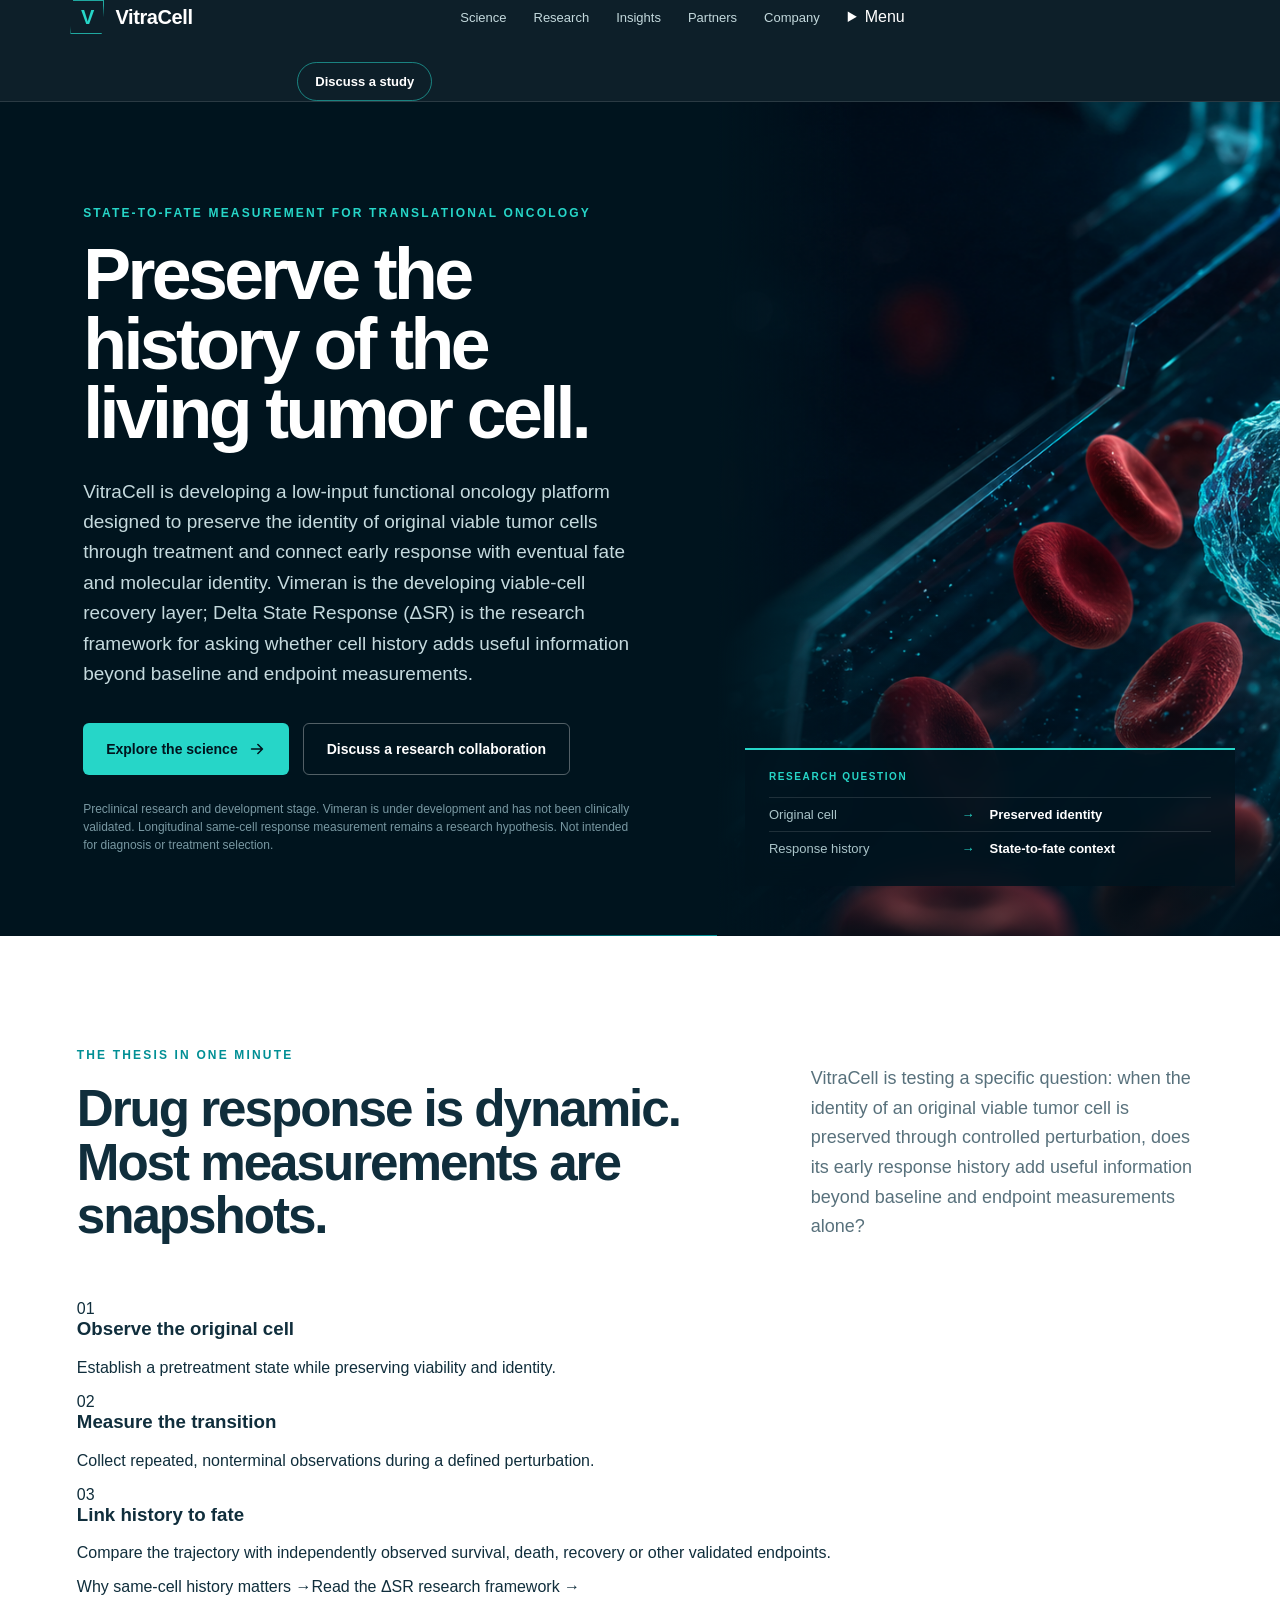
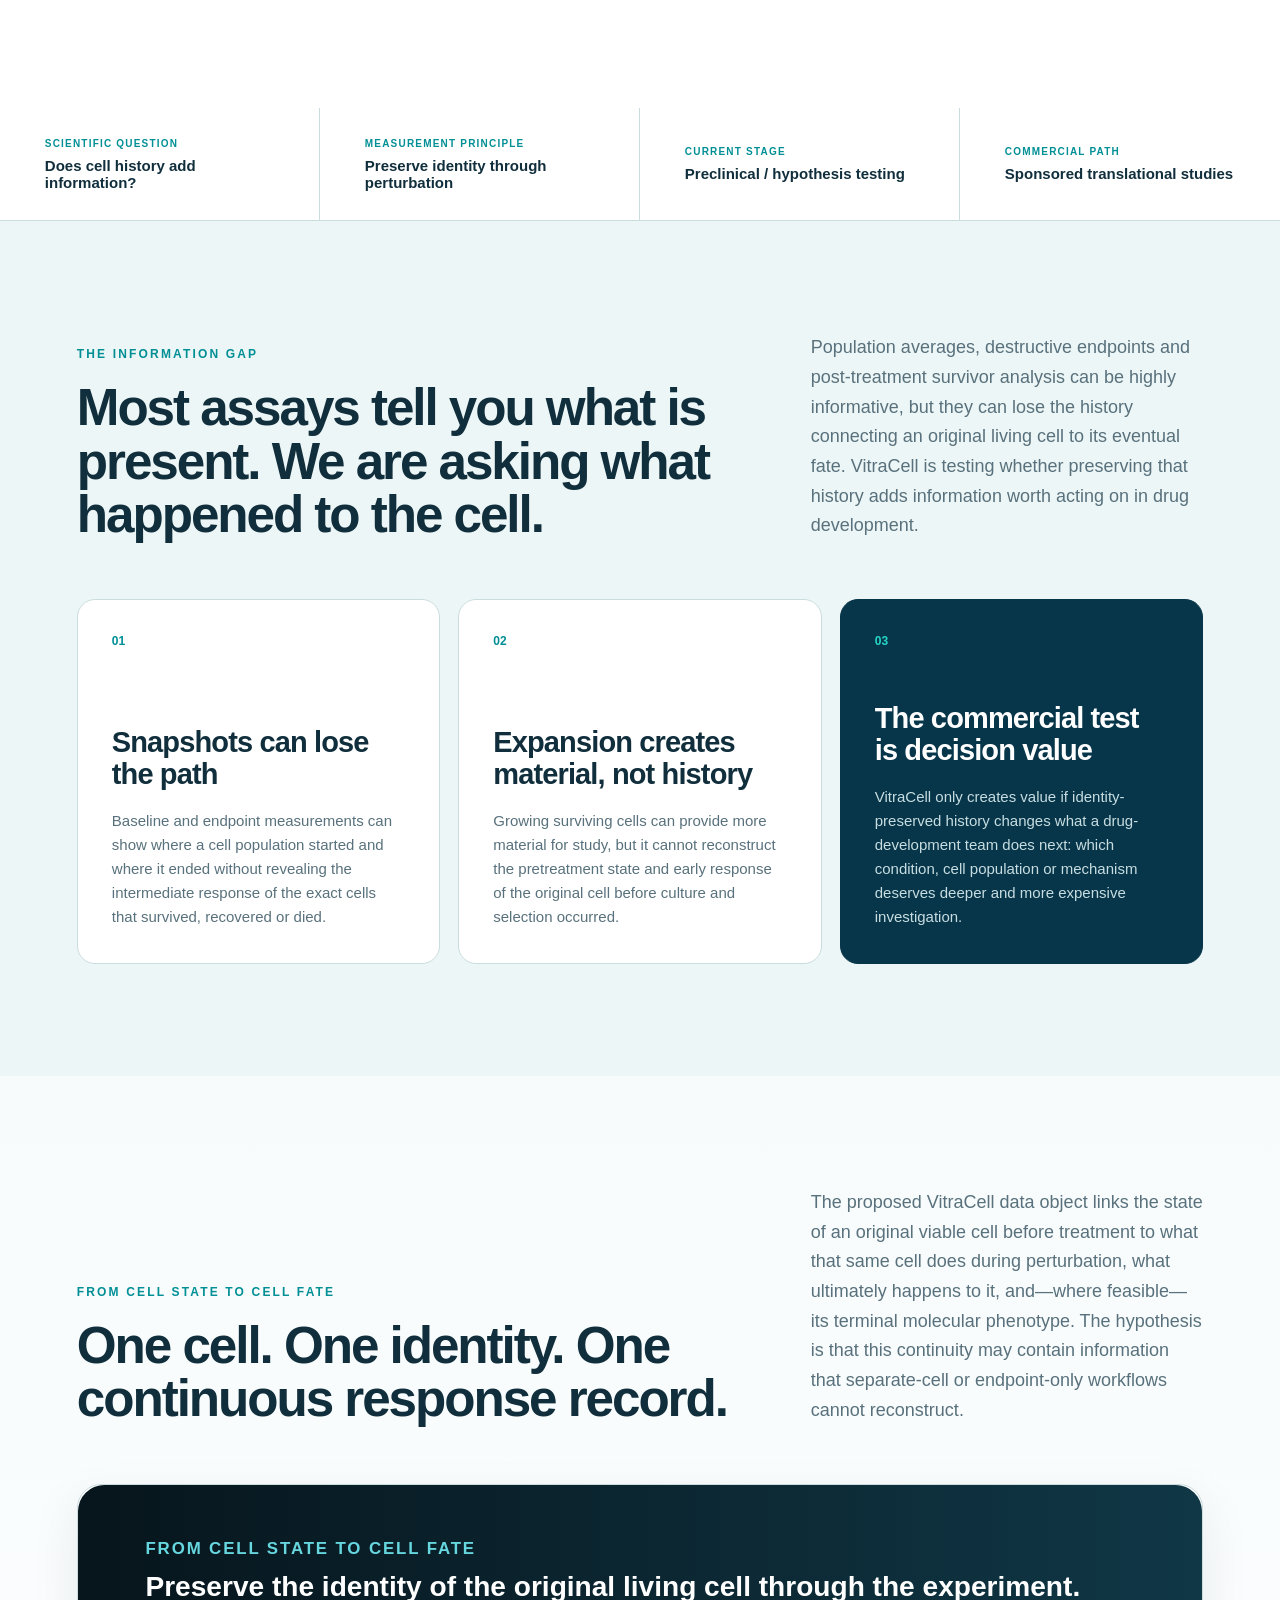
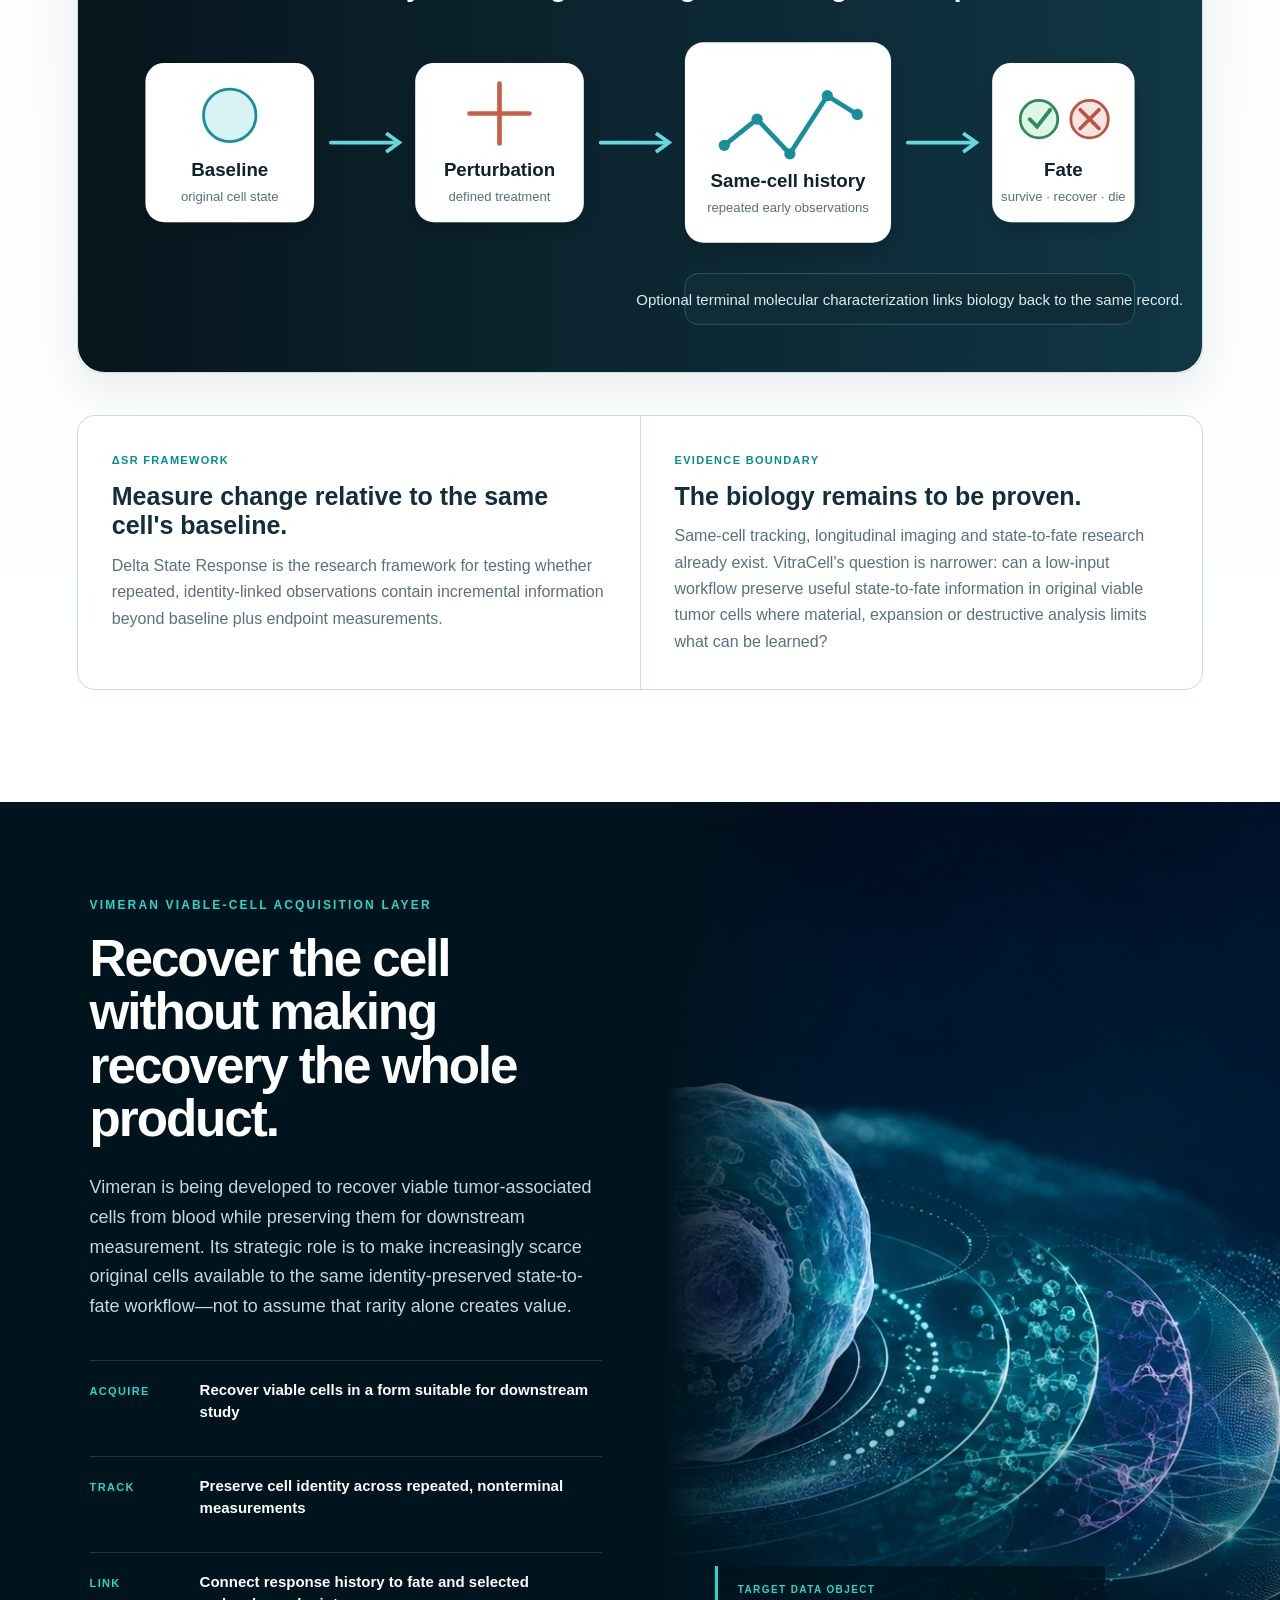
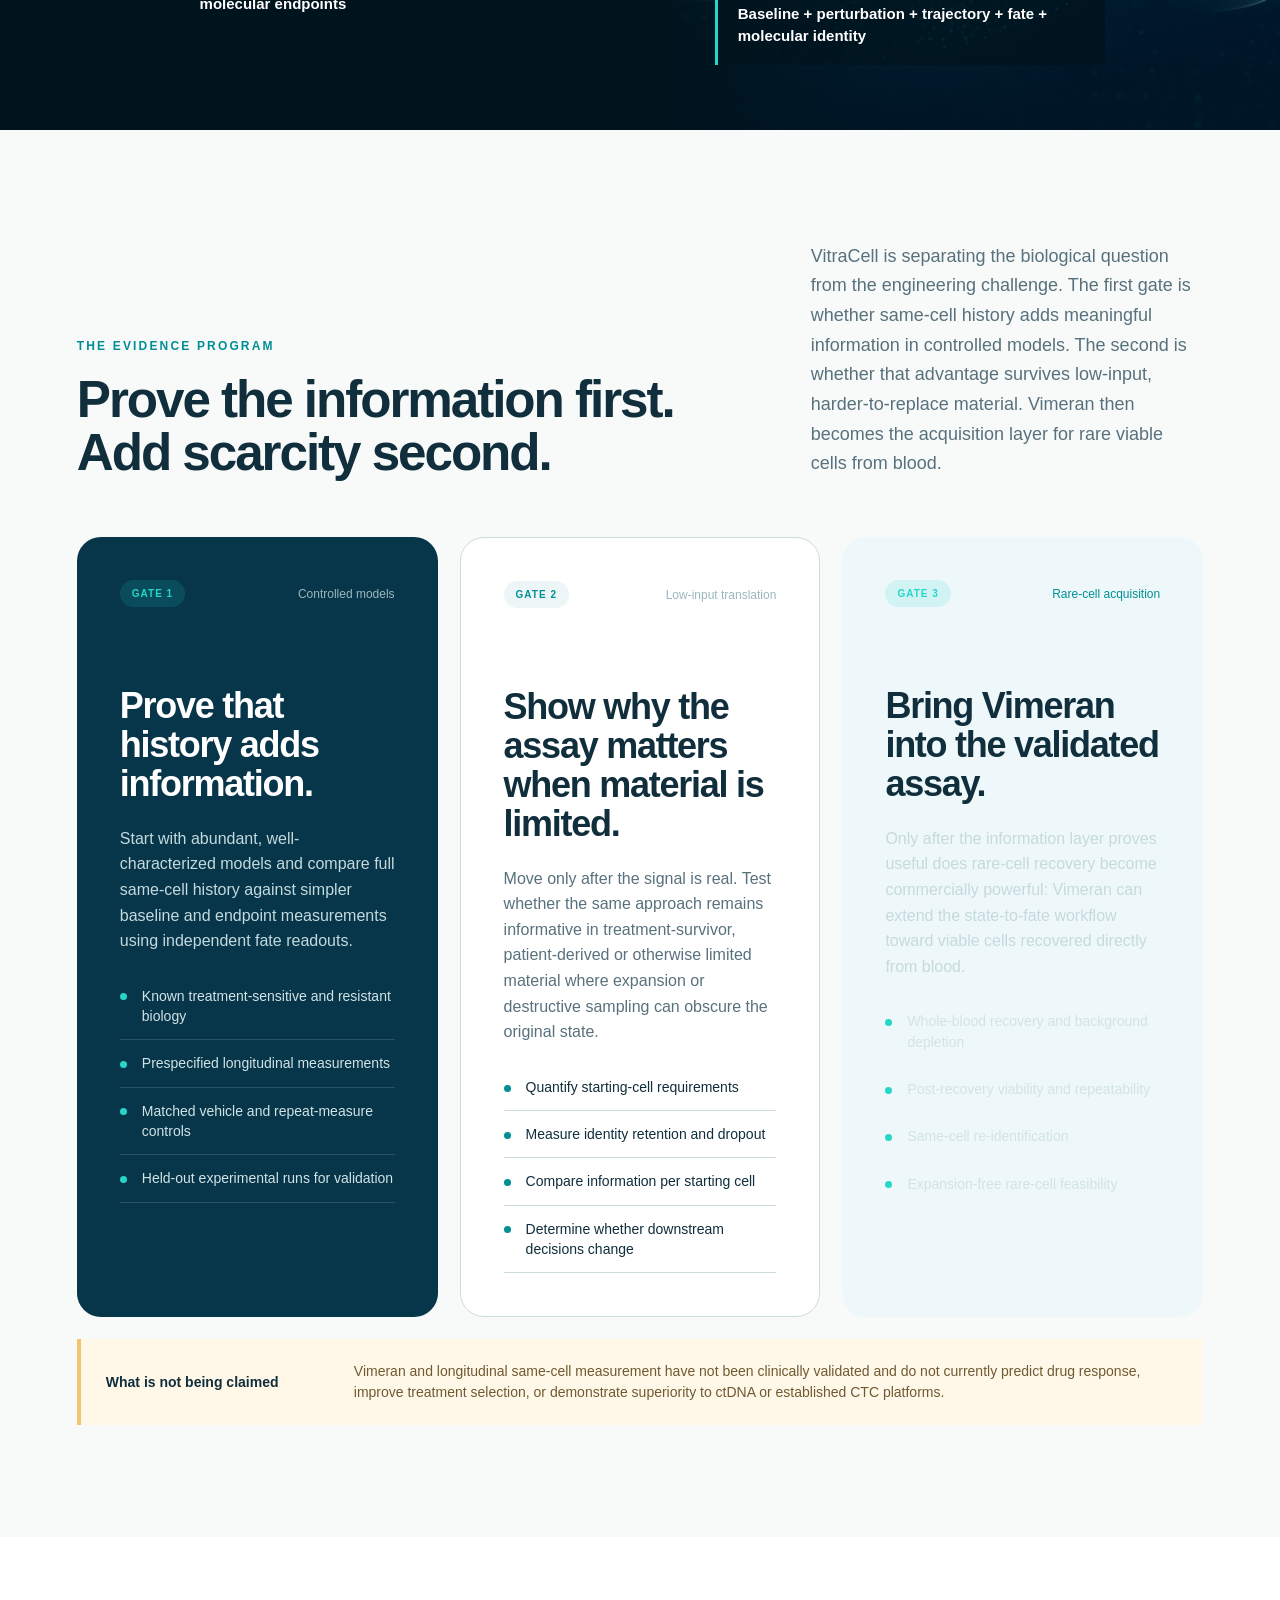
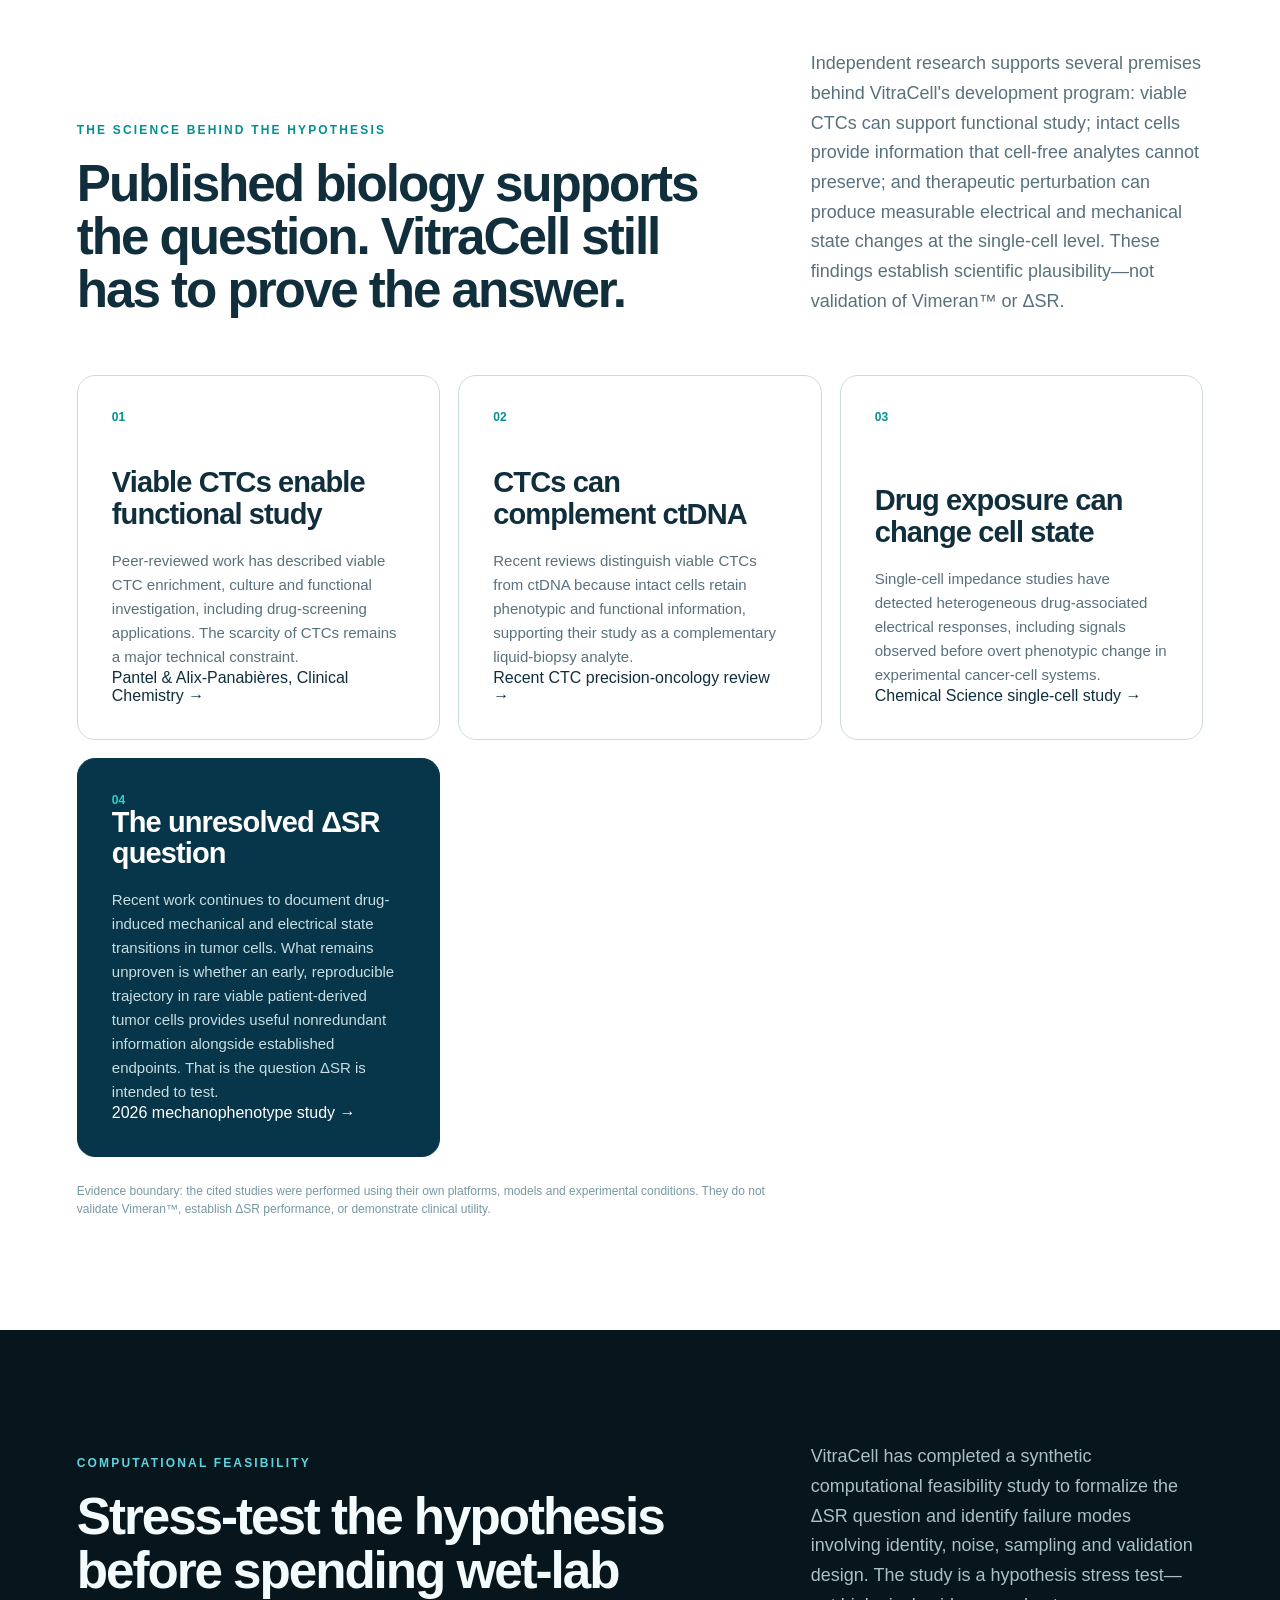
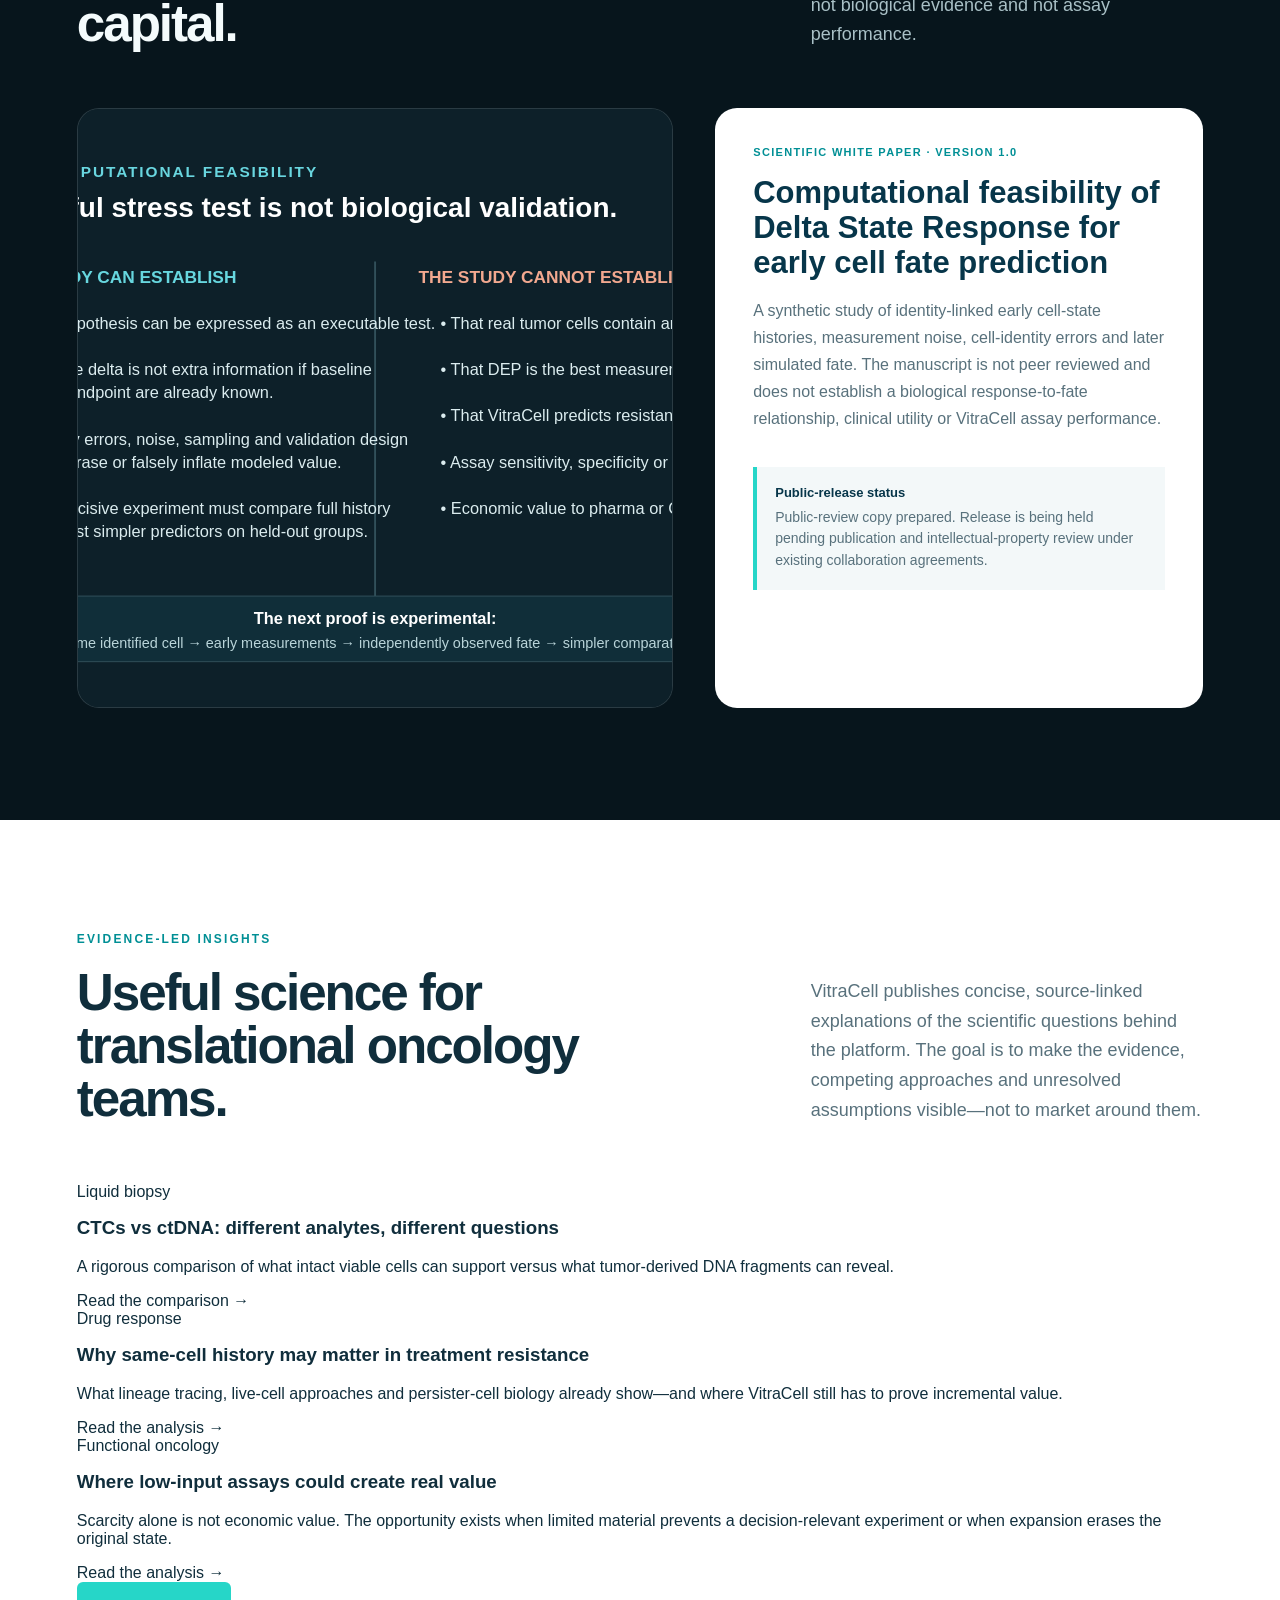
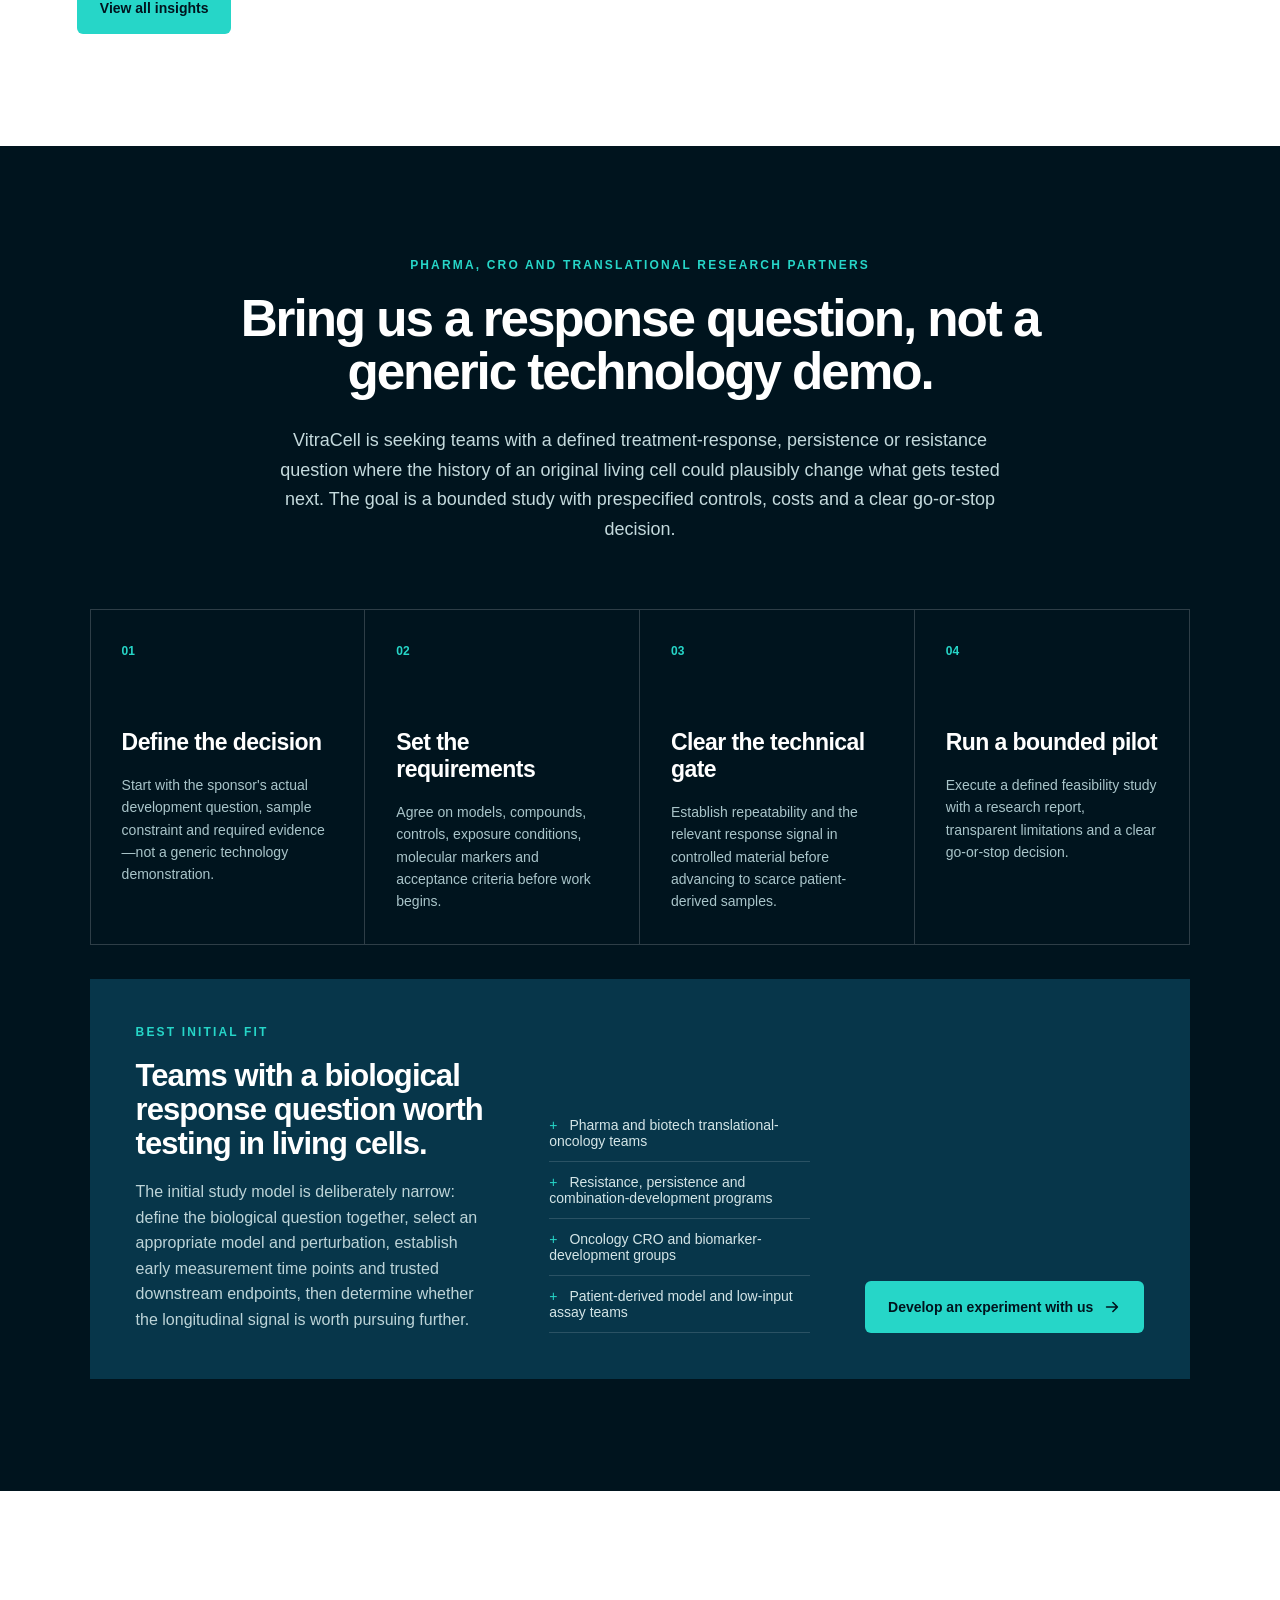
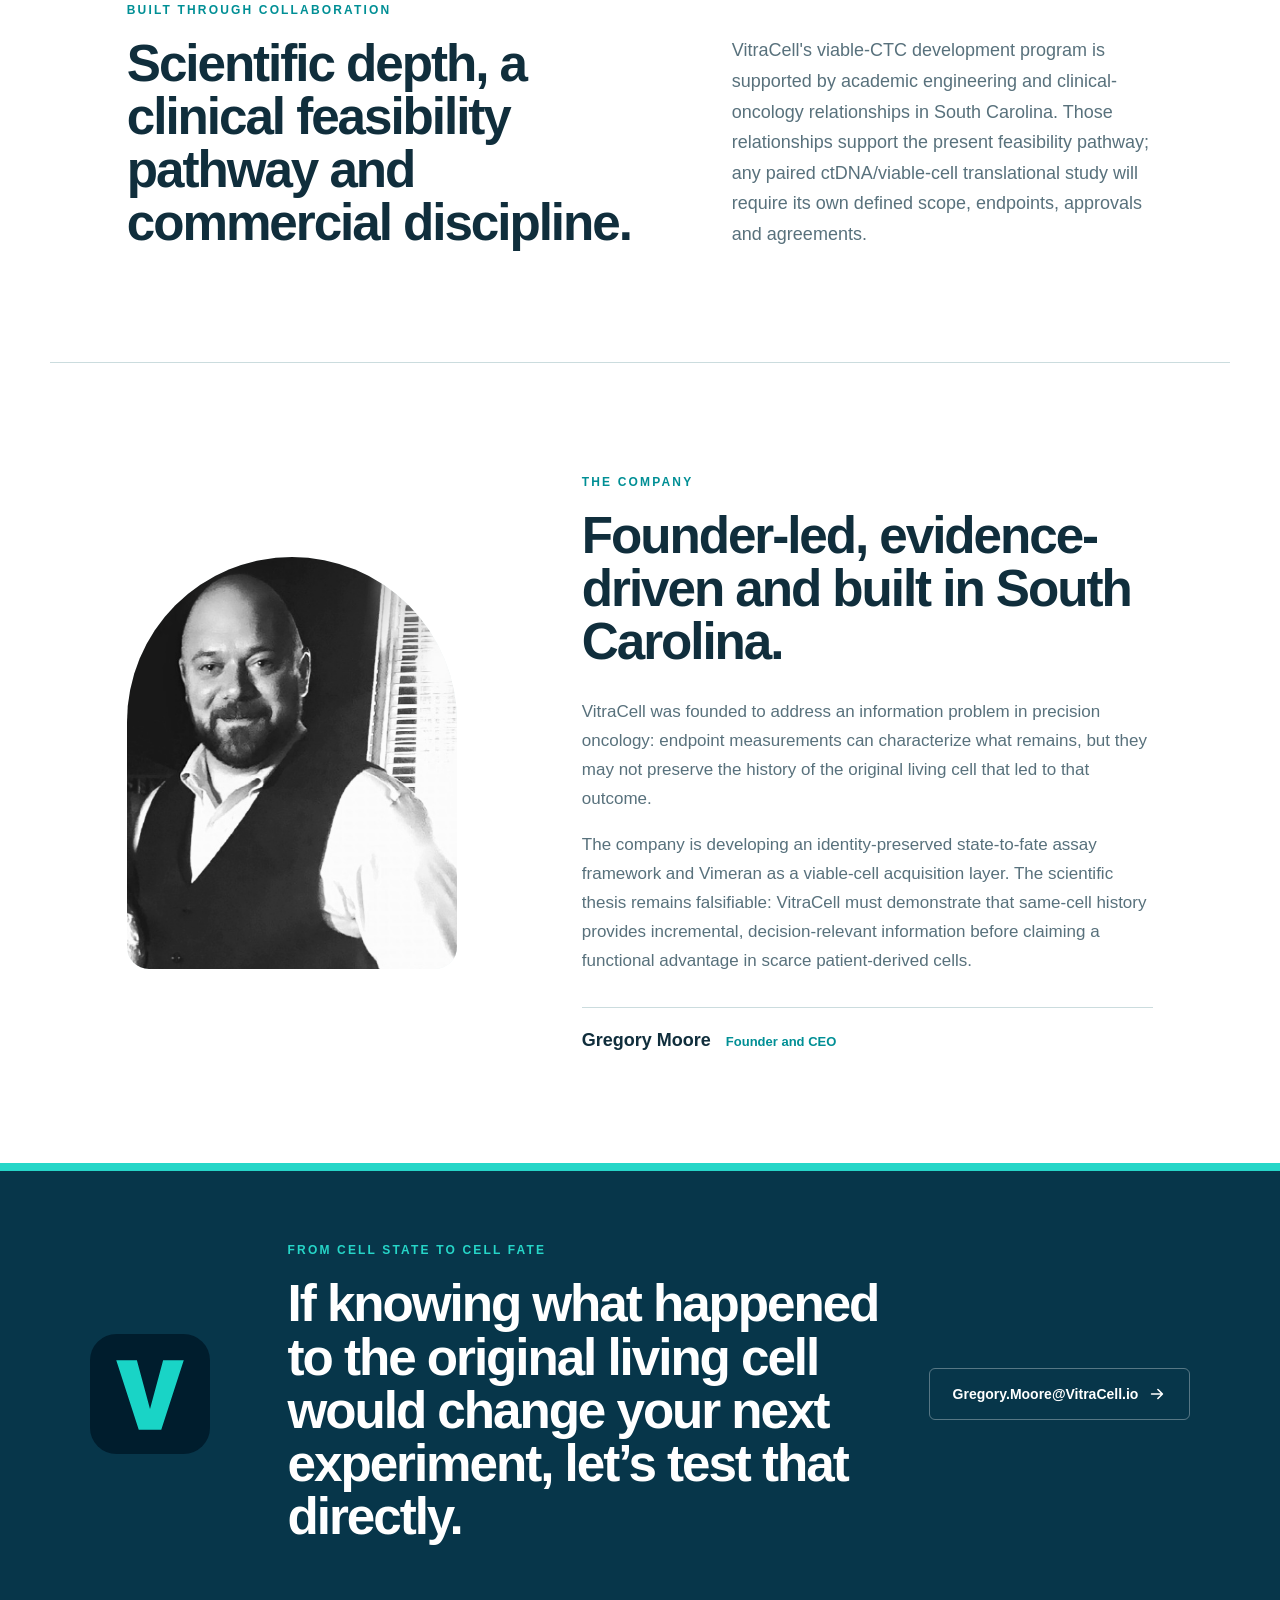
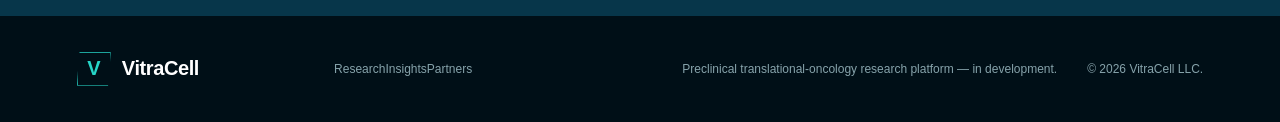
==== index.html @ 8cbed872 "Optimize homepage for search, conversion and scientific clarity" ====
<!doctype html>
<html lang="en">
<head>
  <!-- Google tag (gtag.js) -->
  <script async src="https://www.googletagmanager.com/gtag/js?id=G-EHH413H1GP"></script>
  <script>
    window.dataLayer = window.dataLayer || [];
    function gtag(){dataLayer.push(arguments);}
    gtag('js', new Date());
    gtag('config', 'G-EHH413H1GP');
  </script>
  <meta charset="utf-8">
  <meta name="viewport" content="width=device-width, initial-scale=1">
  <meta name="robots" content="index,follow,max-image-preview:large,max-snippet:-1,max-video-preview:-1">
  <meta name="theme-color" content="#00141e">
  <title>VitraCell | Longitudinal Same-Cell Response for Translational Oncology</title>
  <meta name="description" content="VitraCell is developing an identity-preserved, low-input functional oncology platform to connect the early response history of original viable tumor cells with eventual fate and molecular identity.">
  <link rel="canonical" href="https://www.vitracell.io/">
  <meta property="og:title" content="VitraCell | Preserve the History of the Living Cell">
  <meta property="og:description" content="From cell state to cell fate: VitraCell is testing whether preserving the identity of the same living tumor cell through perturbation can reveal information that snapshots and endpoint measurements lose.">
  <meta property="og:url" content="https://www.vitracell.io/">
  <meta property="og:site_name" content="VitraCell">
  <meta property="og:type" content="website">
  <meta property="og:image" content="https://www.vitracell.io/og.png">
  <meta property="og:image:width" content="1200">
  <meta property="og:image:height" content="630">
  <meta property="og:image:alt" content="VitraCell viable-cell data layer for translational oncology">
  <meta name="twitter:card" content="summary_large_image">
  <meta name="twitter:title" content="VitraCell | From Cell State to Cell Fate">
  <meta name="twitter:description" content="Preserve identity. Measure response over time. Link the original living cell to its eventual fate.">
  <meta name="twitter:image" content="https://www.vitracell.io/og.png">
  <link rel="icon" href="/favicon.svg" type="image/svg+xml">
  <link rel="preconnect" href="https://www.googletagmanager.com" crossorigin>
  <link rel="dns-prefetch" href="//www.googletagmanager.com">
  <link rel="preload" as="image" href="/assets/rare-cell-hero.png" fetchpriority="high">
  <link rel="stylesheet" href="/styles.css">
</head>
<body>
<main><script type="application/ld+json">{
    "@context":"https://schema.org",
    "@graph":[
      {
        "@type":"Organization",
        "@id":"https://www.vitracell.io/#organization",
        "name":"VitraCell",
        "legalName":"VitraCell LLC",
        "url":"https://www.vitracell.io/",
        "logo":"https://www.vitracell.io/favicon.svg",
        "description":"Preclinical precision-oncology company developing an identity-preserved, low-input state-to-fate research platform for viable tumor cells.",
        "email":"Gregory.Moore@VitraCell.io",
        "founder":{"@type":"Person","name":"Gregory Moore"},
        "knowsAbout":["translational oncology","functional precision oncology","circulating tumor cells","single-cell analysis","drug response","treatment resistance","longitudinal cell measurement"],
        "address":{"@type":"PostalAddress","addressLocality":"Lexington","addressRegion":"SC","addressCountry":"US"}
      },
      {
        "@type":"WebSite",
        "@id":"https://www.vitracell.io/#website",
        "url":"https://www.vitracell.io/",
        "name":"VitraCell",
        "publisher":{"@id":"https://www.vitracell.io/#organization"},
        "inLanguage":"en-US"
      }
    ]
  }</script><header class="site-header"><a class="brand" href="/" aria-label="VitraCell home"><span class="brand-mark" aria-hidden="true">V</span><span>VitraCell</span></a><nav class="desktop-nav" aria-label="Primary navigation"><a href="#state-to-fate">Science</a><a href="/research/delta-state-response.html">Research</a><a href="/insights/">Insights</a><a href="/partners/translational-oncology.html">Partners</a><a href="#company">Company</a></nav><details class="mobile-menu"><summary aria-label="Open navigation">Menu</summary><div><a href="#state-to-fate">Science</a><a href="/research/delta-state-response.html">Research</a><a href="/insights/">Insights</a><a href="/partners/translational-oncology.html">Partners</a><a href="#company">Company</a></div></details><a class="header-cta" data-cta="header-discuss-study" href="mailto:Gregory.Moore@VitraCell.io?subject=VitraCell%20Research%20Collaboration">Discuss a study</a></header><section class="hero" id="top"><div class="hero-copy"><p class="eyebrow">State-to-fate measurement for translational oncology</p><h1>Preserve the history of the living tumor cell.</h1><p class="hero-lede">VitraCell is developing a low-input functional oncology platform designed to preserve the identity of original viable tumor cells through treatment and connect early response with eventual fate and molecular identity. Vimeran is the developing viable-cell recovery layer; Delta State Response (ΔSR) is the research framework for asking whether cell history adds useful information beyond baseline and endpoint measurements.</p><div class="hero-actions"><a class="button button-primary" href="#state-to-fate">Explore the science <svg viewBox="0 0 20 20" aria-hidden="true"><path d="M4 10h11M11 5l5 5-5 5" fill="none" stroke="currentColor" stroke-width="1.8" stroke-linecap="round" stroke-linejoin="round"></path></svg></a><a class="button button-secondary" href="mailto:Gregory.Moore@VitraCell.io?subject=VitraCell%20Research%20Collaboration">Discuss a research collaboration</a></div><p class="hero-note">Preclinical research and development stage. Vimeran is under development and has not been clinically validated. Longitudinal same-cell response measurement remains a research hypothesis. Not intended for diagnosis or treatment selection.</p></div><div class="hero-visual" aria-label="Scientific visualization of a viable rare tumor cell"><img src="/assets/rare-cell-hero.png" alt="Scientific visualization of a viable rare tumor cell in a blood sample" loading="eager" fetchpriority="high" decoding="async" sizes="(max-width: 960px) 100vw, 44vw" style="position:absolute;inset:0;width:100%;height:100%;object-fit:cover"/><div class="decision-panel"><p>Research question</p><div><span>Original cell</span><b>→</b><strong>Preserved identity</strong></div><div><span>Response history</span><b>→</b><strong>State-to-fate context</strong></div></div></div></section><section class="section thesis-section" id="explainer"><div class="section-heading"><div><p class="eyebrow">The thesis in one minute</p><h2>Drug response is dynamic. Most measurements are snapshots.</h2></div><p>VitraCell is testing a specific question: when the identity of an original viable tumor cell is preserved through controlled perturbation, does its early response history add useful information beyond baseline and endpoint measurements alone?</p></div><div class="thesis-grid"><article><span>01</span><h3>Observe the original cell</h3><p>Establish a pretreatment state while preserving viability and identity.</p></article><article><span>02</span><h3>Measure the transition</h3><p>Collect repeated, nonterminal observations during a defined perturbation.</p></article><article><span>03</span><h3>Link history to fate</h3><p>Compare the trajectory with independently observed survival, death, recovery or other validated endpoints.</p></article></div><div class="thesis-links"><a href="/insights/same-cell-history-drug-response.html">Why same-cell history matters →</a><a href="/research/delta-state-response.html">Read the ΔSR research framework →</a></div></section><section class="position-strip" aria-label="VitraCell development position"><div><span>Scientific question</span><strong>Does cell history add information?</strong></div><div><span>Measurement principle</span><strong>Preserve identity through perturbation</strong></div><div><span>Current stage</span><strong>Preclinical / hypothesis testing</strong></div><div><span>Commercial path</span><strong>Sponsored translational studies</strong></div></section><section class="section problem-section" id="problem"><div class="section-heading"><div><p class="eyebrow">The information gap</p><h2>Most assays tell you what is present. We are asking what happened to the cell.</h2></div><p>Population averages, destructive endpoints and post-treatment survivor analysis can be highly informative, but they can lose the history connecting an original living cell to its eventual fate. VitraCell is testing whether preserving that history adds information worth acting on in drug development.</p></div><div class="constraint-grid"><article><span>01</span><h3>Snapshots can lose the path</h3><p>Baseline and endpoint measurements can show where a cell population started and where it ended without revealing the intermediate response of the exact cells that survived, recovered or died.</p></article><article><span>02</span><h3>Expansion creates material, not history</h3><p>Growing surviving cells can provide more material for study, but it cannot reconstruct the pretreatment state and early response of the original cell before culture and selection occurred.</p></article><article class="constraint-answer"><span>03</span><h3>The commercial test is decision value</h3><p>VitraCell only creates value if identity-preserved history changes what a drug-development team does next: which condition, cell population or mechanism deserves deeper and more expensive investigation.</p></article></div></section><section class="section state-section" id="state-to-fate"><div class="section-heading"><div><p class="eyebrow">From cell state to cell fate</p><h2>One cell. One identity. One continuous response record.</h2></div><p>The proposed VitraCell data object links the state of an original viable cell before treatment to what that same cell does during perturbation, what ultimately happens to it, and—where feasible—its terminal molecular phenotype. The hypothesis is that this continuity may contain information that separate-cell or endpoint-only workflows cannot reconstruct.</p></div><div class="state-visual-wrap"><img src="/assets/state-to-fate-workflow.svg" alt="Conceptual VitraCell state-to-fate workflow showing baseline, perturbation, repeated same-cell observation, fate and molecular characterization" loading="lazy" decoding="async"></div><div class="state-copy-grid"><article><span>ΔSR framework</span><h3>Measure change relative to the same cell's baseline.</h3><p>Delta State Response is the research framework for testing whether repeated, identity-linked observations contain incremental information beyond baseline plus endpoint measurements.</p></article><article><span>Evidence boundary</span><h3>The biology remains to be proven.</h3><p>Same-cell tracking, longitudinal imaging and state-to-fate research already exist. VitraCell's question is narrower: can a low-input workflow preserve useful state-to-fate information in original viable tumor cells where material, expansion or destructive analysis limits what can be learned?</p></article></div></section><section class="platform-section" id="platform"><div class="platform-copy"><p class="eyebrow">Vimeran viable-cell acquisition layer</p><h2>Recover the cell without making recovery the whole product.</h2><p>Vimeran is being developed to recover viable tumor-associated cells from blood while preserving them for downstream measurement. Its strategic role is to make increasingly scarce original cells available to the same identity-preserved state-to-fate workflow—not to assume that rarity alone creates value.</p><div class="platform-pillars"><div><span>Acquire</span><strong>Recover viable cells in a form suitable for downstream study</strong></div><div><span>Track</span><strong>Preserve cell identity across repeated, nonterminal measurements</strong></div><div><span>Link</span><strong>Connect response history to fate and selected molecular endpoints</strong></div></div></div><div class="platform-visual"><img src="/assets/cell-fingerprint.png" alt="Scientific visualization connecting a viable cell with a multidimensional response record" loading="lazy" decoding="async" sizes="(max-width: 900px) 100vw, 48vw" style="position:absolute;inset:0;width:100%;height:100%;object-fit:cover"/><div class="visual-caption"><span>Target data object</span><strong>Baseline + perturbation + trajectory + fate + molecular identity</strong></div></div></section><section class="section program-section" id="program"><div class="section-heading"><div><p class="eyebrow">The evidence program</p><h2>Prove the information first. Add scarcity second.</h2></div><p>VitraCell is separating the biological question from the engineering challenge. The first gate is whether same-cell history adds meaningful information in controlled models. The second is whether that advantage survives low-input, harder-to-replace material. Vimeran then becomes the acquisition layer for rare viable cells from blood.</p></div><div class="program-grid three-gate"><article class="program-card current-card"><div class="program-status"><span>Gate 1</span><em>Controlled models</em></div><h3>Prove that history adds information.</h3><p>Start with abundant, well-characterized models and compare full same-cell history against simpler baseline and endpoint measurements using independent fate readouts.</p><ul><li>Known treatment-sensitive and resistant biology</li><li>Prespecified longitudinal measurements</li><li>Matched vehicle and repeat-measure controls</li><li>Held-out experimental runs for validation</li></ul></article><article class="program-card evidence-card"><div class="program-status"><span>Gate 2</span><em>Low-input translation</em></div><h3>Show why the assay matters when material is limited.</h3><p>Move only after the signal is real. Test whether the same approach remains informative in treatment-survivor, patient-derived or otherwise limited material where expansion or destructive sampling can obscure the original state.</p><ul><li>Quantify starting-cell requirements</li><li>Measure identity retention and dropout</li><li>Compare information per starting cell</li><li>Determine whether downstream decisions change</li></ul></article><article class="program-card vimeran-card"><div class="program-status"><span>Gate 3</span><em>Rare-cell acquisition</em></div><h3>Bring Vimeran into the validated assay.</h3><p>Only after the information layer proves useful does rare-cell recovery become commercially powerful: Vimeran can extend the state-to-fate workflow toward viable cells recovered directly from blood.</p><ul><li>Whole-blood recovery and background depletion</li><li>Post-recovery viability and repeatability</li><li>Same-cell re-identification</li><li>Expansion-free rare-cell feasibility</li></ul></article></div><div class="claim-bar"><strong>What is not being claimed</strong><span>Vimeran and longitudinal same-cell measurement have not been clinically validated and do not currently predict drug response, improve treatment selection, or demonstrate superiority to ctDNA or established CTC platforms.</span></div></section><section class="section science-section" id="science"><div class="section-heading"><div><p class="eyebrow">The science behind the hypothesis</p><h2>Published biology supports the question. VitraCell still has to prove the answer.</h2></div><p>Independent research supports several premises behind VitraCell's development program: viable CTCs can support functional study; intact cells provide information that cell-free analytes cannot preserve; and therapeutic perturbation can produce measurable electrical and mechanical state changes at the single-cell level. These findings establish scientific plausibility—not validation of Vimeran™ or ΔSR.</p></div><div class="constraint-grid"><article><span>01</span><h3>Viable CTCs enable functional study</h3><p>Peer-reviewed work has described viable CTC enrichment, culture and functional investigation, including drug-screening applications. The scarcity of CTCs remains a major technical constraint.</p><a href="https://pubmed.ncbi.nlm.nih.gov/26637479/" target="_blank" rel="noopener">Pantel &amp; Alix-Panabières, Clinical Chemistry →</a></article><article><span>02</span><h3>CTCs can complement ctDNA</h3><p>Recent reviews distinguish viable CTCs from ctDNA because intact cells retain phenotypic and functional information, supporting their study as a complementary liquid-biopsy analyte.</p><a href="https://pubmed.ncbi.nlm.nih.gov/41897330/" target="_blank" rel="noopener">Recent CTC precision-oncology review →</a></article><article><span>03</span><h3>Drug exposure can change cell state</h3><p>Single-cell impedance studies have detected heterogeneous drug-associated electrical responses, including signals observed before overt phenotypic change in experimental cancer-cell systems.</p><a href="https://pubmed.ncbi.nlm.nih.gov/34164023/" target="_blank" rel="noopener">Chemical Science single-cell study →</a></article><article class="constraint-answer"><span>04</span><h3>The unresolved ΔSR question</h3><p>Recent work continues to document drug-induced mechanical and electrical state transitions in tumor cells. What remains unproven is whether an early, reproducible trajectory in rare viable patient-derived tumor cells provides useful nonredundant information alongside established endpoints. That is the question ΔSR is intended to test.</p><a href="https://pubmed.ncbi.nlm.nih.gov/42467926/" target="_blank" rel="noopener">2026 mechanophenotype study →</a></article></div><p class="hero-note">Evidence boundary: the cited studies were performed using their own platforms, models and experimental conditions. They do not validate Vimeran™, establish ΔSR performance, or demonstrate clinical utility.</p></section><section class="section research-section" id="research"><div class="section-heading"><div><p class="eyebrow">Computational feasibility</p><h2>Stress-test the hypothesis before spending wet-lab capital.</h2></div><p>VitraCell has completed a synthetic computational feasibility study to formalize the ΔSR question and identify failure modes involving identity, noise, sampling and validation design. The study is a hypothesis stress test—not biological evidence and not assay performance.</p></div><div class="research-grid"><div class="research-visual"><img src="/assets/evidence-boundary.svg" alt="Evidence boundary graphic separating what VitraCell's synthetic Delta State Response study can establish from what still requires biological experiments" loading="lazy" decoding="async"></div><article class="paper-card"><span class="paper-label">Scientific white paper · Version 1.0</span><h3>Computational feasibility of Delta State Response for early cell fate prediction</h3><p>A synthetic study of identity-linked early cell-state histories, measurement noise, cell-identity errors and later simulated fate. The manuscript is not peer reviewed and does not establish a biological response-to-fate relationship, clinical utility or VitraCell assay performance.</p><div class="paper-status"><strong>Public-release status</strong><span>Public-review copy prepared. Release is being held pending publication and intellectual-property review under existing collaboration agreements.</span></div><a class="button button-secondary research-cta" href="mailto:Gregory.Moore@VitraCell.io?subject=VitraCell%20DeltaSR%20Research%20Discussion">Discuss the research framework</a></article></div></section><section class="section insights-section" id="insights"><div class="section-heading"><div><p class="eyebrow">Evidence-led insights</p><h2>Useful science for translational oncology teams.</h2></div><p>VitraCell publishes concise, source-linked explanations of the scientific questions behind the platform. The goal is to make the evidence, competing approaches and unresolved assumptions visible—not to market around them.</p></div><div class="insight-grid"><article><p class="insight-kicker">Liquid biopsy</p><h3>CTCs vs ctDNA: different analytes, different questions</h3><p>A rigorous comparison of what intact viable cells can support versus what tumor-derived DNA fragments can reveal.</p><a href="/insights/ctc-vs-ctdna.html">Read the comparison →</a></article><article><p class="insight-kicker">Drug response</p><h3>Why same-cell history may matter in treatment resistance</h3><p>What lineage tracing, live-cell approaches and persister-cell biology already show—and where VitraCell still has to prove incremental value.</p><a href="/insights/same-cell-history-drug-response.html">Read the analysis →</a></article><article><p class="insight-kicker">Functional oncology</p><h3>Where low-input assays could create real value</h3><p>Scarcity alone is not economic value. The opportunity exists when limited material prevents a decision-relevant experiment or when expansion erases the original state.</p><a href="/insights/functional-precision-oncology-low-input.html">Read the analysis →</a></article></div><div class="insights-all"><a class="button button-primary" href="/insights/">View all insights</a></div></section><section class="design-section" id="design-partners"><div class="design-intro"><p class="eyebrow">Pharma, CRO and translational research partners</p><h2>Bring us a response question, not a generic technology demo.</h2><p>VitraCell is seeking teams with a defined treatment-response, persistence or resistance question where the history of an original living cell could plausibly change what gets tested next. The goal is a bounded study with prespecified controls, costs and a clear go-or-stop decision.</p></div><div class="design-steps"><article><span>01</span><h3>Define the decision</h3><p>Start with the sponsor&#x27;s actual development question, sample constraint and required evidence—not a generic technology demonstration.</p></article><article><span>02</span><h3>Set the requirements</h3><p>Agree on models, compounds, controls, exposure conditions, molecular markers and acceptance criteria before work begins.</p></article><article><span>03</span><h3>Clear the technical gate</h3><p>Establish repeatability and the relevant response signal in controlled material before advancing to scarce patient-derived samples.</p></article><article><span>04</span><h3>Run a bounded pilot</h3><p>Execute a defined feasibility study with a research report, transparent limitations and a clear go-or-stop decision.</p></article></div><div class="partner-fit"><div><p class="eyebrow">Best initial fit</p><h3>Teams with a biological response question worth testing in living cells.</h3><p>The initial study model is deliberately narrow: define the biological question together, select an appropriate model and perturbation, establish early measurement time points and trusted downstream endpoints, then determine whether the longitudinal signal is worth pursuing further.</p></div><ul><li>Pharma and biotech translational-oncology teams</li><li>Resistance, persistence and combination-development programs</li><li>Oncology CRO and biomarker-development groups</li><li>Patient-derived model and low-input assay teams</li></ul><a class="button button-primary" href="mailto:Gregory.Moore@VitraCell.io?subject=VitraCell%20Design-Partner%20Discussion">Develop an experiment with us <svg viewBox="0 0 20 20" aria-hidden="true"><path d="M4 10h11M11 5l5 5-5 5" fill="none" stroke="currentColor" stroke-width="1.8" stroke-linecap="round" stroke-linejoin="round"></path></svg></a></div></section><section class="section collaboration-section"><div><p class="eyebrow">Built through collaboration</p><h2>Scientific depth, a clinical feasibility pathway and commercial discipline.</h2></div><p>VitraCell&#x27;s viable-CTC development program is supported by academic engineering and clinical-oncology relationships in South Carolina. Those relationships support the present feasibility pathway; any paired ctDNA/viable-cell translational study will require its own defined scope, endpoints, approvals and agreements.</p></section><section class="section company-section" id="company"><div class="founder-image"><img src="/assets/gregory-moore.jpg" alt="Gregory Moore, founder and CEO of VitraCell" loading="lazy" decoding="async" sizes="(max-width: 720px) 78vw, 320px" style="position:absolute;inset:0;width:100%;height:100%;object-fit:cover"/></div><div class="company-copy"><p class="eyebrow">The company</p><h2>Founder-led, evidence-driven and built in South Carolina.</h2><p>VitraCell was founded to address an information problem in precision oncology: endpoint measurements can characterize what remains, but they may not preserve the history of the original living cell that led to that outcome.</p><p>The company is developing an identity-preserved state-to-fate assay framework and Vimeran as a viable-cell acquisition layer. The scientific thesis remains falsifiable: VitraCell must demonstrate that same-cell history provides incremental, decision-relevant information before claiming a functional advantage in scarce patient-derived cells.</p><div class="founder-name"><strong>Gregory Moore</strong><span>Founder and CEO</span></div></div></section><section class="closing-section"><img src="/favicon.svg" alt="" width="120" height="120" loading="lazy" decoding="async" class="closing-logo"/><div><p class="eyebrow">From cell state to cell fate</p><h2>If knowing what happened to the original living cell would change your next experiment, let’s test that directly.</h2></div><a class="button button-outline" href="mailto:Gregory.Moore@VitraCell.io?subject=VitraCell%20Design-Partner%20Discussion">Gregory.Moore@VitraCell.io <svg viewBox="0 0 20 20" aria-hidden="true"><path d="M4 10h11M11 5l5 5-5 5" fill="none" stroke="currentColor" stroke-width="1.8" stroke-linecap="round" stroke-linejoin="round"></path></svg></a></section><footer><div class="brand footer-brand"><span class="brand-mark" aria-hidden="true">V</span><span>VitraCell</span></div><div class="footer-links"><a href="/research/delta-state-response.html">Research</a><a href="/insights/">Insights</a><a href="/partners/translational-oncology.html">Partners</a></div><p>Preclinical translational-oncology research platform — in development.</p><p>© 2026 VitraCell LLC.</p></footer></main>
<div style="display:none" aria-hidden="true">The Vimeran™ Platform was formerly referred to as MIPS-5 in VitraCell's earlier research and grant materials.</div>
<script>
  document.addEventListener('click', function(event) {
    var link = event.target.closest('a');
    if (!link || typeof gtag !== 'function') return;
    var href = link.getAttribute('href') || '';
    if (href.indexOf('mailto:') === 0) {
      gtag('event','contact_click',{link_text:(link.textContent||'').trim(),link_url:href,cta:link.dataset.cta||''});
    } else if (href.indexOf('/insights/') === 0 || href.indexOf('/research/') === 0 || href.indexOf('/partners/') === 0) {
      gtag('event','internal_content_click',{link_text:(link.textContent||'').trim(),link_url:href});
    }
  });
  </script>
</body>
</html>
---- styles.css ----
:root {
  --night: #041e2c;
  --night-deep: #00141e;
  --navy: #07364a;
  --ink: #102e3c;
  --teal: #008f95;
  --cyan: #26d6c8;
  --ice: #edf6f6;
  --mist: #f7faf9;
  --white: #ffffff;
  --slate: #58717c;
  --line: #cbdcde;
  --warning: #f1c46d;
}

* { box-sizing: border-box; }
html { scroll-behavior: smooth; }
body { margin: 0; background: var(--white); color: var(--ink); font-family: Arial, Helvetica, sans-serif; -webkit-font-smoothing: antialiased; }
a { color: inherit; text-decoration: none; }
img { max-width: 100%; }
h1, h2, h3, p { margin-top: 0; }

.site-header { position: sticky; top: 0; z-index: 50; min-height: 76px; display: grid; grid-template-columns: 1fr auto 1fr; align-items: center; gap: 28px; padding: 0 5.5vw; background: rgba(0,20,30,.95); border-bottom: 1px solid rgba(255,255,255,.12); backdrop-filter: blur(18px); color: var(--white); }
.brand { display: inline-flex; align-items: center; gap: 11px; font-size: 20px; font-weight: 800; letter-spacing: -.02em; }
.brand-mark { width: 34px; height: 34px; border: 1px solid rgba(38,214,200,.75); display: grid; place-items: center; color: var(--cyan); font-weight: 800; clip-path: polygon(8% 0,100% 0,92% 100%,0 100%); }
nav { display: flex; align-items: center; gap: 27px; font-size: 13px; color: #c3d9dd; }
nav a, .header-cta { transition: color .2s ease, border-color .2s ease, transform .2s ease; }
nav a:hover, nav a:focus-visible { color: var(--cyan); }
.header-cta { justify-self: end; border: 1px solid rgba(38,214,200,.55); padding: 11px 17px; border-radius: 99px; font-size: 13px; font-weight: 700; }
.header-cta:hover, .header-cta:focus-visible { border-color: var(--cyan); color: var(--cyan); transform: translateY(-1px); }

.eyebrow { margin: 0 0 20px; color: var(--teal); font-size: 12px; font-weight: 800; letter-spacing: .18em; text-transform: uppercase; }
.hero { min-height: 720px; display: grid; grid-template-columns: 56% 44%; background: var(--night-deep); color: var(--white); overflow: hidden; }
.hero-copy { padding: 104px 6.5vw 82px; display: flex; flex-direction: column; justify-content: center; position: relative; }
.hero-copy::after { content: ""; position: absolute; right: 0; bottom: 0; width: 48%; height: 1px; background: linear-gradient(90deg,transparent,var(--teal)); }
.hero .eyebrow, .platform-section .eyebrow, .design-section .eyebrow, .closing-section .eyebrow { color: var(--cyan); }
h1 { margin-bottom: 28px; max-width: 820px; font-size: clamp(50px,5.6vw,82px); line-height: .97; letter-spacing: -.05em; }
.hero-lede { max-width: 760px; margin-bottom: 34px; color: #c5dade; font-size: 19px; line-height: 1.6; }
.hero-actions { display: flex; flex-wrap: wrap; align-items: center; gap: 14px; }
.button { display: inline-flex; align-items: center; justify-content: center; gap: 10px; min-height: 52px; padding: 0 23px; border-radius: 6px; font-size: 14px; font-weight: 800; transition: transform .2s ease, background .2s ease, border-color .2s ease; }
.button svg { width: 18px; height: 18px; }
.button:hover, .button:focus-visible { transform: translateY(-2px); }
.button-primary { background: var(--cyan); color: var(--night-deep); }
.button-primary:hover, .button-primary:focus-visible { background: #58e7dc; }
.button-secondary, .button-outline { border: 1px solid rgba(255,255,255,.32); color: var(--white); }
.button-secondary:hover, .button-secondary:focus-visible, .button-outline:hover, .button-outline:focus-visible { border-color: var(--white); }
.hero-note { margin: 25px 0 0; max-width: 690px; color: #7898a2; font-size: 12px; line-height: 1.5; }
.hero-visual { min-height: 720px; position: relative; overflow: hidden; }
.hero-visual::after { content: ""; position: absolute; inset: 0; background: linear-gradient(90deg,var(--night-deep) 0%,transparent 24%),linear-gradient(0deg,rgba(0,20,30,.62),transparent 52%); }
.hero-visual > img { object-fit: cover; object-position: 58% center; }
.decision-panel { position: absolute; z-index: 2; left: 5%; right: 8%; bottom: 6%; padding: 21px 24px; border-top: 2px solid var(--cyan); background: rgba(0,20,30,.84); backdrop-filter: blur(12px); }
.decision-panel > p { margin-bottom: 15px; color: var(--cyan); font-size: 10px; font-weight: 800; letter-spacing: .16em; text-transform: uppercase; }
.decision-panel > div { display: grid; grid-template-columns: 1fr 20px 1.2fr; gap: 8px; padding: 9px 0; border-top: 1px solid rgba(255,255,255,.12); font-size: 13px; }
.decision-panel span { color: #a9c4c9; }
.decision-panel b { color: var(--cyan); }
.decision-panel strong { color: var(--white); }

.position-strip { display: grid; grid-template-columns: repeat(4,1fr); border-bottom: 1px solid var(--line); background: var(--white); }
.position-strip div { min-height: 112px; display: flex; flex-direction: column; justify-content: center; padding: 0 3.5vw; border-right: 1px solid var(--line); }
.position-strip div:last-child { border-right: 0; }
.position-strip span { margin-bottom: 8px; color: var(--teal); font-size: 10px; font-weight: 800; letter-spacing: .12em; text-transform: uppercase; }
.position-strip strong { font-size: 15px; }

.section { padding: 112px 6vw; }
.section-heading { max-width: 1180px; margin: 0 auto 58px; display: grid; grid-template-columns: minmax(0,1.25fr) minmax(280px,.75fr); gap: 80px; align-items: end; }
.section-heading h2, .platform-copy h2, .design-intro h2, .collaboration-section h2, .company-copy h2, .closing-section h2 { margin: 0; font-size: clamp(39px,4vw,62px); line-height: 1.04; letter-spacing: -.04em; }
.section-heading > p, .section-heading > div + p { margin: 0; color: var(--slate); font-size: 18px; line-height: 1.65; }

.problem-section { background: var(--ice); }
.constraint-grid { max-width: 1180px; margin: 0 auto; display: grid; grid-template-columns: repeat(3,1fr); gap: 18px; }
.constraint-grid article { min-height: 365px; display: flex; flex-direction: column; padding: 34px; border: 1px solid var(--line); border-radius: 18px; background: var(--white); }
.constraint-grid article > span { color: var(--teal); font-size: 12px; font-weight: 800; }
.constraint-grid h3 { margin: auto 0 18px; max-width: 300px; font-size: 29px; line-height: 1.1; letter-spacing: -.03em; }
.constraint-grid p { margin: 0; color: var(--slate); font-size: 15px; line-height: 1.6; }
.constraint-grid .constraint-answer { background: var(--navy); color: var(--white); border-color: var(--navy); }
.constraint-grid .constraint-answer > span { color: var(--cyan); }
.constraint-grid .constraint-answer p { color: #c7dde1; }

.platform-section { min-height: 730px; display: grid; grid-template-columns: 52% 48%; background: var(--night-deep); color: var(--white); }
.platform-copy { align-self: center; padding: 96px 5vw 96px 7vw; }
.platform-copy > p:not(.eyebrow) { max-width: 720px; margin: 28px 0 38px; color: #c2dadd; font-size: 18px; line-height: 1.65; }
.platform-pillars { display: grid; gap: 14px; }
.platform-pillars div { display: grid; grid-template-columns: 90px 1fr; gap: 20px; align-items: baseline; padding: 18px 0; border-top: 1px solid rgba(255,255,255,.15); }
.platform-pillars span { color: var(--cyan); font-size: 11px; font-weight: 800; letter-spacing: .12em; text-transform: uppercase; }
.platform-pillars strong { font-size: 15px; line-height: 1.5; }
.platform-visual { position: relative; min-height: 730px; overflow: hidden; }
.platform-visual > img { object-fit: cover; object-position: 40% center; }
.platform-visual::after { content: ""; position: absolute; inset: 0; background: linear-gradient(90deg,var(--night-deep),transparent 30%),linear-gradient(0deg,rgba(0,20,30,.62),transparent 45%); }
.visual-caption { position: absolute; z-index: 2; left: 8%; bottom: 7%; width: min(390px,84%); padding: 18px 20px; border-left: 3px solid var(--cyan); background: rgba(0,20,30,.82); }
.visual-caption span { display: block; color: var(--cyan); font-size: 10px; font-weight: 800; letter-spacing: .14em; text-transform: uppercase; }
.visual-caption strong { display: block; margin-top: 8px; font-size: 15px; line-height: 1.45; }

.program-section { background: var(--mist); }
.program-grid { max-width: 1180px; margin: 0 auto; display: grid; grid-template-columns: 1fr 1fr; gap: 22px; }
.program-card { min-height: 575px; padding: 43px; border-radius: 24px; }
.current-card { background: var(--navy); color: var(--white); }
.evidence-card { background: var(--white); border: 1px solid var(--line); }
.program-status { display: flex; align-items: center; justify-content: space-between; gap: 15px; }
.program-status span { display: inline-flex; padding: 8px 12px; border-radius: 99px; background: rgba(38,214,200,.14); color: var(--cyan); font-size: 10px; font-weight: 800; letter-spacing: .1em; text-transform: uppercase; }
.evidence-card .program-status span { background: var(--ice); color: var(--teal); }
.program-status em { color: #9bb7bd; font-size: 12px; font-style: normal; }
.program-card h3 { margin: 80px 0 22px; max-width: 500px; font-size: 36px; line-height: 1.08; letter-spacing: -.035em; }
.program-card > p { margin-bottom: 32px; color: #c4dadd; line-height: 1.6; }
.evidence-card > p { color: var(--slate); }
.program-card ul { margin: 0; padding: 0; list-style: none; display: grid; gap: 13px; }
.program-card li { position: relative; padding: 0 0 13px 22px; border-bottom: 1px solid rgba(255,255,255,.14); color: #d1e3e5; font-size: 14px; line-height: 1.45; }
.evidence-card li { border-color: var(--line); color: var(--ink); }
.program-card li::before { content: ""; position: absolute; left: 0; top: .55em; width: 7px; height: 7px; border-radius: 50%; background: var(--cyan); }
.evidence-card li::before { background: var(--teal); }
.claim-bar { max-width: 1180px; margin: 22px auto 0; display: grid; grid-template-columns: 220px 1fr; gap: 28px; align-items: center; padding: 22px 25px; border-left: 4px solid var(--warning); background: #fff8e9; }
.claim-bar strong { font-size: 14px; }
.claim-bar span { color: #6f5a31; font-size: 14px; line-height: 1.5; }

.design-section { padding: 112px 7vw; background: var(--night-deep); color: var(--white); }
.design-intro { max-width: 970px; margin: 0 auto 64px; text-align: center; }
.design-intro > p:not(.eyebrow) { max-width: 760px; margin: 28px auto 0; color: #c4dadd; font-size: 18px; line-height: 1.65; }
.design-steps { max-width: 1180px; margin: 0 auto; display: grid; grid-template-columns: repeat(4,1fr); border: 1px solid rgba(255,255,255,.18); }
.design-steps article { min-height: 330px; padding: 31px; border-right: 1px solid rgba(255,255,255,.18); }
.design-steps article:last-child { border-right: 0; }
.design-steps span { color: var(--cyan); font-size: 12px; font-weight: 800; }
.design-steps h3 { margin: 70px 0 18px; font-size: 23px; letter-spacing: -.025em; }
.design-steps p { margin: 0; color: #a9c5ca; font-size: 14px; line-height: 1.6; }
.partner-fit { max-width: 1180px; margin: 34px auto 0; display: grid; grid-template-columns: 1.1fr .8fr auto; gap: 55px; align-items: end; padding: 46px; background: var(--navy); }
.partner-fit h3 { max-width: 530px; margin-bottom: 18px; font-size: 31px; line-height: 1.1; letter-spacing: -.03em; }
.partner-fit > div > p:not(.eyebrow) { margin: 0; color: #bdd4d8; line-height: 1.6; }
.partner-fit ul { margin: 0; padding: 0; list-style: none; }
.partner-fit li { padding: 12px 0; border-bottom: 1px solid rgba(255,255,255,.14); color: #d4e5e7; font-size: 14px; }
.partner-fit li::before { content: "+"; margin-right: 12px; color: var(--cyan); }
.partner-fit .button { white-space: nowrap; }

.collaboration-section { max-width: 1180px; margin: 0 auto; display: grid; grid-template-columns: 1.1fr .9fr; gap: 90px; align-items: end; }
.collaboration-section > p { margin: 0; color: var(--slate); font-size: 18px; line-height: 1.7; }

.company-section { display: grid; grid-template-columns: 360px 1fr; gap: 95px; align-items: center; max-width: 1180px; margin: 0 auto; border-top: 1px solid var(--line); }
.founder-image { position: relative; width: 330px; aspect-ratio: 4/5; overflow: hidden; border-radius: 180px 180px 24px 24px; background: var(--ice); }
.founder-image img { object-fit: cover; object-position: center 24%; filter: grayscale(100%); }
.company-copy { max-width: 720px; }
.company-copy > p:not(.eyebrow) { color: var(--slate); font-size: 17px; line-height: 1.7; }
.company-copy h2 { margin-bottom: 30px; }
.founder-name { margin-top: 32px; padding-top: 22px; border-top: 1px solid var(--line); display: flex; gap: 15px; align-items: baseline; }
.founder-name strong { font-size: 18px; }
.founder-name span { color: var(--teal); font-size: 13px; font-weight: 800; }

.closing-section { min-height: 410px; display: grid; grid-template-columns: 150px 1fr auto; gap: 48px; align-items: center; padding: 72px 7vw; background: var(--navy); color: var(--white); border-top: 8px solid var(--cyan); }
.closing-logo { border-radius: 16px; }
.closing-section h2 { max-width: 760px; }
footer { display: grid; grid-template-columns: 1fr 1.4fr auto auto; gap: 30px; align-items: center; padding: 36px 6vw; background: #000f17; color: #86a3ab; font-size: 12px; }
.footer-brand { color: var(--white); }
footer p { margin: 0; }

@media (max-width: 1120px) {
  .site-header { grid-template-columns: 1fr auto; }
  nav { display: none; }
  .partner-fit { grid-template-columns: 1fr 1fr; }
  .partner-fit .button { grid-column: 1 / -1; justify-self: start; }
}

@media (max-width: 960px) {
  .hero { grid-template-columns: 1fr; }
  .hero-copy { padding-top: 90px; }
  .hero-visual { min-height: 520px; }
  .section-heading { gap: 40px; }
  .constraint-grid { grid-template-columns: 1fr; }
  .constraint-grid article { min-height: 280px; }
  .platform-section { grid-template-columns: 1fr; }
  .platform-visual { min-height: 560px; order: -1; }
  .platform-visual::after { background: linear-gradient(0deg,var(--night-deep),transparent 35%); }
  .design-steps { grid-template-columns: repeat(2,1fr); }
  .design-steps article:nth-child(2) { border-right: 0; }
  .design-steps article:nth-child(-n+2) { border-bottom: 1px solid rgba(255,255,255,.18); }
  .collaboration-section { gap: 50px; }
  .company-section { grid-template-columns: 300px 1fr; gap: 50px; }
  .founder-image { width: 290px; }
  .closing-section { grid-template-columns: 140px 1fr; }
  .closing-section .button { grid-column: 2; justify-self: start; }
  footer { grid-template-columns: 1fr 1fr; }
}

@media (max-width: 720px) {
  .site-header { min-height: 66px; padding: 0 20px; }
  .header-cta { display: none; }
  .hero-copy { padding: 78px 24px 55px; }
  .hero-lede { font-size: 17px; }
  .hero-actions { align-items: stretch; flex-direction: column; }
  .button { width: 100%; }
  .hero-visual { min-height: 420px; }
  .decision-panel { left: 20px; right: 20px; }
  .decision-panel > div { grid-template-columns: 1fr 16px 1.3fr; font-size: 12px; }
  .position-strip { grid-template-columns: repeat(2,1fr); }
  .position-strip div { min-height: 96px; padding: 0 20px; }
  .position-strip div:nth-child(2) { border-right: 0; }
  .position-strip div:nth-child(-n+2) { border-bottom: 1px solid var(--line); }
  .section { padding: 80px 24px; }
  .section-heading { grid-template-columns: 1fr; gap: 24px; margin-bottom: 40px; }
  .constraint-grid article { min-height: 260px; padding: 30px; }
  .constraint-grid h3 { font-size: 27px; }
  .platform-copy { padding: 70px 24px 80px; }
  .platform-visual { min-height: 410px; }
  .platform-pillars div { grid-template-columns: 1fr; gap: 8px; }
  .program-grid { grid-template-columns: 1fr; }
  .program-card { min-height: auto; padding: 32px; }
  .program-card h3 { margin-top: 58px; font-size: 31px; }
  .program-status { align-items: flex-start; flex-direction: column; }
  .claim-bar { grid-template-columns: 1fr; gap: 8px; }
  .design-section { padding: 82px 24px; }
  .design-intro { text-align: left; }
  .design-steps { grid-template-columns: 1fr; }
  .design-steps article { min-height: 250px; border-right: 0; border-bottom: 1px solid rgba(255,255,255,.18); }
  .design-steps article:last-child { border-bottom: 0; }
  .design-steps h3 { margin-top: 48px; }
  .partner-fit { grid-template-columns: 1fr; gap: 32px; padding: 31px; }
  .partner-fit .button { grid-column: auto; }
  .collaboration-section { grid-template-columns: 1fr; gap: 28px; }
  .company-section { grid-template-columns: 1fr; padding-left: 24px; padding-right: 24px; gap: 45px; }
  .founder-image { width: min(300px,82vw); margin: 0 auto; }
  .closing-section { grid-template-columns: 1fr; gap: 28px; padding: 70px 24px; }
  .closing-logo { width: 120px; height: 120px; }
  .closing-section .button { grid-column: auto; }
  footer { grid-template-columns: 1fr; gap: 14px; padding: 34px 24px; }
}

@media (prefers-reduced-motion: reduce) {
  html { scroll-behavior: auto; }
  *, *::before, *::after { transition-duration: .01ms !important; animation-duration: .01ms !important; }
}


/* ===== State-to-fate narrative update — October 2026 ===== */
.state-section { background: linear-gradient(180deg,#f7fbfc 0%,#ffffff 100%); }
.state-visual-wrap { max-width: 1180px; margin: 0 auto 42px; border: 1px solid var(--line); border-radius: 24px; overflow: hidden; background: #fff; box-shadow: 0 18px 50px rgba(5,33,43,.08); }
.state-visual-wrap img { display:block; width:100%; height:auto; }
.state-copy-grid { display:grid; grid-template-columns:repeat(2,minmax(0,1fr)); gap:1px; background:var(--line); border:1px solid var(--line); border-radius:18px; overflow:hidden; }
.state-copy-grid article { background:#fff; padding:34px; }
.state-copy-grid span { color:var(--teal); text-transform:uppercase; letter-spacing:.12em; font-size:11px; font-weight:800; }
.state-copy-grid h3 { margin:14px 0 12px; font-size:25px; line-height:1.18; }
.state-copy-grid p { margin:0; color:var(--slate); line-height:1.65; }

.program-grid.three-gate { grid-template-columns:repeat(3,minmax(0,1fr)); }
.program-grid.three-gate .program-card { min-height:620px; }
.vimeran-card { background:#eef8fa; }
.vimeran-card .program-status em { color:var(--teal); }

.research-section { background:#07151c; color:#f4fbfc; }
.research-section .section-heading > p { color:#a9c0c6; }
.research-section .eyebrow { color:#5ed4de; }
.research-grid { display:grid; grid-template-columns:minmax(0,1.1fr) minmax(340px,.9fr); gap:42px; align-items:stretch; }
.research-visual { border-radius:22px; overflow:hidden; background:#0d2029; border:1px solid rgba(255,255,255,.12); }
.research-visual img { display:block; width:100%; height:100%; min-height:420px; object-fit:cover; }
.paper-card { border-radius:22px; padding:38px; background:#fff; color:var(--navy); display:flex; flex-direction:column; }
.paper-label { color:var(--teal); text-transform:uppercase; letter-spacing:.12em; font-weight:800; font-size:11px; }
.paper-card h3 { font-size:31px; line-height:1.12; margin:18px 0; }
.paper-card p { color:var(--slate); line-height:1.68; }
.paper-status { margin:18px 0 28px; padding:18px; border-left:4px solid var(--cyan); background:#f3f8f9; display:grid; gap:7px; }
.paper-status strong { font-size:13px; }
.paper-status span { color:var(--slate); font-size:14px; line-height:1.55; }
.research-cta { margin-top:auto; align-self:flex-start; }

@media (max-width: 960px) {
  .program-grid.three-gate { grid-template-columns:1fr; }
  .program-grid.three-gate .program-card { min-height:auto; }
  .research-grid { grid-template-columns:1fr; }
}
@media (max-width: 720px) {
  .state-copy-grid { grid-template-columns:1fr; }
  .state-copy-grid article { padding:28px; }
  .research-visual img { min-height:0; }
  .paper-card { padding:28px; }
  .paper-card h3 { font-size:27px; }
}
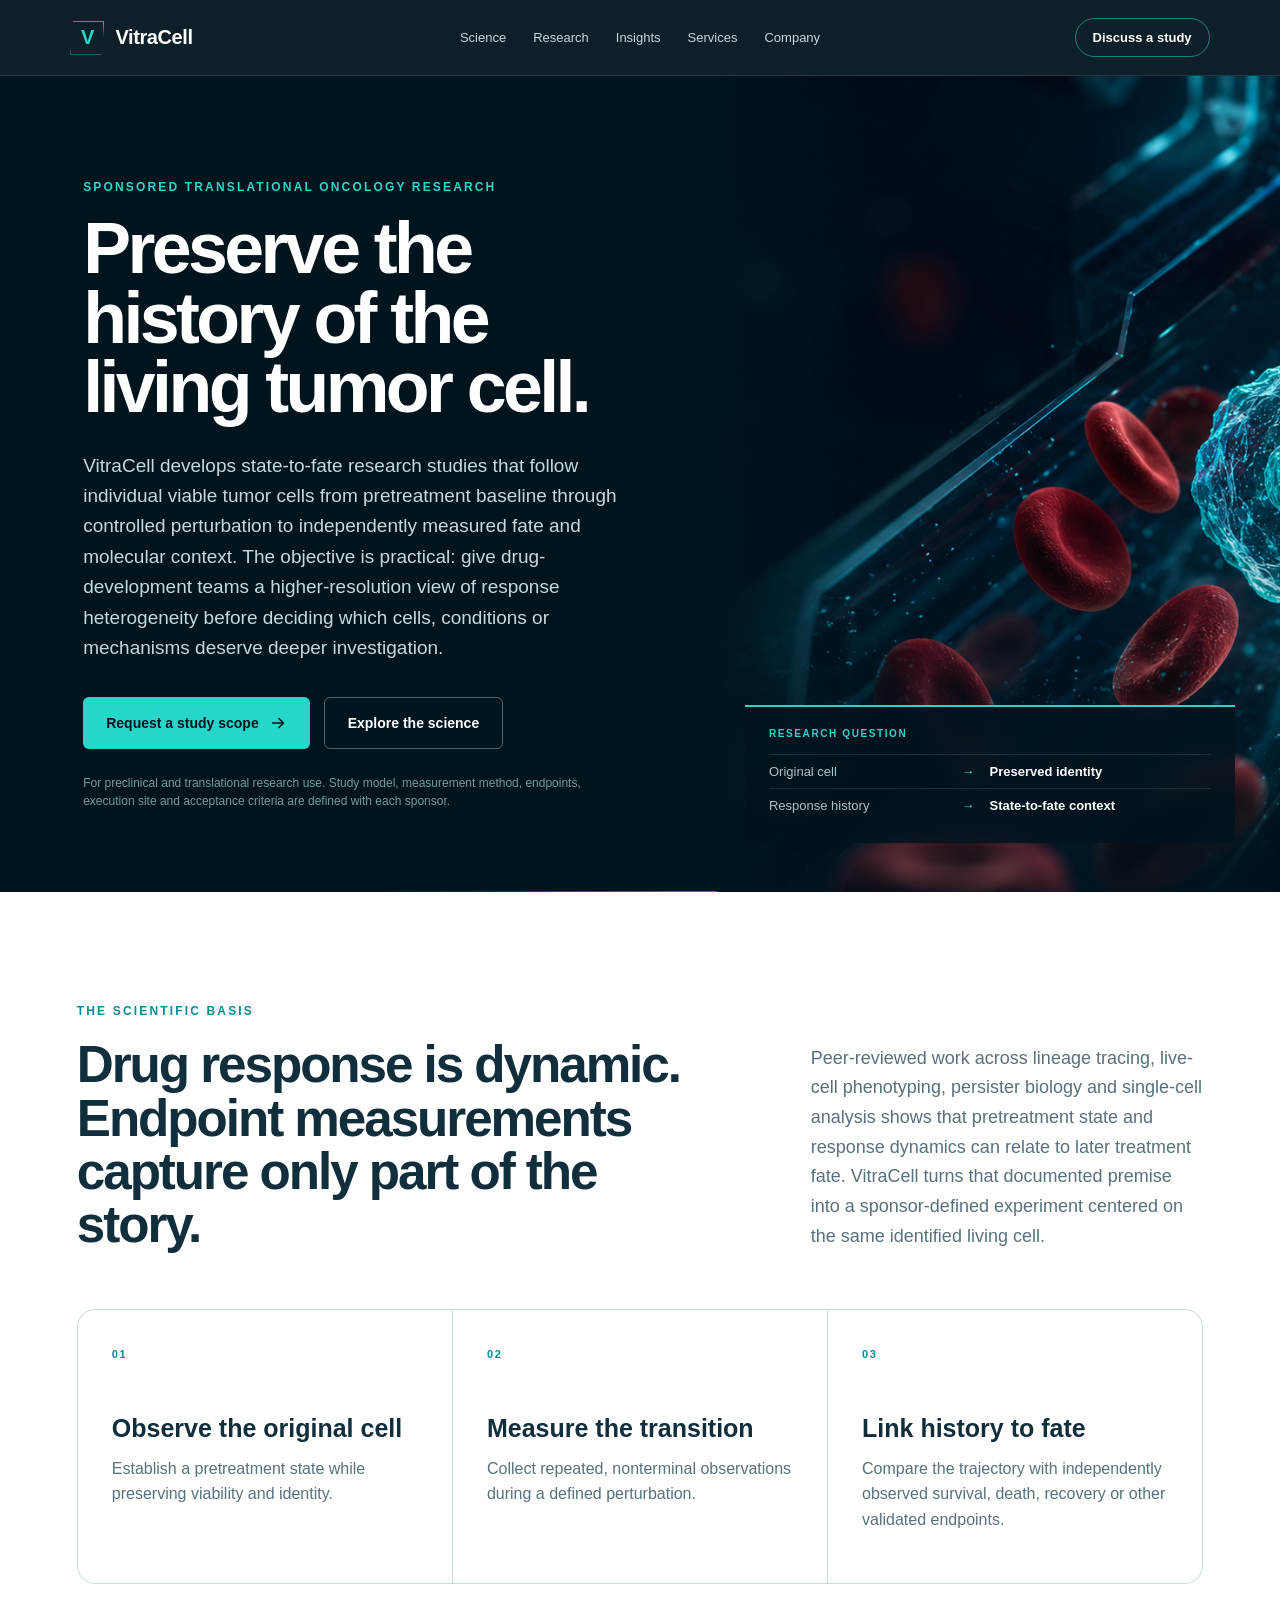
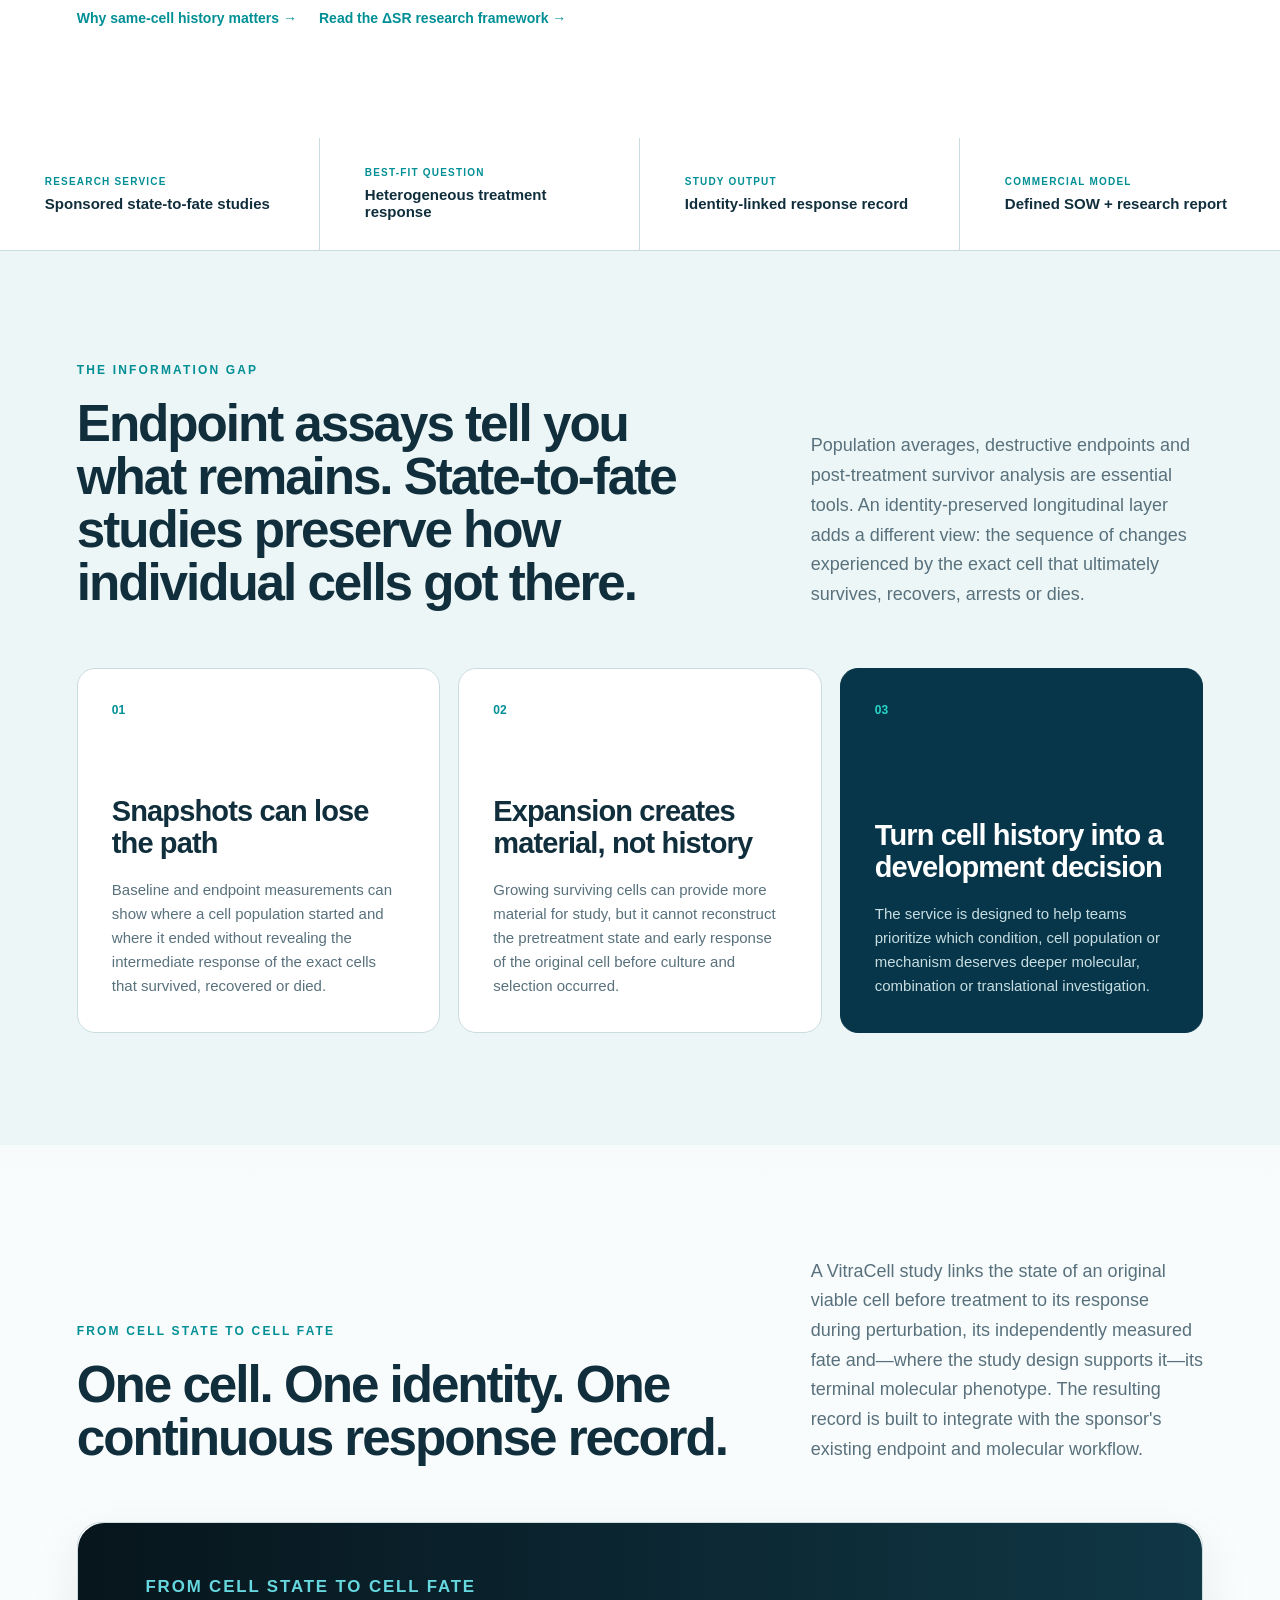
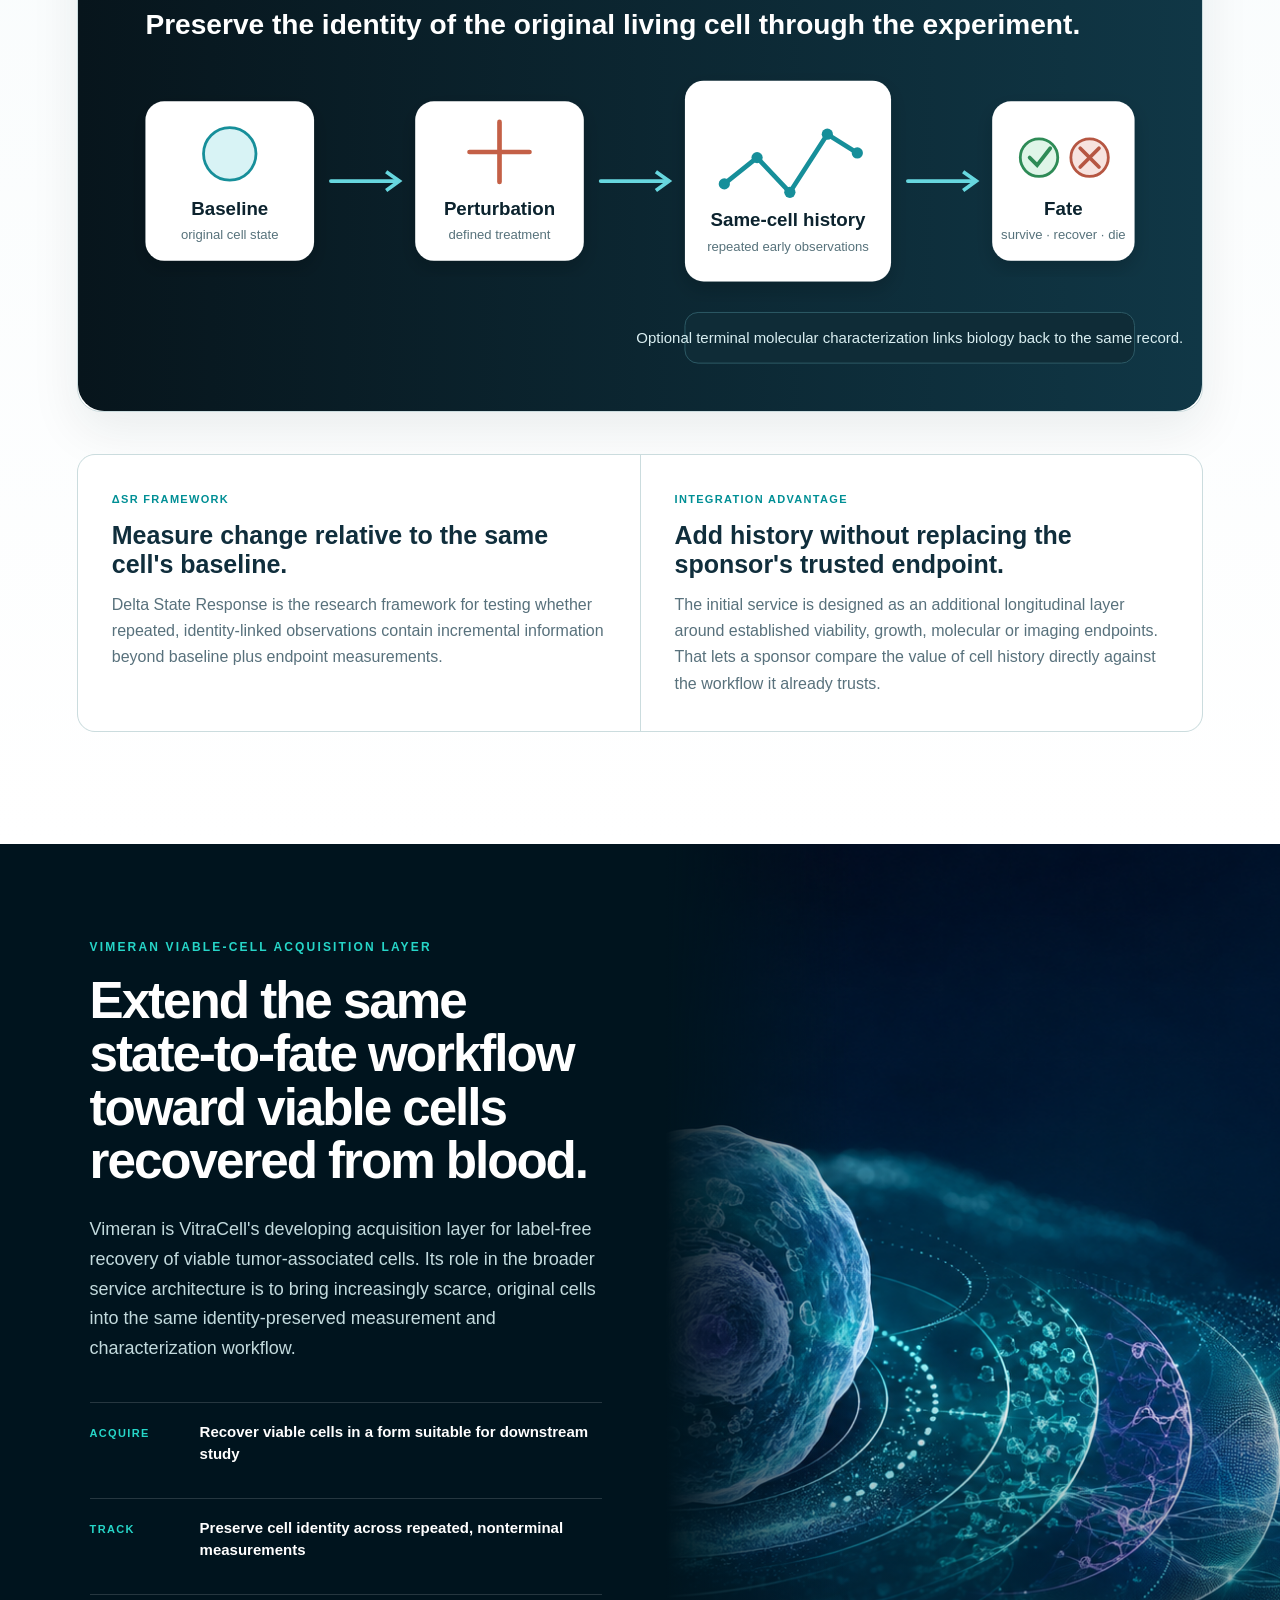
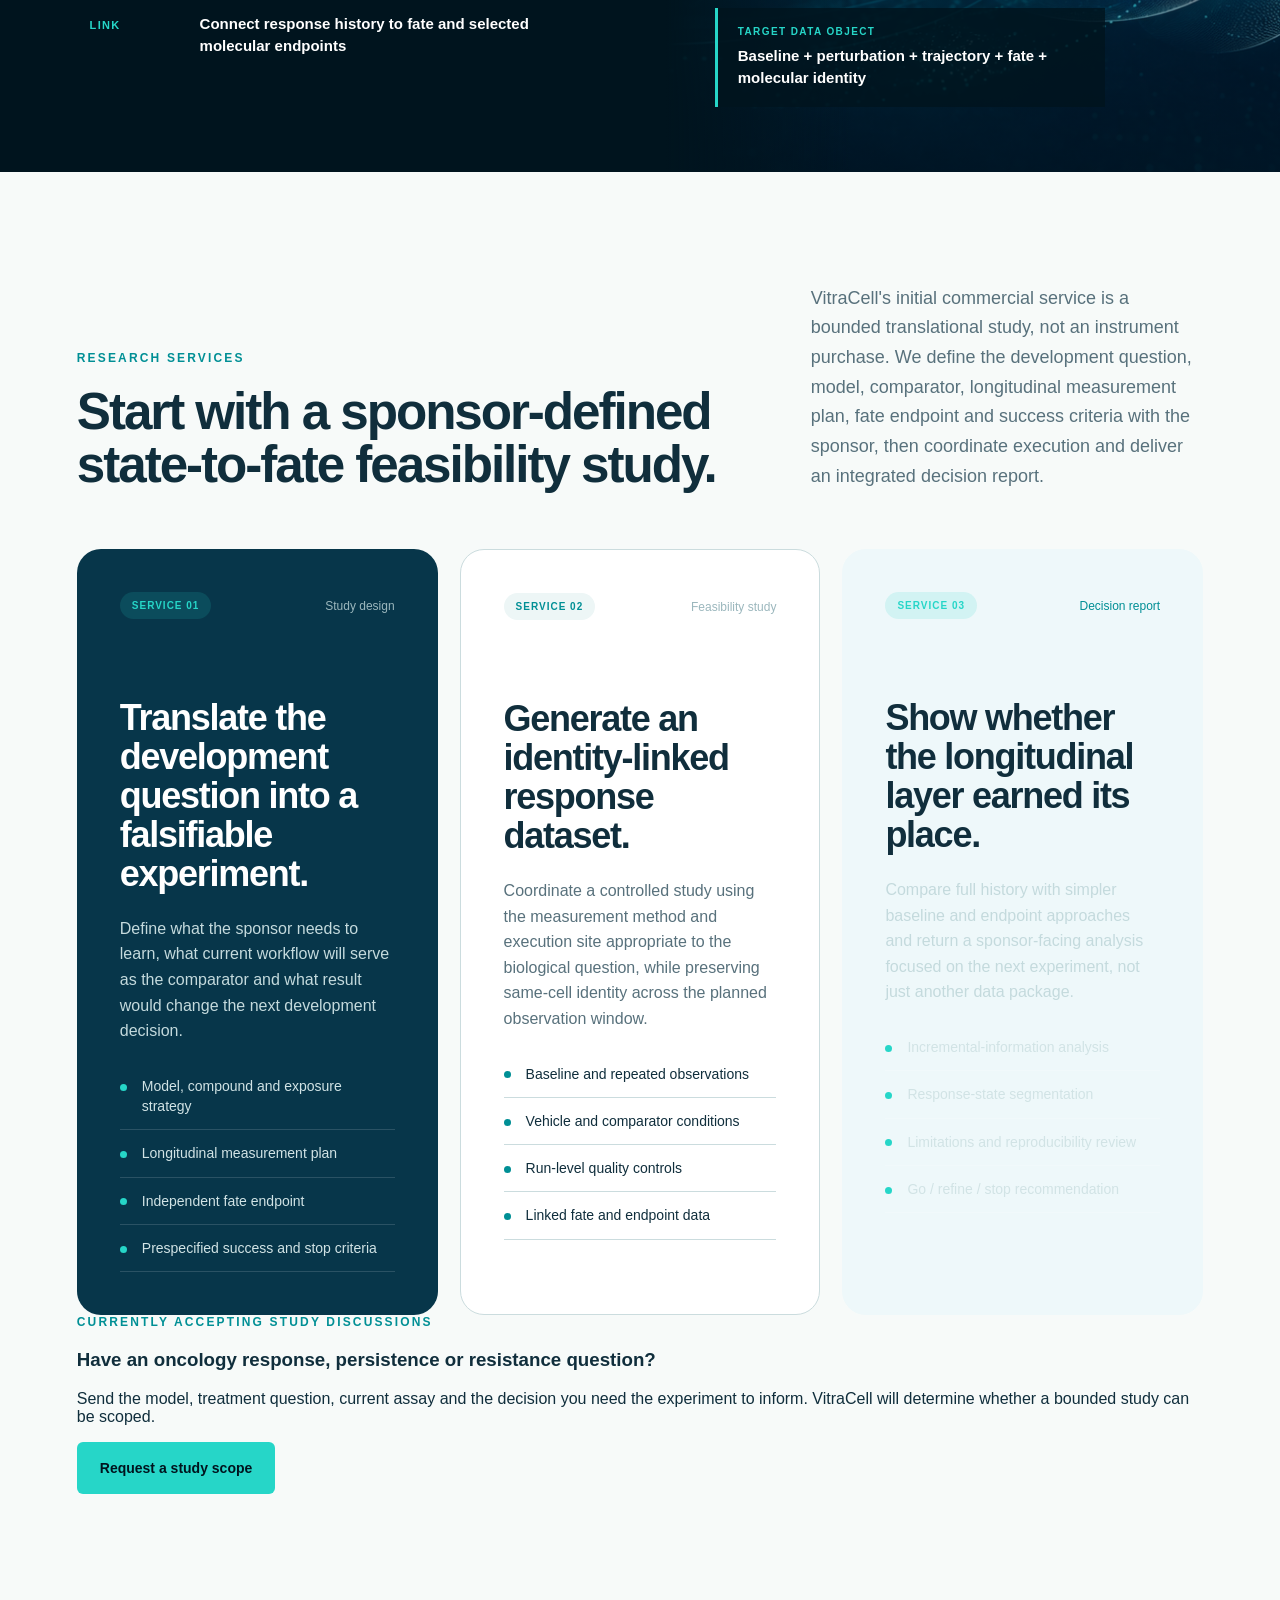
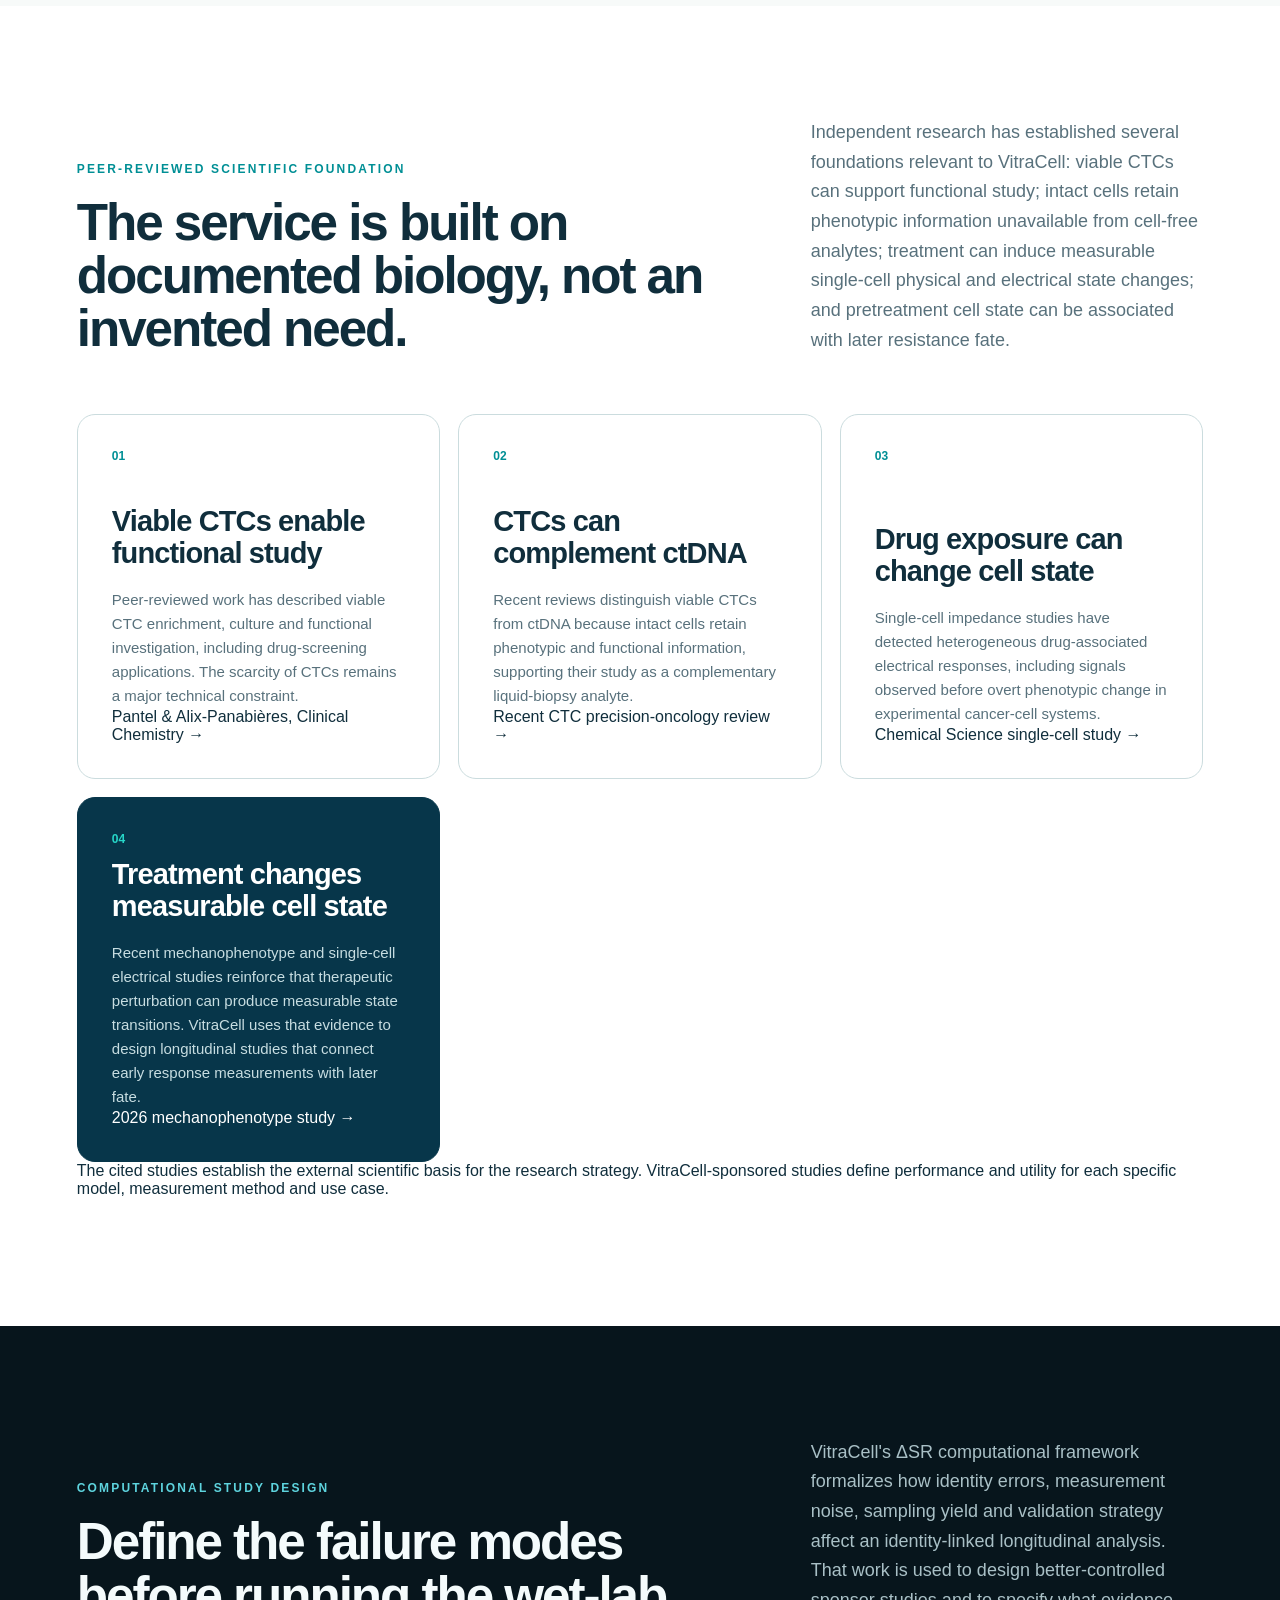
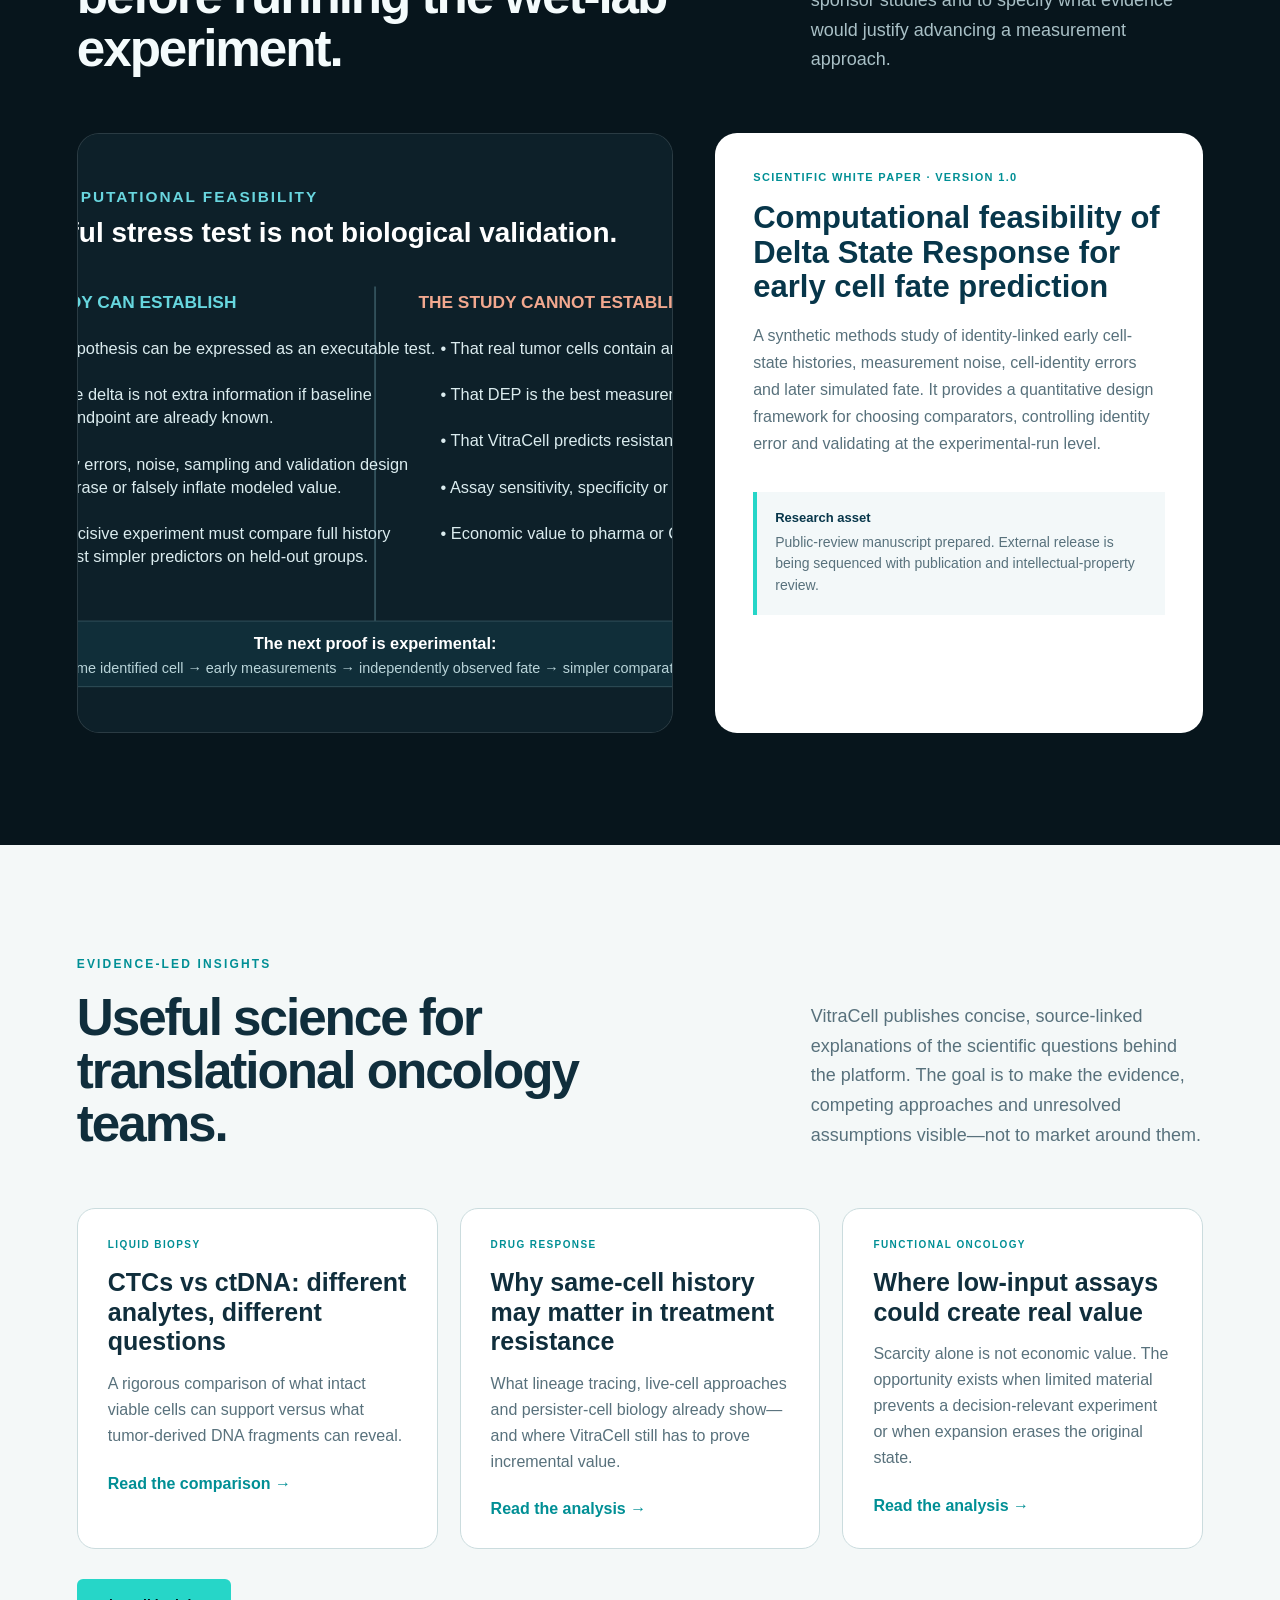
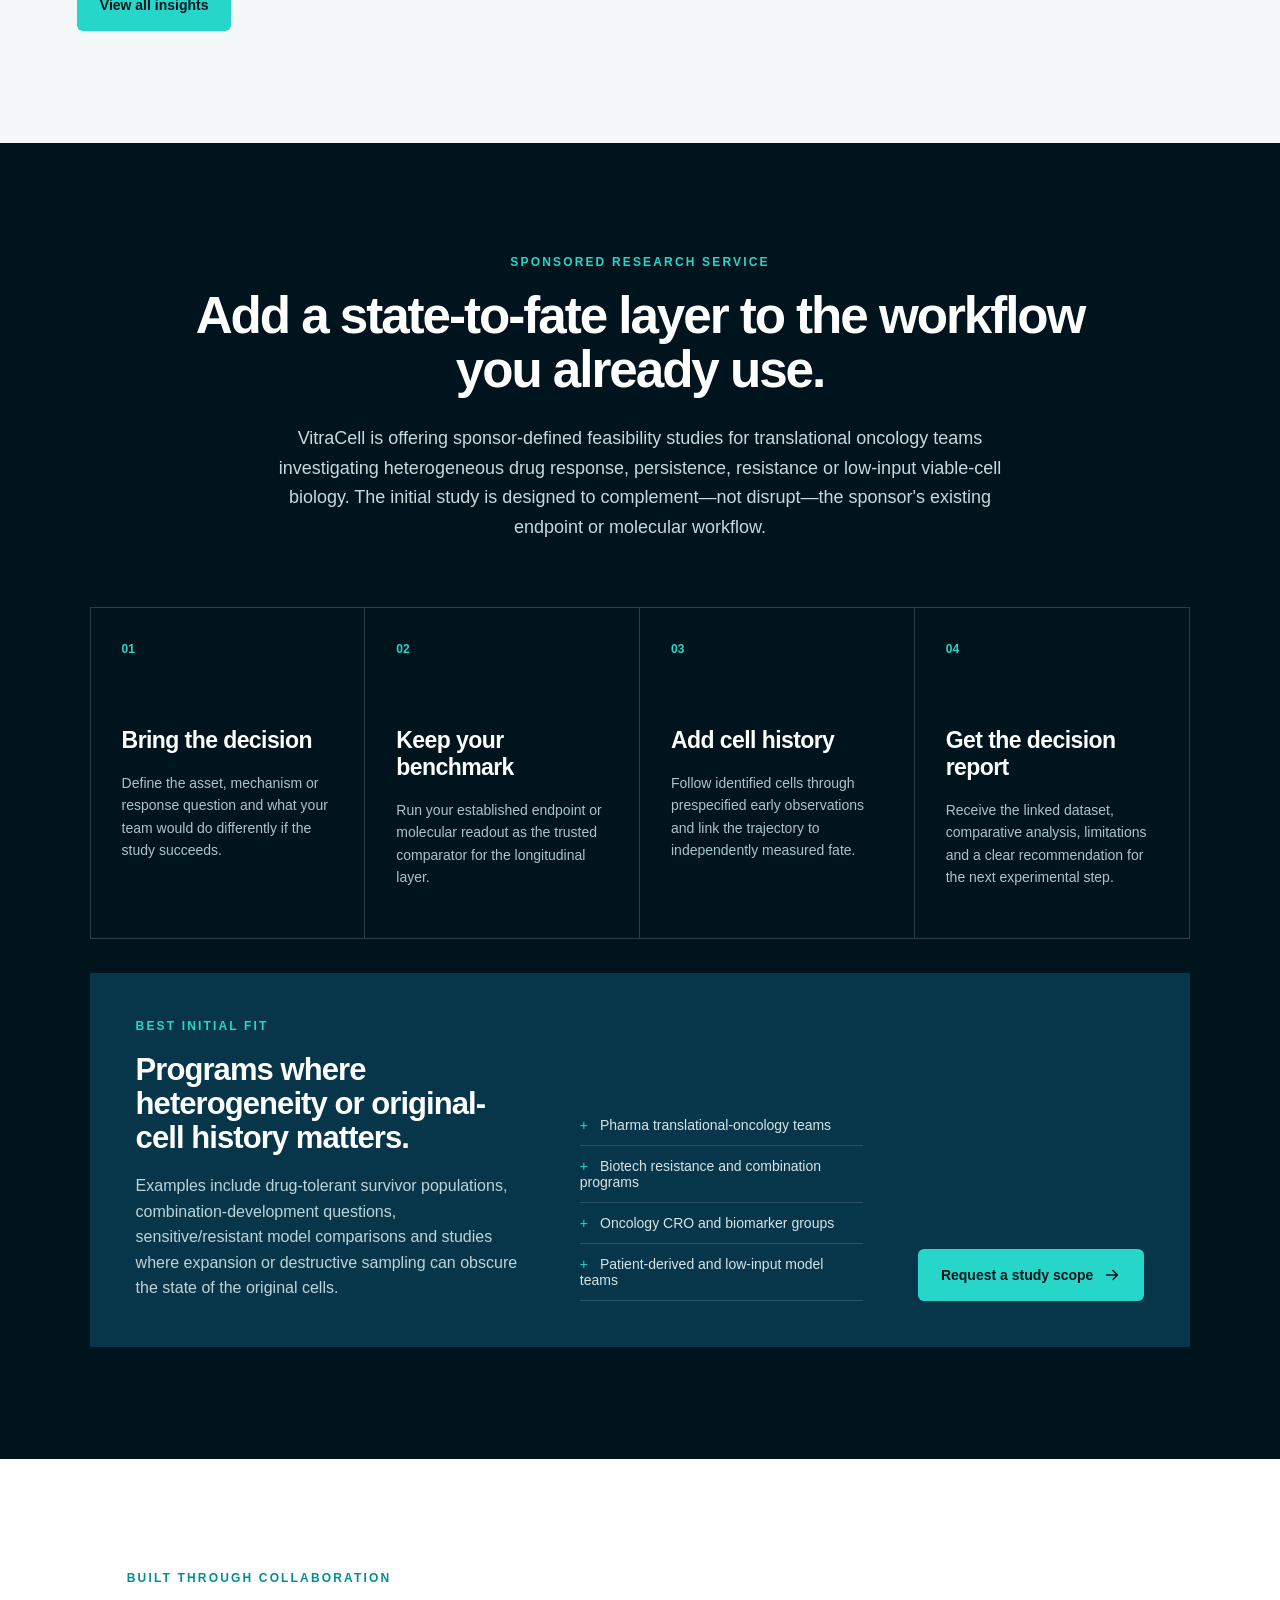
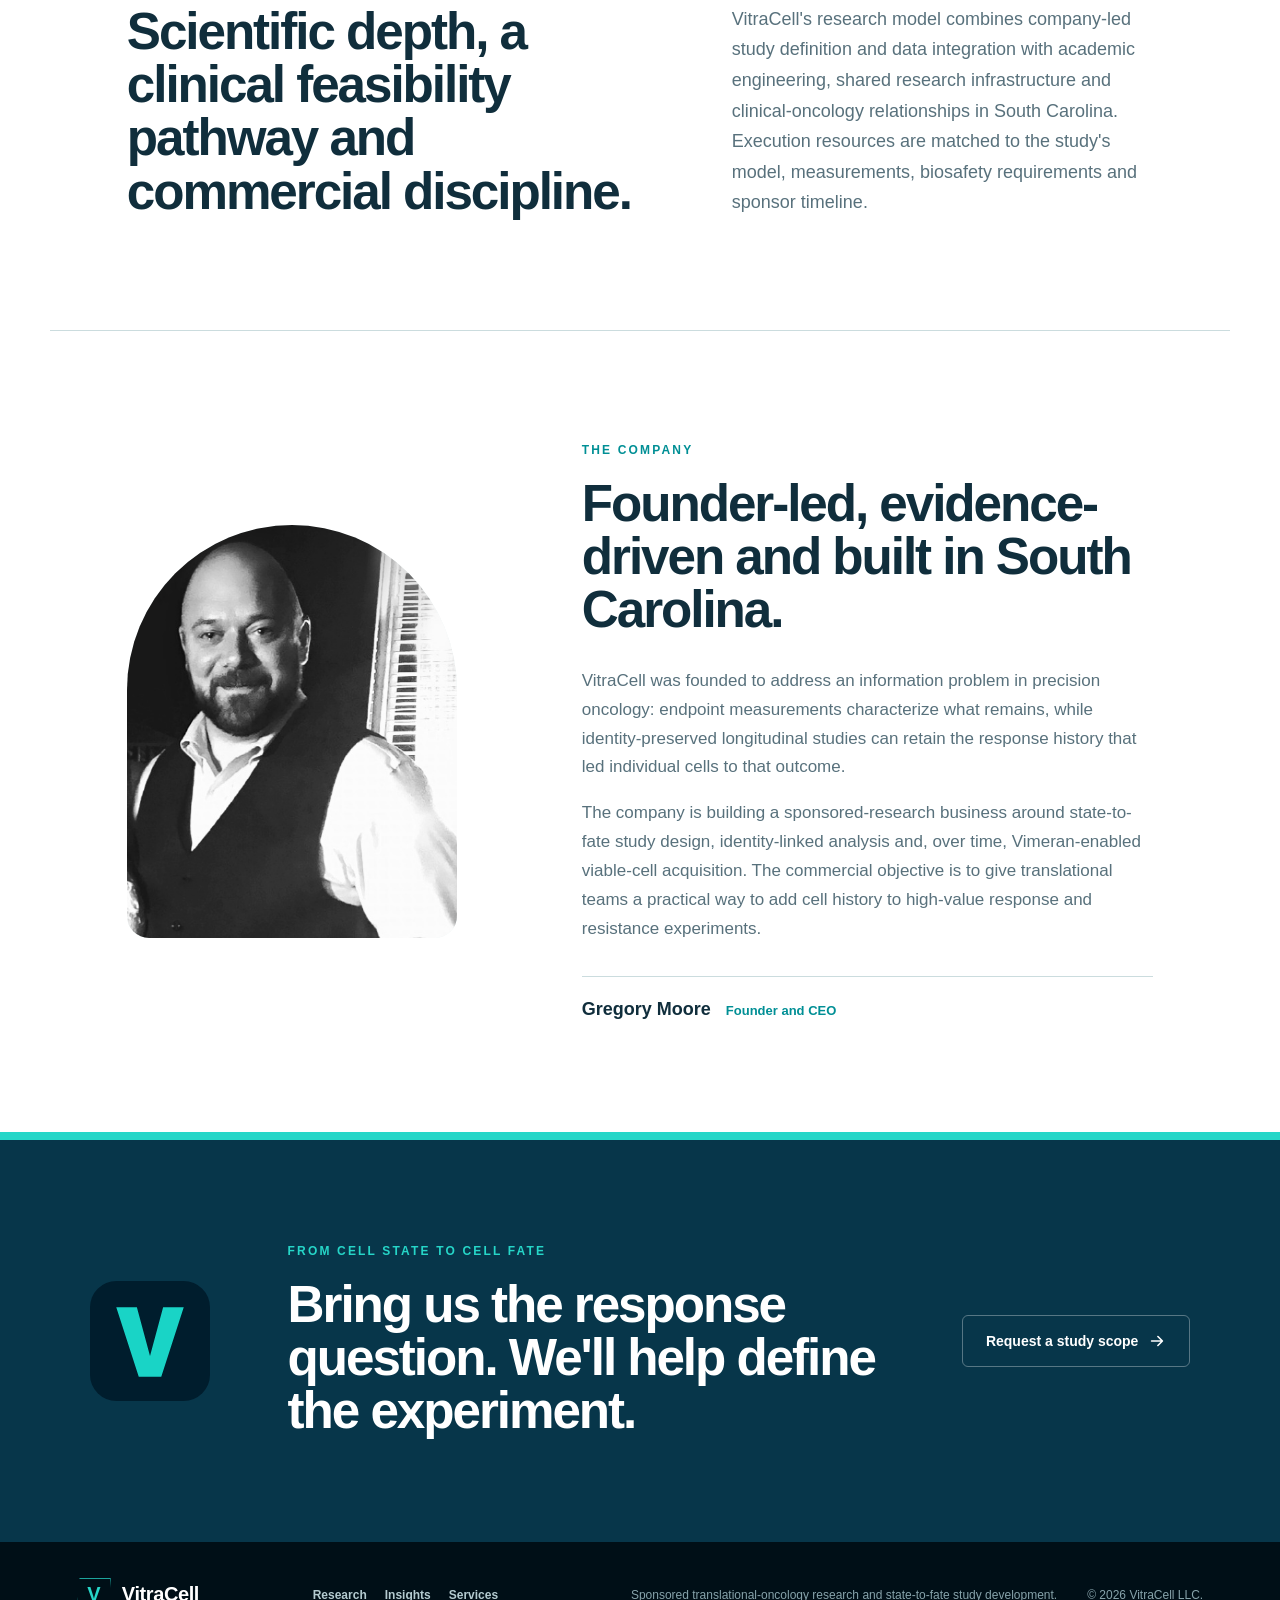
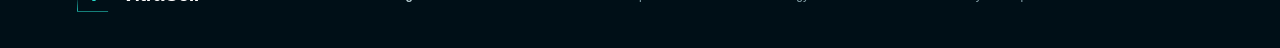
==== commit 34b0da76: "Reposition VitraCell homepage around sponsored research services" ====
--- a/index.html
+++ b/index.html
@@ -17,7 +17,7 @@
   <meta name="description" content="VitraCell is developing an identity-preserved, low-input functional oncology platform to connect the early response history of original viable tumor cells with eventual fate and molecular identity.">
   <link rel="canonical" href="https://www.vitracell.io/">
   <meta property="og:title" content="VitraCell | Preserve the History of the Living Cell">
-  <meta property="og:description" content="From cell state to cell fate: VitraCell is testing whether preserving the identity of the same living tumor cell through perturbation can reveal information that snapshots and endpoint measurements lose.">
+  <meta property="og:description" content="VitraCell develops sponsored state-to-fate studies that connect the response history of individual viable tumor cells with independently measured fate and molecular context.">
   <meta property="og:url" content="https://www.vitracell.io/">
   <meta property="og:site_name" content="VitraCell">
   <meta property="og:type" content="website">
@@ -61,7 +61,7 @@
         "inLanguage":"en-US"
       }
     ]
-  }</script><header class="site-header"><a class="brand" href="/" aria-label="VitraCell home"><span class="brand-mark" aria-hidden="true">V</span><span>VitraCell</span></a><nav class="desktop-nav" aria-label="Primary navigation"><a href="#state-to-fate">Science</a><a href="/research/delta-state-response.html">Research</a><a href="/insights/">Insights</a><a href="/partners/translational-oncology.html">Partners</a><a href="#company">Company</a></nav><details class="mobile-menu"><summary aria-label="Open navigation">Menu</summary><div><a href="#state-to-fate">Science</a><a href="/research/delta-state-response.html">Research</a><a href="/insights/">Insights</a><a href="/partners/translational-oncology.html">Partners</a><a href="#company">Company</a></div></details><a class="header-cta" data-cta="header-discuss-study" href="mailto:Gregory.Moore@VitraCell.io?subject=VitraCell%20Research%20Collaboration">Discuss a study</a></header><section class="hero" id="top"><div class="hero-copy"><p class="eyebrow">State-to-fate measurement for translational oncology</p><h1>Preserve the history of the living tumor cell.</h1><p class="hero-lede">VitraCell is developing a low-input functional oncology platform designed to preserve the identity of original viable tumor cells through treatment and connect early response with eventual fate and molecular identity. Vimeran is the developing viable-cell recovery layer; Delta State Response (ΔSR) is the research framework for asking whether cell history adds useful information beyond baseline and endpoint measurements.</p><div class="hero-actions"><a class="button button-primary" href="#state-to-fate">Explore the science <svg viewBox="0 0 20 20" aria-hidden="true"><path d="M4 10h11M11 5l5 5-5 5" fill="none" stroke="currentColor" stroke-width="1.8" stroke-linecap="round" stroke-linejoin="round"></path></svg></a><a class="button button-secondary" href="mailto:Gregory.Moore@VitraCell.io?subject=VitraCell%20Research%20Collaboration">Discuss a research collaboration</a></div><p class="hero-note">Preclinical research and development stage. Vimeran is under development and has not been clinically validated. Longitudinal same-cell response measurement remains a research hypothesis. Not intended for diagnosis or treatment selection.</p></div><div class="hero-visual" aria-label="Scientific visualization of a viable rare tumor cell"><img src="/assets/rare-cell-hero.png" alt="Scientific visualization of a viable rare tumor cell in a blood sample" loading="eager" fetchpriority="high" decoding="async" sizes="(max-width: 960px) 100vw, 44vw" style="position:absolute;inset:0;width:100%;height:100%;object-fit:cover"/><div class="decision-panel"><p>Research question</p><div><span>Original cell</span><b>→</b><strong>Preserved identity</strong></div><div><span>Response history</span><b>→</b><strong>State-to-fate context</strong></div></div></div></section><section class="section thesis-section" id="explainer"><div class="section-heading"><div><p class="eyebrow">The thesis in one minute</p><h2>Drug response is dynamic. Most measurements are snapshots.</h2></div><p>VitraCell is testing a specific question: when the identity of an original viable tumor cell is preserved through controlled perturbation, does its early response history add useful information beyond baseline and endpoint measurements alone?</p></div><div class="thesis-grid"><article><span>01</span><h3>Observe the original cell</h3><p>Establish a pretreatment state while preserving viability and identity.</p></article><article><span>02</span><h3>Measure the transition</h3><p>Collect repeated, nonterminal observations during a defined perturbation.</p></article><article><span>03</span><h3>Link history to fate</h3><p>Compare the trajectory with independently observed survival, death, recovery or other validated endpoints.</p></article></div><div class="thesis-links"><a href="/insights/same-cell-history-drug-response.html">Why same-cell history matters →</a><a href="/research/delta-state-response.html">Read the ΔSR research framework →</a></div></section><section class="position-strip" aria-label="VitraCell development position"><div><span>Scientific question</span><strong>Does cell history add information?</strong></div><div><span>Measurement principle</span><strong>Preserve identity through perturbation</strong></div><div><span>Current stage</span><strong>Preclinical / hypothesis testing</strong></div><div><span>Commercial path</span><strong>Sponsored translational studies</strong></div></section><section class="section problem-section" id="problem"><div class="section-heading"><div><p class="eyebrow">The information gap</p><h2>Most assays tell you what is present. We are asking what happened to the cell.</h2></div><p>Population averages, destructive endpoints and post-treatment survivor analysis can be highly informative, but they can lose the history connecting an original living cell to its eventual fate. VitraCell is testing whether preserving that history adds information worth acting on in drug development.</p></div><div class="constraint-grid"><article><span>01</span><h3>Snapshots can lose the path</h3><p>Baseline and endpoint measurements can show where a cell population started and where it ended without revealing the intermediate response of the exact cells that survived, recovered or died.</p></article><article><span>02</span><h3>Expansion creates material, not history</h3><p>Growing surviving cells can provide more material for study, but it cannot reconstruct the pretreatment state and early response of the original cell before culture and selection occurred.</p></article><article class="constraint-answer"><span>03</span><h3>The commercial test is decision value</h3><p>VitraCell only creates value if identity-preserved history changes what a drug-development team does next: which condition, cell population or mechanism deserves deeper and more expensive investigation.</p></article></div></section><section class="section state-section" id="state-to-fate"><div class="section-heading"><div><p class="eyebrow">From cell state to cell fate</p><h2>One cell. One identity. One continuous response record.</h2></div><p>The proposed VitraCell data object links the state of an original viable cell before treatment to what that same cell does during perturbation, what ultimately happens to it, and—where feasible—its terminal molecular phenotype. The hypothesis is that this continuity may contain information that separate-cell or endpoint-only workflows cannot reconstruct.</p></div><div class="state-visual-wrap"><img src="/assets/state-to-fate-workflow.svg" alt="Conceptual VitraCell state-to-fate workflow showing baseline, perturbation, repeated same-cell observation, fate and molecular characterization" loading="lazy" decoding="async"></div><div class="state-copy-grid"><article><span>ΔSR framework</span><h3>Measure change relative to the same cell's baseline.</h3><p>Delta State Response is the research framework for testing whether repeated, identity-linked observations contain incremental information beyond baseline plus endpoint measurements.</p></article><article><span>Evidence boundary</span><h3>The biology remains to be proven.</h3><p>Same-cell tracking, longitudinal imaging and state-to-fate research already exist. VitraCell's question is narrower: can a low-input workflow preserve useful state-to-fate information in original viable tumor cells where material, expansion or destructive analysis limits what can be learned?</p></article></div></section><section class="platform-section" id="platform"><div class="platform-copy"><p class="eyebrow">Vimeran viable-cell acquisition layer</p><h2>Recover the cell without making recovery the whole product.</h2><p>Vimeran is being developed to recover viable tumor-associated cells from blood while preserving them for downstream measurement. Its strategic role is to make increasingly scarce original cells available to the same identity-preserved state-to-fate workflow—not to assume that rarity alone creates value.</p><div class="platform-pillars"><div><span>Acquire</span><strong>Recover viable cells in a form suitable for downstream study</strong></div><div><span>Track</span><strong>Preserve cell identity across repeated, nonterminal measurements</strong></div><div><span>Link</span><strong>Connect response history to fate and selected molecular endpoints</strong></div></div></div><div class="platform-visual"><img src="/assets/cell-fingerprint.png" alt="Scientific visualization connecting a viable cell with a multidimensional response record" loading="lazy" decoding="async" sizes="(max-width: 900px) 100vw, 48vw" style="position:absolute;inset:0;width:100%;height:100%;object-fit:cover"/><div class="visual-caption"><span>Target data object</span><strong>Baseline + perturbation + trajectory + fate + molecular identity</strong></div></div></section><section class="section program-section" id="program"><div class="section-heading"><div><p class="eyebrow">The evidence program</p><h2>Prove the information first. Add scarcity second.</h2></div><p>VitraCell is separating the biological question from the engineering challenge. The first gate is whether same-cell history adds meaningful information in controlled models. The second is whether that advantage survives low-input, harder-to-replace material. Vimeran then becomes the acquisition layer for rare viable cells from blood.</p></div><div class="program-grid three-gate"><article class="program-card current-card"><div class="program-status"><span>Gate 1</span><em>Controlled models</em></div><h3>Prove that history adds information.</h3><p>Start with abundant, well-characterized models and compare full same-cell history against simpler baseline and endpoint measurements using independent fate readouts.</p><ul><li>Known treatment-sensitive and resistant biology</li><li>Prespecified longitudinal measurements</li><li>Matched vehicle and repeat-measure controls</li><li>Held-out experimental runs for validation</li></ul></article><article class="program-card evidence-card"><div class="program-status"><span>Gate 2</span><em>Low-input translation</em></div><h3>Show why the assay matters when material is limited.</h3><p>Move only after the signal is real. Test whether the same approach remains informative in treatment-survivor, patient-derived or otherwise limited material where expansion or destructive sampling can obscure the original state.</p><ul><li>Quantify starting-cell requirements</li><li>Measure identity retention and dropout</li><li>Compare information per starting cell</li><li>Determine whether downstream decisions change</li></ul></article><article class="program-card vimeran-card"><div class="program-status"><span>Gate 3</span><em>Rare-cell acquisition</em></div><h3>Bring Vimeran into the validated assay.</h3><p>Only after the information layer proves useful does rare-cell recovery become commercially powerful: Vimeran can extend the state-to-fate workflow toward viable cells recovered directly from blood.</p><ul><li>Whole-blood recovery and background depletion</li><li>Post-recovery viability and repeatability</li><li>Same-cell re-identification</li><li>Expansion-free rare-cell feasibility</li></ul></article></div><div class="claim-bar"><strong>What is not being claimed</strong><span>Vimeran and longitudinal same-cell measurement have not been clinically validated and do not currently predict drug response, improve treatment selection, or demonstrate superiority to ctDNA or established CTC platforms.</span></div></section><section class="section science-section" id="science"><div class="section-heading"><div><p class="eyebrow">The science behind the hypothesis</p><h2>Published biology supports the question. VitraCell still has to prove the answer.</h2></div><p>Independent research supports several premises behind VitraCell's development program: viable CTCs can support functional study; intact cells provide information that cell-free analytes cannot preserve; and therapeutic perturbation can produce measurable electrical and mechanical state changes at the single-cell level. These findings establish scientific plausibility—not validation of Vimeran™ or ΔSR.</p></div><div class="constraint-grid"><article><span>01</span><h3>Viable CTCs enable functional study</h3><p>Peer-reviewed work has described viable CTC enrichment, culture and functional investigation, including drug-screening applications. The scarcity of CTCs remains a major technical constraint.</p><a href="https://pubmed.ncbi.nlm.nih.gov/26637479/" target="_blank" rel="noopener">Pantel &amp; Alix-Panabières, Clinical Chemistry →</a></article><article><span>02</span><h3>CTCs can complement ctDNA</h3><p>Recent reviews distinguish viable CTCs from ctDNA because intact cells retain phenotypic and functional information, supporting their study as a complementary liquid-biopsy analyte.</p><a href="https://pubmed.ncbi.nlm.nih.gov/41897330/" target="_blank" rel="noopener">Recent CTC precision-oncology review →</a></article><article><span>03</span><h3>Drug exposure can change cell state</h3><p>Single-cell impedance studies have detected heterogeneous drug-associated electrical responses, including signals observed before overt phenotypic change in experimental cancer-cell systems.</p><a href="https://pubmed.ncbi.nlm.nih.gov/34164023/" target="_blank" rel="noopener">Chemical Science single-cell study →</a></article><article class="constraint-answer"><span>04</span><h3>The unresolved ΔSR question</h3><p>Recent work continues to document drug-induced mechanical and electrical state transitions in tumor cells. What remains unproven is whether an early, reproducible trajectory in rare viable patient-derived tumor cells provides useful nonredundant information alongside established endpoints. That is the question ΔSR is intended to test.</p><a href="https://pubmed.ncbi.nlm.nih.gov/42467926/" target="_blank" rel="noopener">2026 mechanophenotype study →</a></article></div><p class="hero-note">Evidence boundary: the cited studies were performed using their own platforms, models and experimental conditions. They do not validate Vimeran™, establish ΔSR performance, or demonstrate clinical utility.</p></section><section class="section research-section" id="research"><div class="section-heading"><div><p class="eyebrow">Computational feasibility</p><h2>Stress-test the hypothesis before spending wet-lab capital.</h2></div><p>VitraCell has completed a synthetic computational feasibility study to formalize the ΔSR question and identify failure modes involving identity, noise, sampling and validation design. The study is a hypothesis stress test—not biological evidence and not assay performance.</p></div><div class="research-grid"><div class="research-visual"><img src="/assets/evidence-boundary.svg" alt="Evidence boundary graphic separating what VitraCell's synthetic Delta State Response study can establish from what still requires biological experiments" loading="lazy" decoding="async"></div><article class="paper-card"><span class="paper-label">Scientific white paper · Version 1.0</span><h3>Computational feasibility of Delta State Response for early cell fate prediction</h3><p>A synthetic study of identity-linked early cell-state histories, measurement noise, cell-identity errors and later simulated fate. The manuscript is not peer reviewed and does not establish a biological response-to-fate relationship, clinical utility or VitraCell assay performance.</p><div class="paper-status"><strong>Public-release status</strong><span>Public-review copy prepared. Release is being held pending publication and intellectual-property review under existing collaboration agreements.</span></div><a class="button button-secondary research-cta" href="mailto:Gregory.Moore@VitraCell.io?subject=VitraCell%20DeltaSR%20Research%20Discussion">Discuss the research framework</a></article></div></section><section class="section insights-section" id="insights"><div class="section-heading"><div><p class="eyebrow">Evidence-led insights</p><h2>Useful science for translational oncology teams.</h2></div><p>VitraCell publishes concise, source-linked explanations of the scientific questions behind the platform. The goal is to make the evidence, competing approaches and unresolved assumptions visible—not to market around them.</p></div><div class="insight-grid"><article><p class="insight-kicker">Liquid biopsy</p><h3>CTCs vs ctDNA: different analytes, different questions</h3><p>A rigorous comparison of what intact viable cells can support versus what tumor-derived DNA fragments can reveal.</p><a href="/insights/ctc-vs-ctdna.html">Read the comparison →</a></article><article><p class="insight-kicker">Drug response</p><h3>Why same-cell history may matter in treatment resistance</h3><p>What lineage tracing, live-cell approaches and persister-cell biology already show—and where VitraCell still has to prove incremental value.</p><a href="/insights/same-cell-history-drug-response.html">Read the analysis →</a></article><article><p class="insight-kicker">Functional oncology</p><h3>Where low-input assays could create real value</h3><p>Scarcity alone is not economic value. The opportunity exists when limited material prevents a decision-relevant experiment or when expansion erases the original state.</p><a href="/insights/functional-precision-oncology-low-input.html">Read the analysis →</a></article></div><div class="insights-all"><a class="button button-primary" href="/insights/">View all insights</a></div></section><section class="design-section" id="design-partners"><div class="design-intro"><p class="eyebrow">Pharma, CRO and translational research partners</p><h2>Bring us a response question, not a generic technology demo.</h2><p>VitraCell is seeking teams with a defined treatment-response, persistence or resistance question where the history of an original living cell could plausibly change what gets tested next. The goal is a bounded study with prespecified controls, costs and a clear go-or-stop decision.</p></div><div class="design-steps"><article><span>01</span><h3>Define the decision</h3><p>Start with the sponsor&#x27;s actual development question, sample constraint and required evidence—not a generic technology demonstration.</p></article><article><span>02</span><h3>Set the requirements</h3><p>Agree on models, compounds, controls, exposure conditions, molecular markers and acceptance criteria before work begins.</p></article><article><span>03</span><h3>Clear the technical gate</h3><p>Establish repeatability and the relevant response signal in controlled material before advancing to scarce patient-derived samples.</p></article><article><span>04</span><h3>Run a bounded pilot</h3><p>Execute a defined feasibility study with a research report, transparent limitations and a clear go-or-stop decision.</p></article></div><div class="partner-fit"><div><p class="eyebrow">Best initial fit</p><h3>Teams with a biological response question worth testing in living cells.</h3><p>The initial study model is deliberately narrow: define the biological question together, select an appropriate model and perturbation, establish early measurement time points and trusted downstream endpoints, then determine whether the longitudinal signal is worth pursuing further.</p></div><ul><li>Pharma and biotech translational-oncology teams</li><li>Resistance, persistence and combination-development programs</li><li>Oncology CRO and biomarker-development groups</li><li>Patient-derived model and low-input assay teams</li></ul><a class="button button-primary" href="mailto:Gregory.Moore@VitraCell.io?subject=VitraCell%20Design-Partner%20Discussion">Develop an experiment with us <svg viewBox="0 0 20 20" aria-hidden="true"><path d="M4 10h11M11 5l5 5-5 5" fill="none" stroke="currentColor" stroke-width="1.8" stroke-linecap="round" stroke-linejoin="round"></path></svg></a></div></section><section class="section collaboration-section"><div><p class="eyebrow">Built through collaboration</p><h2>Scientific depth, a clinical feasibility pathway and commercial discipline.</h2></div><p>VitraCell&#x27;s viable-CTC development program is supported by academic engineering and clinical-oncology relationships in South Carolina. Those relationships support the present feasibility pathway; any paired ctDNA/viable-cell translational study will require its own defined scope, endpoints, approvals and agreements.</p></section><section class="section company-section" id="company"><div class="founder-image"><img src="/assets/gregory-moore.jpg" alt="Gregory Moore, founder and CEO of VitraCell" loading="lazy" decoding="async" sizes="(max-width: 720px) 78vw, 320px" style="position:absolute;inset:0;width:100%;height:100%;object-fit:cover"/></div><div class="company-copy"><p class="eyebrow">The company</p><h2>Founder-led, evidence-driven and built in South Carolina.</h2><p>VitraCell was founded to address an information problem in precision oncology: endpoint measurements can characterize what remains, but they may not preserve the history of the original living cell that led to that outcome.</p><p>The company is developing an identity-preserved state-to-fate assay framework and Vimeran as a viable-cell acquisition layer. The scientific thesis remains falsifiable: VitraCell must demonstrate that same-cell history provides incremental, decision-relevant information before claiming a functional advantage in scarce patient-derived cells.</p><div class="founder-name"><strong>Gregory Moore</strong><span>Founder and CEO</span></div></div></section><section class="closing-section"><img src="/favicon.svg" alt="" width="120" height="120" loading="lazy" decoding="async" class="closing-logo"/><div><p class="eyebrow">From cell state to cell fate</p><h2>If knowing what happened to the original living cell would change your next experiment, let’s test that directly.</h2></div><a class="button button-outline" href="mailto:Gregory.Moore@VitraCell.io?subject=VitraCell%20Design-Partner%20Discussion">Gregory.Moore@VitraCell.io <svg viewBox="0 0 20 20" aria-hidden="true"><path d="M4 10h11M11 5l5 5-5 5" fill="none" stroke="currentColor" stroke-width="1.8" stroke-linecap="round" stroke-linejoin="round"></path></svg></a></section><footer><div class="brand footer-brand"><span class="brand-mark" aria-hidden="true">V</span><span>VitraCell</span></div><div class="footer-links"><a href="/research/delta-state-response.html">Research</a><a href="/insights/">Insights</a><a href="/partners/translational-oncology.html">Partners</a></div><p>Preclinical translational-oncology research platform — in development.</p><p>© 2026 VitraCell LLC.</p></footer></main>
+  }</script><header class="site-header"><a class="brand" href="/" aria-label="VitraCell home"><span class="brand-mark" aria-hidden="true">V</span><span>VitraCell</span></a><nav class="desktop-nav" aria-label="Primary navigation"><a href="#state-to-fate">Science</a><a href="/research/delta-state-response.html">Research</a><a href="/insights/">Insights</a><a href="/partners/translational-oncology.html">Services</a><a href="#company">Company</a></nav><details class="mobile-menu"><summary aria-label="Open navigation">Menu</summary><div><a href="#state-to-fate">Science</a><a href="/research/delta-state-response.html">Research</a><a href="/insights/">Insights</a><a href="/partners/translational-oncology.html">Services</a><a href="#company">Company</a></div></details><a class="header-cta" data-cta="header-discuss-study" href="mailto:Gregory.Moore@VitraCell.io?subject=VitraCell%20Research%20Collaboration">Discuss a study</a></header><section class="hero" id="top"><div class="hero-copy"><p class="eyebrow">Sponsored translational oncology research</p><h1>Preserve the history of the living tumor cell.</h1><p class="hero-lede">VitraCell develops state-to-fate research studies that follow individual viable tumor cells from pretreatment baseline through controlled perturbation to independently measured fate and molecular context. The objective is practical: give drug-development teams a higher-resolution view of response heterogeneity before deciding which cells, conditions or mechanisms deserve deeper investigation.</p><div class="hero-actions"><a class="button button-primary" data-cta="hero-request-scope" href="mailto:Gregory.Moore@VitraCell.io?subject=VitraCell%20Sponsored%20Study%20Scope&body=Development%20question%3A%0A%0AModel%20or%20sample%3A%0A%0ACurrent%20assay%20and%20limitation%3A%0A%0ADecision%20this%20study%20should%20inform%3A%0A">Request a study scope <svg viewBox="0 0 20 20" aria-hidden="true"><path d="M4 10h11M11 5l5 5-5 5" fill="none" stroke="currentColor" stroke-width="1.8" stroke-linecap="round" stroke-linejoin="round"></path></svg></a><a class="button button-secondary" href="#state-to-fate">Explore the science</a></div><p class="hero-note">For preclinical and translational research use. Study model, measurement method, endpoints, execution site and acceptance criteria are defined with each sponsor.</p></div><div class="hero-visual" aria-label="Scientific visualization of a viable rare tumor cell"><img src="/assets/rare-cell-hero.png" alt="Scientific visualization of a viable rare tumor cell in a blood sample" loading="eager" fetchpriority="high" decoding="async" sizes="(max-width: 960px) 100vw, 44vw" style="position:absolute;inset:0;width:100%;height:100%;object-fit:cover"/><div class="decision-panel"><p>Research question</p><div><span>Original cell</span><b>→</b><strong>Preserved identity</strong></div><div><span>Response history</span><b>→</b><strong>State-to-fate context</strong></div></div></div></section><section class="section thesis-section" id="explainer"><div class="section-heading"><div><p class="eyebrow">The scientific basis</p><h2>Drug response is dynamic. Endpoint measurements capture only part of the story.</h2></div><p>Peer-reviewed work across lineage tracing, live-cell phenotyping, persister biology and single-cell analysis shows that pretreatment state and response dynamics can relate to later treatment fate. VitraCell turns that documented premise into a sponsor-defined experiment centered on the same identified living cell.</p></div><div class="thesis-grid"><article><span>01</span><h3>Observe the original cell</h3><p>Establish a pretreatment state while preserving viability and identity.</p></article><article><span>02</span><h3>Measure the transition</h3><p>Collect repeated, nonterminal observations during a defined perturbation.</p></article><article><span>03</span><h3>Link history to fate</h3><p>Compare the trajectory with independently observed survival, death, recovery or other validated endpoints.</p></article></div><div class="thesis-links"><a href="/insights/same-cell-history-drug-response.html">Why same-cell history matters →</a><a href="/research/delta-state-response.html">Read the ΔSR research framework →</a></div></section><section class="position-strip" aria-label="VitraCell development position"><div><span>Research service</span><strong>Sponsored state-to-fate studies</strong></div><div><span>Best-fit question</span><strong>Heterogeneous treatment response</strong></div><div><span>Study output</span><strong>Identity-linked response record</strong></div><div><span>Commercial model</span><strong>Defined SOW + research report</strong></div></section><section class="section problem-section" id="problem"><div class="section-heading"><div><p class="eyebrow">The information gap</p><h2>Endpoint assays tell you what remains. State-to-fate studies preserve how individual cells got there.</h2></div><p>Population averages, destructive endpoints and post-treatment survivor analysis are essential tools. An identity-preserved longitudinal layer adds a different view: the sequence of changes experienced by the exact cell that ultimately survives, recovers, arrests or dies.</p></div><div class="constraint-grid"><article><span>01</span><h3>Snapshots can lose the path</h3><p>Baseline and endpoint measurements can show where a cell population started and where it ended without revealing the intermediate response of the exact cells that survived, recovered or died.</p></article><article><span>02</span><h3>Expansion creates material, not history</h3><p>Growing surviving cells can provide more material for study, but it cannot reconstruct the pretreatment state and early response of the original cell before culture and selection occurred.</p></article><article class="constraint-answer"><span>03</span><h3>Turn cell history into a development decision</h3><p>The service is designed to help teams prioritize which condition, cell population or mechanism deserves deeper molecular, combination or translational investigation.</p></article></div></section><section class="section state-section" id="state-to-fate"><div class="section-heading"><div><p class="eyebrow">From cell state to cell fate</p><h2>One cell. One identity. One continuous response record.</h2></div><p>A VitraCell study links the state of an original viable cell before treatment to its response during perturbation, its independently measured fate and—where the study design supports it—its terminal molecular phenotype. The resulting record is built to integrate with the sponsor&apos;s existing endpoint and molecular workflow.</p></div><div class="state-visual-wrap"><img src="/assets/state-to-fate-workflow.svg" alt="Conceptual VitraCell state-to-fate workflow showing baseline, perturbation, repeated same-cell observation, fate and molecular characterization" loading="lazy" decoding="async"></div><div class="state-copy-grid"><article><span>ΔSR framework</span><h3>Measure change relative to the same cell's baseline.</h3><p>Delta State Response is the research framework for testing whether repeated, identity-linked observations contain incremental information beyond baseline plus endpoint measurements.</p></article><article><span>Integration advantage</span><h3>Add history without replacing the sponsor&apos;s trusted endpoint.</h3><p>The initial service is designed as an additional longitudinal layer around established viability, growth, molecular or imaging endpoints. That lets a sponsor compare the value of cell history directly against the workflow it already trusts.</p></article></div></section><section class="platform-section" id="platform"><div class="platform-copy"><p class="eyebrow">Vimeran viable-cell acquisition layer</p><h2>Extend the same state-to-fate workflow toward viable cells recovered from blood.</h2><p>Vimeran is VitraCell&apos;s developing acquisition layer for label-free recovery of viable tumor-associated cells. Its role in the broader service architecture is to bring increasingly scarce, original cells into the same identity-preserved measurement and characterization workflow.</p><div class="platform-pillars"><div><span>Acquire</span><strong>Recover viable cells in a form suitable for downstream study</strong></div><div><span>Track</span><strong>Preserve cell identity across repeated, nonterminal measurements</strong></div><div><span>Link</span><strong>Connect response history to fate and selected molecular endpoints</strong></div></div></div><div class="platform-visual"><img src="/assets/cell-fingerprint.png" alt="Scientific visualization connecting a viable cell with a multidimensional response record" loading="lazy" decoding="async" sizes="(max-width: 900px) 100vw, 48vw" style="position:absolute;inset:0;width:100%;height:100%;object-fit:cover"/><div class="visual-caption"><span>Target data object</span><strong>Baseline + perturbation + trajectory + fate + molecular identity</strong></div></div></section><section class="section program-section" id="program"><div class="section-heading"><div><p class="eyebrow">Research services</p><h2>Start with a sponsor-defined state-to-fate feasibility study.</h2></div><p>VitraCell&apos;s initial commercial service is a bounded translational study, not an instrument purchase. We define the development question, model, comparator, longitudinal measurement plan, fate endpoint and success criteria with the sponsor, then coordinate execution and deliver an integrated decision report.</p></div><div class="program-grid three-gate"><article class="program-card current-card"><div class="program-status"><span>Service 01</span><em>Study design</em></div><h3>Translate the development question into a falsifiable experiment.</h3><p>Define what the sponsor needs to learn, what current workflow will serve as the comparator and what result would change the next development decision.</p><ul><li>Model, compound and exposure strategy</li><li>Longitudinal measurement plan</li><li>Independent fate endpoint</li><li>Prespecified success and stop criteria</li></ul></article><article class="program-card evidence-card"><div class="program-status"><span>Service 02</span><em>Feasibility study</em></div><h3>Generate an identity-linked response dataset.</h3><p>Coordinate a controlled study using the measurement method and execution site appropriate to the biological question, while preserving same-cell identity across the planned observation window.</p><ul><li>Baseline and repeated observations</li><li>Vehicle and comparator conditions</li><li>Run-level quality controls</li><li>Linked fate and endpoint data</li></ul></article><article class="program-card vimeran-card"><div class="program-status"><span>Service 03</span><em>Decision report</em></div><h3>Show whether the longitudinal layer earned its place.</h3><p>Compare full history with simpler baseline and endpoint approaches and return a sponsor-facing analysis focused on the next experiment, not just another data package.</p><ul><li>Incremental-information analysis</li><li>Response-state segmentation</li><li>Limitations and reproducibility review</li><li>Go / refine / stop recommendation</li></ul></article></div><div class="service-cta"><div><p class="eyebrow">Currently accepting study discussions</p><h3>Have an oncology response, persistence or resistance question?</h3><p>Send the model, treatment question, current assay and the decision you need the experiment to inform. VitraCell will determine whether a bounded study can be scoped.</p></div><a class="button button-primary" data-cta="services-request-scope" href="mailto:Gregory.Moore@VitraCell.io?subject=VitraCell%20Sponsored%20Study%20Scope">Request a study scope</a></div></section><section class="section science-section" id="science"><div class="section-heading"><div><p class="eyebrow">Peer-reviewed scientific foundation</p><h2>The service is built on documented biology, not an invented need.</h2></div><p>Independent research has established several foundations relevant to VitraCell: viable CTCs can support functional study; intact cells retain phenotypic information unavailable from cell-free analytes; treatment can induce measurable single-cell physical and electrical state changes; and pretreatment cell state can be associated with later resistance fate.</p></div><div class="constraint-grid"><article><span>01</span><h3>Viable CTCs enable functional study</h3><p>Peer-reviewed work has described viable CTC enrichment, culture and functional investigation, including drug-screening applications. The scarcity of CTCs remains a major technical constraint.</p><a href="https://pubmed.ncbi.nlm.nih.gov/26637479/" target="_blank" rel="noopener">Pantel &amp; Alix-Panabières, Clinical Chemistry →</a></article><article><span>02</span><h3>CTCs can complement ctDNA</h3><p>Recent reviews distinguish viable CTCs from ctDNA because intact cells retain phenotypic and functional information, supporting their study as a complementary liquid-biopsy analyte.</p><a href="https://pubmed.ncbi.nlm.nih.gov/41897330/" target="_blank" rel="noopener">Recent CTC precision-oncology review →</a></article><article><span>03</span><h3>Drug exposure can change cell state</h3><p>Single-cell impedance studies have detected heterogeneous drug-associated electrical responses, including signals observed before overt phenotypic change in experimental cancer-cell systems.</p><a href="https://pubmed.ncbi.nlm.nih.gov/34164023/" target="_blank" rel="noopener">Chemical Science single-cell study →</a></article><article class="constraint-answer"><span>04</span><h3>Treatment changes measurable cell state</h3><p>Recent mechanophenotype and single-cell electrical studies reinforce that therapeutic perturbation can produce measurable state transitions. VitraCell uses that evidence to design longitudinal studies that connect early response measurements with later fate.</p><a href="https://pubmed.ncbi.nlm.nih.gov/42467926/" target="_blank" rel="noopener">2026 mechanophenotype study →</a></article></div><p class="evidence-note">The cited studies establish the external scientific basis for the research strategy. VitraCell-sponsored studies define performance and utility for each specific model, measurement method and use case.</p></section><section class="section research-section" id="research"><div class="section-heading"><div><p class="eyebrow">Computational study design</p><h2>Define the failure modes before running the wet-lab experiment.</h2></div><p>VitraCell&apos;s ΔSR computational framework formalizes how identity errors, measurement noise, sampling yield and validation strategy affect an identity-linked longitudinal analysis. That work is used to design better-controlled sponsor studies and to specify what evidence would justify advancing a measurement approach.</p></div><div class="research-grid"><div class="research-visual"><img src="/assets/evidence-boundary.svg" alt="Evidence boundary graphic separating what VitraCell's synthetic Delta State Response study can establish from what still requires biological experiments" loading="lazy" decoding="async"></div><article class="paper-card"><span class="paper-label">Scientific white paper · Version 1.0</span><h3>Computational feasibility of Delta State Response for early cell fate prediction</h3><p>A synthetic methods study of identity-linked early cell-state histories, measurement noise, cell-identity errors and later simulated fate. It provides a quantitative design framework for choosing comparators, controlling identity error and validating at the experimental-run level.</p><div class="paper-status"><strong>Research asset</strong><span>Public-review manuscript prepared. External release is being sequenced with publication and intellectual-property review.</span></div><a class="button button-secondary research-cta" href="mailto:Gregory.Moore@VitraCell.io?subject=VitraCell%20DeltaSR%20Research%20Discussion">Discuss the research framework</a></article></div></section><section class="section insights-section" id="insights"><div class="section-heading"><div><p class="eyebrow">Evidence-led insights</p><h2>Useful science for translational oncology teams.</h2></div><p>VitraCell publishes concise, source-linked explanations of the scientific questions behind the platform. The goal is to make the evidence, competing approaches and unresolved assumptions visible—not to market around them.</p></div><div class="insight-grid"><article><p class="insight-kicker">Liquid biopsy</p><h3>CTCs vs ctDNA: different analytes, different questions</h3><p>A rigorous comparison of what intact viable cells can support versus what tumor-derived DNA fragments can reveal.</p><a href="/insights/ctc-vs-ctdna.html">Read the comparison →</a></article><article><p class="insight-kicker">Drug response</p><h3>Why same-cell history may matter in treatment resistance</h3><p>What lineage tracing, live-cell approaches and persister-cell biology already show—and where VitraCell still has to prove incremental value.</p><a href="/insights/same-cell-history-drug-response.html">Read the analysis →</a></article><article><p class="insight-kicker">Functional oncology</p><h3>Where low-input assays could create real value</h3><p>Scarcity alone is not economic value. The opportunity exists when limited material prevents a decision-relevant experiment or when expansion erases the original state.</p><a href="/insights/functional-precision-oncology-low-input.html">Read the analysis →</a></article></div><div class="insights-all"><a class="button button-primary" href="/insights/">View all insights</a></div></section><section class="design-section" id="design-partners"><div class="design-intro"><p class="eyebrow">Sponsored research service</p><h2>Add a state-to-fate layer to the workflow you already use.</h2><p>VitraCell is offering sponsor-defined feasibility studies for translational oncology teams investigating heterogeneous drug response, persistence, resistance or low-input viable-cell biology. The initial study is designed to complement—not disrupt—the sponsor&apos;s existing endpoint or molecular workflow.</p></div><div class="design-steps"><article><span>01</span><h3>Bring the decision</h3><p>Define the asset, mechanism or response question and what your team would do differently if the study succeeds.</p></article><article><span>02</span><h3>Keep your benchmark</h3><p>Run your established endpoint or molecular readout as the trusted comparator for the longitudinal layer.</p></article><article><span>03</span><h3>Add cell history</h3><p>Follow identified cells through prespecified early observations and link the trajectory to independently measured fate.</p></article><article><span>04</span><h3>Get the decision report</h3><p>Receive the linked dataset, comparative analysis, limitations and a clear recommendation for the next experimental step.</p></article></div><div class="partner-fit"><div><p class="eyebrow">Best initial fit</p><h3>Programs where heterogeneity or original-cell history matters.</h3><p>Examples include drug-tolerant survivor populations, combination-development questions, sensitive/resistant model comparisons and studies where expansion or destructive sampling can obscure the state of the original cells.</p></div><ul><li>Pharma translational-oncology teams</li><li>Biotech resistance and combination programs</li><li>Oncology CRO and biomarker groups</li><li>Patient-derived and low-input model teams</li></ul><a class="button button-primary" data-cta="design-partner-request-scope" href="mailto:Gregory.Moore@VitraCell.io?subject=VitraCell%20Sponsored%20State-to-Fate%20Study">Request a study scope <svg viewBox="0 0 20 20" aria-hidden="true"><path d="M4 10h11M11 5l5 5-5 5" fill="none" stroke="currentColor" stroke-width="1.8" stroke-linecap="round" stroke-linejoin="round"></path></svg></a></div></section><section class="section collaboration-section"><div><p class="eyebrow">Built through collaboration</p><h2>Scientific depth, a clinical feasibility pathway and commercial discipline.</h2></div><p>VitraCell&apos;s research model combines company-led study definition and data integration with academic engineering, shared research infrastructure and clinical-oncology relationships in South Carolina. Execution resources are matched to the study&apos;s model, measurements, biosafety requirements and sponsor timeline.</p></section><section class="section company-section" id="company"><div class="founder-image"><img src="/assets/gregory-moore.jpg" alt="Gregory Moore, founder and CEO of VitraCell" loading="lazy" decoding="async" sizes="(max-width: 720px) 78vw, 320px" style="position:absolute;inset:0;width:100%;height:100%;object-fit:cover"/></div><div class="company-copy"><p class="eyebrow">The company</p><h2>Founder-led, evidence-driven and built in South Carolina.</h2><p>VitraCell was founded to address an information problem in precision oncology: endpoint measurements characterize what remains, while identity-preserved longitudinal studies can retain the response history that led individual cells to that outcome.</p><p>The company is building a sponsored-research business around state-to-fate study design, identity-linked analysis and, over time, Vimeran-enabled viable-cell acquisition. The commercial objective is to give translational teams a practical way to add cell history to high-value response and resistance experiments.</p><div class="founder-name"><strong>Gregory Moore</strong><span>Founder and CEO</span></div></div></section><section class="closing-section"><img src="/favicon.svg" alt="" width="120" height="120" loading="lazy" decoding="async" class="closing-logo"/><div><p class="eyebrow">From cell state to cell fate</p><h2>Bring us the response question. We&apos;ll help define the experiment.</h2></div><a class="button button-outline" data-cta="closing-request-scope" href="mailto:Gregory.Moore@VitraCell.io?subject=VitraCell%20Sponsored%20Study%20Scope">Request a study scope <svg viewBox="0 0 20 20" aria-hidden="true"><path d="M4 10h11M11 5l5 5-5 5" fill="none" stroke="currentColor" stroke-width="1.8" stroke-linecap="round" stroke-linejoin="round"></path></svg></a></section><footer><div class="brand footer-brand"><span class="brand-mark" aria-hidden="true">V</span><span>VitraCell</span></div><div class="footer-links"><a href="/research/delta-state-response.html">Research</a><a href="/insights/">Insights</a><a href="/partners/translational-oncology.html">Services</a></div><p>Sponsored translational-oncology research and state-to-fate study development.</p><p>© 2026 VitraCell LLC.</p></footer></main>
 <div style="display:none" aria-hidden="true">The Vimeran™ Platform was formerly referred to as MIPS-5 in VitraCell's earlier research and grant materials.</div>
 <script>
   document.addEventListener('click', function(event) {
--- a/styles.css
+++ b/styles.css
@@ -267,3 +267,122 @@
   .paper-card { padding:28px; }
   .paper-card h3 { font-size:27px; }
 }
+
+
+/* ===== Traffic, conversion and multi-page content system — October 2026 ===== */
+.mobile-menu { display:none; position:relative; justify-self:end; color:var(--white); }
+.mobile-menu summary { list-style:none; cursor:pointer; border:1px solid rgba(38,214,200,.55); border-radius:99px; padding:10px 15px; font-size:13px; font-weight:800; }
+.mobile-menu summary::-webkit-details-marker { display:none; }
+.mobile-menu > div { position:absolute; right:0; top:48px; min-width:220px; padding:12px; display:grid; gap:3px; background:#001923; border:1px solid rgba(255,255,255,.14); box-shadow:0 16px 50px rgba(0,0,0,.35); border-radius:12px; }
+.mobile-menu a { padding:11px 12px; border-radius:8px; color:#d5e5e8; font-size:14px; }
+.mobile-menu a:hover,.mobile-menu a:focus-visible { background:#0b2a35; color:var(--cyan); }
+
+.thesis-section { background:#fff; }
+.thesis-grid { display:grid; grid-template-columns:repeat(3,1fr); gap:1px; background:var(--line); border:1px solid var(--line); border-radius:18px; overflow:hidden; }
+.thesis-grid article { background:#fff; padding:34px; min-height:230px; }
+.thesis-grid span { color:var(--teal); font-size:11px; font-weight:800; letter-spacing:.15em; }
+.thesis-grid h3 { margin:52px 0 12px; font-size:25px; line-height:1.18; }
+.thesis-grid p { color:var(--slate); line-height:1.6; }
+.thesis-links { display:flex; flex-wrap:wrap; gap:22px; margin-top:26px; }
+.thesis-links a { color:var(--teal); font-weight:800; font-size:14px; }
+
+.insights-section { background:#f4f8f8; }
+.insight-grid { display:grid; grid-template-columns:repeat(3,minmax(0,1fr)); gap:22px; }
+.insight-grid article,.hub-card { background:#fff; border:1px solid var(--line); border-radius:18px; padding:30px; }
+.insight-kicker { margin:0 0 18px; color:var(--teal); text-transform:uppercase; letter-spacing:.14em; font-size:10px; font-weight:800; }
+.insight-grid h3 { font-size:25px; line-height:1.18; margin-bottom:14px; }
+.insight-grid p:not(.insight-kicker) { color:var(--slate); line-height:1.62; }
+.insight-grid a,.hub-card a { display:inline-block; margin-top:10px; color:var(--teal); font-weight:800; }
+.insights-all { margin-top:30px; }
+.insights-all .button { width:auto; }
+
+.footer-links { display:flex; flex-wrap:wrap; gap:18px; }
+.footer-links a { color:#b4cbd0; font-weight:700; }
+.footer-links a:hover { color:var(--cyan); }
+
+/* Long-form, indexable research / insight pages */
+.article-page { background:#fff; }
+.article-page .site-header { position:sticky; }
+.article-hero { padding:105px 0 78px; background:var(--night-deep); color:#fff; }
+.article-hero h1 { max-width:980px; font-size:clamp(45px,5.3vw,76px); }
+.article-shell { width:min(1080px,calc(100% - 48px)); margin:0 auto; }
+.article-deck { max-width:820px; color:#bdd1d6; font-size:20px; line-height:1.6; }
+.article-meta,.article-disclaimer { margin-top:26px; color:#7898a2; font-size:12px; line-height:1.5; }
+.article-body { padding:72px 0 92px; max-width:860px; }
+.article-body p { color:#34505c; font-size:18px; line-height:1.75; }
+.article-body .lead { color:var(--ink); font-size:22px; line-height:1.65; }
+.article-body h2 { margin:58px 0 18px; font-size:34px; line-height:1.15; letter-spacing:-.025em; }
+.article-body h3 { font-size:23px; line-height:1.2; }
+.article-list { padding-left:24px; color:#34505c; font-size:17px; line-height:1.65; }
+.article-list li { margin:10px 0; }
+.article-callout { margin:40px 0; padding:26px 28px; border-left:5px solid var(--cyan); background:#edf7f7; }
+.article-callout strong { display:block; color:var(--teal); font-size:13px; text-transform:uppercase; letter-spacing:.11em; margin-bottom:10px; }
+.article-callout p { margin:0; color:var(--ink); font-size:18px; }
+.table-wrap { overflow:auto; margin:36px 0; border:1px solid var(--line); border-radius:14px; }
+.comparison-table { width:100%; border-collapse:collapse; min-width:690px; }
+.comparison-table th,.comparison-table td { padding:16px 18px; text-align:left; border-bottom:1px solid var(--line); vertical-align:top; line-height:1.45; }
+.comparison-table th { background:#edf6f6; color:var(--ink); font-size:13px; }
+.comparison-table td { color:#3f5e69; font-size:15px; }
+.comparison-table tr:last-child td { border-bottom:0; }
+.article-sources { margin-top:64px; padding-top:30px; border-top:1px solid var(--line); }
+.article-sources h2 { margin-top:0; font-size:26px; }
+.article-sources ol { padding-left:22px; color:#47636e; }
+.article-sources li { margin:12px 0; line-height:1.55; }
+.article-sources a { color:#006f75; text-decoration:underline; text-underline-offset:3px; }
+.related-links { margin-top:48px; padding-top:28px; border-top:1px solid var(--line); display:flex; flex-wrap:wrap; justify-content:space-between; gap:18px; }
+.related-links a { color:var(--teal); font-weight:800; }
+
+.hub-hero .article-deck { max-width:900px; }
+.hub-grid { padding:68px 0 90px; display:grid; grid-template-columns:repeat(2,minmax(0,1fr)); gap:22px; }
+.hub-card h2 { font-size:28px; line-height:1.18; }
+.hub-card p:not(.insight-kicker) { color:var(--slate); line-height:1.65; }
+.article-cta { padding:70px 0; background:#edf6f6; }
+.article-cta h2 { font-size:38px; margin-bottom:16px; }
+.article-cta p { max-width:760px; color:#48646e; font-size:18px; line-height:1.65; }
+.article-cta .button { width:auto; margin-top:12px; }
+
+.research-figure { margin:10px 0 48px; border-radius:20px; overflow:hidden; background:#0d2029; }
+.research-figure img { display:block; width:100%; }
+.two-column-evidence { display:grid; grid-template-columns:1fr 1fr; gap:20px; margin:34px 0; }
+.two-column-evidence > div { padding:26px; border:1px solid var(--line); border-radius:16px; }
+.two-column-evidence ul { padding-left:20px; color:#47636e; line-height:1.58; }
+.two-column-evidence li { margin:10px 0; }
+
+.partner-hero .hero-actions { margin-top:32px; }
+.partner-body { max-width:980px; }
+.partner-cards { display:grid; grid-template-columns:repeat(3,1fr); gap:18px; margin:30px 0 42px; }
+.partner-cards article { padding:26px; border:1px solid var(--line); border-radius:16px; background:#f8fbfb; }
+.partner-cards h3 { margin-bottom:10px; }
+.partner-cards p { font-size:15px; line-height:1.6; }
+.numbered-steps { padding-left:25px; color:#34505c; font-size:17px; line-height:1.65; }
+.numbered-steps li { margin:15px 0; padding-left:7px; }
+.partner-final { margin-top:60px; padding:36px; background:var(--night); color:#fff; border-radius:20px; }
+.partner-final h2 { margin:0 0 14px; color:#fff; }
+.partner-final p { color:#b9cfd4; }
+.partner-final .button { width:auto; }
+
+@media (max-width:1120px){
+  .desktop-nav { display:none; }
+  .mobile-menu { display:block; }
+  .site-header { grid-template-columns:1fr auto auto; }
+}
+@media (max-width:900px){
+  .thesis-grid,.insight-grid,.partner-cards { grid-template-columns:1fr; }
+  .hub-grid,.two-column-evidence { grid-template-columns:1fr; }
+  .thesis-grid article { min-height:0; }
+  .thesis-grid h3 { margin-top:28px; }
+}
+@media (max-width:720px){
+  .site-header { grid-template-columns:1fr auto; }
+  .mobile-menu { display:block; }
+  .article-shell { width:min(100% - 32px,1080px); }
+  .article-hero { padding:80px 0 56px; }
+  .article-hero h1 { font-size:42px; }
+  .article-deck { font-size:18px; }
+  .article-body { padding:54px 0 72px; }
+  .article-body p,.article-body .lead { font-size:17px; }
+  .article-body h2 { margin-top:45px; font-size:29px; }
+  .related-links { flex-direction:column; }
+  .hub-grid { padding:45px 0 65px; }
+  .footer-links { flex-direction:column; gap:8px; }
+}
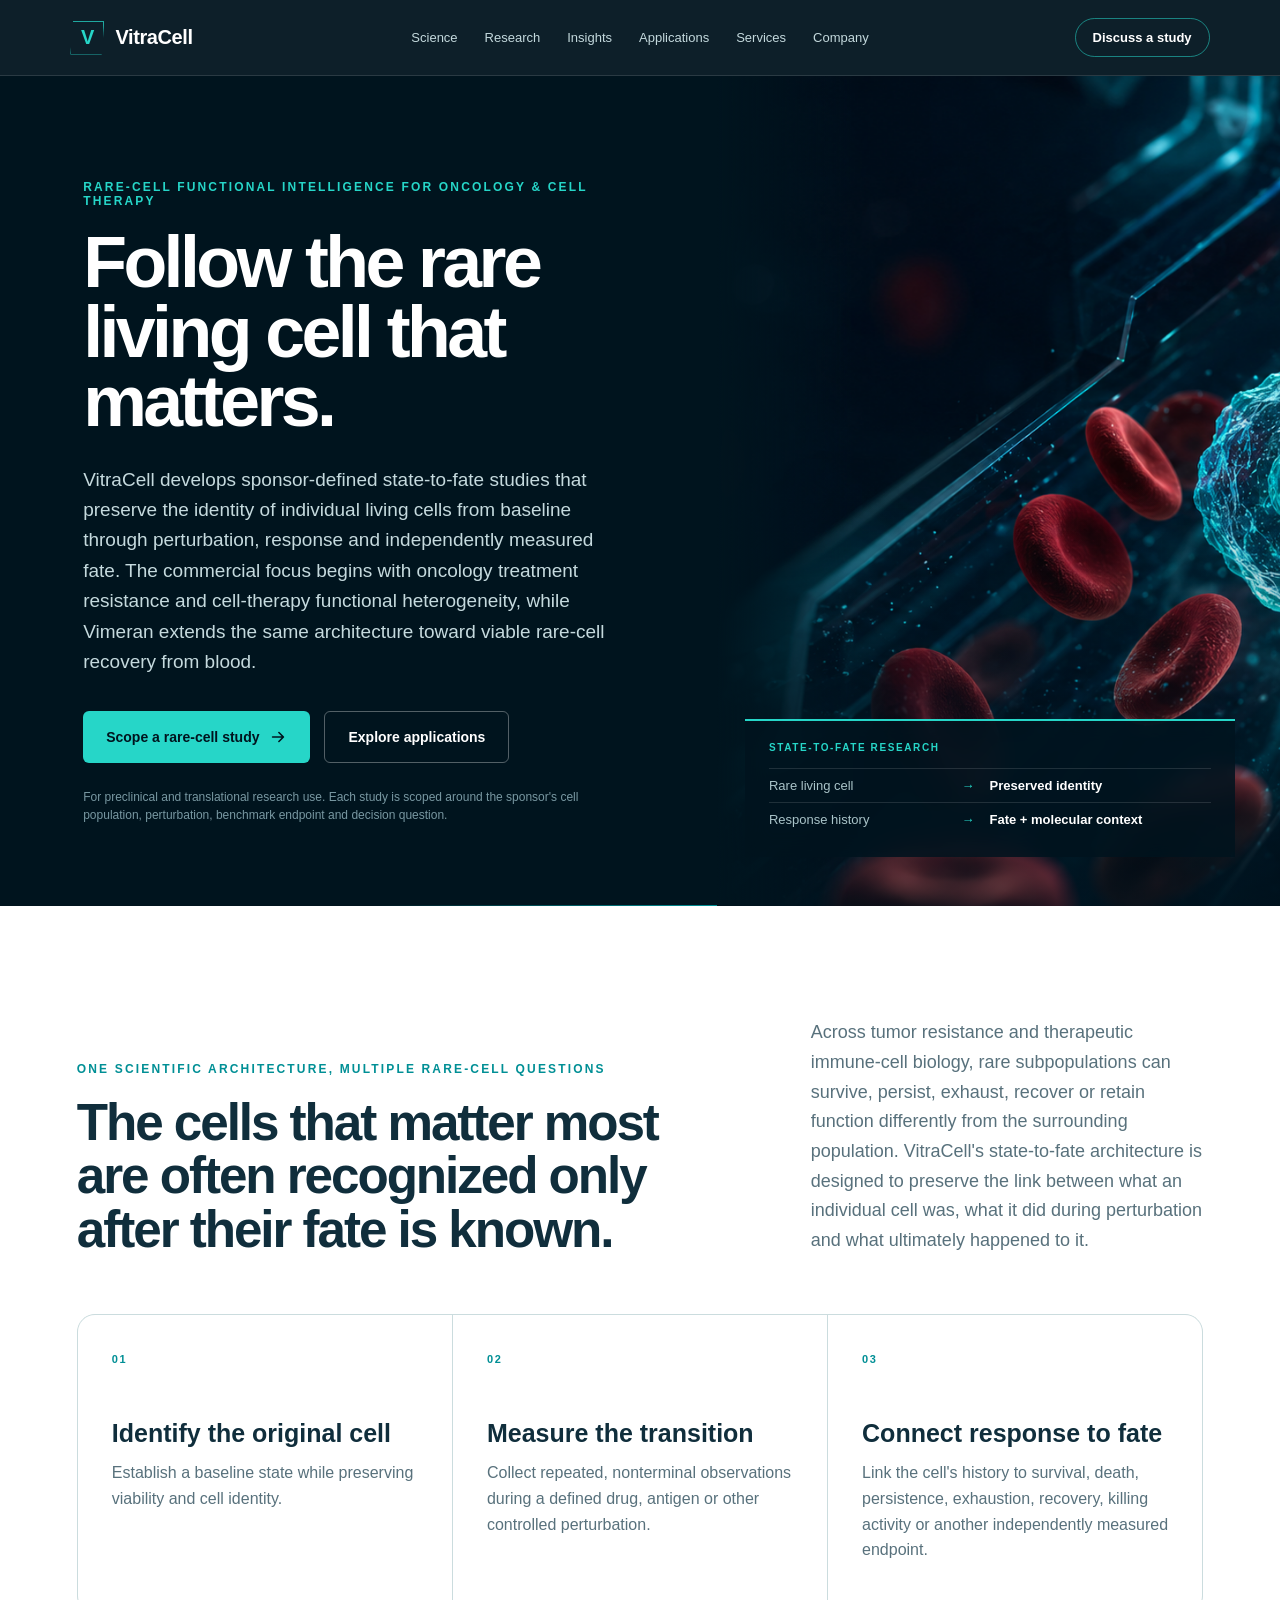
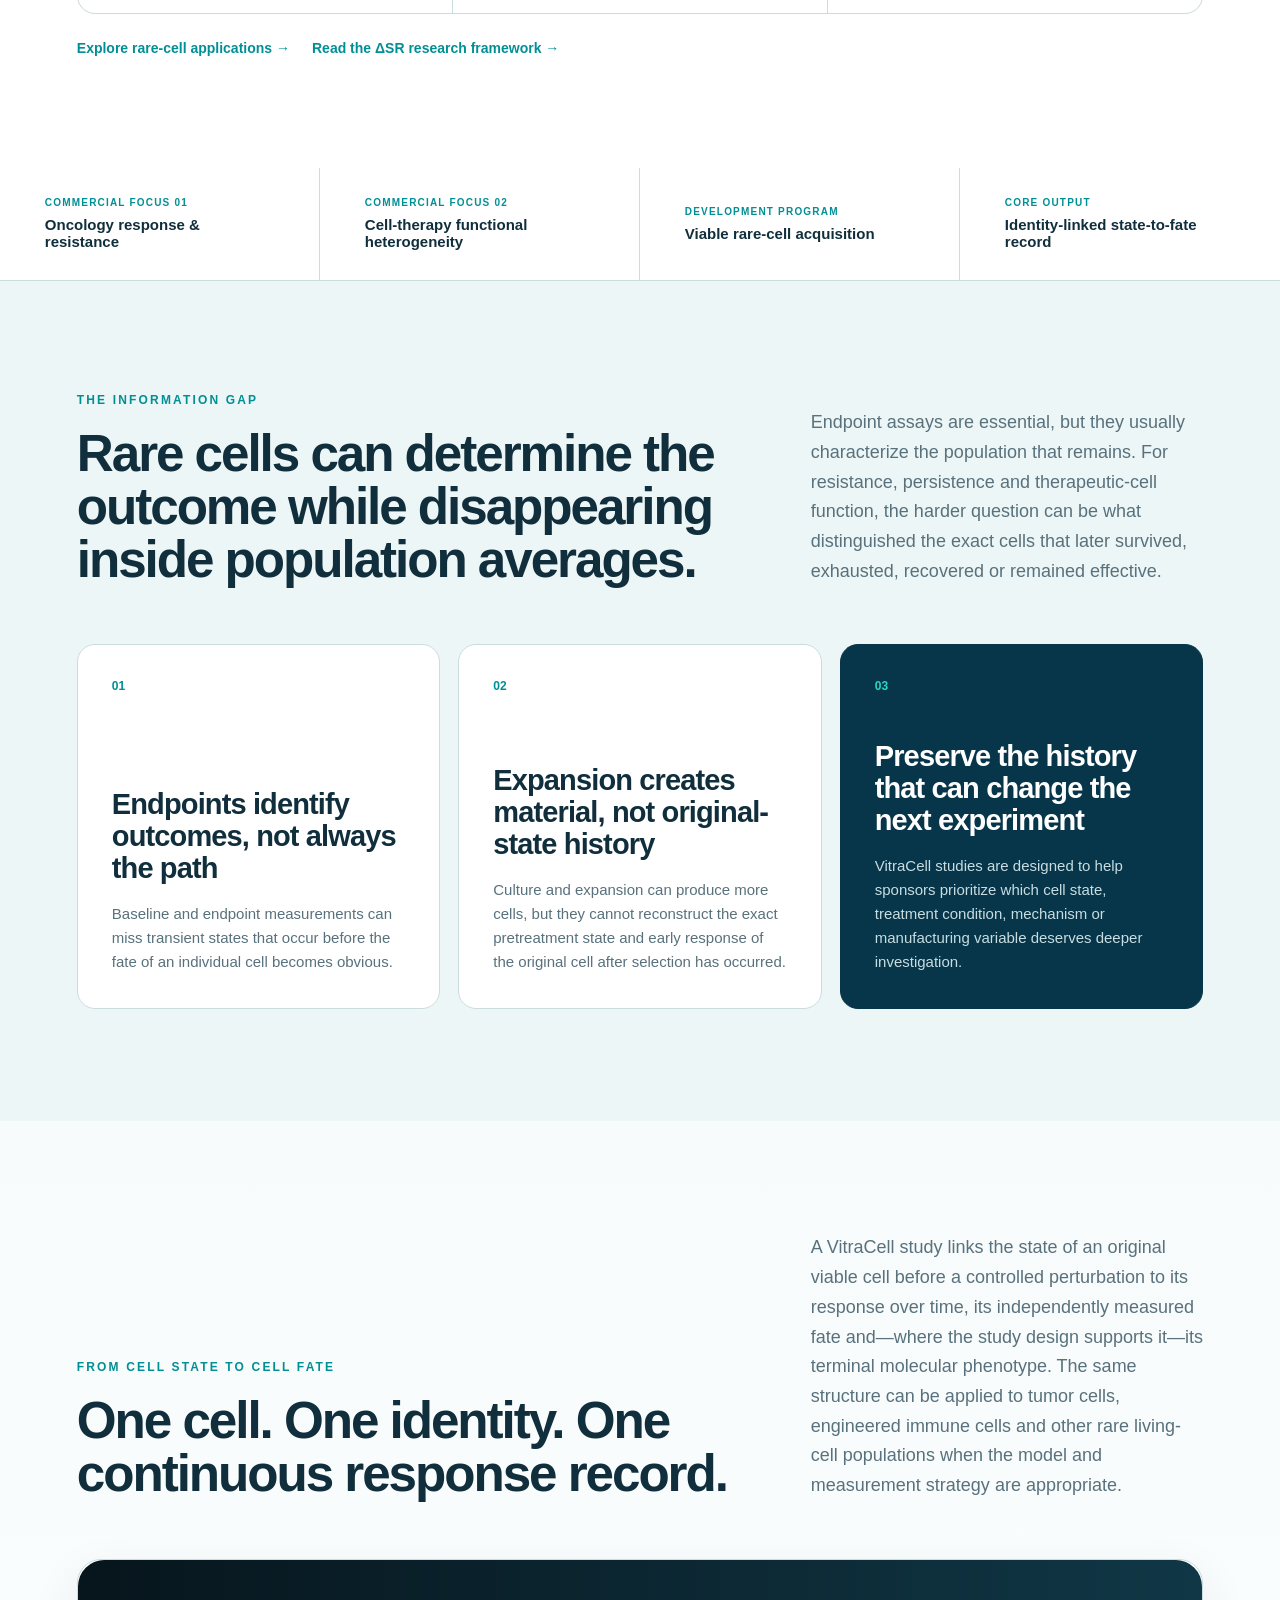
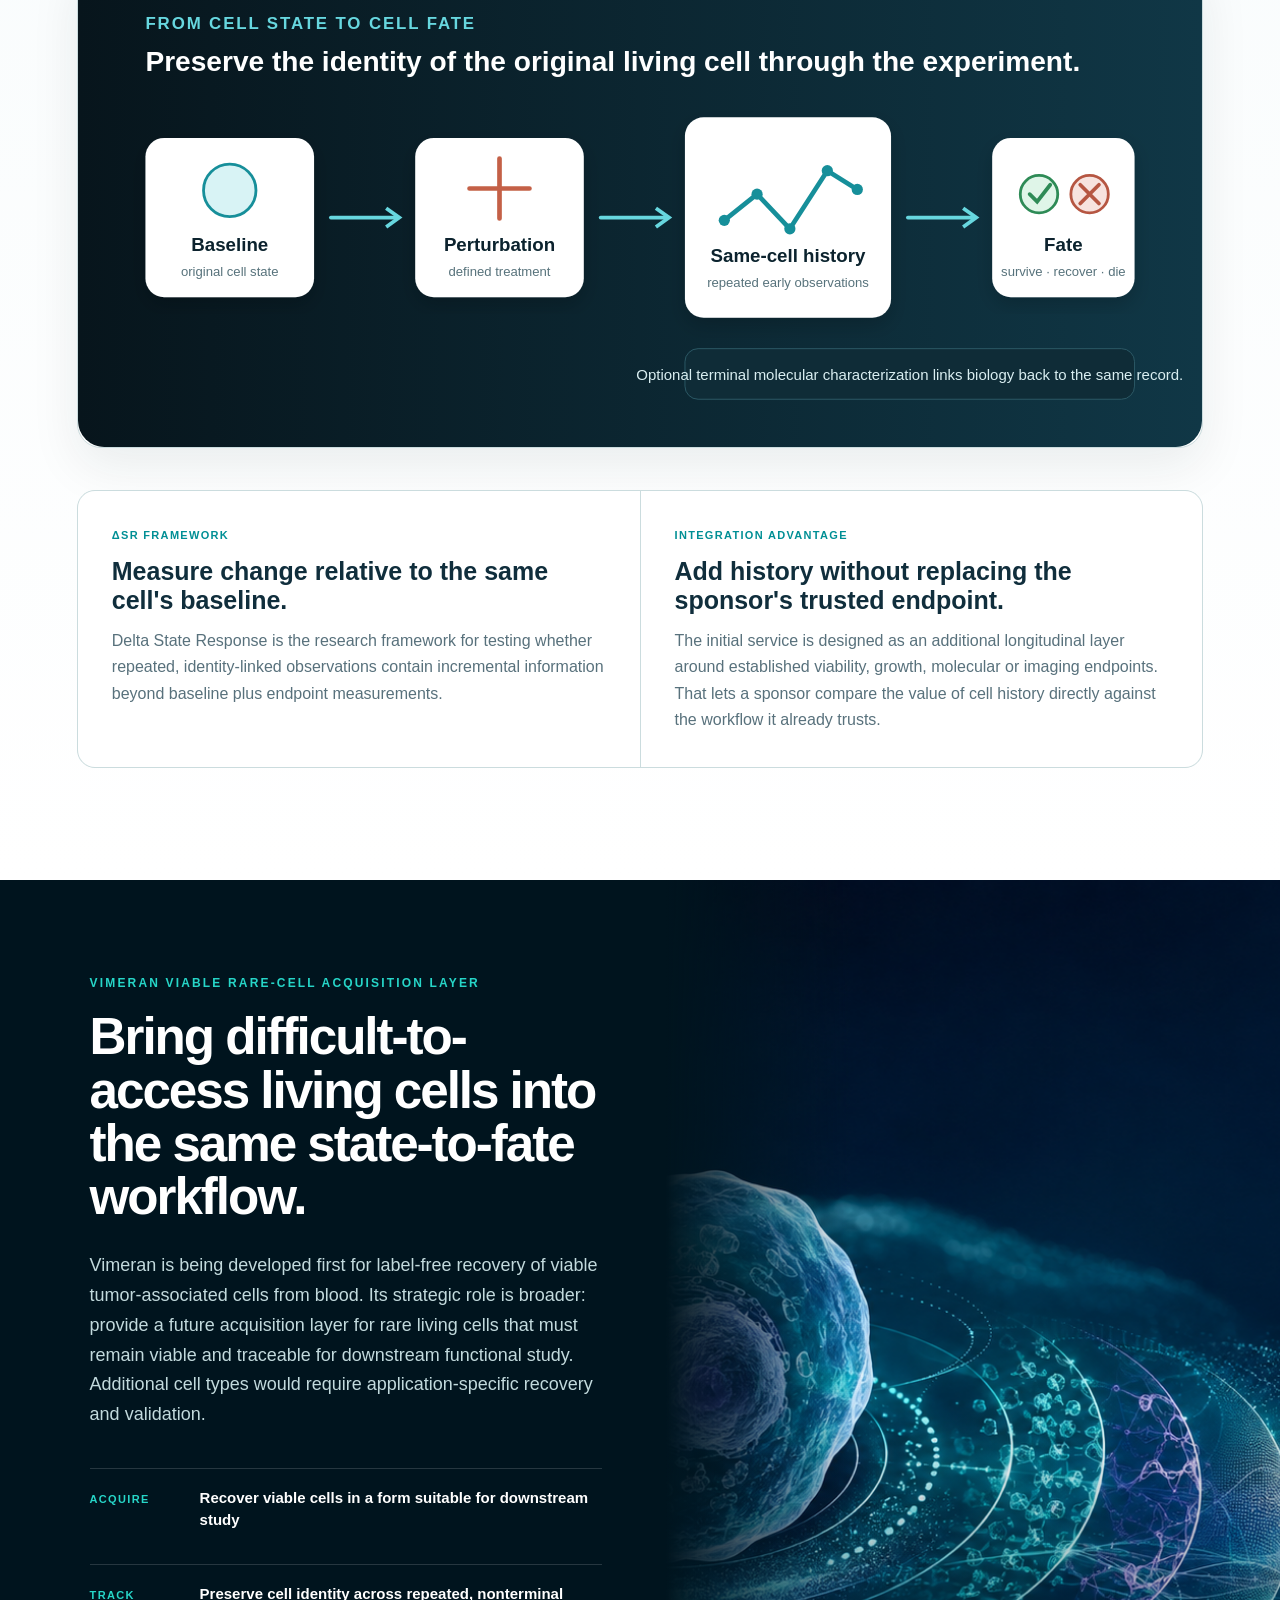
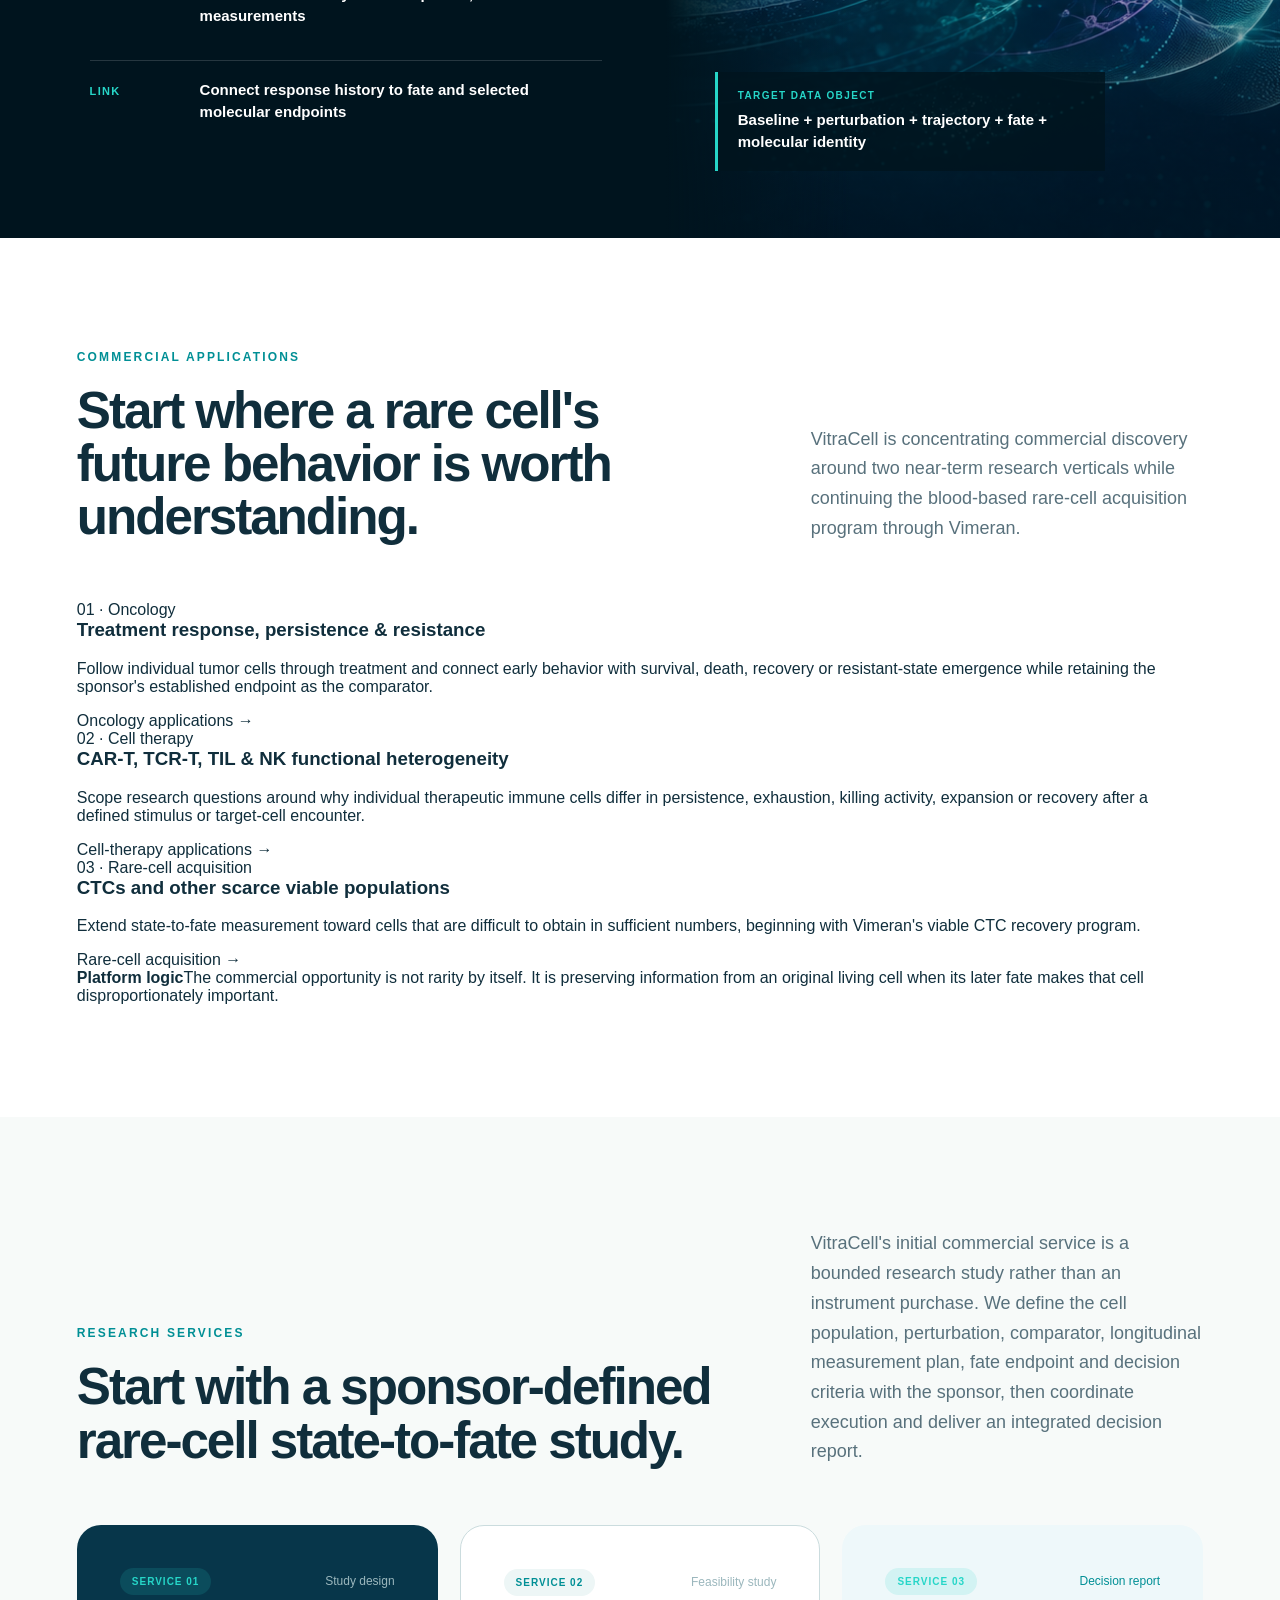
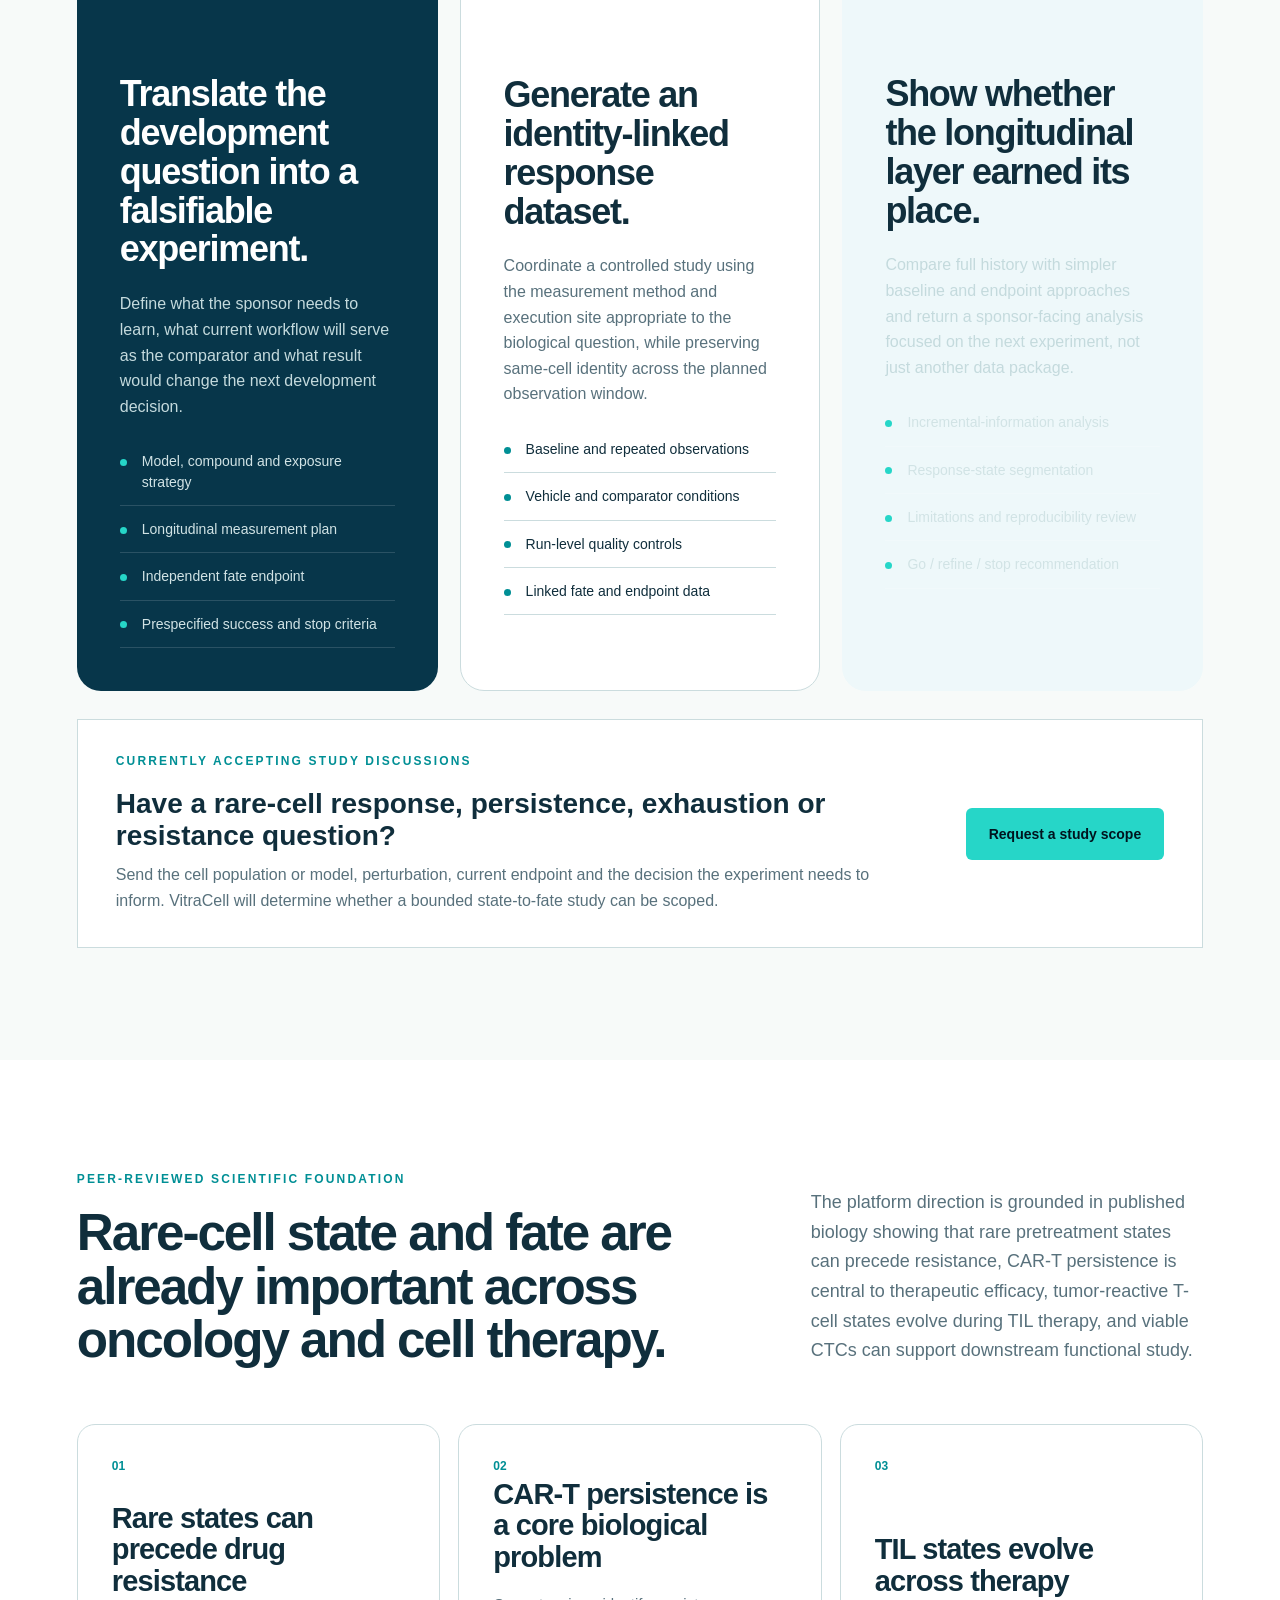
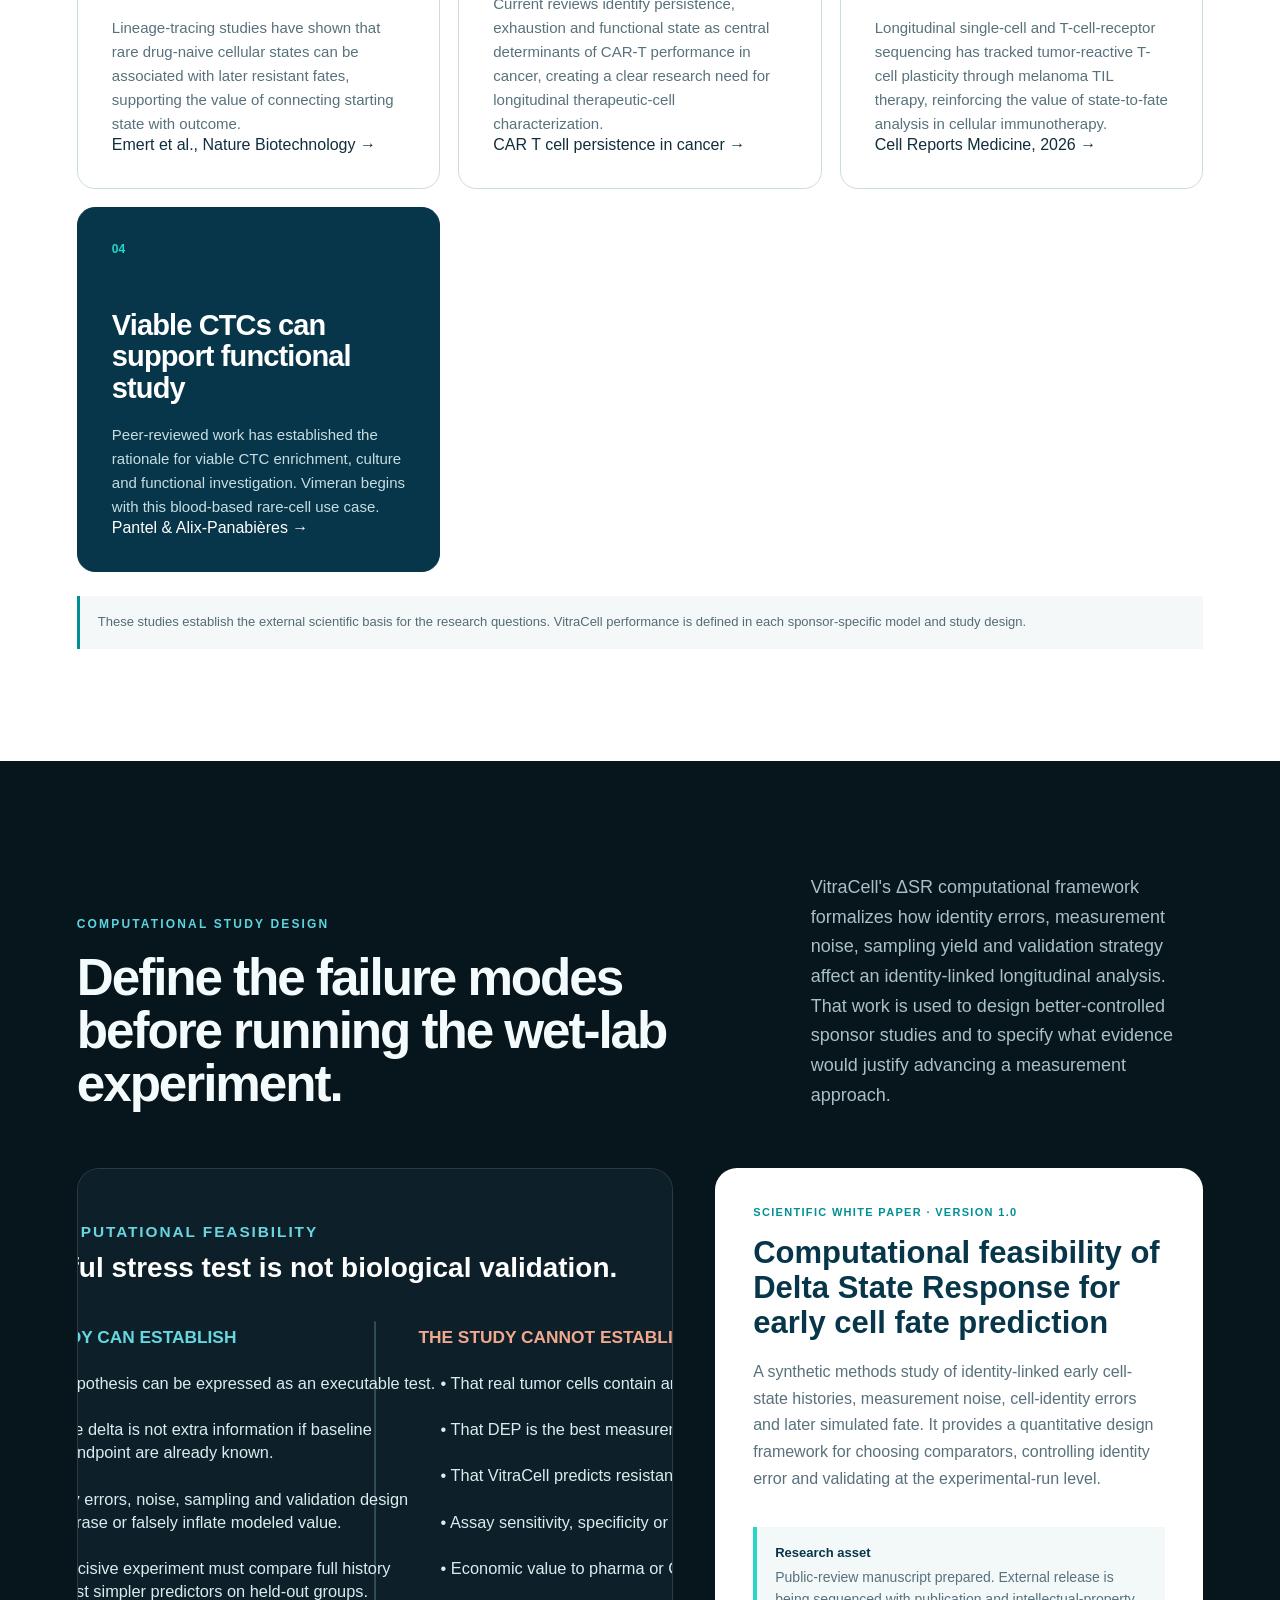
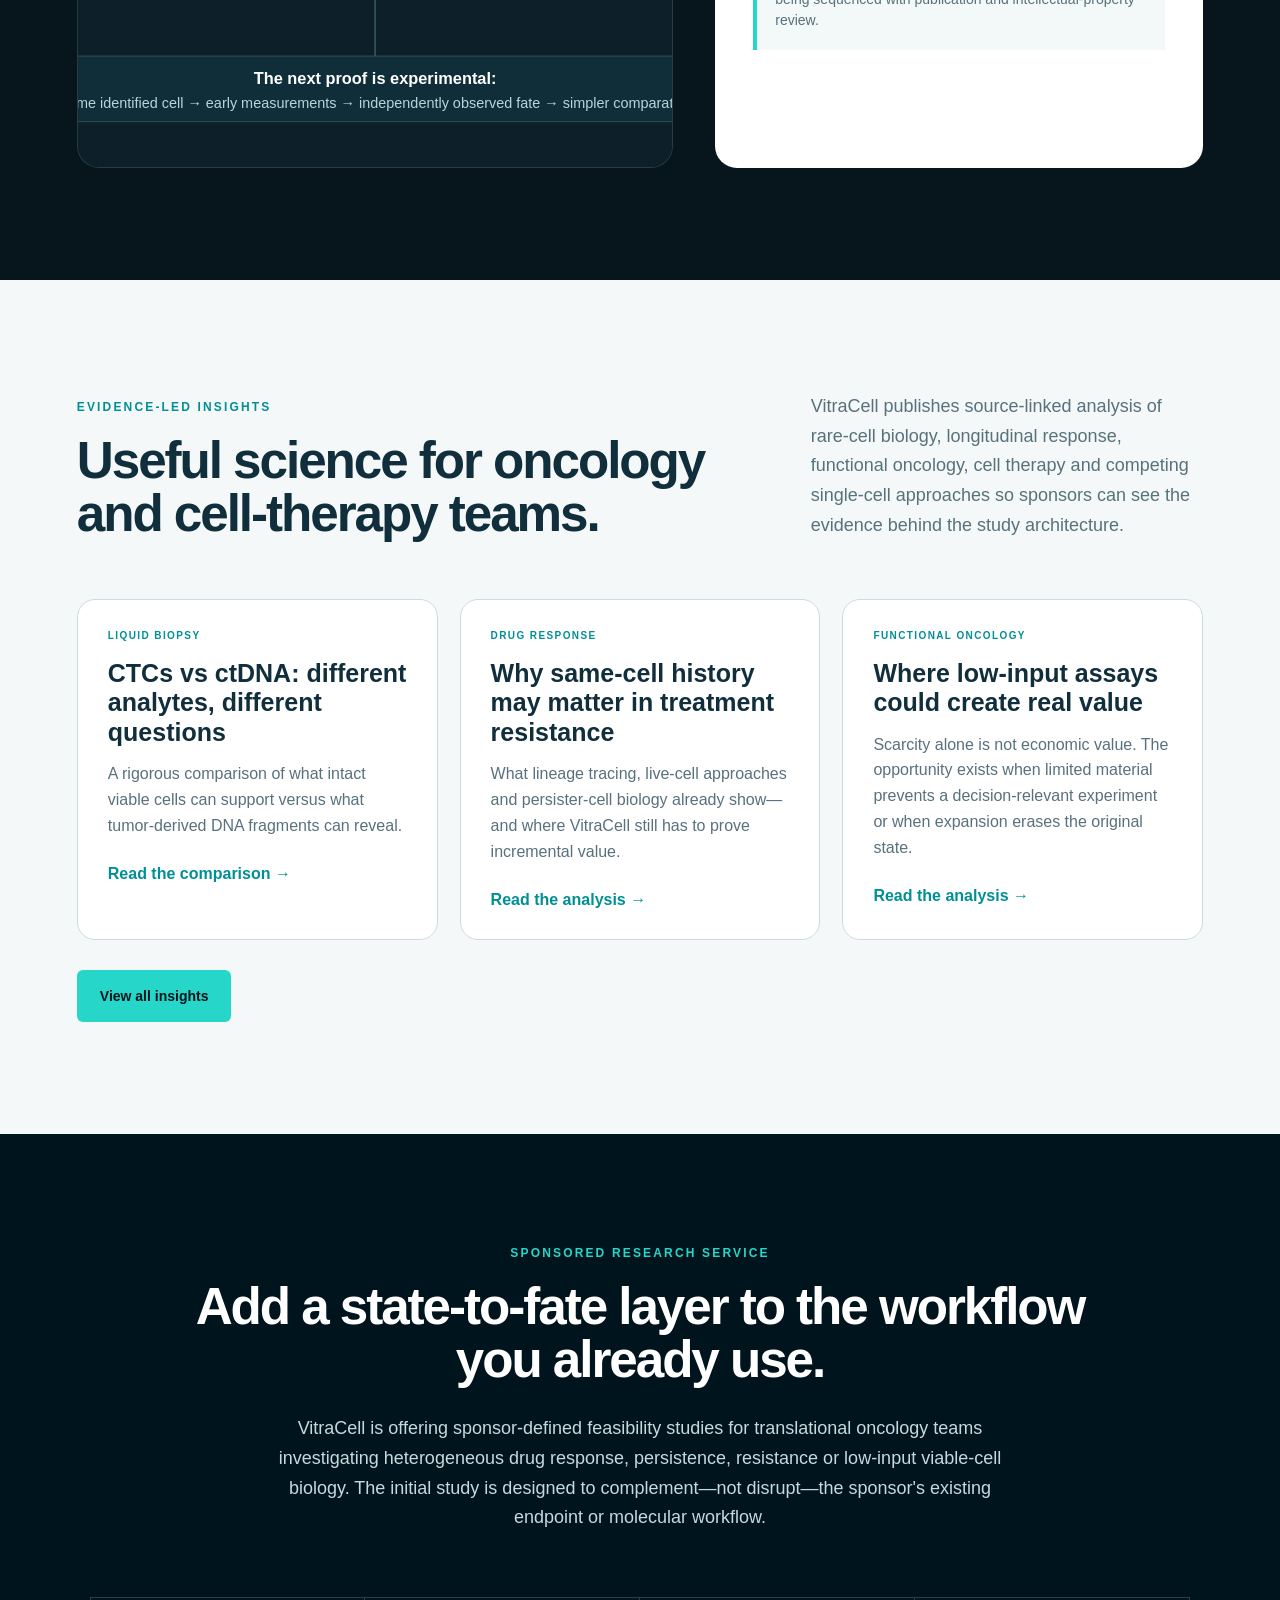
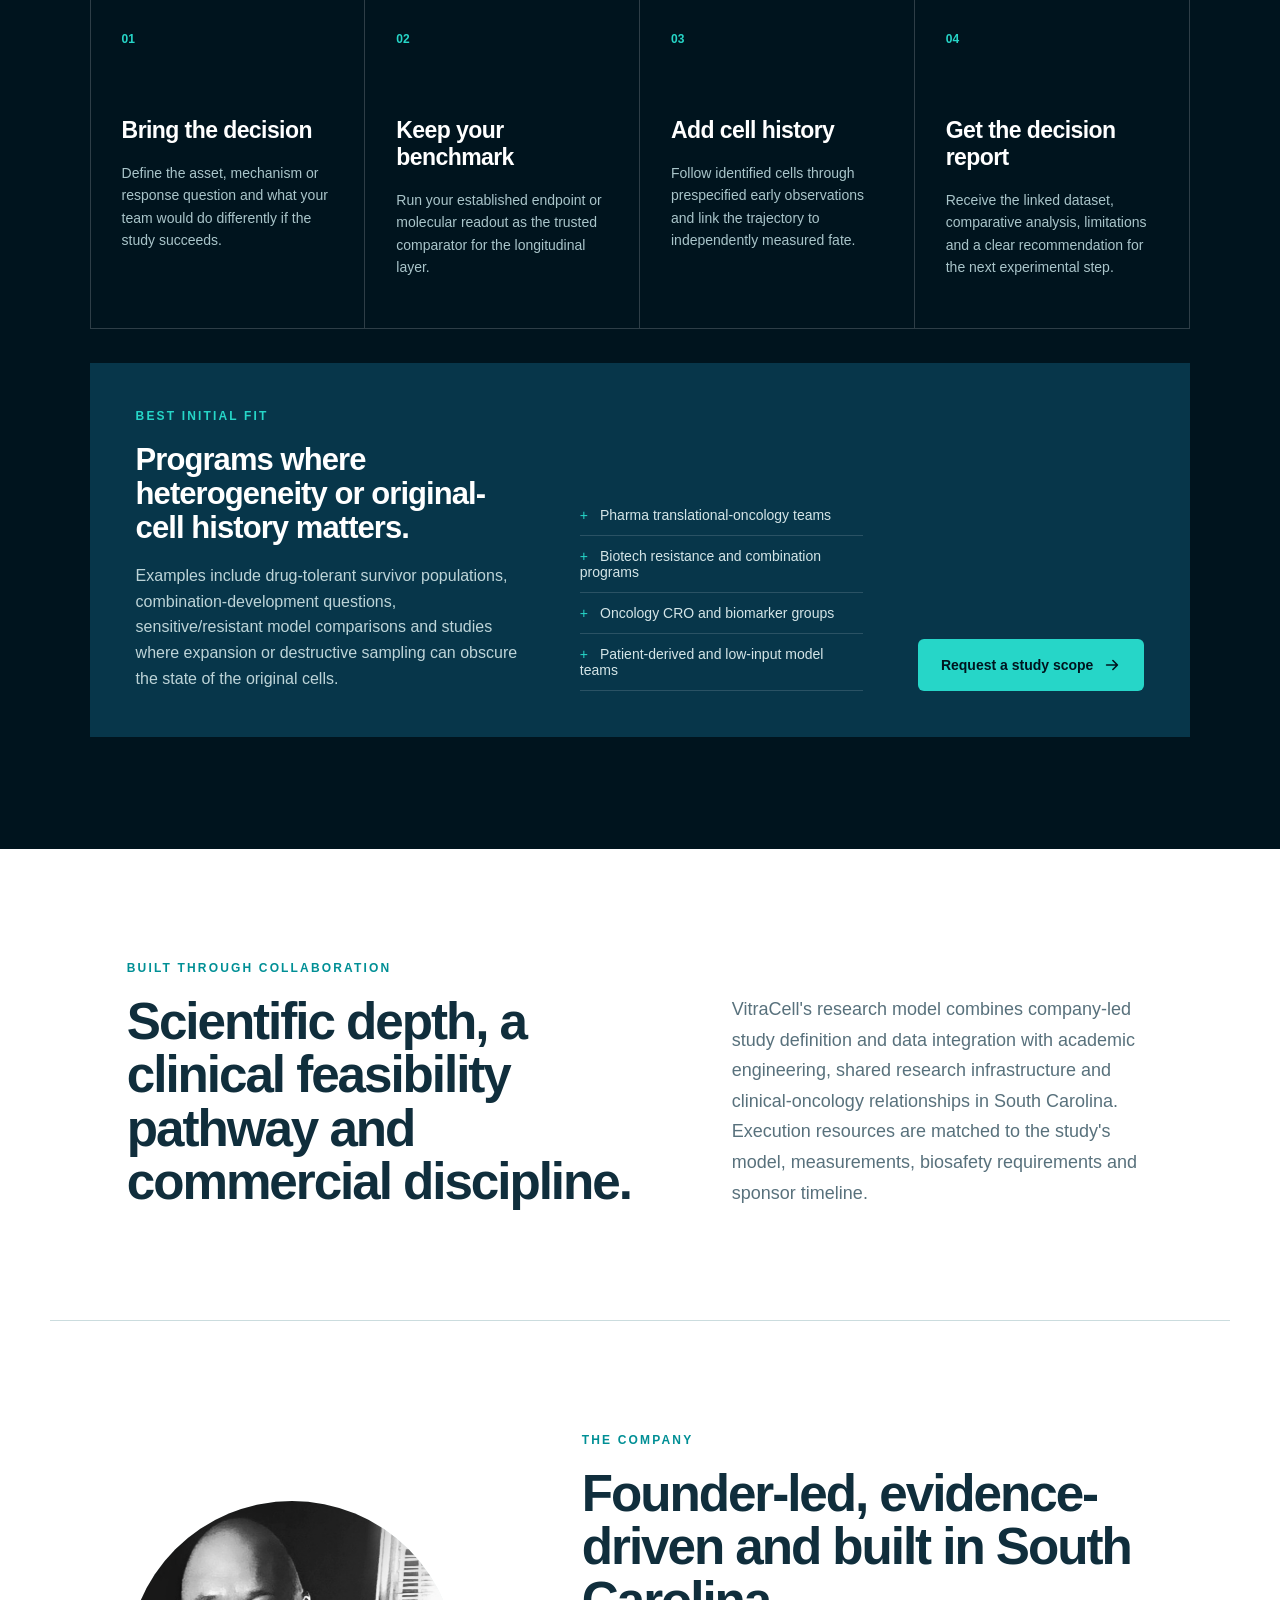
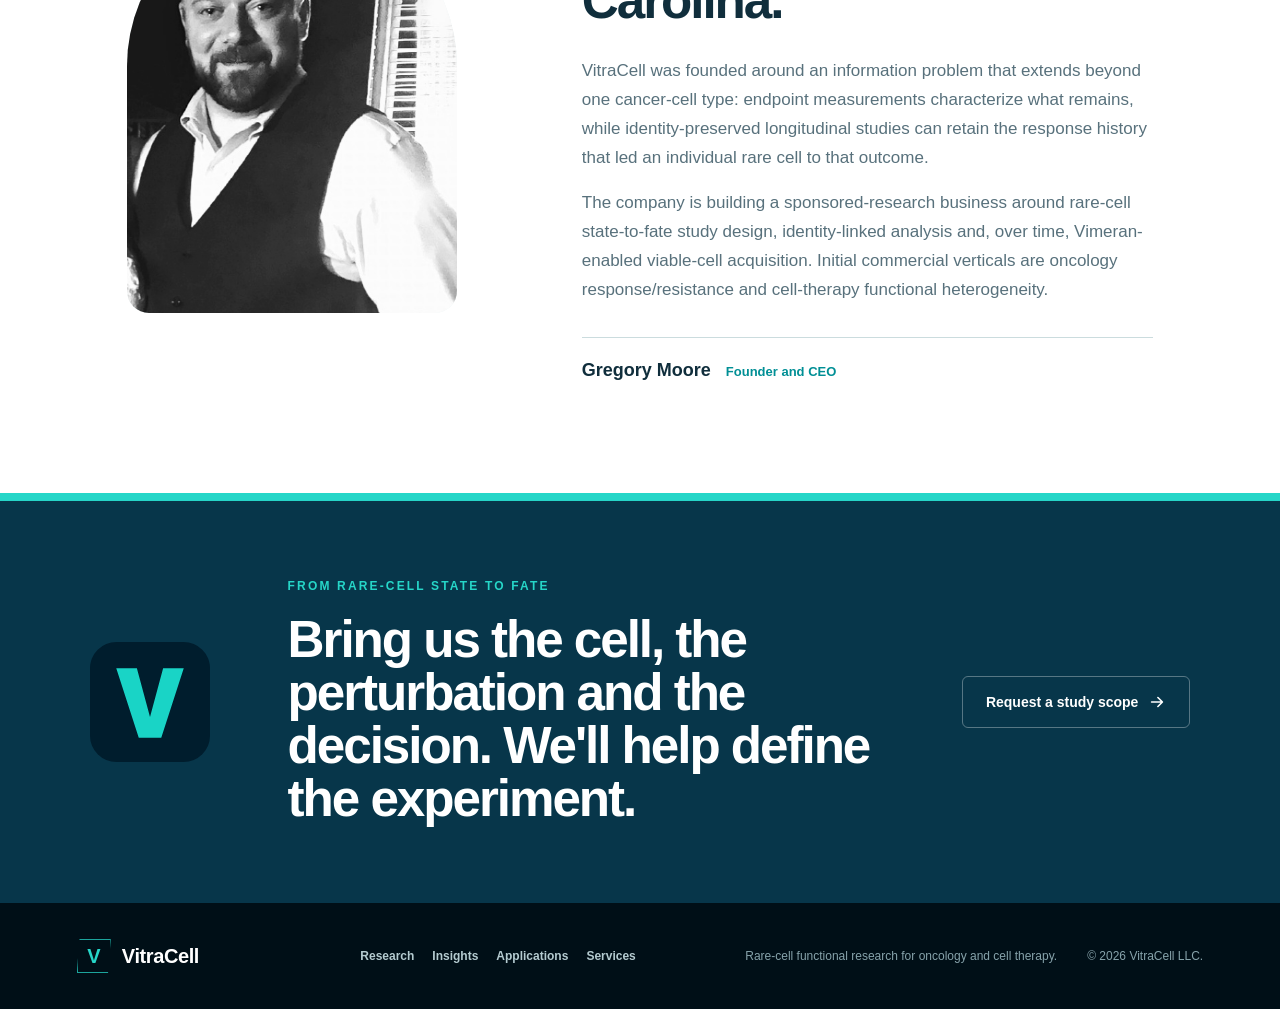
==== commit 89abadfe: "Reposition VitraCell around rare-cell state-to-fate research" ====
--- a/index.html
+++ b/index.html
@@ -13,21 +13,21 @@
   <meta name="viewport" content="width=device-width, initial-scale=1">
   <meta name="robots" content="index,follow,max-image-preview:large,max-snippet:-1,max-video-preview:-1">
   <meta name="theme-color" content="#00141e">
-  <title>VitraCell | Longitudinal Same-Cell Response for Translational Oncology</title>
-  <meta name="description" content="VitraCell is developing an identity-preserved, low-input functional oncology platform to connect the early response history of original viable tumor cells with eventual fate and molecular identity.">
+  <title>VitraCell | Rare-Cell State-to-Fate Research for Oncology & Cell Therapy</title>
+  <meta name="description" content="VitraCell develops sponsor-defined rare-cell state-to-fate studies for oncology and cell therapy, linking the starting state of individual living cells with response, fate and molecular context.">
   <link rel="canonical" href="https://www.vitracell.io/">
-  <meta property="og:title" content="VitraCell | Preserve the History of the Living Cell">
-  <meta property="og:description" content="VitraCell develops sponsored state-to-fate studies that connect the response history of individual viable tumor cells with independently measured fate and molecular context.">
+  <meta property="og:title" content="VitraCell | Follow the Rare Living Cell That Matters">
+  <meta property="og:description" content="Rare-cell functional research for oncology and cell therapy: preserve identity, measure response over time, and link the original living cell to fate and molecular context.">
   <meta property="og:url" content="https://www.vitracell.io/">
   <meta property="og:site_name" content="VitraCell">
   <meta property="og:type" content="website">
   <meta property="og:image" content="https://www.vitracell.io/og.png">
   <meta property="og:image:width" content="1200">
   <meta property="og:image:height" content="630">
-  <meta property="og:image:alt" content="VitraCell viable-cell data layer for translational oncology">
+  <meta property="og:image:alt" content="VitraCell rare-cell state-to-fate research for oncology and cell therapy">
   <meta name="twitter:card" content="summary_large_image">
-  <meta name="twitter:title" content="VitraCell | From Cell State to Cell Fate">
-  <meta name="twitter:description" content="Preserve identity. Measure response over time. Link the original living cell to its eventual fate.">
+  <meta name="twitter:title" content="VitraCell | Rare-Cell State to Fate">
+  <meta name="twitter:description" content="Rare-cell functional research for oncology and cell therapy: identity, response history, fate and molecular context.">
   <meta name="twitter:image" content="https://www.vitracell.io/og.png">
   <link rel="icon" href="/favicon.svg" type="image/svg+xml">
   <link rel="preconnect" href="https://www.googletagmanager.com" crossorigin>
@@ -46,10 +46,10 @@
         "legalName":"VitraCell LLC",
         "url":"https://www.vitracell.io/",
         "logo":"https://www.vitracell.io/favicon.svg",
-        "description":"Preclinical precision-oncology company developing an identity-preserved, low-input state-to-fate research platform for viable tumor cells.",
+        "description":"Rare-cell functional research company developing identity-preserved state-to-fate studies for oncology and cell therapy.",
         "email":"Gregory.Moore@VitraCell.io",
         "founder":{"@type":"Person","name":"Gregory Moore"},
-        "knowsAbout":["translational oncology","functional precision oncology","circulating tumor cells","single-cell analysis","drug response","treatment resistance","longitudinal cell measurement"],
+        "knowsAbout":["rare-cell analysis","translational oncology","cell therapy","CAR-T","TCR-T","tumor-infiltrating lymphocytes","NK cells","circulating tumor cells","single-cell analysis","drug response","treatment resistance","longitudinal cell measurement"],
         "address":{"@type":"PostalAddress","addressLocality":"Lexington","addressRegion":"SC","addressCountry":"US"}
       },
       {
@@ -61,7 +61,7 @@
         "inLanguage":"en-US"
       }
     ]
-  }</script><header class="site-header"><a class="brand" href="/" aria-label="VitraCell home"><span class="brand-mark" aria-hidden="true">V</span><span>VitraCell</span></a><nav class="desktop-nav" aria-label="Primary navigation"><a href="#state-to-fate">Science</a><a href="/research/delta-state-response.html">Research</a><a href="/insights/">Insights</a><a href="/partners/translational-oncology.html">Services</a><a href="#company">Company</a></nav><details class="mobile-menu"><summary aria-label="Open navigation">Menu</summary><div><a href="#state-to-fate">Science</a><a href="/research/delta-state-response.html">Research</a><a href="/insights/">Insights</a><a href="/partners/translational-oncology.html">Services</a><a href="#company">Company</a></div></details><a class="header-cta" data-cta="header-discuss-study" href="mailto:Gregory.Moore@VitraCell.io?subject=VitraCell%20Research%20Collaboration">Discuss a study</a></header><section class="hero" id="top"><div class="hero-copy"><p class="eyebrow">Sponsored translational oncology research</p><h1>Preserve the history of the living tumor cell.</h1><p class="hero-lede">VitraCell develops state-to-fate research studies that follow individual viable tumor cells from pretreatment baseline through controlled perturbation to independently measured fate and molecular context. The objective is practical: give drug-development teams a higher-resolution view of response heterogeneity before deciding which cells, conditions or mechanisms deserve deeper investigation.</p><div class="hero-actions"><a class="button button-primary" data-cta="hero-request-scope" href="mailto:Gregory.Moore@VitraCell.io?subject=VitraCell%20Sponsored%20Study%20Scope&body=Development%20question%3A%0A%0AModel%20or%20sample%3A%0A%0ACurrent%20assay%20and%20limitation%3A%0A%0ADecision%20this%20study%20should%20inform%3A%0A">Request a study scope <svg viewBox="0 0 20 20" aria-hidden="true"><path d="M4 10h11M11 5l5 5-5 5" fill="none" stroke="currentColor" stroke-width="1.8" stroke-linecap="round" stroke-linejoin="round"></path></svg></a><a class="button button-secondary" href="#state-to-fate">Explore the science</a></div><p class="hero-note">For preclinical and translational research use. Study model, measurement method, endpoints, execution site and acceptance criteria are defined with each sponsor.</p></div><div class="hero-visual" aria-label="Scientific visualization of a viable rare tumor cell"><img src="/assets/rare-cell-hero.png" alt="Scientific visualization of a viable rare tumor cell in a blood sample" loading="eager" fetchpriority="high" decoding="async" sizes="(max-width: 960px) 100vw, 44vw" style="position:absolute;inset:0;width:100%;height:100%;object-fit:cover"/><div class="decision-panel"><p>Research question</p><div><span>Original cell</span><b>→</b><strong>Preserved identity</strong></div><div><span>Response history</span><b>→</b><strong>State-to-fate context</strong></div></div></div></section><section class="section thesis-section" id="explainer"><div class="section-heading"><div><p class="eyebrow">The scientific basis</p><h2>Drug response is dynamic. Endpoint measurements capture only part of the story.</h2></div><p>Peer-reviewed work across lineage tracing, live-cell phenotyping, persister biology and single-cell analysis shows that pretreatment state and response dynamics can relate to later treatment fate. VitraCell turns that documented premise into a sponsor-defined experiment centered on the same identified living cell.</p></div><div class="thesis-grid"><article><span>01</span><h3>Observe the original cell</h3><p>Establish a pretreatment state while preserving viability and identity.</p></article><article><span>02</span><h3>Measure the transition</h3><p>Collect repeated, nonterminal observations during a defined perturbation.</p></article><article><span>03</span><h3>Link history to fate</h3><p>Compare the trajectory with independently observed survival, death, recovery or other validated endpoints.</p></article></div><div class="thesis-links"><a href="/insights/same-cell-history-drug-response.html">Why same-cell history matters →</a><a href="/research/delta-state-response.html">Read the ΔSR research framework →</a></div></section><section class="position-strip" aria-label="VitraCell development position"><div><span>Research service</span><strong>Sponsored state-to-fate studies</strong></div><div><span>Best-fit question</span><strong>Heterogeneous treatment response</strong></div><div><span>Study output</span><strong>Identity-linked response record</strong></div><div><span>Commercial model</span><strong>Defined SOW + research report</strong></div></section><section class="section problem-section" id="problem"><div class="section-heading"><div><p class="eyebrow">The information gap</p><h2>Endpoint assays tell you what remains. State-to-fate studies preserve how individual cells got there.</h2></div><p>Population averages, destructive endpoints and post-treatment survivor analysis are essential tools. An identity-preserved longitudinal layer adds a different view: the sequence of changes experienced by the exact cell that ultimately survives, recovers, arrests or dies.</p></div><div class="constraint-grid"><article><span>01</span><h3>Snapshots can lose the path</h3><p>Baseline and endpoint measurements can show where a cell population started and where it ended without revealing the intermediate response of the exact cells that survived, recovered or died.</p></article><article><span>02</span><h3>Expansion creates material, not history</h3><p>Growing surviving cells can provide more material for study, but it cannot reconstruct the pretreatment state and early response of the original cell before culture and selection occurred.</p></article><article class="constraint-answer"><span>03</span><h3>Turn cell history into a development decision</h3><p>The service is designed to help teams prioritize which condition, cell population or mechanism deserves deeper molecular, combination or translational investigation.</p></article></div></section><section class="section state-section" id="state-to-fate"><div class="section-heading"><div><p class="eyebrow">From cell state to cell fate</p><h2>One cell. One identity. One continuous response record.</h2></div><p>A VitraCell study links the state of an original viable cell before treatment to its response during perturbation, its independently measured fate and—where the study design supports it—its terminal molecular phenotype. The resulting record is built to integrate with the sponsor&apos;s existing endpoint and molecular workflow.</p></div><div class="state-visual-wrap"><img src="/assets/state-to-fate-workflow.svg" alt="Conceptual VitraCell state-to-fate workflow showing baseline, perturbation, repeated same-cell observation, fate and molecular characterization" loading="lazy" decoding="async"></div><div class="state-copy-grid"><article><span>ΔSR framework</span><h3>Measure change relative to the same cell's baseline.</h3><p>Delta State Response is the research framework for testing whether repeated, identity-linked observations contain incremental information beyond baseline plus endpoint measurements.</p></article><article><span>Integration advantage</span><h3>Add history without replacing the sponsor&apos;s trusted endpoint.</h3><p>The initial service is designed as an additional longitudinal layer around established viability, growth, molecular or imaging endpoints. That lets a sponsor compare the value of cell history directly against the workflow it already trusts.</p></article></div></section><section class="platform-section" id="platform"><div class="platform-copy"><p class="eyebrow">Vimeran viable-cell acquisition layer</p><h2>Extend the same state-to-fate workflow toward viable cells recovered from blood.</h2><p>Vimeran is VitraCell&apos;s developing acquisition layer for label-free recovery of viable tumor-associated cells. Its role in the broader service architecture is to bring increasingly scarce, original cells into the same identity-preserved measurement and characterization workflow.</p><div class="platform-pillars"><div><span>Acquire</span><strong>Recover viable cells in a form suitable for downstream study</strong></div><div><span>Track</span><strong>Preserve cell identity across repeated, nonterminal measurements</strong></div><div><span>Link</span><strong>Connect response history to fate and selected molecular endpoints</strong></div></div></div><div class="platform-visual"><img src="/assets/cell-fingerprint.png" alt="Scientific visualization connecting a viable cell with a multidimensional response record" loading="lazy" decoding="async" sizes="(max-width: 900px) 100vw, 48vw" style="position:absolute;inset:0;width:100%;height:100%;object-fit:cover"/><div class="visual-caption"><span>Target data object</span><strong>Baseline + perturbation + trajectory + fate + molecular identity</strong></div></div></section><section class="section program-section" id="program"><div class="section-heading"><div><p class="eyebrow">Research services</p><h2>Start with a sponsor-defined state-to-fate feasibility study.</h2></div><p>VitraCell&apos;s initial commercial service is a bounded translational study, not an instrument purchase. We define the development question, model, comparator, longitudinal measurement plan, fate endpoint and success criteria with the sponsor, then coordinate execution and deliver an integrated decision report.</p></div><div class="program-grid three-gate"><article class="program-card current-card"><div class="program-status"><span>Service 01</span><em>Study design</em></div><h3>Translate the development question into a falsifiable experiment.</h3><p>Define what the sponsor needs to learn, what current workflow will serve as the comparator and what result would change the next development decision.</p><ul><li>Model, compound and exposure strategy</li><li>Longitudinal measurement plan</li><li>Independent fate endpoint</li><li>Prespecified success and stop criteria</li></ul></article><article class="program-card evidence-card"><div class="program-status"><span>Service 02</span><em>Feasibility study</em></div><h3>Generate an identity-linked response dataset.</h3><p>Coordinate a controlled study using the measurement method and execution site appropriate to the biological question, while preserving same-cell identity across the planned observation window.</p><ul><li>Baseline and repeated observations</li><li>Vehicle and comparator conditions</li><li>Run-level quality controls</li><li>Linked fate and endpoint data</li></ul></article><article class="program-card vimeran-card"><div class="program-status"><span>Service 03</span><em>Decision report</em></div><h3>Show whether the longitudinal layer earned its place.</h3><p>Compare full history with simpler baseline and endpoint approaches and return a sponsor-facing analysis focused on the next experiment, not just another data package.</p><ul><li>Incremental-information analysis</li><li>Response-state segmentation</li><li>Limitations and reproducibility review</li><li>Go / refine / stop recommendation</li></ul></article></div><div class="service-cta"><div><p class="eyebrow">Currently accepting study discussions</p><h3>Have an oncology response, persistence or resistance question?</h3><p>Send the model, treatment question, current assay and the decision you need the experiment to inform. VitraCell will determine whether a bounded study can be scoped.</p></div><a class="button button-primary" data-cta="services-request-scope" href="mailto:Gregory.Moore@VitraCell.io?subject=VitraCell%20Sponsored%20Study%20Scope">Request a study scope</a></div></section><section class="section science-section" id="science"><div class="section-heading"><div><p class="eyebrow">Peer-reviewed scientific foundation</p><h2>The service is built on documented biology, not an invented need.</h2></div><p>Independent research has established several foundations relevant to VitraCell: viable CTCs can support functional study; intact cells retain phenotypic information unavailable from cell-free analytes; treatment can induce measurable single-cell physical and electrical state changes; and pretreatment cell state can be associated with later resistance fate.</p></div><div class="constraint-grid"><article><span>01</span><h3>Viable CTCs enable functional study</h3><p>Peer-reviewed work has described viable CTC enrichment, culture and functional investigation, including drug-screening applications. The scarcity of CTCs remains a major technical constraint.</p><a href="https://pubmed.ncbi.nlm.nih.gov/26637479/" target="_blank" rel="noopener">Pantel &amp; Alix-Panabières, Clinical Chemistry →</a></article><article><span>02</span><h3>CTCs can complement ctDNA</h3><p>Recent reviews distinguish viable CTCs from ctDNA because intact cells retain phenotypic and functional information, supporting their study as a complementary liquid-biopsy analyte.</p><a href="https://pubmed.ncbi.nlm.nih.gov/41897330/" target="_blank" rel="noopener">Recent CTC precision-oncology review →</a></article><article><span>03</span><h3>Drug exposure can change cell state</h3><p>Single-cell impedance studies have detected heterogeneous drug-associated electrical responses, including signals observed before overt phenotypic change in experimental cancer-cell systems.</p><a href="https://pubmed.ncbi.nlm.nih.gov/34164023/" target="_blank" rel="noopener">Chemical Science single-cell study →</a></article><article class="constraint-answer"><span>04</span><h3>Treatment changes measurable cell state</h3><p>Recent mechanophenotype and single-cell electrical studies reinforce that therapeutic perturbation can produce measurable state transitions. VitraCell uses that evidence to design longitudinal studies that connect early response measurements with later fate.</p><a href="https://pubmed.ncbi.nlm.nih.gov/42467926/" target="_blank" rel="noopener">2026 mechanophenotype study →</a></article></div><p class="evidence-note">The cited studies establish the external scientific basis for the research strategy. VitraCell-sponsored studies define performance and utility for each specific model, measurement method and use case.</p></section><section class="section research-section" id="research"><div class="section-heading"><div><p class="eyebrow">Computational study design</p><h2>Define the failure modes before running the wet-lab experiment.</h2></div><p>VitraCell&apos;s ΔSR computational framework formalizes how identity errors, measurement noise, sampling yield and validation strategy affect an identity-linked longitudinal analysis. That work is used to design better-controlled sponsor studies and to specify what evidence would justify advancing a measurement approach.</p></div><div class="research-grid"><div class="research-visual"><img src="/assets/evidence-boundary.svg" alt="Evidence boundary graphic separating what VitraCell's synthetic Delta State Response study can establish from what still requires biological experiments" loading="lazy" decoding="async"></div><article class="paper-card"><span class="paper-label">Scientific white paper · Version 1.0</span><h3>Computational feasibility of Delta State Response for early cell fate prediction</h3><p>A synthetic methods study of identity-linked early cell-state histories, measurement noise, cell-identity errors and later simulated fate. It provides a quantitative design framework for choosing comparators, controlling identity error and validating at the experimental-run level.</p><div class="paper-status"><strong>Research asset</strong><span>Public-review manuscript prepared. External release is being sequenced with publication and intellectual-property review.</span></div><a class="button button-secondary research-cta" href="mailto:Gregory.Moore@VitraCell.io?subject=VitraCell%20DeltaSR%20Research%20Discussion">Discuss the research framework</a></article></div></section><section class="section insights-section" id="insights"><div class="section-heading"><div><p class="eyebrow">Evidence-led insights</p><h2>Useful science for translational oncology teams.</h2></div><p>VitraCell publishes concise, source-linked explanations of the scientific questions behind the platform. The goal is to make the evidence, competing approaches and unresolved assumptions visible—not to market around them.</p></div><div class="insight-grid"><article><p class="insight-kicker">Liquid biopsy</p><h3>CTCs vs ctDNA: different analytes, different questions</h3><p>A rigorous comparison of what intact viable cells can support versus what tumor-derived DNA fragments can reveal.</p><a href="/insights/ctc-vs-ctdna.html">Read the comparison →</a></article><article><p class="insight-kicker">Drug response</p><h3>Why same-cell history may matter in treatment resistance</h3><p>What lineage tracing, live-cell approaches and persister-cell biology already show—and where VitraCell still has to prove incremental value.</p><a href="/insights/same-cell-history-drug-response.html">Read the analysis →</a></article><article><p class="insight-kicker">Functional oncology</p><h3>Where low-input assays could create real value</h3><p>Scarcity alone is not economic value. The opportunity exists when limited material prevents a decision-relevant experiment or when expansion erases the original state.</p><a href="/insights/functional-precision-oncology-low-input.html">Read the analysis →</a></article></div><div class="insights-all"><a class="button button-primary" href="/insights/">View all insights</a></div></section><section class="design-section" id="design-partners"><div class="design-intro"><p class="eyebrow">Sponsored research service</p><h2>Add a state-to-fate layer to the workflow you already use.</h2><p>VitraCell is offering sponsor-defined feasibility studies for translational oncology teams investigating heterogeneous drug response, persistence, resistance or low-input viable-cell biology. The initial study is designed to complement—not disrupt—the sponsor&apos;s existing endpoint or molecular workflow.</p></div><div class="design-steps"><article><span>01</span><h3>Bring the decision</h3><p>Define the asset, mechanism or response question and what your team would do differently if the study succeeds.</p></article><article><span>02</span><h3>Keep your benchmark</h3><p>Run your established endpoint or molecular readout as the trusted comparator for the longitudinal layer.</p></article><article><span>03</span><h3>Add cell history</h3><p>Follow identified cells through prespecified early observations and link the trajectory to independently measured fate.</p></article><article><span>04</span><h3>Get the decision report</h3><p>Receive the linked dataset, comparative analysis, limitations and a clear recommendation for the next experimental step.</p></article></div><div class="partner-fit"><div><p class="eyebrow">Best initial fit</p><h3>Programs where heterogeneity or original-cell history matters.</h3><p>Examples include drug-tolerant survivor populations, combination-development questions, sensitive/resistant model comparisons and studies where expansion or destructive sampling can obscure the state of the original cells.</p></div><ul><li>Pharma translational-oncology teams</li><li>Biotech resistance and combination programs</li><li>Oncology CRO and biomarker groups</li><li>Patient-derived and low-input model teams</li></ul><a class="button button-primary" data-cta="design-partner-request-scope" href="mailto:Gregory.Moore@VitraCell.io?subject=VitraCell%20Sponsored%20State-to-Fate%20Study">Request a study scope <svg viewBox="0 0 20 20" aria-hidden="true"><path d="M4 10h11M11 5l5 5-5 5" fill="none" stroke="currentColor" stroke-width="1.8" stroke-linecap="round" stroke-linejoin="round"></path></svg></a></div></section><section class="section collaboration-section"><div><p class="eyebrow">Built through collaboration</p><h2>Scientific depth, a clinical feasibility pathway and commercial discipline.</h2></div><p>VitraCell&apos;s research model combines company-led study definition and data integration with academic engineering, shared research infrastructure and clinical-oncology relationships in South Carolina. Execution resources are matched to the study&apos;s model, measurements, biosafety requirements and sponsor timeline.</p></section><section class="section company-section" id="company"><div class="founder-image"><img src="/assets/gregory-moore.jpg" alt="Gregory Moore, founder and CEO of VitraCell" loading="lazy" decoding="async" sizes="(max-width: 720px) 78vw, 320px" style="position:absolute;inset:0;width:100%;height:100%;object-fit:cover"/></div><div class="company-copy"><p class="eyebrow">The company</p><h2>Founder-led, evidence-driven and built in South Carolina.</h2><p>VitraCell was founded to address an information problem in precision oncology: endpoint measurements characterize what remains, while identity-preserved longitudinal studies can retain the response history that led individual cells to that outcome.</p><p>The company is building a sponsored-research business around state-to-fate study design, identity-linked analysis and, over time, Vimeran-enabled viable-cell acquisition. The commercial objective is to give translational teams a practical way to add cell history to high-value response and resistance experiments.</p><div class="founder-name"><strong>Gregory Moore</strong><span>Founder and CEO</span></div></div></section><section class="closing-section"><img src="/favicon.svg" alt="" width="120" height="120" loading="lazy" decoding="async" class="closing-logo"/><div><p class="eyebrow">From cell state to cell fate</p><h2>Bring us the response question. We&apos;ll help define the experiment.</h2></div><a class="button button-outline" data-cta="closing-request-scope" href="mailto:Gregory.Moore@VitraCell.io?subject=VitraCell%20Sponsored%20Study%20Scope">Request a study scope <svg viewBox="0 0 20 20" aria-hidden="true"><path d="M4 10h11M11 5l5 5-5 5" fill="none" stroke="currentColor" stroke-width="1.8" stroke-linecap="round" stroke-linejoin="round"></path></svg></a></section><footer><div class="brand footer-brand"><span class="brand-mark" aria-hidden="true">V</span><span>VitraCell</span></div><div class="footer-links"><a href="/research/delta-state-response.html">Research</a><a href="/insights/">Insights</a><a href="/partners/translational-oncology.html">Services</a></div><p>Sponsored translational-oncology research and state-to-fate study development.</p><p>© 2026 VitraCell LLC.</p></footer></main>
+  }</script><header class="site-header"><a class="brand" href="/" aria-label="VitraCell home"><span class="brand-mark" aria-hidden="true">V</span><span>VitraCell</span></a><nav class="desktop-nav" aria-label="Primary navigation"><a href="#state-to-fate">Science</a><a href="/research/delta-state-response.html">Research</a><a href="/insights/">Insights</a><a href="/applications/">Applications</a><a href="/services/rare-cell-studies.html">Services</a><a href="#company">Company</a></nav><details class="mobile-menu"><summary aria-label="Open navigation">Menu</summary><div><a href="#state-to-fate">Science</a><a href="/research/delta-state-response.html">Research</a><a href="/insights/">Insights</a><a href="/applications/">Applications</a><a href="/services/rare-cell-studies.html">Services</a><a href="#company">Company</a></div></details><a class="header-cta" data-cta="header-discuss-study" href="mailto:Gregory.Moore@VitraCell.io?subject=VitraCell%20Research%20Collaboration">Discuss a study</a></header><section class="hero" id="top"><div class="hero-copy"><p class="eyebrow">Rare-cell functional intelligence for oncology &amp; cell therapy</p><h1>Follow the rare living cell that matters.</h1><p class="hero-lede">VitraCell develops sponsor-defined state-to-fate studies that preserve the identity of individual living cells from baseline through perturbation, response and independently measured fate. The commercial focus begins with oncology treatment resistance and cell-therapy functional heterogeneity, while Vimeran extends the same architecture toward viable rare-cell recovery from blood.</p><div class="hero-actions"><a class="button button-primary" data-cta="hero-request-scope" href="mailto:Gregory.Moore@VitraCell.io?subject=VitraCell%20Rare-Cell%20Study%20Scope&body=Cell%20population%20or%20model%3A%0A%0APerturbation%20or%20development%20question%3A%0A%0ACurrent%20endpoint%20or%20assay%3A%0A%0ADecision%20this%20study%20should%20inform%3A%0A">Scope a rare-cell study <svg viewBox="0 0 20 20" aria-hidden="true"><path d="M4 10h11M11 5l5 5-5 5" fill="none" stroke="currentColor" stroke-width="1.8" stroke-linecap="round" stroke-linejoin="round"></path></svg></a><a class="button button-secondary" href="/applications/">Explore applications</a></div><p class="hero-note">For preclinical and translational research use. Each study is scoped around the sponsor&apos;s cell population, perturbation, benchmark endpoint and decision question.</p></div><div class="hero-visual" aria-label="Scientific visualization of a viable rare cell"><img src="/assets/rare-cell-hero.png" alt="Scientific visualization representing a viable rare cell in a biological sample" loading="eager" fetchpriority="high" decoding="async" sizes="(max-width: 960px) 100vw, 44vw" style="position:absolute;inset:0;width:100%;height:100%;object-fit:cover"/><div class="decision-panel"><p>State-to-fate research</p><div><span>Rare living cell</span><b>→</b><strong>Preserved identity</strong></div><div><span>Response history</span><b>→</b><strong>Fate + molecular context</strong></div></div></div></section><section class="section thesis-section" id="explainer"><div class="section-heading"><div><p class="eyebrow">One scientific architecture, multiple rare-cell questions</p><h2>The cells that matter most are often recognized only after their fate is known.</h2></div><p>Across tumor resistance and therapeutic immune-cell biology, rare subpopulations can survive, persist, exhaust, recover or retain function differently from the surrounding population. VitraCell&apos;s state-to-fate architecture is designed to preserve the link between what an individual cell was, what it did during perturbation and what ultimately happened to it.</p></div><div class="thesis-grid"><article><span>01</span><h3>Identify the original cell</h3><p>Establish a baseline state while preserving viability and cell identity.</p></article><article><span>02</span><h3>Measure the transition</h3><p>Collect repeated, nonterminal observations during a defined drug, antigen or other controlled perturbation.</p></article><article><span>03</span><h3>Connect response to fate</h3><p>Link the cell&apos;s history to survival, death, persistence, exhaustion, recovery, killing activity or another independently measured endpoint.</p></article></div><div class="thesis-links"><a href="/applications/">Explore rare-cell applications →</a><a href="/research/delta-state-response.html">Read the ΔSR research framework →</a></div></section><section class="position-strip" aria-label="VitraCell commercial focus"><div><span>Commercial focus 01</span><strong>Oncology response &amp; resistance</strong></div><div><span>Commercial focus 02</span><strong>Cell-therapy functional heterogeneity</strong></div><div><span>Development program</span><strong>Viable rare-cell acquisition</strong></div><div><span>Core output</span><strong>Identity-linked state-to-fate record</strong></div></section><section class="section problem-section" id="problem"><div class="section-heading"><div><p class="eyebrow">The information gap</p><h2>Rare cells can determine the outcome while disappearing inside population averages.</h2></div><p>Endpoint assays are essential, but they usually characterize the population that remains. For resistance, persistence and therapeutic-cell function, the harder question can be what distinguished the exact cells that later survived, exhausted, recovered or remained effective.</p></div><div class="constraint-grid"><article><span>01</span><h3>Endpoints identify outcomes, not always the path</h3><p>Baseline and endpoint measurements can miss transient states that occur before the fate of an individual cell becomes obvious.</p></article><article><span>02</span><h3>Expansion creates material, not original-state history</h3><p>Culture and expansion can produce more cells, but they cannot reconstruct the exact pretreatment state and early response of the original cell after selection has occurred.</p></article><article class="constraint-answer"><span>03</span><h3>Preserve the history that can change the next experiment</h3><p>VitraCell studies are designed to help sponsors prioritize which cell state, treatment condition, mechanism or manufacturing variable deserves deeper investigation.</p></article></div></section><section class="section state-section" id="state-to-fate"><div class="section-heading"><div><p class="eyebrow">From cell state to cell fate</p><h2>One cell. One identity. One continuous response record.</h2></div><p>A VitraCell study links the state of an original viable cell before a controlled perturbation to its response over time, its independently measured fate and—where the study design supports it—its terminal molecular phenotype. The same structure can be applied to tumor cells, engineered immune cells and other rare living-cell populations when the model and measurement strategy are appropriate.</p></div><div class="state-visual-wrap"><img src="/assets/state-to-fate-workflow.svg" alt="Conceptual VitraCell state-to-fate workflow showing baseline, perturbation, repeated same-cell observation, fate and molecular characterization" loading="lazy" decoding="async"></div><div class="state-copy-grid"><article><span>ΔSR framework</span><h3>Measure change relative to the same cell's baseline.</h3><p>Delta State Response is the research framework for testing whether repeated, identity-linked observations contain incremental information beyond baseline plus endpoint measurements.</p></article><article><span>Integration advantage</span><h3>Add history without replacing the sponsor&apos;s trusted endpoint.</h3><p>The initial service is designed as an additional longitudinal layer around established viability, growth, molecular or imaging endpoints. That lets a sponsor compare the value of cell history directly against the workflow it already trusts.</p></article></div></section><section class="platform-section" id="platform"><div class="platform-copy"><p class="eyebrow">Vimeran viable rare-cell acquisition layer</p><h2>Bring difficult-to-access living cells into the same state-to-fate workflow.</h2><p>Vimeran is being developed first for label-free recovery of viable tumor-associated cells from blood. Its strategic role is broader: provide a future acquisition layer for rare living cells that must remain viable and traceable for downstream functional study. Additional cell types would require application-specific recovery and validation.</p><div class="platform-pillars"><div><span>Acquire</span><strong>Recover viable cells in a form suitable for downstream study</strong></div><div><span>Track</span><strong>Preserve cell identity across repeated, nonterminal measurements</strong></div><div><span>Link</span><strong>Connect response history to fate and selected molecular endpoints</strong></div></div></div><div class="platform-visual"><img src="/assets/cell-fingerprint.png" alt="Scientific visualization connecting a viable cell with a multidimensional response record" loading="lazy" decoding="async" sizes="(max-width: 900px) 100vw, 48vw" style="position:absolute;inset:0;width:100%;height:100%;object-fit:cover"/><div class="visual-caption"><span>Target data object</span><strong>Baseline + perturbation + trajectory + fate + molecular identity</strong></div></div></section><section class="section applications-section" id="applications"><div class="section-heading"><div><p class="eyebrow">Commercial applications</p><h2>Start where a rare cell&apos;s future behavior is worth understanding.</h2></div><p>VitraCell is concentrating commercial discovery around two near-term research verticals while continuing the blood-based rare-cell acquisition program through Vimeran.</p></div><div class="application-grid"><article class="application-card"><span>01 · Oncology</span><h3>Treatment response, persistence &amp; resistance</h3><p>Follow individual tumor cells through treatment and connect early behavior with survival, death, recovery or resistant-state emergence while retaining the sponsor&apos;s established endpoint as the comparator.</p><a href="/applications/#oncology">Oncology applications →</a></article><article class="application-card featured-application"><span>02 · Cell therapy</span><h3>CAR-T, TCR-T, TIL &amp; NK functional heterogeneity</h3><p>Scope research questions around why individual therapeutic immune cells differ in persistence, exhaustion, killing activity, expansion or recovery after a defined stimulus or target-cell encounter.</p><a href="/applications/cell-therapy.html">Cell-therapy applications →</a></article><article class="application-card"><span>03 · Rare-cell acquisition</span><h3>CTCs and other scarce viable populations</h3><p>Extend state-to-fate measurement toward cells that are difficult to obtain in sufficient numbers, beginning with Vimeran&apos;s viable CTC recovery program.</p><a href="/applications/#acquisition">Rare-cell acquisition →</a></article></div><div class="application-note"><strong>Platform logic</strong><span>The commercial opportunity is not rarity by itself. It is preserving information from an original living cell when its later fate makes that cell disproportionately important.</span></div></section><section class="section program-section" id="program"><div class="section-heading"><div><p class="eyebrow">Research services</p><h2>Start with a sponsor-defined rare-cell state-to-fate study.</h2></div><p>VitraCell&apos;s initial commercial service is a bounded research study rather than an instrument purchase. We define the cell population, perturbation, comparator, longitudinal measurement plan, fate endpoint and decision criteria with the sponsor, then coordinate execution and deliver an integrated decision report.</p></div><div class="program-grid three-gate"><article class="program-card current-card"><div class="program-status"><span>Service 01</span><em>Study design</em></div><h3>Translate the development question into a falsifiable experiment.</h3><p>Define what the sponsor needs to learn, what current workflow will serve as the comparator and what result would change the next development decision.</p><ul><li>Model, compound and exposure strategy</li><li>Longitudinal measurement plan</li><li>Independent fate endpoint</li><li>Prespecified success and stop criteria</li></ul></article><article class="program-card evidence-card"><div class="program-status"><span>Service 02</span><em>Feasibility study</em></div><h3>Generate an identity-linked response dataset.</h3><p>Coordinate a controlled study using the measurement method and execution site appropriate to the biological question, while preserving same-cell identity across the planned observation window.</p><ul><li>Baseline and repeated observations</li><li>Vehicle and comparator conditions</li><li>Run-level quality controls</li><li>Linked fate and endpoint data</li></ul></article><article class="program-card vimeran-card"><div class="program-status"><span>Service 03</span><em>Decision report</em></div><h3>Show whether the longitudinal layer earned its place.</h3><p>Compare full history with simpler baseline and endpoint approaches and return a sponsor-facing analysis focused on the next experiment, not just another data package.</p><ul><li>Incremental-information analysis</li><li>Response-state segmentation</li><li>Limitations and reproducibility review</li><li>Go / refine / stop recommendation</li></ul></article></div><div class="service-cta"><div><p class="eyebrow">Currently accepting study discussions</p><h3>Have a rare-cell response, persistence, exhaustion or resistance question?</h3><p>Send the cell population or model, perturbation, current endpoint and the decision the experiment needs to inform. VitraCell will determine whether a bounded state-to-fate study can be scoped.</p></div><a class="button button-primary" data-cta="services-request-scope" href="mailto:Gregory.Moore@VitraCell.io?subject=VitraCell%20Sponsored%20Study%20Scope">Request a study scope</a></div></section><section class="section science-section" id="science"><div class="section-heading"><div><p class="eyebrow">Peer-reviewed scientific foundation</p><h2>Rare-cell state and fate are already important across oncology and cell therapy.</h2></div><p>The platform direction is grounded in published biology showing that rare pretreatment states can precede resistance, CAR-T persistence is central to therapeutic efficacy, tumor-reactive T-cell states evolve during TIL therapy, and viable CTCs can support downstream functional study.</p></div><div class="constraint-grid science-four"><article><span>01</span><h3>Rare states can precede drug resistance</h3><p>Lineage-tracing studies have shown that rare drug-naive cellular states can be associated with later resistant fates, supporting the value of connecting starting state with outcome.</p><a href="https://www.nature.com/articles/s41587-021-00837-3" target="_blank" rel="noopener">Emert et al., Nature Biotechnology →</a></article><article><span>02</span><h3>CAR-T persistence is a core biological problem</h3><p>Current reviews identify persistence, exhaustion and functional state as central determinants of CAR-T performance in cancer, creating a clear research need for longitudinal therapeutic-cell characterization.</p><a href="https://pubmed.ncbi.nlm.nih.gov/40973578/" target="_blank" rel="noopener">CAR T cell persistence in cancer →</a></article><article><span>03</span><h3>TIL states evolve across therapy</h3><p>Longitudinal single-cell and T-cell-receptor sequencing has tracked tumor-reactive T-cell plasticity through melanoma TIL therapy, reinforcing the value of state-to-fate analysis in cellular immunotherapy.</p><a href="https://pubmed.ncbi.nlm.nih.gov/42743921/" target="_blank" rel="noopener">Cell Reports Medicine, 2026 →</a></article><article class="constraint-answer"><span>04</span><h3>Viable CTCs can support functional study</h3><p>Peer-reviewed work has established the rationale for viable CTC enrichment, culture and functional investigation. Vimeran begins with this blood-based rare-cell use case.</p><a href="https://pubmed.ncbi.nlm.nih.gov/26637479/" target="_blank" rel="noopener">Pantel &amp; Alix-Panabières →</a></article></div><p class="evidence-note">These studies establish the external scientific basis for the research questions. VitraCell performance is defined in each sponsor-specific model and study design.</p></section><section class="section research-section" id="research"><div class="section-heading"><div><p class="eyebrow">Computational study design</p><h2>Define the failure modes before running the wet-lab experiment.</h2></div><p>VitraCell&apos;s ΔSR computational framework formalizes how identity errors, measurement noise, sampling yield and validation strategy affect an identity-linked longitudinal analysis. That work is used to design better-controlled sponsor studies and to specify what evidence would justify advancing a measurement approach.</p></div><div class="research-grid"><div class="research-visual"><img src="/assets/evidence-boundary.svg" alt="Evidence boundary graphic separating what VitraCell's synthetic Delta State Response study can establish from what still requires biological experiments" loading="lazy" decoding="async"></div><article class="paper-card"><span class="paper-label">Scientific white paper · Version 1.0</span><h3>Computational feasibility of Delta State Response for early cell fate prediction</h3><p>A synthetic methods study of identity-linked early cell-state histories, measurement noise, cell-identity errors and later simulated fate. It provides a quantitative design framework for choosing comparators, controlling identity error and validating at the experimental-run level.</p><div class="paper-status"><strong>Research asset</strong><span>Public-review manuscript prepared. External release is being sequenced with publication and intellectual-property review.</span></div><a class="button button-secondary research-cta" href="mailto:Gregory.Moore@VitraCell.io?subject=VitraCell%20DeltaSR%20Research%20Discussion">Discuss the research framework</a></article></div></section><section class="section insights-section" id="insights"><div class="section-heading"><div><p class="eyebrow">Evidence-led insights</p><h2>Useful science for oncology and cell-therapy teams.</h2></div><p>VitraCell publishes source-linked analysis of rare-cell biology, longitudinal response, functional oncology, cell therapy and competing single-cell approaches so sponsors can see the evidence behind the study architecture.</p></div><div class="insight-grid"><article><p class="insight-kicker">Liquid biopsy</p><h3>CTCs vs ctDNA: different analytes, different questions</h3><p>A rigorous comparison of what intact viable cells can support versus what tumor-derived DNA fragments can reveal.</p><a href="/insights/ctc-vs-ctdna.html">Read the comparison →</a></article><article><p class="insight-kicker">Drug response</p><h3>Why same-cell history may matter in treatment resistance</h3><p>What lineage tracing, live-cell approaches and persister-cell biology already show—and where VitraCell still has to prove incremental value.</p><a href="/insights/same-cell-history-drug-response.html">Read the analysis →</a></article><article><p class="insight-kicker">Functional oncology</p><h3>Where low-input assays could create real value</h3><p>Scarcity alone is not economic value. The opportunity exists when limited material prevents a decision-relevant experiment or when expansion erases the original state.</p><a href="/insights/functional-precision-oncology-low-input.html">Read the analysis →</a></article></div><div class="insights-all"><a class="button button-primary" href="/insights/">View all insights</a></div></section><section class="design-section" id="design-partners"><div class="design-intro"><p class="eyebrow">Sponsored research service</p><h2>Add a state-to-fate layer to the workflow you already use.</h2><p>VitraCell is offering sponsor-defined feasibility studies for translational oncology teams investigating heterogeneous drug response, persistence, resistance or low-input viable-cell biology. The initial study is designed to complement—not disrupt—the sponsor&apos;s existing endpoint or molecular workflow.</p></div><div class="design-steps"><article><span>01</span><h3>Bring the decision</h3><p>Define the asset, mechanism or response question and what your team would do differently if the study succeeds.</p></article><article><span>02</span><h3>Keep your benchmark</h3><p>Run your established endpoint or molecular readout as the trusted comparator for the longitudinal layer.</p></article><article><span>03</span><h3>Add cell history</h3><p>Follow identified cells through prespecified early observations and link the trajectory to independently measured fate.</p></article><article><span>04</span><h3>Get the decision report</h3><p>Receive the linked dataset, comparative analysis, limitations and a clear recommendation for the next experimental step.</p></article></div><div class="partner-fit"><div><p class="eyebrow">Best initial fit</p><h3>Programs where heterogeneity or original-cell history matters.</h3><p>Examples include drug-tolerant survivor populations, combination-development questions, sensitive/resistant model comparisons and studies where expansion or destructive sampling can obscure the state of the original cells.</p></div><ul><li>Pharma translational-oncology teams</li><li>Biotech resistance and combination programs</li><li>Oncology CRO and biomarker groups</li><li>Patient-derived and low-input model teams</li></ul><a class="button button-primary" data-cta="design-partner-request-scope" href="mailto:Gregory.Moore@VitraCell.io?subject=VitraCell%20Sponsored%20State-to-Fate%20Study">Request a study scope <svg viewBox="0 0 20 20" aria-hidden="true"><path d="M4 10h11M11 5l5 5-5 5" fill="none" stroke="currentColor" stroke-width="1.8" stroke-linecap="round" stroke-linejoin="round"></path></svg></a></div></section><section class="section collaboration-section"><div><p class="eyebrow">Built through collaboration</p><h2>Scientific depth, a clinical feasibility pathway and commercial discipline.</h2></div><p>VitraCell&apos;s research model combines company-led study definition and data integration with academic engineering, shared research infrastructure and clinical-oncology relationships in South Carolina. Execution resources are matched to the study&apos;s model, measurements, biosafety requirements and sponsor timeline.</p></section><section class="section company-section" id="company"><div class="founder-image"><img src="/assets/gregory-moore.jpg" alt="Gregory Moore, founder and CEO of VitraCell" loading="lazy" decoding="async" sizes="(max-width: 720px) 78vw, 320px" style="position:absolute;inset:0;width:100%;height:100%;object-fit:cover"/></div><div class="company-copy"><p class="eyebrow">The company</p><h2>Founder-led, evidence-driven and built in South Carolina.</h2><p>VitraCell was founded around an information problem that extends beyond one cancer-cell type: endpoint measurements characterize what remains, while identity-preserved longitudinal studies can retain the response history that led an individual rare cell to that outcome.</p><p>The company is building a sponsored-research business around rare-cell state-to-fate study design, identity-linked analysis and, over time, Vimeran-enabled viable-cell acquisition. Initial commercial verticals are oncology response/resistance and cell-therapy functional heterogeneity.</p><div class="founder-name"><strong>Gregory Moore</strong><span>Founder and CEO</span></div></div></section><section class="closing-section"><img src="/favicon.svg" alt="" width="120" height="120" loading="lazy" decoding="async" class="closing-logo"/><div><p class="eyebrow">From rare-cell state to fate</p><h2>Bring us the cell, the perturbation and the decision. We&apos;ll help define the experiment.</h2></div><a class="button button-outline" data-cta="closing-request-scope" href="mailto:Gregory.Moore@VitraCell.io?subject=VitraCell%20Sponsored%20Study%20Scope">Request a study scope <svg viewBox="0 0 20 20" aria-hidden="true"><path d="M4 10h11M11 5l5 5-5 5" fill="none" stroke="currentColor" stroke-width="1.8" stroke-linecap="round" stroke-linejoin="round"></path></svg></a></section><footer><div class="brand footer-brand"><span class="brand-mark" aria-hidden="true">V</span><span>VitraCell</span></div><div class="footer-links"><a href="/research/delta-state-response.html">Research</a><a href="/insights/">Insights</a><a href="/applications/">Applications</a><a href="/services/rare-cell-studies.html">Services</a></div><p>Rare-cell functional research for oncology and cell therapy.</p><p>© 2026 VitraCell LLC.</p></footer></main>
 <div style="display:none" aria-hidden="true">The Vimeran™ Platform was formerly referred to as MIPS-5 in VitraCell's earlier research and grant materials.</div>
 <script>
   document.addEventListener('click', function(event) {
--- a/styles.css
+++ b/styles.css
@@ -386,3 +386,15 @@
   .hub-grid { padding:45px 0 65px; }
   .footer-links { flex-direction:column; gap:8px; }
 }
+
+
+/* ===== Service-forward positioning — October 2026 ===== */
+.evidence-note { margin:24px 0 0; padding:16px 18px; border-left:3px solid var(--teal); background:#f4f8f8; color:#526c76; font-size:13px; line-height:1.6; }
+.service-cta { max-width:1180px; margin:28px auto 0; padding:34px 38px; display:grid; grid-template-columns:1fr auto; gap:38px; align-items:center; border:1px solid var(--line); background:#fff; }
+.service-cta h3 { margin:0 0 10px; font-size:28px; line-height:1.14; }
+.service-cta p:not(.eyebrow) { margin:0; max-width:760px; color:var(--slate); line-height:1.62; }
+.service-cta .button { white-space:nowrap; }
+@media (max-width:760px){
+  .service-cta { grid-template-columns:1fr; padding:28px; }
+  .service-cta .button { width:100%; }
+}
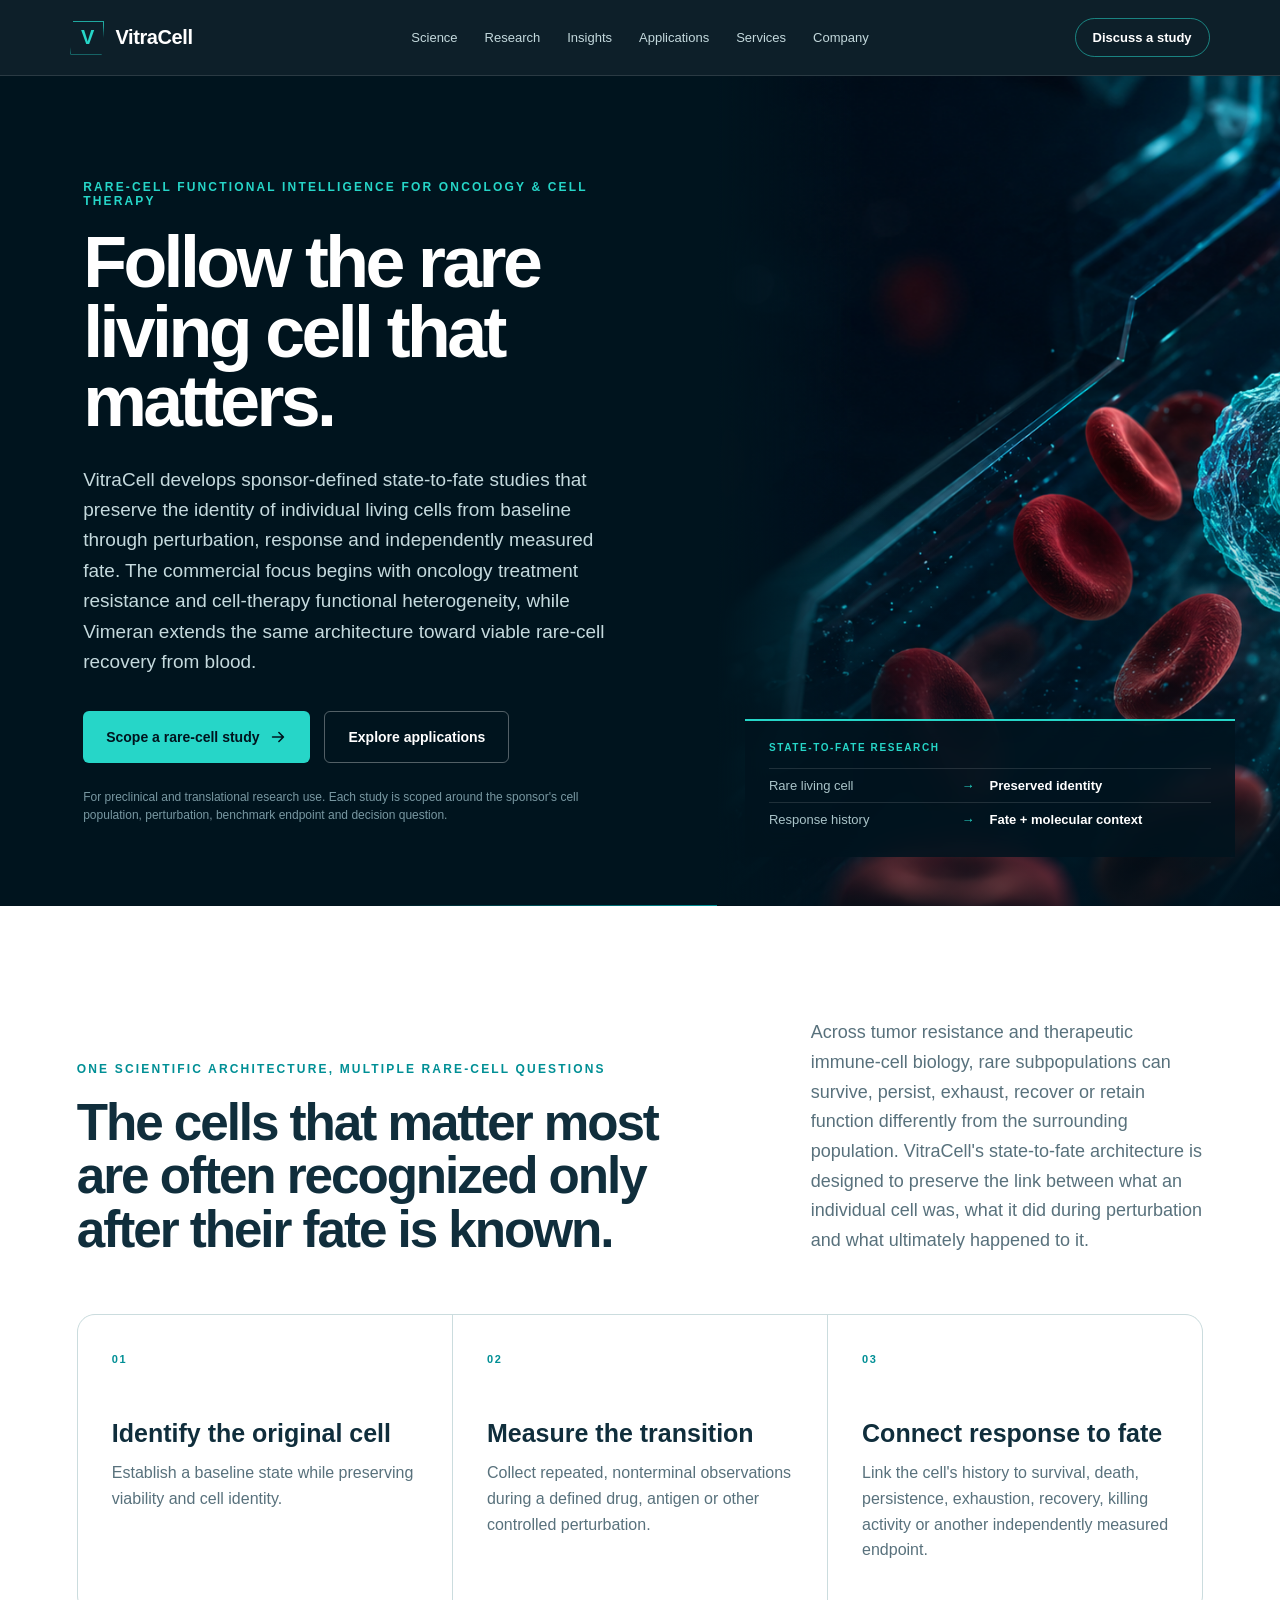
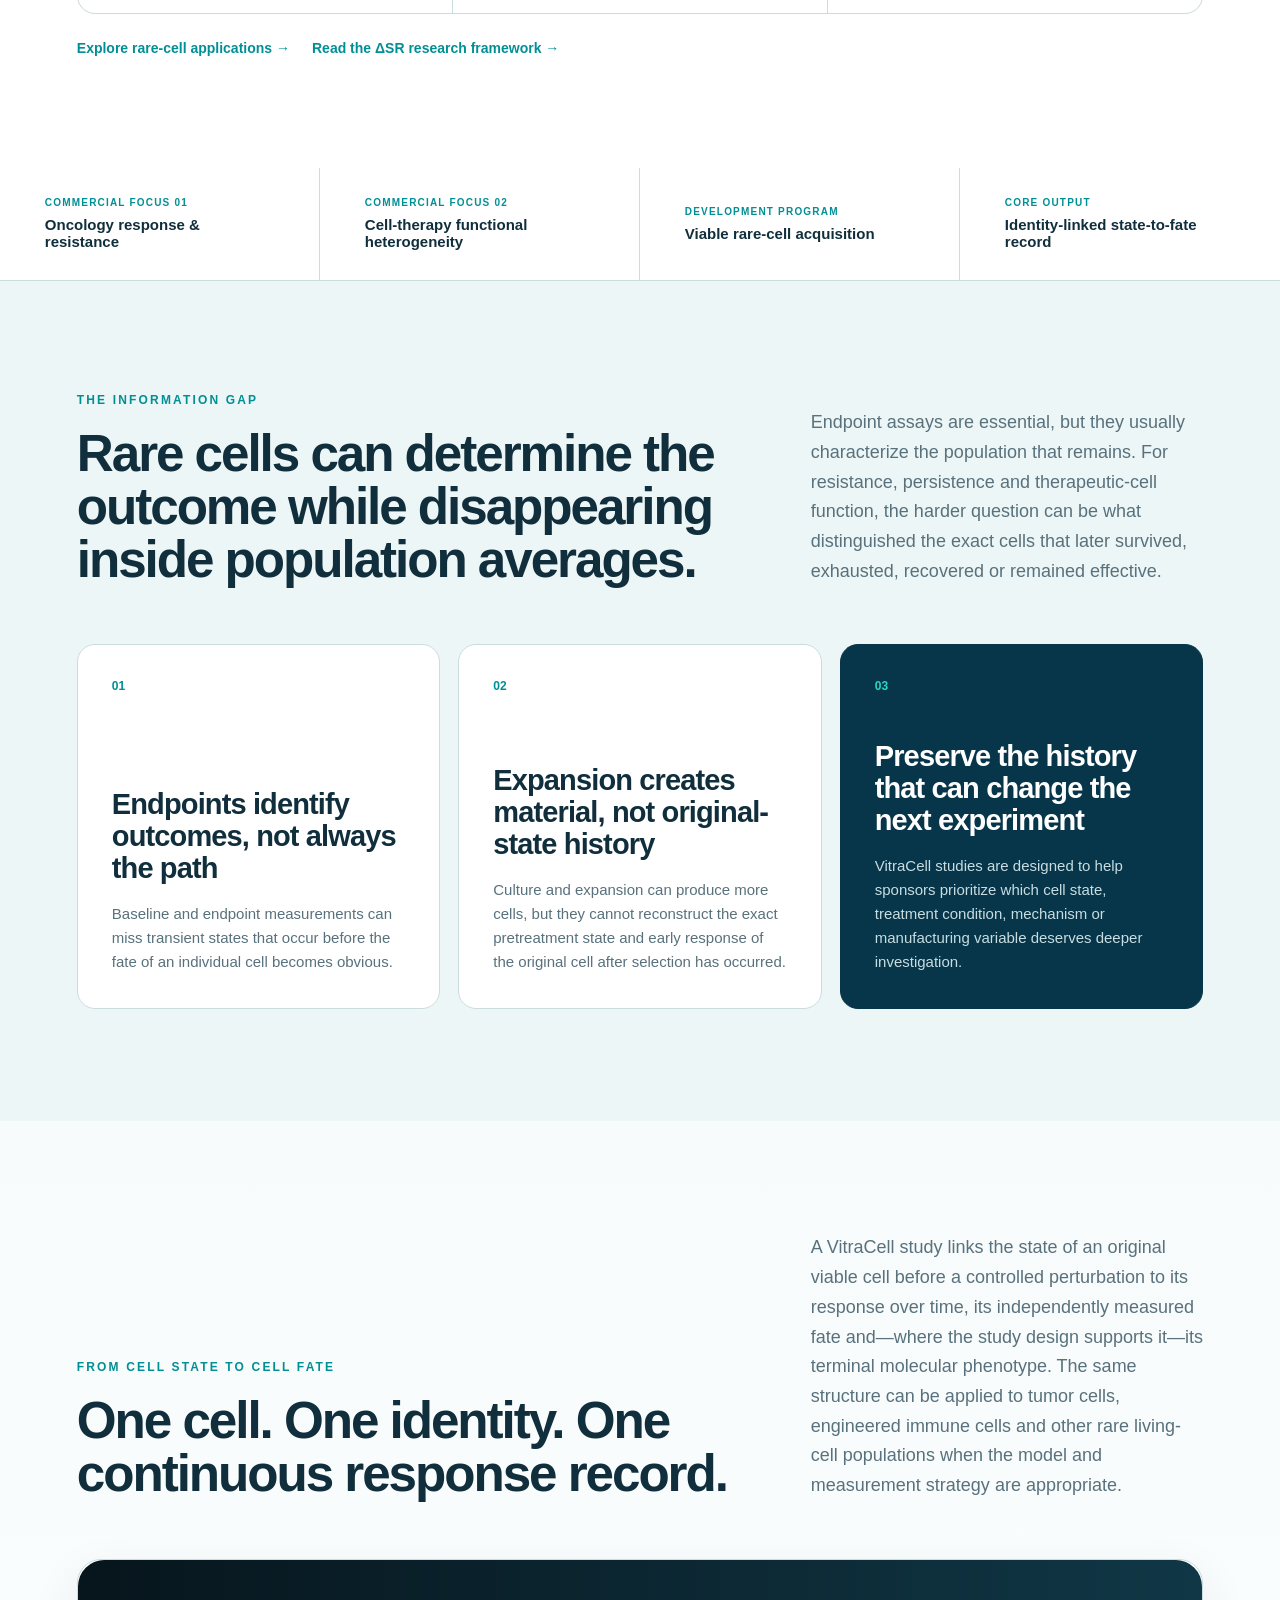
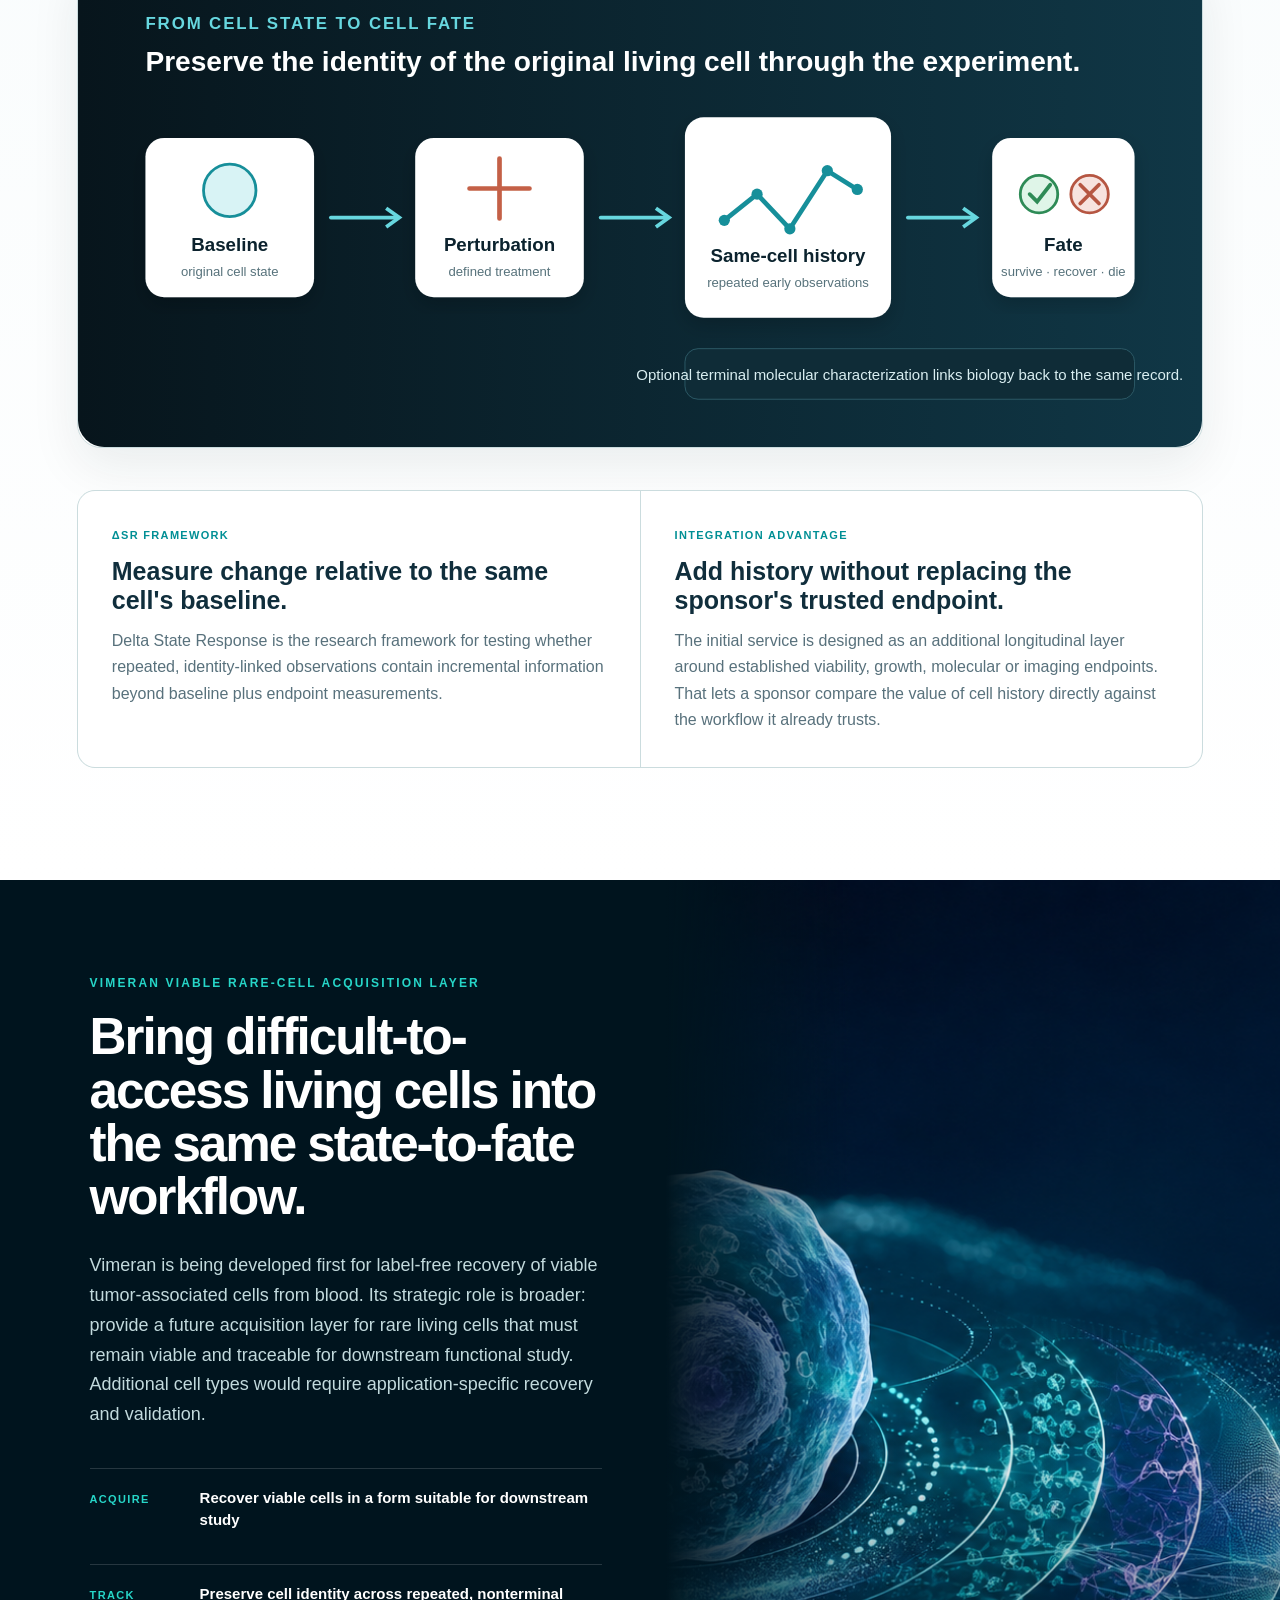
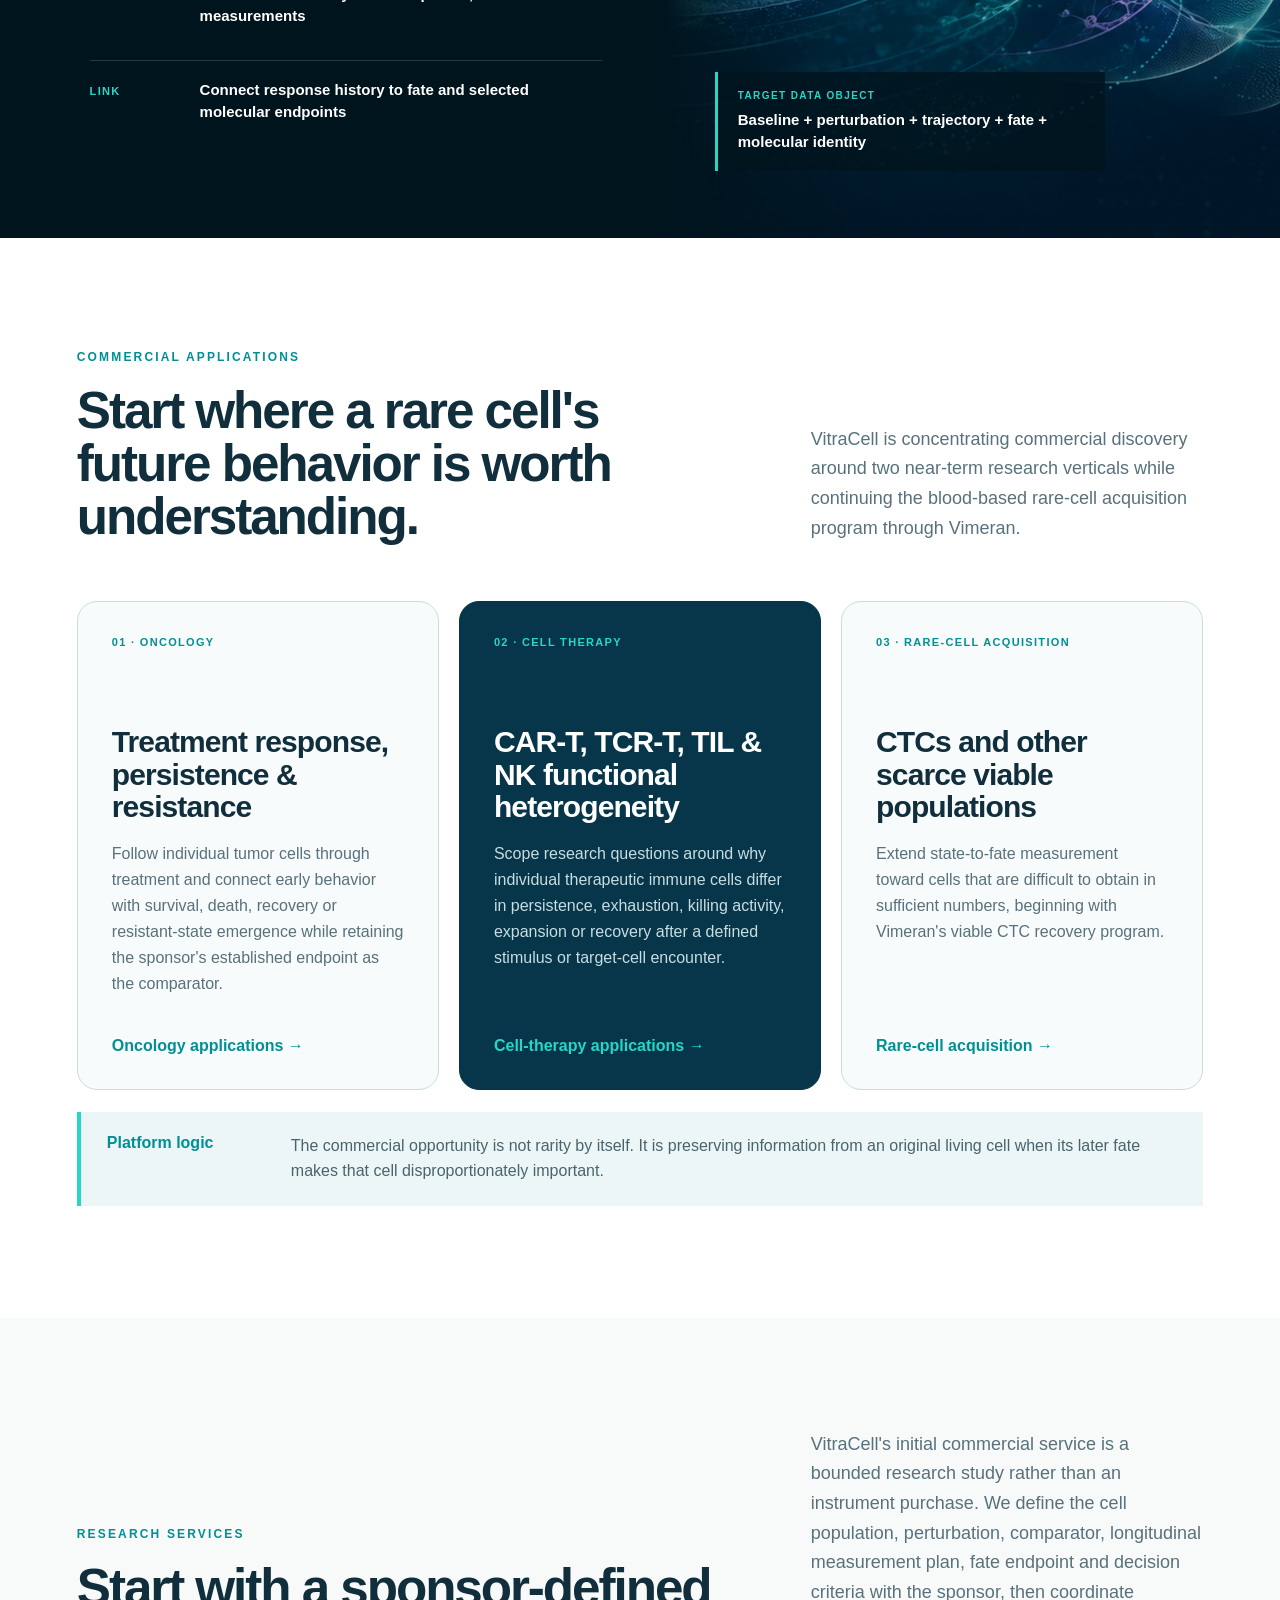
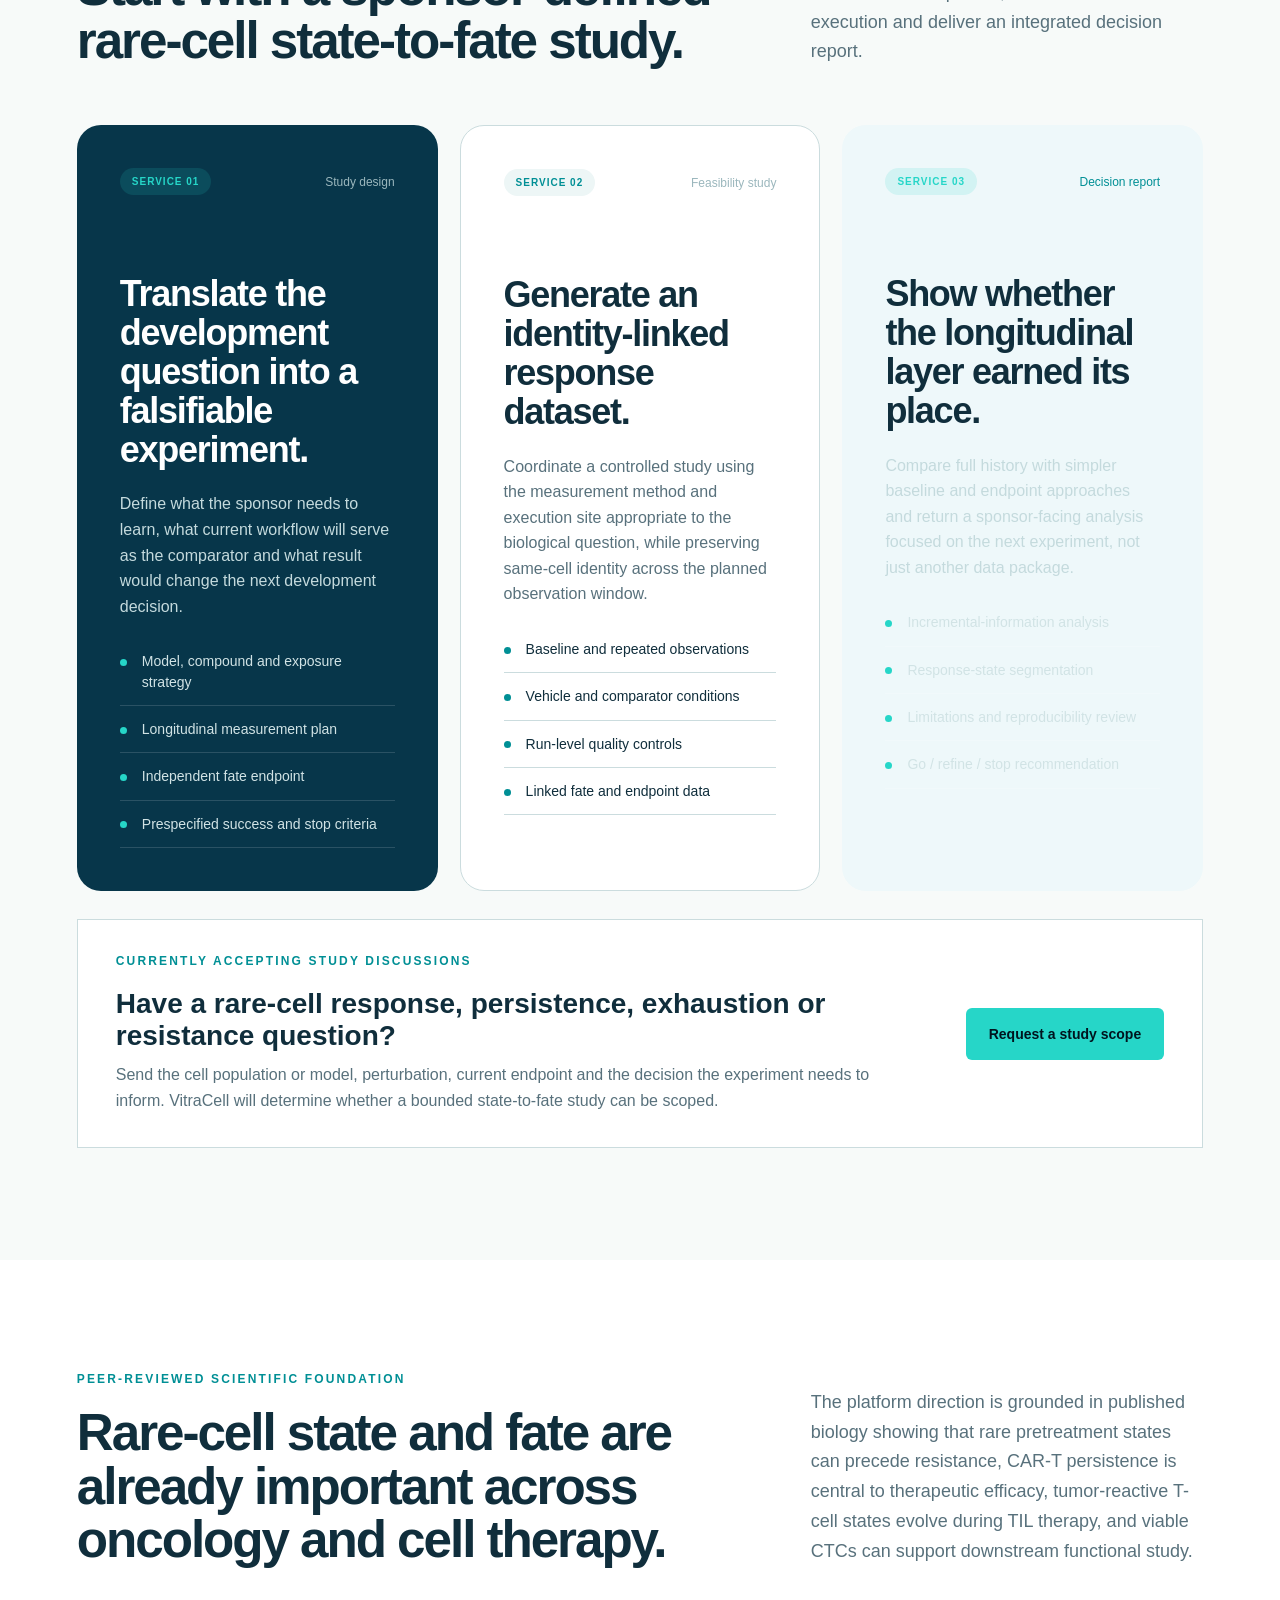
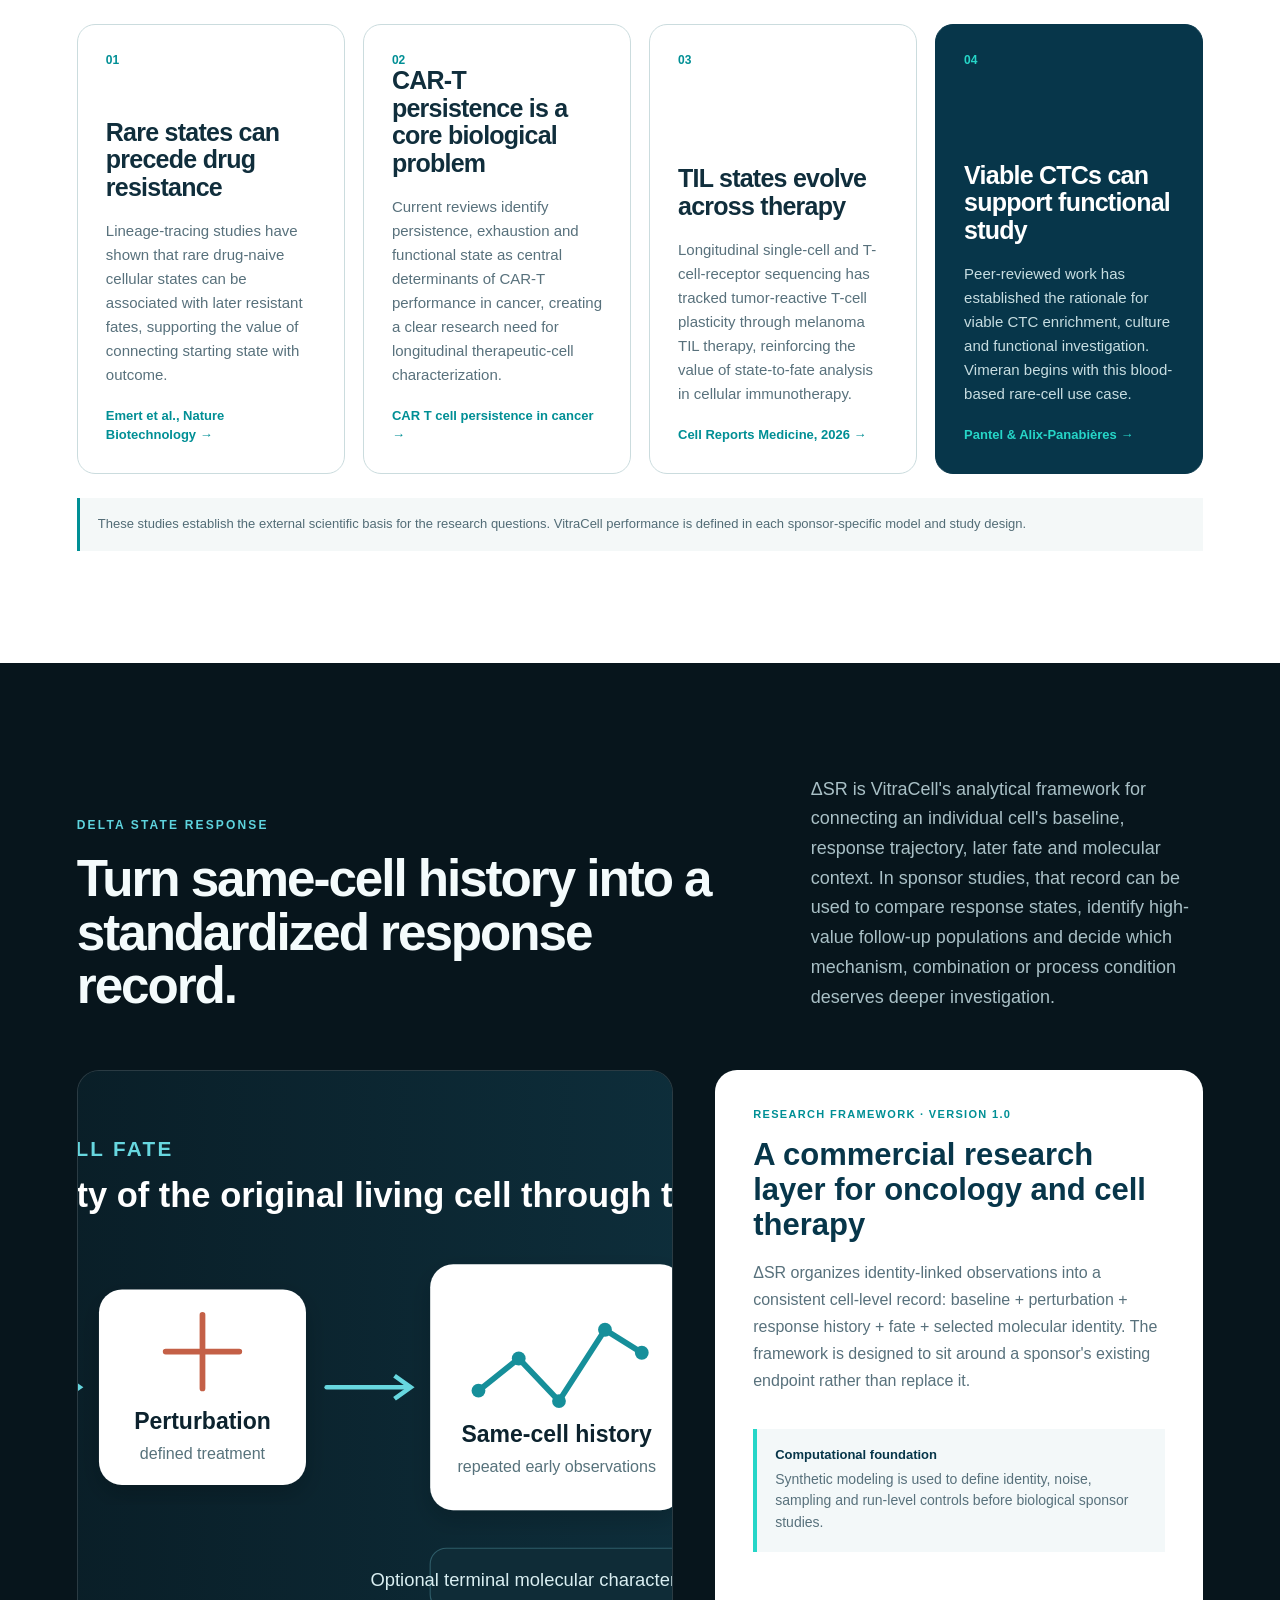
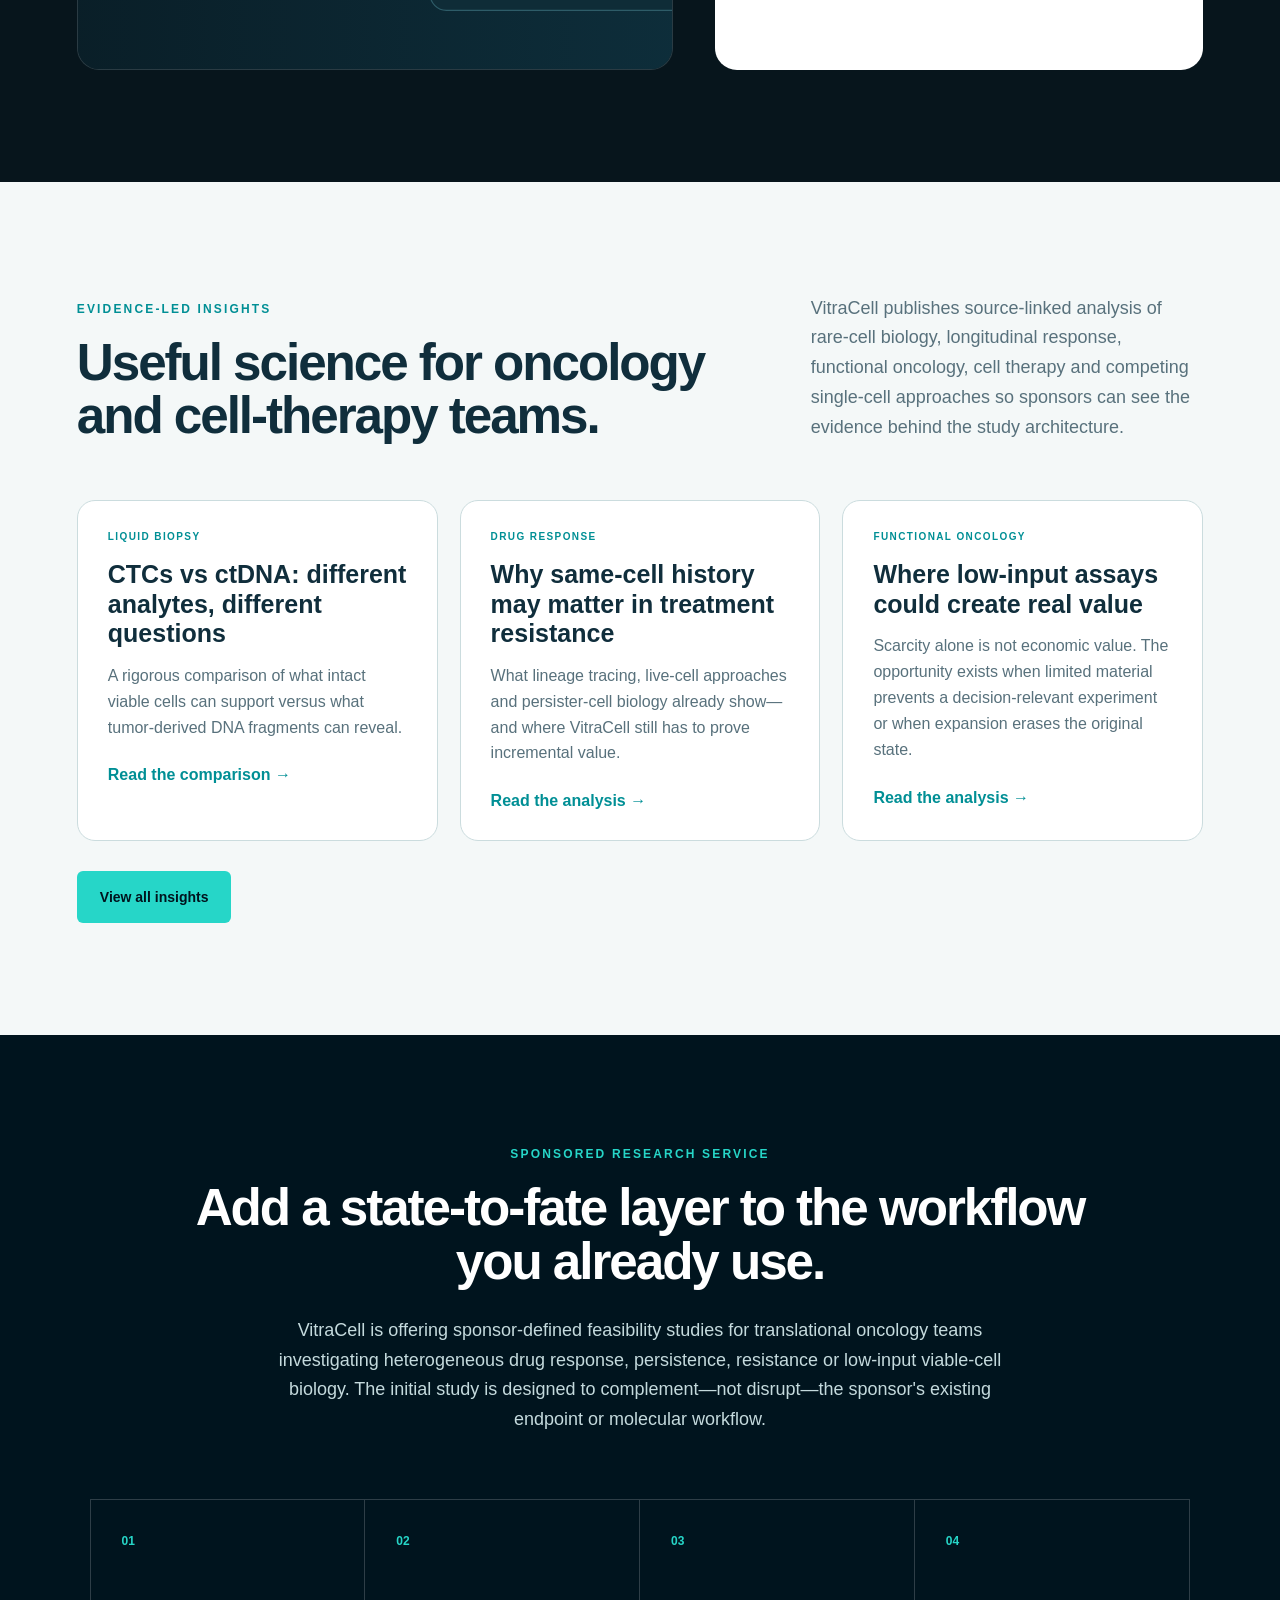
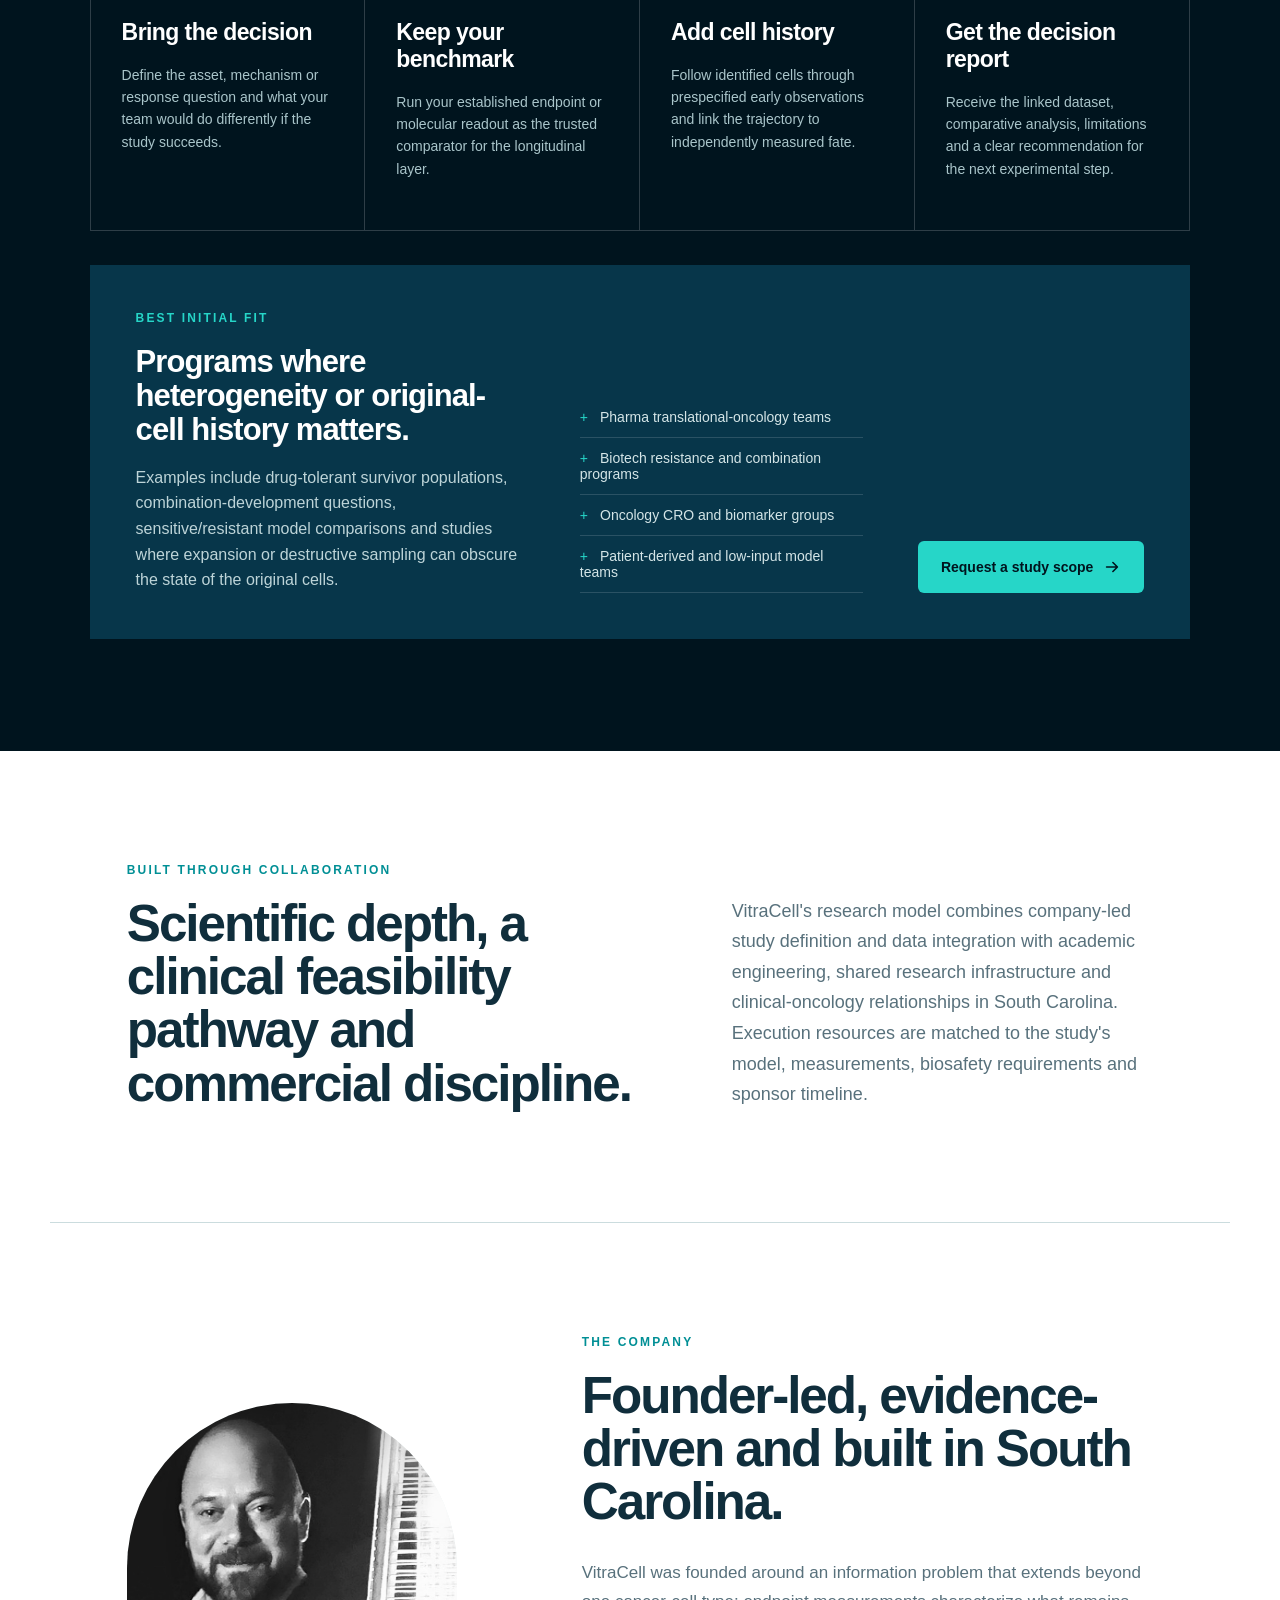
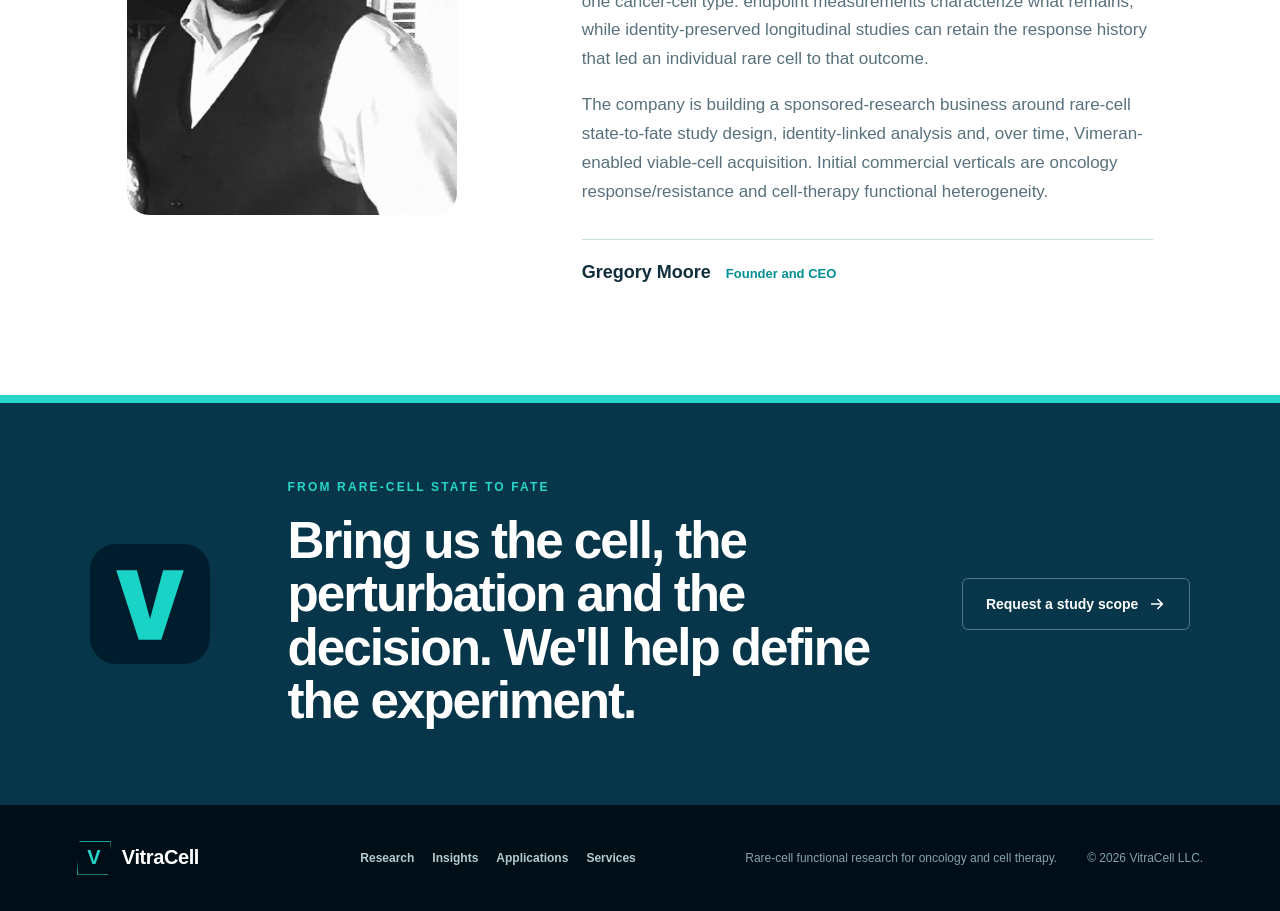
==== commit 06880e1f: "Reposition homepage DeltaSR section around sponsor value" ====
--- a/index.html
+++ b/index.html
@@ -61,7 +61,7 @@
         "inLanguage":"en-US"
       }
     ]
-  }</script><header class="site-header"><a class="brand" href="/" aria-label="VitraCell home"><span class="brand-mark" aria-hidden="true">V</span><span>VitraCell</span></a><nav class="desktop-nav" aria-label="Primary navigation"><a href="#state-to-fate">Science</a><a href="/research/delta-state-response.html">Research</a><a href="/insights/">Insights</a><a href="/applications/">Applications</a><a href="/services/rare-cell-studies.html">Services</a><a href="#company">Company</a></nav><details class="mobile-menu"><summary aria-label="Open navigation">Menu</summary><div><a href="#state-to-fate">Science</a><a href="/research/delta-state-response.html">Research</a><a href="/insights/">Insights</a><a href="/applications/">Applications</a><a href="/services/rare-cell-studies.html">Services</a><a href="#company">Company</a></div></details><a class="header-cta" data-cta="header-discuss-study" href="mailto:Gregory.Moore@VitraCell.io?subject=VitraCell%20Research%20Collaboration">Discuss a study</a></header><section class="hero" id="top"><div class="hero-copy"><p class="eyebrow">Rare-cell functional intelligence for oncology &amp; cell therapy</p><h1>Follow the rare living cell that matters.</h1><p class="hero-lede">VitraCell develops sponsor-defined state-to-fate studies that preserve the identity of individual living cells from baseline through perturbation, response and independently measured fate. The commercial focus begins with oncology treatment resistance and cell-therapy functional heterogeneity, while Vimeran extends the same architecture toward viable rare-cell recovery from blood.</p><div class="hero-actions"><a class="button button-primary" data-cta="hero-request-scope" href="mailto:Gregory.Moore@VitraCell.io?subject=VitraCell%20Rare-Cell%20Study%20Scope&body=Cell%20population%20or%20model%3A%0A%0APerturbation%20or%20development%20question%3A%0A%0ACurrent%20endpoint%20or%20assay%3A%0A%0ADecision%20this%20study%20should%20inform%3A%0A">Scope a rare-cell study <svg viewBox="0 0 20 20" aria-hidden="true"><path d="M4 10h11M11 5l5 5-5 5" fill="none" stroke="currentColor" stroke-width="1.8" stroke-linecap="round" stroke-linejoin="round"></path></svg></a><a class="button button-secondary" href="/applications/">Explore applications</a></div><p class="hero-note">For preclinical and translational research use. Each study is scoped around the sponsor&apos;s cell population, perturbation, benchmark endpoint and decision question.</p></div><div class="hero-visual" aria-label="Scientific visualization of a viable rare cell"><img src="/assets/rare-cell-hero.png" alt="Scientific visualization representing a viable rare cell in a biological sample" loading="eager" fetchpriority="high" decoding="async" sizes="(max-width: 960px) 100vw, 44vw" style="position:absolute;inset:0;width:100%;height:100%;object-fit:cover"/><div class="decision-panel"><p>State-to-fate research</p><div><span>Rare living cell</span><b>→</b><strong>Preserved identity</strong></div><div><span>Response history</span><b>→</b><strong>Fate + molecular context</strong></div></div></div></section><section class="section thesis-section" id="explainer"><div class="section-heading"><div><p class="eyebrow">One scientific architecture, multiple rare-cell questions</p><h2>The cells that matter most are often recognized only after their fate is known.</h2></div><p>Across tumor resistance and therapeutic immune-cell biology, rare subpopulations can survive, persist, exhaust, recover or retain function differently from the surrounding population. VitraCell&apos;s state-to-fate architecture is designed to preserve the link between what an individual cell was, what it did during perturbation and what ultimately happened to it.</p></div><div class="thesis-grid"><article><span>01</span><h3>Identify the original cell</h3><p>Establish a baseline state while preserving viability and cell identity.</p></article><article><span>02</span><h3>Measure the transition</h3><p>Collect repeated, nonterminal observations during a defined drug, antigen or other controlled perturbation.</p></article><article><span>03</span><h3>Connect response to fate</h3><p>Link the cell&apos;s history to survival, death, persistence, exhaustion, recovery, killing activity or another independently measured endpoint.</p></article></div><div class="thesis-links"><a href="/applications/">Explore rare-cell applications →</a><a href="/research/delta-state-response.html">Read the ΔSR research framework →</a></div></section><section class="position-strip" aria-label="VitraCell commercial focus"><div><span>Commercial focus 01</span><strong>Oncology response &amp; resistance</strong></div><div><span>Commercial focus 02</span><strong>Cell-therapy functional heterogeneity</strong></div><div><span>Development program</span><strong>Viable rare-cell acquisition</strong></div><div><span>Core output</span><strong>Identity-linked state-to-fate record</strong></div></section><section class="section problem-section" id="problem"><div class="section-heading"><div><p class="eyebrow">The information gap</p><h2>Rare cells can determine the outcome while disappearing inside population averages.</h2></div><p>Endpoint assays are essential, but they usually characterize the population that remains. For resistance, persistence and therapeutic-cell function, the harder question can be what distinguished the exact cells that later survived, exhausted, recovered or remained effective.</p></div><div class="constraint-grid"><article><span>01</span><h3>Endpoints identify outcomes, not always the path</h3><p>Baseline and endpoint measurements can miss transient states that occur before the fate of an individual cell becomes obvious.</p></article><article><span>02</span><h3>Expansion creates material, not original-state history</h3><p>Culture and expansion can produce more cells, but they cannot reconstruct the exact pretreatment state and early response of the original cell after selection has occurred.</p></article><article class="constraint-answer"><span>03</span><h3>Preserve the history that can change the next experiment</h3><p>VitraCell studies are designed to help sponsors prioritize which cell state, treatment condition, mechanism or manufacturing variable deserves deeper investigation.</p></article></div></section><section class="section state-section" id="state-to-fate"><div class="section-heading"><div><p class="eyebrow">From cell state to cell fate</p><h2>One cell. One identity. One continuous response record.</h2></div><p>A VitraCell study links the state of an original viable cell before a controlled perturbation to its response over time, its independently measured fate and—where the study design supports it—its terminal molecular phenotype. The same structure can be applied to tumor cells, engineered immune cells and other rare living-cell populations when the model and measurement strategy are appropriate.</p></div><div class="state-visual-wrap"><img src="/assets/state-to-fate-workflow.svg" alt="Conceptual VitraCell state-to-fate workflow showing baseline, perturbation, repeated same-cell observation, fate and molecular characterization" loading="lazy" decoding="async"></div><div class="state-copy-grid"><article><span>ΔSR framework</span><h3>Measure change relative to the same cell's baseline.</h3><p>Delta State Response is the research framework for testing whether repeated, identity-linked observations contain incremental information beyond baseline plus endpoint measurements.</p></article><article><span>Integration advantage</span><h3>Add history without replacing the sponsor&apos;s trusted endpoint.</h3><p>The initial service is designed as an additional longitudinal layer around established viability, growth, molecular or imaging endpoints. That lets a sponsor compare the value of cell history directly against the workflow it already trusts.</p></article></div></section><section class="platform-section" id="platform"><div class="platform-copy"><p class="eyebrow">Vimeran viable rare-cell acquisition layer</p><h2>Bring difficult-to-access living cells into the same state-to-fate workflow.</h2><p>Vimeran is being developed first for label-free recovery of viable tumor-associated cells from blood. Its strategic role is broader: provide a future acquisition layer for rare living cells that must remain viable and traceable for downstream functional study. Additional cell types would require application-specific recovery and validation.</p><div class="platform-pillars"><div><span>Acquire</span><strong>Recover viable cells in a form suitable for downstream study</strong></div><div><span>Track</span><strong>Preserve cell identity across repeated, nonterminal measurements</strong></div><div><span>Link</span><strong>Connect response history to fate and selected molecular endpoints</strong></div></div></div><div class="platform-visual"><img src="/assets/cell-fingerprint.png" alt="Scientific visualization connecting a viable cell with a multidimensional response record" loading="lazy" decoding="async" sizes="(max-width: 900px) 100vw, 48vw" style="position:absolute;inset:0;width:100%;height:100%;object-fit:cover"/><div class="visual-caption"><span>Target data object</span><strong>Baseline + perturbation + trajectory + fate + molecular identity</strong></div></div></section><section class="section applications-section" id="applications"><div class="section-heading"><div><p class="eyebrow">Commercial applications</p><h2>Start where a rare cell&apos;s future behavior is worth understanding.</h2></div><p>VitraCell is concentrating commercial discovery around two near-term research verticals while continuing the blood-based rare-cell acquisition program through Vimeran.</p></div><div class="application-grid"><article class="application-card"><span>01 · Oncology</span><h3>Treatment response, persistence &amp; resistance</h3><p>Follow individual tumor cells through treatment and connect early behavior with survival, death, recovery or resistant-state emergence while retaining the sponsor&apos;s established endpoint as the comparator.</p><a href="/applications/#oncology">Oncology applications →</a></article><article class="application-card featured-application"><span>02 · Cell therapy</span><h3>CAR-T, TCR-T, TIL &amp; NK functional heterogeneity</h3><p>Scope research questions around why individual therapeutic immune cells differ in persistence, exhaustion, killing activity, expansion or recovery after a defined stimulus or target-cell encounter.</p><a href="/applications/cell-therapy.html">Cell-therapy applications →</a></article><article class="application-card"><span>03 · Rare-cell acquisition</span><h3>CTCs and other scarce viable populations</h3><p>Extend state-to-fate measurement toward cells that are difficult to obtain in sufficient numbers, beginning with Vimeran&apos;s viable CTC recovery program.</p><a href="/applications/#acquisition">Rare-cell acquisition →</a></article></div><div class="application-note"><strong>Platform logic</strong><span>The commercial opportunity is not rarity by itself. It is preserving information from an original living cell when its later fate makes that cell disproportionately important.</span></div></section><section class="section program-section" id="program"><div class="section-heading"><div><p class="eyebrow">Research services</p><h2>Start with a sponsor-defined rare-cell state-to-fate study.</h2></div><p>VitraCell&apos;s initial commercial service is a bounded research study rather than an instrument purchase. We define the cell population, perturbation, comparator, longitudinal measurement plan, fate endpoint and decision criteria with the sponsor, then coordinate execution and deliver an integrated decision report.</p></div><div class="program-grid three-gate"><article class="program-card current-card"><div class="program-status"><span>Service 01</span><em>Study design</em></div><h3>Translate the development question into a falsifiable experiment.</h3><p>Define what the sponsor needs to learn, what current workflow will serve as the comparator and what result would change the next development decision.</p><ul><li>Model, compound and exposure strategy</li><li>Longitudinal measurement plan</li><li>Independent fate endpoint</li><li>Prespecified success and stop criteria</li></ul></article><article class="program-card evidence-card"><div class="program-status"><span>Service 02</span><em>Feasibility study</em></div><h3>Generate an identity-linked response dataset.</h3><p>Coordinate a controlled study using the measurement method and execution site appropriate to the biological question, while preserving same-cell identity across the planned observation window.</p><ul><li>Baseline and repeated observations</li><li>Vehicle and comparator conditions</li><li>Run-level quality controls</li><li>Linked fate and endpoint data</li></ul></article><article class="program-card vimeran-card"><div class="program-status"><span>Service 03</span><em>Decision report</em></div><h3>Show whether the longitudinal layer earned its place.</h3><p>Compare full history with simpler baseline and endpoint approaches and return a sponsor-facing analysis focused on the next experiment, not just another data package.</p><ul><li>Incremental-information analysis</li><li>Response-state segmentation</li><li>Limitations and reproducibility review</li><li>Go / refine / stop recommendation</li></ul></article></div><div class="service-cta"><div><p class="eyebrow">Currently accepting study discussions</p><h3>Have a rare-cell response, persistence, exhaustion or resistance question?</h3><p>Send the cell population or model, perturbation, current endpoint and the decision the experiment needs to inform. VitraCell will determine whether a bounded state-to-fate study can be scoped.</p></div><a class="button button-primary" data-cta="services-request-scope" href="mailto:Gregory.Moore@VitraCell.io?subject=VitraCell%20Sponsored%20Study%20Scope">Request a study scope</a></div></section><section class="section science-section" id="science"><div class="section-heading"><div><p class="eyebrow">Peer-reviewed scientific foundation</p><h2>Rare-cell state and fate are already important across oncology and cell therapy.</h2></div><p>The platform direction is grounded in published biology showing that rare pretreatment states can precede resistance, CAR-T persistence is central to therapeutic efficacy, tumor-reactive T-cell states evolve during TIL therapy, and viable CTCs can support downstream functional study.</p></div><div class="constraint-grid science-four"><article><span>01</span><h3>Rare states can precede drug resistance</h3><p>Lineage-tracing studies have shown that rare drug-naive cellular states can be associated with later resistant fates, supporting the value of connecting starting state with outcome.</p><a href="https://www.nature.com/articles/s41587-021-00837-3" target="_blank" rel="noopener">Emert et al., Nature Biotechnology →</a></article><article><span>02</span><h3>CAR-T persistence is a core biological problem</h3><p>Current reviews identify persistence, exhaustion and functional state as central determinants of CAR-T performance in cancer, creating a clear research need for longitudinal therapeutic-cell characterization.</p><a href="https://pubmed.ncbi.nlm.nih.gov/40973578/" target="_blank" rel="noopener">CAR T cell persistence in cancer →</a></article><article><span>03</span><h3>TIL states evolve across therapy</h3><p>Longitudinal single-cell and T-cell-receptor sequencing has tracked tumor-reactive T-cell plasticity through melanoma TIL therapy, reinforcing the value of state-to-fate analysis in cellular immunotherapy.</p><a href="https://pubmed.ncbi.nlm.nih.gov/42743921/" target="_blank" rel="noopener">Cell Reports Medicine, 2026 →</a></article><article class="constraint-answer"><span>04</span><h3>Viable CTCs can support functional study</h3><p>Peer-reviewed work has established the rationale for viable CTC enrichment, culture and functional investigation. Vimeran begins with this blood-based rare-cell use case.</p><a href="https://pubmed.ncbi.nlm.nih.gov/26637479/" target="_blank" rel="noopener">Pantel &amp; Alix-Panabières →</a></article></div><p class="evidence-note">These studies establish the external scientific basis for the research questions. VitraCell performance is defined in each sponsor-specific model and study design.</p></section><section class="section research-section" id="research"><div class="section-heading"><div><p class="eyebrow">Computational study design</p><h2>Define the failure modes before running the wet-lab experiment.</h2></div><p>VitraCell&apos;s ΔSR computational framework formalizes how identity errors, measurement noise, sampling yield and validation strategy affect an identity-linked longitudinal analysis. That work is used to design better-controlled sponsor studies and to specify what evidence would justify advancing a measurement approach.</p></div><div class="research-grid"><div class="research-visual"><img src="/assets/evidence-boundary.svg" alt="Evidence boundary graphic separating what VitraCell's synthetic Delta State Response study can establish from what still requires biological experiments" loading="lazy" decoding="async"></div><article class="paper-card"><span class="paper-label">Scientific white paper · Version 1.0</span><h3>Computational feasibility of Delta State Response for early cell fate prediction</h3><p>A synthetic methods study of identity-linked early cell-state histories, measurement noise, cell-identity errors and later simulated fate. It provides a quantitative design framework for choosing comparators, controlling identity error and validating at the experimental-run level.</p><div class="paper-status"><strong>Research asset</strong><span>Public-review manuscript prepared. External release is being sequenced with publication and intellectual-property review.</span></div><a class="button button-secondary research-cta" href="mailto:Gregory.Moore@VitraCell.io?subject=VitraCell%20DeltaSR%20Research%20Discussion">Discuss the research framework</a></article></div></section><section class="section insights-section" id="insights"><div class="section-heading"><div><p class="eyebrow">Evidence-led insights</p><h2>Useful science for oncology and cell-therapy teams.</h2></div><p>VitraCell publishes source-linked analysis of rare-cell biology, longitudinal response, functional oncology, cell therapy and competing single-cell approaches so sponsors can see the evidence behind the study architecture.</p></div><div class="insight-grid"><article><p class="insight-kicker">Liquid biopsy</p><h3>CTCs vs ctDNA: different analytes, different questions</h3><p>A rigorous comparison of what intact viable cells can support versus what tumor-derived DNA fragments can reveal.</p><a href="/insights/ctc-vs-ctdna.html">Read the comparison →</a></article><article><p class="insight-kicker">Drug response</p><h3>Why same-cell history may matter in treatment resistance</h3><p>What lineage tracing, live-cell approaches and persister-cell biology already show—and where VitraCell still has to prove incremental value.</p><a href="/insights/same-cell-history-drug-response.html">Read the analysis →</a></article><article><p class="insight-kicker">Functional oncology</p><h3>Where low-input assays could create real value</h3><p>Scarcity alone is not economic value. The opportunity exists when limited material prevents a decision-relevant experiment or when expansion erases the original state.</p><a href="/insights/functional-precision-oncology-low-input.html">Read the analysis →</a></article></div><div class="insights-all"><a class="button button-primary" href="/insights/">View all insights</a></div></section><section class="design-section" id="design-partners"><div class="design-intro"><p class="eyebrow">Sponsored research service</p><h2>Add a state-to-fate layer to the workflow you already use.</h2><p>VitraCell is offering sponsor-defined feasibility studies for translational oncology teams investigating heterogeneous drug response, persistence, resistance or low-input viable-cell biology. The initial study is designed to complement—not disrupt—the sponsor&apos;s existing endpoint or molecular workflow.</p></div><div class="design-steps"><article><span>01</span><h3>Bring the decision</h3><p>Define the asset, mechanism or response question and what your team would do differently if the study succeeds.</p></article><article><span>02</span><h3>Keep your benchmark</h3><p>Run your established endpoint or molecular readout as the trusted comparator for the longitudinal layer.</p></article><article><span>03</span><h3>Add cell history</h3><p>Follow identified cells through prespecified early observations and link the trajectory to independently measured fate.</p></article><article><span>04</span><h3>Get the decision report</h3><p>Receive the linked dataset, comparative analysis, limitations and a clear recommendation for the next experimental step.</p></article></div><div class="partner-fit"><div><p class="eyebrow">Best initial fit</p><h3>Programs where heterogeneity or original-cell history matters.</h3><p>Examples include drug-tolerant survivor populations, combination-development questions, sensitive/resistant model comparisons and studies where expansion or destructive sampling can obscure the state of the original cells.</p></div><ul><li>Pharma translational-oncology teams</li><li>Biotech resistance and combination programs</li><li>Oncology CRO and biomarker groups</li><li>Patient-derived and low-input model teams</li></ul><a class="button button-primary" data-cta="design-partner-request-scope" href="mailto:Gregory.Moore@VitraCell.io?subject=VitraCell%20Sponsored%20State-to-Fate%20Study">Request a study scope <svg viewBox="0 0 20 20" aria-hidden="true"><path d="M4 10h11M11 5l5 5-5 5" fill="none" stroke="currentColor" stroke-width="1.8" stroke-linecap="round" stroke-linejoin="round"></path></svg></a></div></section><section class="section collaboration-section"><div><p class="eyebrow">Built through collaboration</p><h2>Scientific depth, a clinical feasibility pathway and commercial discipline.</h2></div><p>VitraCell&apos;s research model combines company-led study definition and data integration with academic engineering, shared research infrastructure and clinical-oncology relationships in South Carolina. Execution resources are matched to the study&apos;s model, measurements, biosafety requirements and sponsor timeline.</p></section><section class="section company-section" id="company"><div class="founder-image"><img src="/assets/gregory-moore.jpg" alt="Gregory Moore, founder and CEO of VitraCell" loading="lazy" decoding="async" sizes="(max-width: 720px) 78vw, 320px" style="position:absolute;inset:0;width:100%;height:100%;object-fit:cover"/></div><div class="company-copy"><p class="eyebrow">The company</p><h2>Founder-led, evidence-driven and built in South Carolina.</h2><p>VitraCell was founded around an information problem that extends beyond one cancer-cell type: endpoint measurements characterize what remains, while identity-preserved longitudinal studies can retain the response history that led an individual rare cell to that outcome.</p><p>The company is building a sponsored-research business around rare-cell state-to-fate study design, identity-linked analysis and, over time, Vimeran-enabled viable-cell acquisition. Initial commercial verticals are oncology response/resistance and cell-therapy functional heterogeneity.</p><div class="founder-name"><strong>Gregory Moore</strong><span>Founder and CEO</span></div></div></section><section class="closing-section"><img src="/favicon.svg" alt="" width="120" height="120" loading="lazy" decoding="async" class="closing-logo"/><div><p class="eyebrow">From rare-cell state to fate</p><h2>Bring us the cell, the perturbation and the decision. We&apos;ll help define the experiment.</h2></div><a class="button button-outline" data-cta="closing-request-scope" href="mailto:Gregory.Moore@VitraCell.io?subject=VitraCell%20Sponsored%20Study%20Scope">Request a study scope <svg viewBox="0 0 20 20" aria-hidden="true"><path d="M4 10h11M11 5l5 5-5 5" fill="none" stroke="currentColor" stroke-width="1.8" stroke-linecap="round" stroke-linejoin="round"></path></svg></a></section><footer><div class="brand footer-brand"><span class="brand-mark" aria-hidden="true">V</span><span>VitraCell</span></div><div class="footer-links"><a href="/research/delta-state-response.html">Research</a><a href="/insights/">Insights</a><a href="/applications/">Applications</a><a href="/services/rare-cell-studies.html">Services</a></div><p>Rare-cell functional research for oncology and cell therapy.</p><p>© 2026 VitraCell LLC.</p></footer></main>
+  }</script><header class="site-header"><a class="brand" href="/" aria-label="VitraCell home"><span class="brand-mark" aria-hidden="true">V</span><span>VitraCell</span></a><nav class="desktop-nav" aria-label="Primary navigation"><a href="#state-to-fate">Science</a><a href="/research/delta-state-response.html">Research</a><a href="/insights/">Insights</a><a href="/applications/">Applications</a><a href="/services/rare-cell-studies.html">Services</a><a href="#company">Company</a></nav><details class="mobile-menu"><summary aria-label="Open navigation">Menu</summary><div><a href="#state-to-fate">Science</a><a href="/research/delta-state-response.html">Research</a><a href="/insights/">Insights</a><a href="/applications/">Applications</a><a href="/services/rare-cell-studies.html">Services</a><a href="#company">Company</a></div></details><a class="header-cta" data-cta="header-discuss-study" href="mailto:Gregory.Moore@VitraCell.io?subject=VitraCell%20Research%20Collaboration">Discuss a study</a></header><section class="hero" id="top"><div class="hero-copy"><p class="eyebrow">Rare-cell functional intelligence for oncology &amp; cell therapy</p><h1>Follow the rare living cell that matters.</h1><p class="hero-lede">VitraCell develops sponsor-defined state-to-fate studies that preserve the identity of individual living cells from baseline through perturbation, response and independently measured fate. The commercial focus begins with oncology treatment resistance and cell-therapy functional heterogeneity, while Vimeran extends the same architecture toward viable rare-cell recovery from blood.</p><div class="hero-actions"><a class="button button-primary" data-cta="hero-request-scope" href="mailto:Gregory.Moore@VitraCell.io?subject=VitraCell%20Rare-Cell%20Study%20Scope&body=Cell%20population%20or%20model%3A%0A%0APerturbation%20or%20development%20question%3A%0A%0ACurrent%20endpoint%20or%20assay%3A%0A%0ADecision%20this%20study%20should%20inform%3A%0A">Scope a rare-cell study <svg viewBox="0 0 20 20" aria-hidden="true"><path d="M4 10h11M11 5l5 5-5 5" fill="none" stroke="currentColor" stroke-width="1.8" stroke-linecap="round" stroke-linejoin="round"></path></svg></a><a class="button button-secondary" href="/applications/">Explore applications</a></div><p class="hero-note">For preclinical and translational research use. Each study is scoped around the sponsor&apos;s cell population, perturbation, benchmark endpoint and decision question.</p></div><div class="hero-visual" aria-label="Scientific visualization of a viable rare cell"><img src="/assets/rare-cell-hero.png" alt="Scientific visualization representing a viable rare cell in a biological sample" loading="eager" fetchpriority="high" decoding="async" sizes="(max-width: 960px) 100vw, 44vw" style="position:absolute;inset:0;width:100%;height:100%;object-fit:cover"/><div class="decision-panel"><p>State-to-fate research</p><div><span>Rare living cell</span><b>→</b><strong>Preserved identity</strong></div><div><span>Response history</span><b>→</b><strong>Fate + molecular context</strong></div></div></div></section><section class="section thesis-section" id="explainer"><div class="section-heading"><div><p class="eyebrow">One scientific architecture, multiple rare-cell questions</p><h2>The cells that matter most are often recognized only after their fate is known.</h2></div><p>Across tumor resistance and therapeutic immune-cell biology, rare subpopulations can survive, persist, exhaust, recover or retain function differently from the surrounding population. VitraCell&apos;s state-to-fate architecture is designed to preserve the link between what an individual cell was, what it did during perturbation and what ultimately happened to it.</p></div><div class="thesis-grid"><article><span>01</span><h3>Identify the original cell</h3><p>Establish a baseline state while preserving viability and cell identity.</p></article><article><span>02</span><h3>Measure the transition</h3><p>Collect repeated, nonterminal observations during a defined drug, antigen or other controlled perturbation.</p></article><article><span>03</span><h3>Connect response to fate</h3><p>Link the cell&apos;s history to survival, death, persistence, exhaustion, recovery, killing activity or another independently measured endpoint.</p></article></div><div class="thesis-links"><a href="/applications/">Explore rare-cell applications →</a><a href="/research/delta-state-response.html">Read the ΔSR research framework →</a></div></section><section class="position-strip" aria-label="VitraCell commercial focus"><div><span>Commercial focus 01</span><strong>Oncology response &amp; resistance</strong></div><div><span>Commercial focus 02</span><strong>Cell-therapy functional heterogeneity</strong></div><div><span>Development program</span><strong>Viable rare-cell acquisition</strong></div><div><span>Core output</span><strong>Identity-linked state-to-fate record</strong></div></section><section class="section problem-section" id="problem"><div class="section-heading"><div><p class="eyebrow">The information gap</p><h2>Rare cells can determine the outcome while disappearing inside population averages.</h2></div><p>Endpoint assays are essential, but they usually characterize the population that remains. For resistance, persistence and therapeutic-cell function, the harder question can be what distinguished the exact cells that later survived, exhausted, recovered or remained effective.</p></div><div class="constraint-grid"><article><span>01</span><h3>Endpoints identify outcomes, not always the path</h3><p>Baseline and endpoint measurements can miss transient states that occur before the fate of an individual cell becomes obvious.</p></article><article><span>02</span><h3>Expansion creates material, not original-state history</h3><p>Culture and expansion can produce more cells, but they cannot reconstruct the exact pretreatment state and early response of the original cell after selection has occurred.</p></article><article class="constraint-answer"><span>03</span><h3>Preserve the history that can change the next experiment</h3><p>VitraCell studies are designed to help sponsors prioritize which cell state, treatment condition, mechanism or manufacturing variable deserves deeper investigation.</p></article></div></section><section class="section state-section" id="state-to-fate"><div class="section-heading"><div><p class="eyebrow">From cell state to cell fate</p><h2>One cell. One identity. One continuous response record.</h2></div><p>A VitraCell study links the state of an original viable cell before a controlled perturbation to its response over time, its independently measured fate and—where the study design supports it—its terminal molecular phenotype. The same structure can be applied to tumor cells, engineered immune cells and other rare living-cell populations when the model and measurement strategy are appropriate.</p></div><div class="state-visual-wrap"><img src="/assets/state-to-fate-workflow.svg" alt="Conceptual VitraCell state-to-fate workflow showing baseline, perturbation, repeated same-cell observation, fate and molecular characterization" loading="lazy" decoding="async"></div><div class="state-copy-grid"><article><span>ΔSR framework</span><h3>Measure change relative to the same cell's baseline.</h3><p>Delta State Response is the research framework for testing whether repeated, identity-linked observations contain incremental information beyond baseline plus endpoint measurements.</p></article><article><span>Integration advantage</span><h3>Add history without replacing the sponsor&apos;s trusted endpoint.</h3><p>The initial service is designed as an additional longitudinal layer around established viability, growth, molecular or imaging endpoints. That lets a sponsor compare the value of cell history directly against the workflow it already trusts.</p></article></div></section><section class="platform-section" id="platform"><div class="platform-copy"><p class="eyebrow">Vimeran viable rare-cell acquisition layer</p><h2>Bring difficult-to-access living cells into the same state-to-fate workflow.</h2><p>Vimeran is being developed first for label-free recovery of viable tumor-associated cells from blood. Its strategic role is broader: provide a future acquisition layer for rare living cells that must remain viable and traceable for downstream functional study. Additional cell types would require application-specific recovery and validation.</p><div class="platform-pillars"><div><span>Acquire</span><strong>Recover viable cells in a form suitable for downstream study</strong></div><div><span>Track</span><strong>Preserve cell identity across repeated, nonterminal measurements</strong></div><div><span>Link</span><strong>Connect response history to fate and selected molecular endpoints</strong></div></div></div><div class="platform-visual"><img src="/assets/cell-fingerprint.png" alt="Scientific visualization connecting a viable cell with a multidimensional response record" loading="lazy" decoding="async" sizes="(max-width: 900px) 100vw, 48vw" style="position:absolute;inset:0;width:100%;height:100%;object-fit:cover"/><div class="visual-caption"><span>Target data object</span><strong>Baseline + perturbation + trajectory + fate + molecular identity</strong></div></div></section><section class="section applications-section" id="applications"><div class="section-heading"><div><p class="eyebrow">Commercial applications</p><h2>Start where a rare cell&apos;s future behavior is worth understanding.</h2></div><p>VitraCell is concentrating commercial discovery around two near-term research verticals while continuing the blood-based rare-cell acquisition program through Vimeran.</p></div><div class="application-grid"><article class="application-card"><span>01 · Oncology</span><h3>Treatment response, persistence &amp; resistance</h3><p>Follow individual tumor cells through treatment and connect early behavior with survival, death, recovery or resistant-state emergence while retaining the sponsor&apos;s established endpoint as the comparator.</p><a href="/applications/#oncology">Oncology applications →</a></article><article class="application-card featured-application"><span>02 · Cell therapy</span><h3>CAR-T, TCR-T, TIL &amp; NK functional heterogeneity</h3><p>Scope research questions around why individual therapeutic immune cells differ in persistence, exhaustion, killing activity, expansion or recovery after a defined stimulus or target-cell encounter.</p><a href="/applications/cell-therapy.html">Cell-therapy applications →</a></article><article class="application-card"><span>03 · Rare-cell acquisition</span><h3>CTCs and other scarce viable populations</h3><p>Extend state-to-fate measurement toward cells that are difficult to obtain in sufficient numbers, beginning with Vimeran&apos;s viable CTC recovery program.</p><a href="/applications/#acquisition">Rare-cell acquisition →</a></article></div><div class="application-note"><strong>Platform logic</strong><span>The commercial opportunity is not rarity by itself. It is preserving information from an original living cell when its later fate makes that cell disproportionately important.</span></div></section><section class="section program-section" id="program"><div class="section-heading"><div><p class="eyebrow">Research services</p><h2>Start with a sponsor-defined rare-cell state-to-fate study.</h2></div><p>VitraCell&apos;s initial commercial service is a bounded research study rather than an instrument purchase. We define the cell population, perturbation, comparator, longitudinal measurement plan, fate endpoint and decision criteria with the sponsor, then coordinate execution and deliver an integrated decision report.</p></div><div class="program-grid three-gate"><article class="program-card current-card"><div class="program-status"><span>Service 01</span><em>Study design</em></div><h3>Translate the development question into a falsifiable experiment.</h3><p>Define what the sponsor needs to learn, what current workflow will serve as the comparator and what result would change the next development decision.</p><ul><li>Model, compound and exposure strategy</li><li>Longitudinal measurement plan</li><li>Independent fate endpoint</li><li>Prespecified success and stop criteria</li></ul></article><article class="program-card evidence-card"><div class="program-status"><span>Service 02</span><em>Feasibility study</em></div><h3>Generate an identity-linked response dataset.</h3><p>Coordinate a controlled study using the measurement method and execution site appropriate to the biological question, while preserving same-cell identity across the planned observation window.</p><ul><li>Baseline and repeated observations</li><li>Vehicle and comparator conditions</li><li>Run-level quality controls</li><li>Linked fate and endpoint data</li></ul></article><article class="program-card vimeran-card"><div class="program-status"><span>Service 03</span><em>Decision report</em></div><h3>Show whether the longitudinal layer earned its place.</h3><p>Compare full history with simpler baseline and endpoint approaches and return a sponsor-facing analysis focused on the next experiment, not just another data package.</p><ul><li>Incremental-information analysis</li><li>Response-state segmentation</li><li>Limitations and reproducibility review</li><li>Go / refine / stop recommendation</li></ul></article></div><div class="service-cta"><div><p class="eyebrow">Currently accepting study discussions</p><h3>Have a rare-cell response, persistence, exhaustion or resistance question?</h3><p>Send the cell population or model, perturbation, current endpoint and the decision the experiment needs to inform. VitraCell will determine whether a bounded state-to-fate study can be scoped.</p></div><a class="button button-primary" data-cta="services-request-scope" href="mailto:Gregory.Moore@VitraCell.io?subject=VitraCell%20Sponsored%20Study%20Scope">Request a study scope</a></div></section><section class="section science-section" id="science"><div class="section-heading"><div><p class="eyebrow">Peer-reviewed scientific foundation</p><h2>Rare-cell state and fate are already important across oncology and cell therapy.</h2></div><p>The platform direction is grounded in published biology showing that rare pretreatment states can precede resistance, CAR-T persistence is central to therapeutic efficacy, tumor-reactive T-cell states evolve during TIL therapy, and viable CTCs can support downstream functional study.</p></div><div class="constraint-grid science-four"><article><span>01</span><h3>Rare states can precede drug resistance</h3><p>Lineage-tracing studies have shown that rare drug-naive cellular states can be associated with later resistant fates, supporting the value of connecting starting state with outcome.</p><a href="https://www.nature.com/articles/s41587-021-00837-3" target="_blank" rel="noopener">Emert et al., Nature Biotechnology →</a></article><article><span>02</span><h3>CAR-T persistence is a core biological problem</h3><p>Current reviews identify persistence, exhaustion and functional state as central determinants of CAR-T performance in cancer, creating a clear research need for longitudinal therapeutic-cell characterization.</p><a href="https://pubmed.ncbi.nlm.nih.gov/40973578/" target="_blank" rel="noopener">CAR T cell persistence in cancer →</a></article><article><span>03</span><h3>TIL states evolve across therapy</h3><p>Longitudinal single-cell and T-cell-receptor sequencing has tracked tumor-reactive T-cell plasticity through melanoma TIL therapy, reinforcing the value of state-to-fate analysis in cellular immunotherapy.</p><a href="https://pubmed.ncbi.nlm.nih.gov/42743921/" target="_blank" rel="noopener">Cell Reports Medicine, 2026 →</a></article><article class="constraint-answer"><span>04</span><h3>Viable CTCs can support functional study</h3><p>Peer-reviewed work has established the rationale for viable CTC enrichment, culture and functional investigation. Vimeran begins with this blood-based rare-cell use case.</p><a href="https://pubmed.ncbi.nlm.nih.gov/26637479/" target="_blank" rel="noopener">Pantel &amp; Alix-Panabières →</a></article></div><p class="evidence-note">These studies establish the external scientific basis for the research questions. VitraCell performance is defined in each sponsor-specific model and study design.</p></section><section class="section research-section" id="research"><div class="section-heading"><div><p class="eyebrow">Delta State Response</p><h2>Turn same-cell history into a standardized response record.</h2></div><p>ΔSR is VitraCell&apos;s analytical framework for connecting an individual cell&apos;s baseline, response trajectory, later fate and molecular context. In sponsor studies, that record can be used to compare response states, identify high-value follow-up populations and decide which mechanism, combination or process condition deserves deeper investigation.</p></div><div class="research-grid"><div class="research-visual"><img src="/assets/state-to-fate-workflow.svg" alt="VitraCell Delta State Response workflow connecting baseline, perturbation, same-cell response history, fate and molecular context" loading="lazy" decoding="async"></div><article class="paper-card"><span class="paper-label">Research framework · Version 1.0</span><h3>A commercial research layer for oncology and cell therapy</h3><p>ΔSR organizes identity-linked observations into a consistent cell-level record: baseline + perturbation + response history + fate + selected molecular identity. The framework is designed to sit around a sponsor&apos;s existing endpoint rather than replace it.</p><div class="paper-status"><strong>Computational foundation</strong><span>Synthetic modeling is used to define identity, noise, sampling and run-level controls before biological sponsor studies.</span></div><a class="button button-secondary research-cta" href="/research/delta-state-response.html">Explore ΔSR and its applications</a></article></div></section><section class="section insights-section" id="insights"><div class="section-heading"><div><p class="eyebrow">Evidence-led insights</p><h2>Useful science for oncology and cell-therapy teams.</h2></div><p>VitraCell publishes source-linked analysis of rare-cell biology, longitudinal response, functional oncology, cell therapy and competing single-cell approaches so sponsors can see the evidence behind the study architecture.</p></div><div class="insight-grid"><article><p class="insight-kicker">Liquid biopsy</p><h3>CTCs vs ctDNA: different analytes, different questions</h3><p>A rigorous comparison of what intact viable cells can support versus what tumor-derived DNA fragments can reveal.</p><a href="/insights/ctc-vs-ctdna.html">Read the comparison →</a></article><article><p class="insight-kicker">Drug response</p><h3>Why same-cell history may matter in treatment resistance</h3><p>What lineage tracing, live-cell approaches and persister-cell biology already show—and where VitraCell still has to prove incremental value.</p><a href="/insights/same-cell-history-drug-response.html">Read the analysis →</a></article><article><p class="insight-kicker">Functional oncology</p><h3>Where low-input assays could create real value</h3><p>Scarcity alone is not economic value. The opportunity exists when limited material prevents a decision-relevant experiment or when expansion erases the original state.</p><a href="/insights/functional-precision-oncology-low-input.html">Read the analysis →</a></article></div><div class="insights-all"><a class="button button-primary" href="/insights/">View all insights</a></div></section><section class="design-section" id="design-partners"><div class="design-intro"><p class="eyebrow">Sponsored research service</p><h2>Add a state-to-fate layer to the workflow you already use.</h2><p>VitraCell is offering sponsor-defined feasibility studies for translational oncology teams investigating heterogeneous drug response, persistence, resistance or low-input viable-cell biology. The initial study is designed to complement—not disrupt—the sponsor&apos;s existing endpoint or molecular workflow.</p></div><div class="design-steps"><article><span>01</span><h3>Bring the decision</h3><p>Define the asset, mechanism or response question and what your team would do differently if the study succeeds.</p></article><article><span>02</span><h3>Keep your benchmark</h3><p>Run your established endpoint or molecular readout as the trusted comparator for the longitudinal layer.</p></article><article><span>03</span><h3>Add cell history</h3><p>Follow identified cells through prespecified early observations and link the trajectory to independently measured fate.</p></article><article><span>04</span><h3>Get the decision report</h3><p>Receive the linked dataset, comparative analysis, limitations and a clear recommendation for the next experimental step.</p></article></div><div class="partner-fit"><div><p class="eyebrow">Best initial fit</p><h3>Programs where heterogeneity or original-cell history matters.</h3><p>Examples include drug-tolerant survivor populations, combination-development questions, sensitive/resistant model comparisons and studies where expansion or destructive sampling can obscure the state of the original cells.</p></div><ul><li>Pharma translational-oncology teams</li><li>Biotech resistance and combination programs</li><li>Oncology CRO and biomarker groups</li><li>Patient-derived and low-input model teams</li></ul><a class="button button-primary" data-cta="design-partner-request-scope" href="mailto:Gregory.Moore@VitraCell.io?subject=VitraCell%20Sponsored%20State-to-Fate%20Study">Request a study scope <svg viewBox="0 0 20 20" aria-hidden="true"><path d="M4 10h11M11 5l5 5-5 5" fill="none" stroke="currentColor" stroke-width="1.8" stroke-linecap="round" stroke-linejoin="round"></path></svg></a></div></section><section class="section collaboration-section"><div><p class="eyebrow">Built through collaboration</p><h2>Scientific depth, a clinical feasibility pathway and commercial discipline.</h2></div><p>VitraCell&apos;s research model combines company-led study definition and data integration with academic engineering, shared research infrastructure and clinical-oncology relationships in South Carolina. Execution resources are matched to the study&apos;s model, measurements, biosafety requirements and sponsor timeline.</p></section><section class="section company-section" id="company"><div class="founder-image"><img src="/assets/gregory-moore.jpg" alt="Gregory Moore, founder and CEO of VitraCell" loading="lazy" decoding="async" sizes="(max-width: 720px) 78vw, 320px" style="position:absolute;inset:0;width:100%;height:100%;object-fit:cover"/></div><div class="company-copy"><p class="eyebrow">The company</p><h2>Founder-led, evidence-driven and built in South Carolina.</h2><p>VitraCell was founded around an information problem that extends beyond one cancer-cell type: endpoint measurements characterize what remains, while identity-preserved longitudinal studies can retain the response history that led an individual rare cell to that outcome.</p><p>The company is building a sponsored-research business around rare-cell state-to-fate study design, identity-linked analysis and, over time, Vimeran-enabled viable-cell acquisition. Initial commercial verticals are oncology response/resistance and cell-therapy functional heterogeneity.</p><div class="founder-name"><strong>Gregory Moore</strong><span>Founder and CEO</span></div></div></section><section class="closing-section"><img src="/favicon.svg" alt="" width="120" height="120" loading="lazy" decoding="async" class="closing-logo"/><div><p class="eyebrow">From rare-cell state to fate</p><h2>Bring us the cell, the perturbation and the decision. We&apos;ll help define the experiment.</h2></div><a class="button button-outline" data-cta="closing-request-scope" href="mailto:Gregory.Moore@VitraCell.io?subject=VitraCell%20Sponsored%20Study%20Scope">Request a study scope <svg viewBox="0 0 20 20" aria-hidden="true"><path d="M4 10h11M11 5l5 5-5 5" fill="none" stroke="currentColor" stroke-width="1.8" stroke-linecap="round" stroke-linejoin="round"></path></svg></a></section><footer><div class="brand footer-brand"><span class="brand-mark" aria-hidden="true">V</span><span>VitraCell</span></div><div class="footer-links"><a href="/research/delta-state-response.html">Research</a><a href="/insights/">Insights</a><a href="/applications/">Applications</a><a href="/services/rare-cell-studies.html">Services</a></div><p>Rare-cell functional research for oncology and cell therapy.</p><p>© 2026 VitraCell LLC.</p></footer></main>
 <div style="display:none" aria-hidden="true">The Vimeran™ Platform was formerly referred to as MIPS-5 in VitraCell's earlier research and grant materials.</div>
 <script>
   document.addEventListener('click', function(event) {
--- a/styles.css
+++ b/styles.css
@@ -398,3 +398,65 @@
   .service-cta { grid-template-columns:1fr; padding:28px; }
   .service-cta .button { width:100%; }
 }
+
+
+/* ===== Rare-cell platform direction — October 2026 ===== */
+.applications-section { background:#fff; }
+.application-grid { max-width:1180px; margin:0 auto; display:grid; grid-template-columns:repeat(3,minmax(0,1fr)); gap:20px; }
+.application-card { min-height:390px; padding:34px; border:1px solid var(--line); border-radius:20px; display:flex; flex-direction:column; background:#f8fbfb; }
+.application-card > span { color:var(--teal); font-size:11px; font-weight:800; letter-spacing:.12em; text-transform:uppercase; }
+.application-card h3 { margin:78px 0 18px; font-size:30px; line-height:1.08; letter-spacing:-.03em; }
+.application-card p { color:var(--slate); line-height:1.62; }
+.application-card a { margin-top:auto; padding-top:24px; color:var(--teal); font-weight:800; }
+.featured-application { background:var(--navy); color:#fff; border-color:var(--navy); }
+.featured-application > span,.featured-application a { color:var(--cyan); }
+.featured-application p { color:#c7dde1; }
+.application-note { max-width:1180px; margin:22px auto 0; padding:22px 26px; display:grid; grid-template-columns:160px 1fr; gap:24px; border-left:4px solid var(--cyan); background:var(--ice); }
+.application-note strong { color:var(--teal); }
+.application-note span { color:#48646e; line-height:1.55; }
+.science-four { grid-template-columns:repeat(4,1fr); }
+.science-four article { min-height:410px; padding:28px; }
+.science-four h3 { font-size:25px; }
+.science-four a { margin-top:20px; color:var(--teal); font-weight:800; font-size:13px; line-height:1.45; }
+.science-four .constraint-answer a { color:var(--cyan); }
+
+.application-body { max-width:1040px; padding:78px 0 100px; }
+.application-principle { max-width:820px; margin-bottom:70px; }
+.application-principle h2,.application-vertical h2,.platform-boundary h2 { font-size:40px; line-height:1.08; letter-spacing:-.035em; }
+.application-principle p,.application-vertical p,.platform-boundary p { color:var(--slate); font-size:18px; line-height:1.7; }
+.application-vertical { display:grid; grid-template-columns:.9fr 1.1fr; gap:56px; align-items:start; margin:0 0 36px; padding:42px; border:1px solid var(--line); border-radius:20px; background:#fff; }
+.dark-vertical { background:var(--night); color:#fff; border-color:var(--night); }
+.dark-vertical p { color:#bcd1d5; }
+.dark-vertical .insight-kicker,.dark-vertical .text-link { color:var(--cyan); }
+.use-case-list { display:grid; grid-template-columns:1fr 1fr; gap:18px; }
+.use-case-list > div { padding:24px; border-radius:14px; background:#f3f8f8; }
+.dark-vertical .use-case-list > div { background:#0b2a35; }
+.use-case-list strong { display:block; margin-bottom:14px; color:var(--teal); font-size:11px; text-transform:uppercase; letter-spacing:.1em; }
+.dark-vertical .use-case-list strong { color:var(--cyan); }
+.use-case-list span { display:block; padding:10px 0; border-bottom:1px solid var(--line); color:#48646e; line-height:1.45; font-size:14px; }
+.dark-vertical .use-case-list span { color:#d1e2e5; border-color:rgba(255,255,255,.13); }
+.use-case-list span:last-child { border-bottom:0; }
+.text-link { display:inline-block; margin-top:10px; color:var(--teal); font-weight:800; }
+.platform-boundary { margin:70px 0; padding:42px; background:#edf6f6; border-radius:20px; }
+.application-sources { margin:70px 0; }
+.application-sources h2 { font-size:34px; }
+.source-grid { display:grid; grid-template-columns:repeat(2,minmax(0,1fr)); gap:16px; }
+.source-grid a { padding:22px; border:1px solid var(--line); border-radius:14px; background:#fff; }
+.source-grid strong { display:block; margin-bottom:8px; color:var(--ink); }
+.source-grid span { color:var(--slate); font-size:14px; line-height:1.45; }
+
+@media (max-width:1100px){
+  .science-four { grid-template-columns:repeat(2,1fr); }
+}
+@media (max-width:900px){
+  .application-grid,.application-vertical { grid-template-columns:1fr; }
+  .application-card { min-height:0; }
+  .application-card h3 { margin-top:36px; }
+  .use-case-list,.source-grid { grid-template-columns:1fr; }
+}
+@media (max-width:720px){
+  .science-four { grid-template-columns:1fr; }
+  .application-note { grid-template-columns:1fr; }
+  .application-vertical,.platform-boundary { padding:28px; }
+  .application-principle h2,.application-vertical h2,.platform-boundary h2 { font-size:32px; }
+}
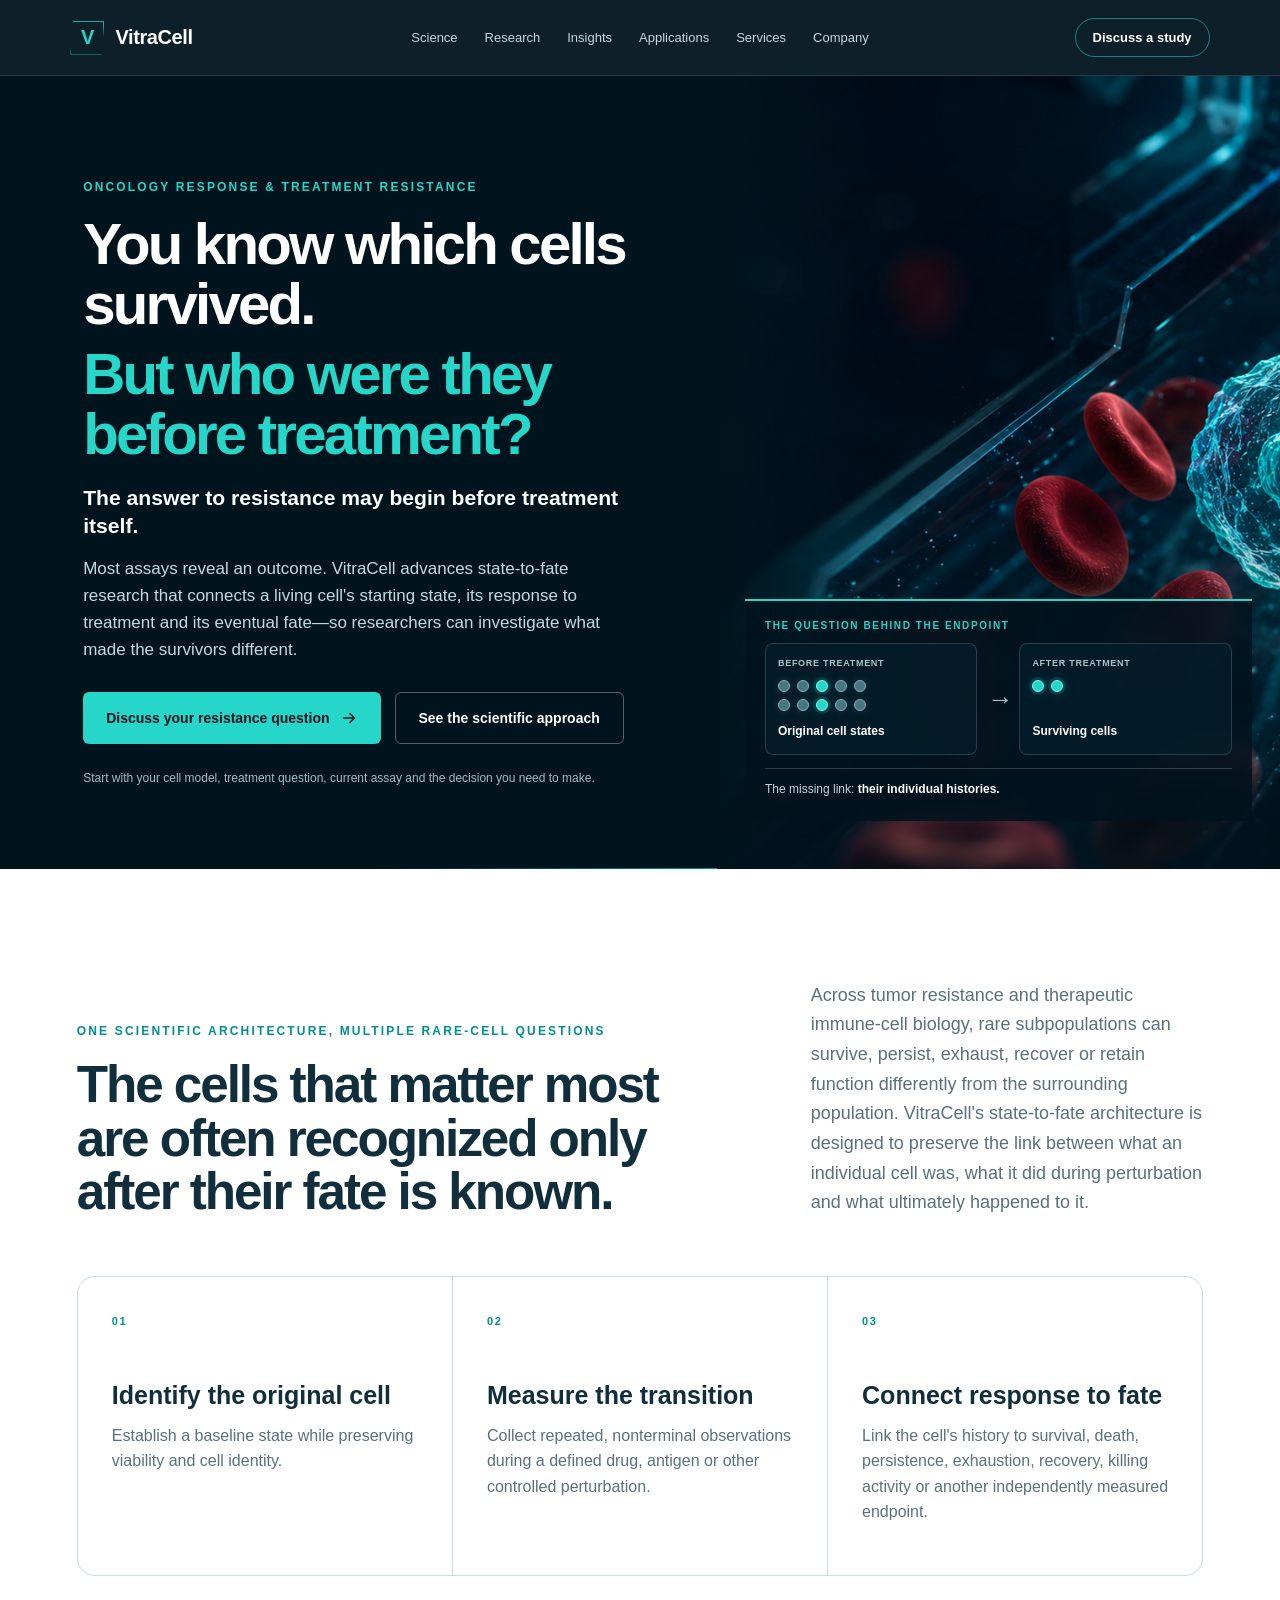
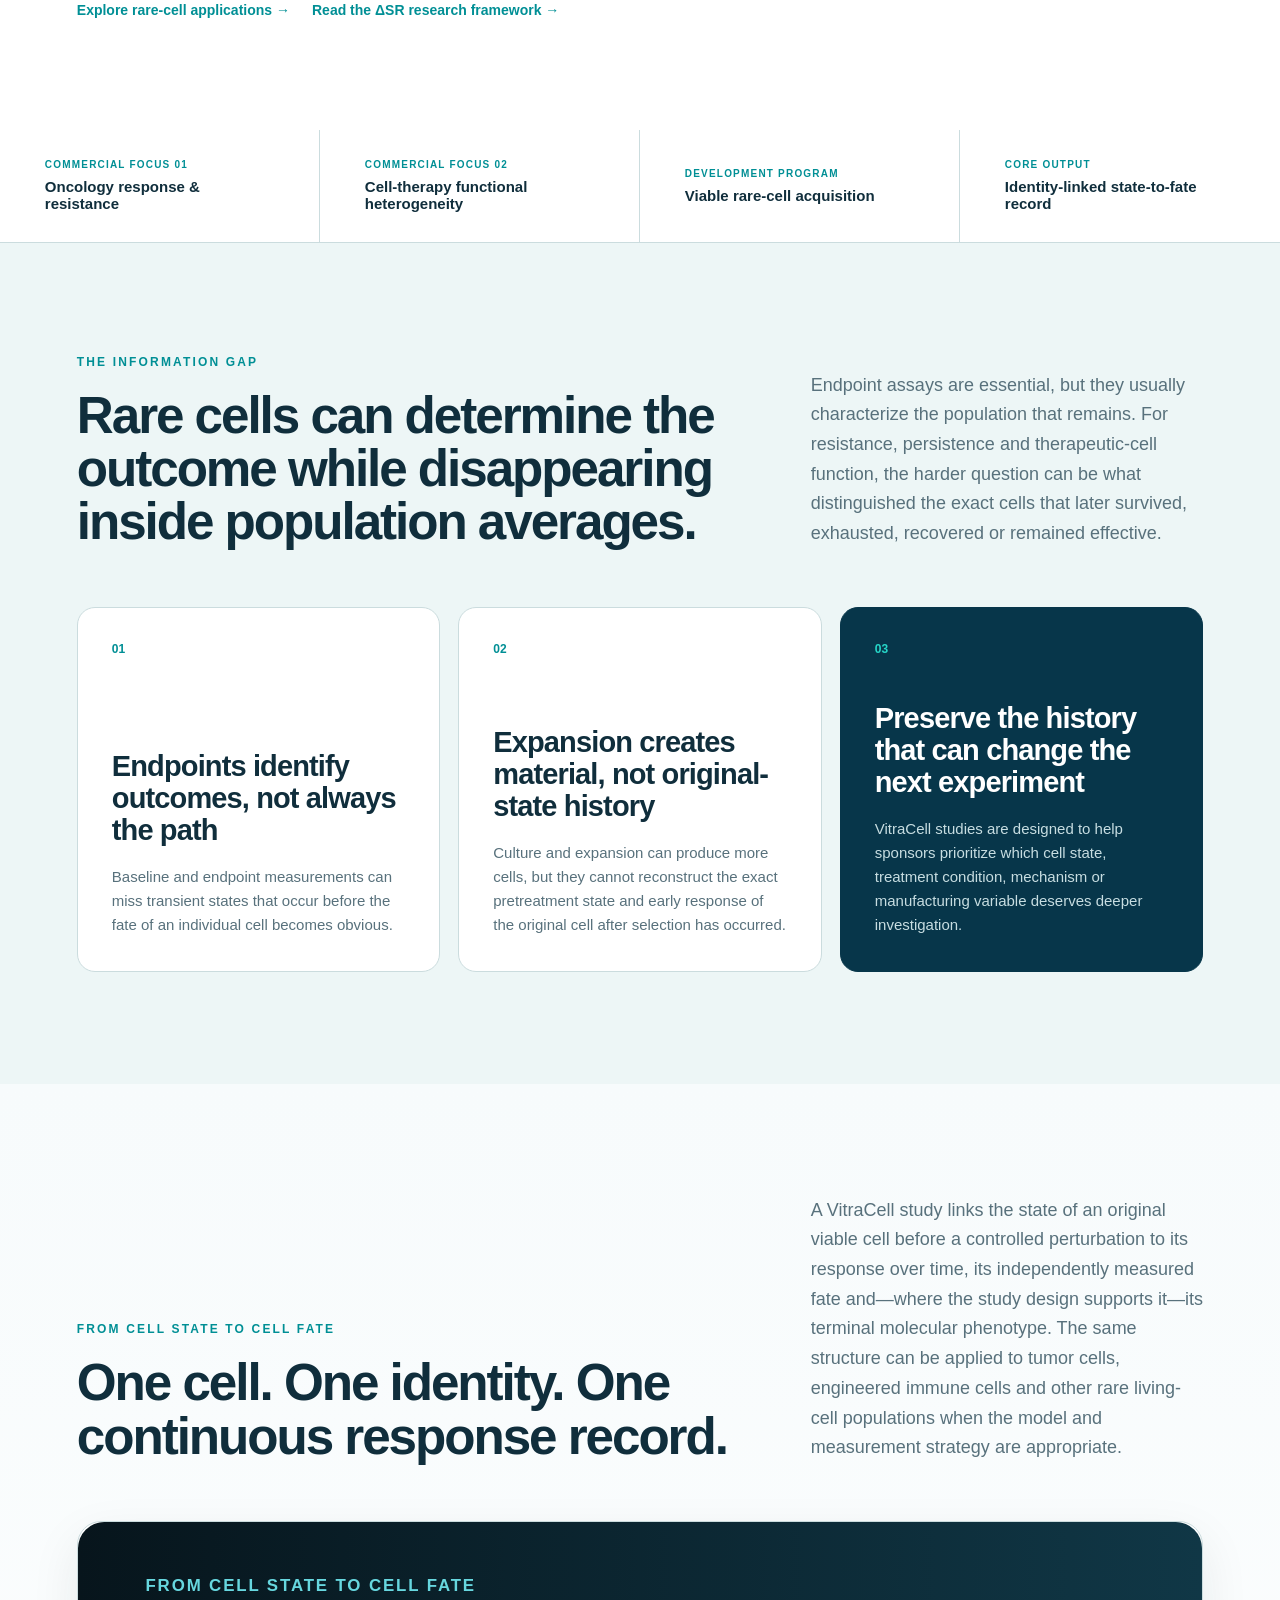
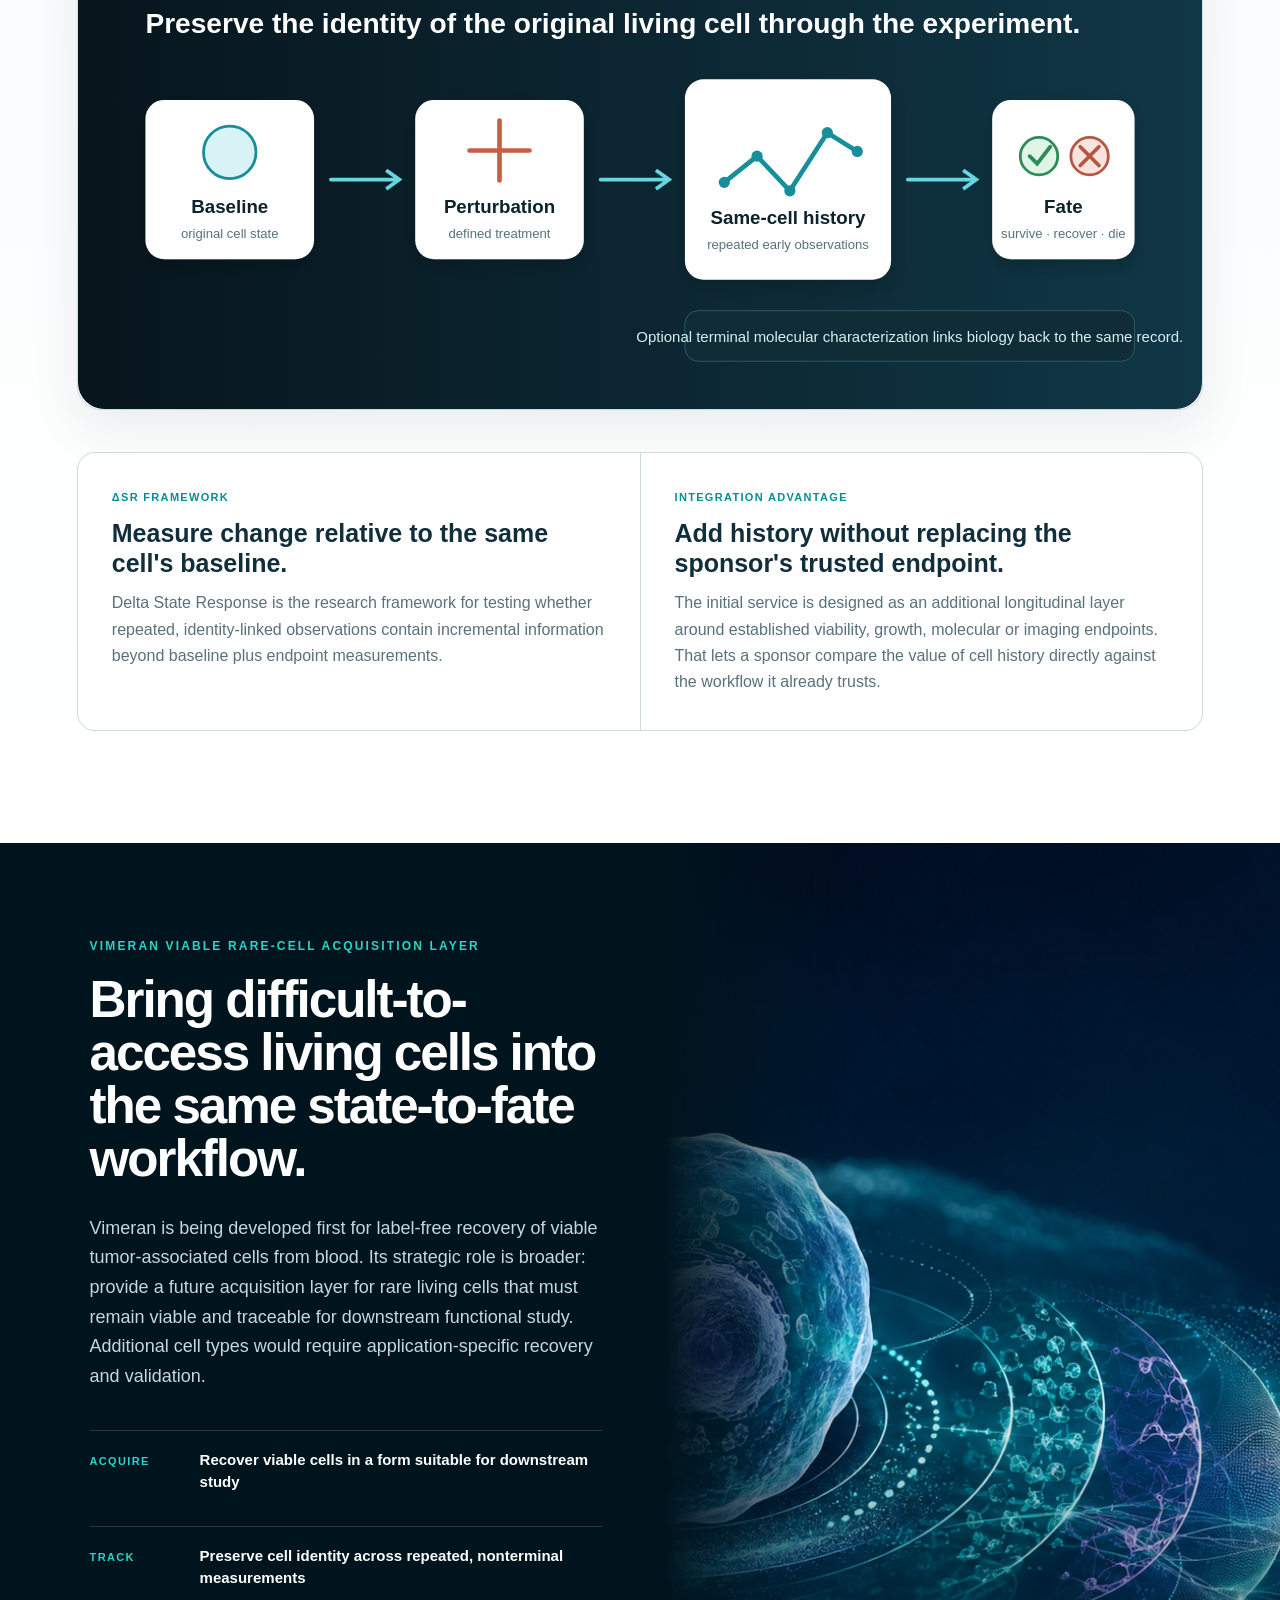
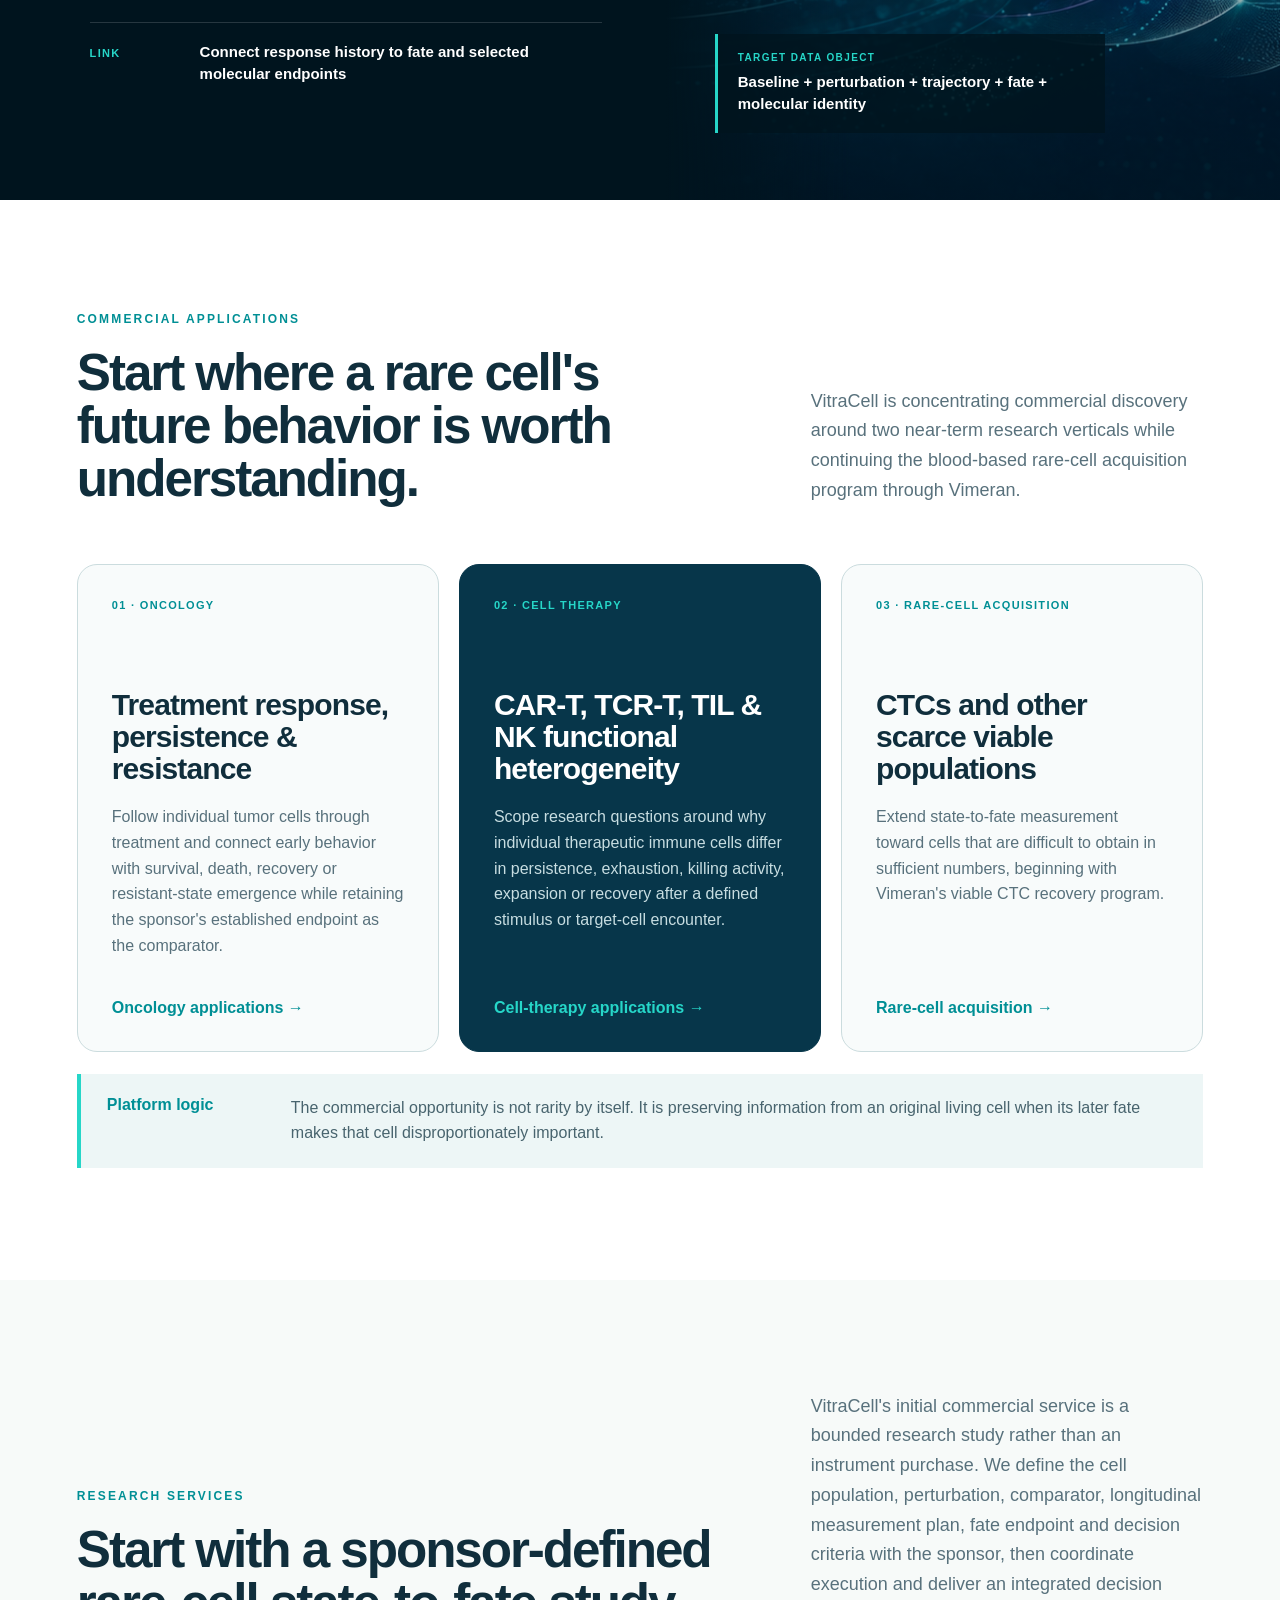
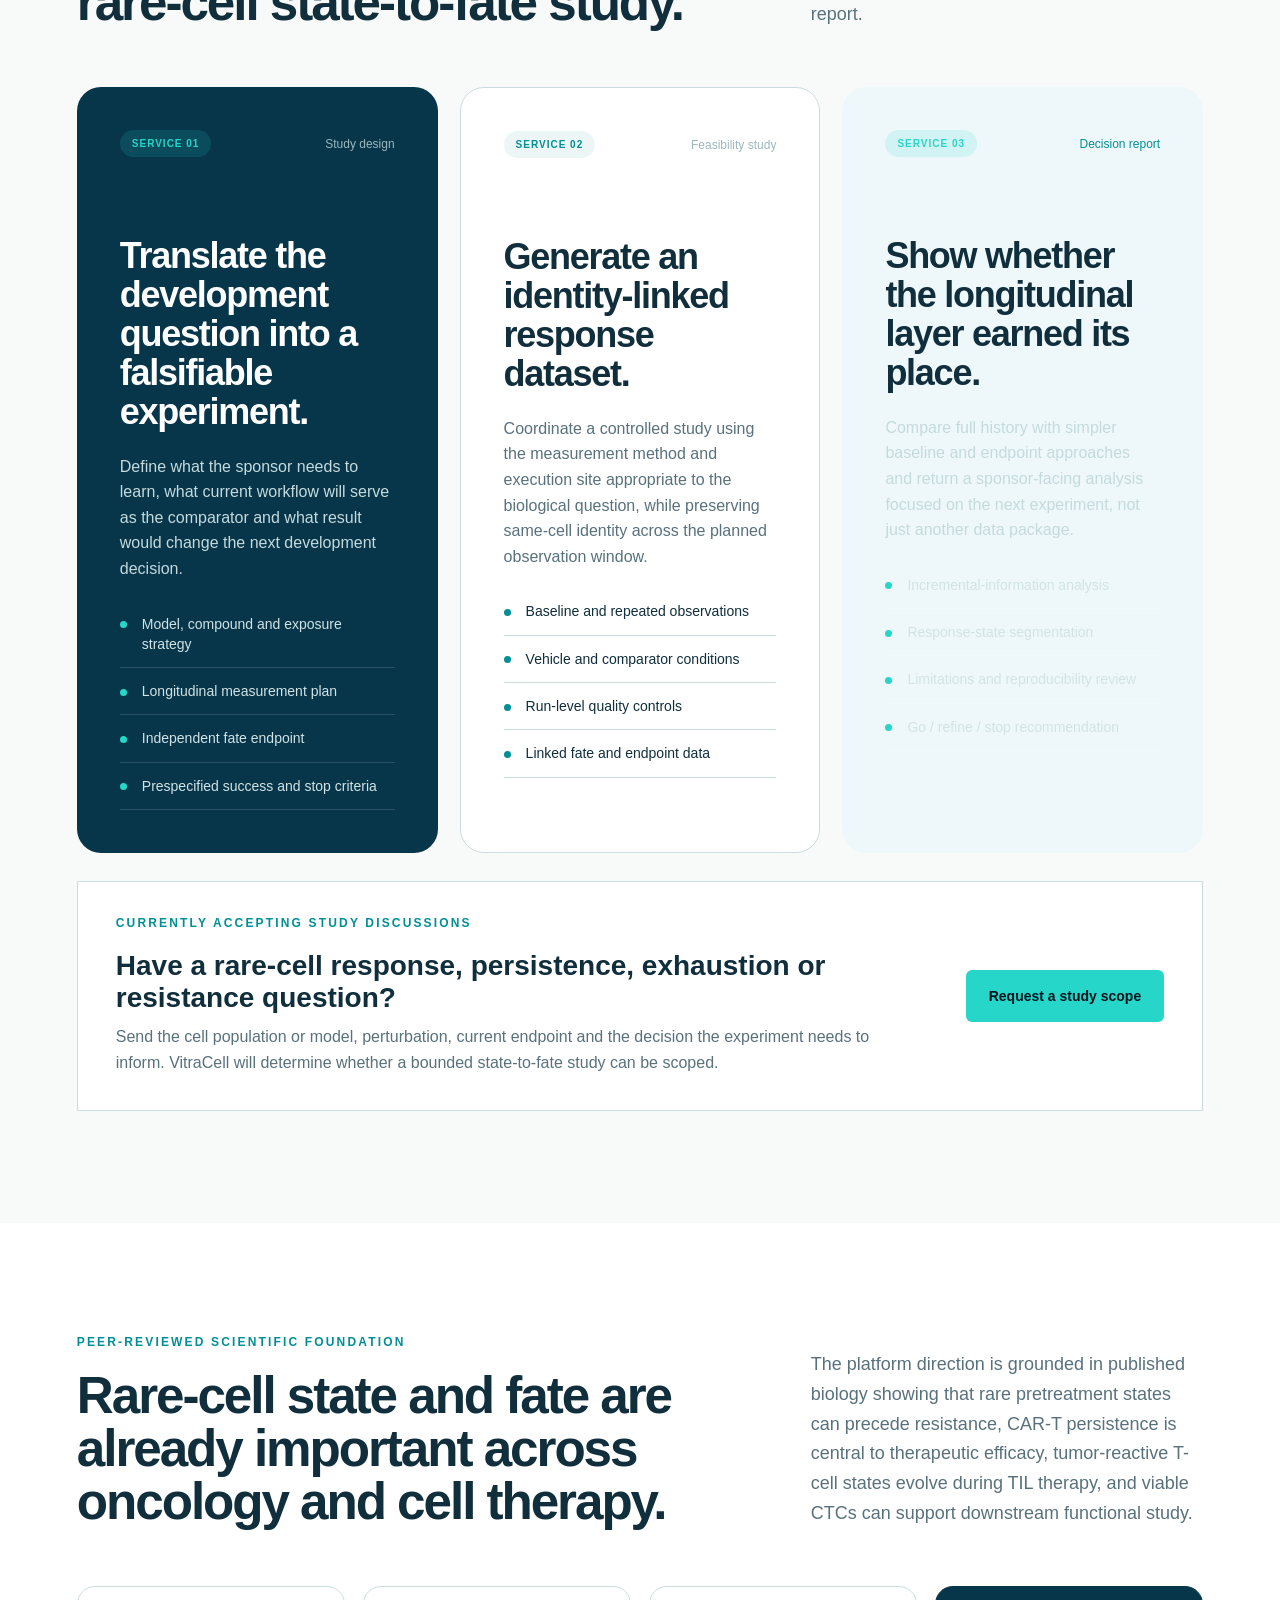
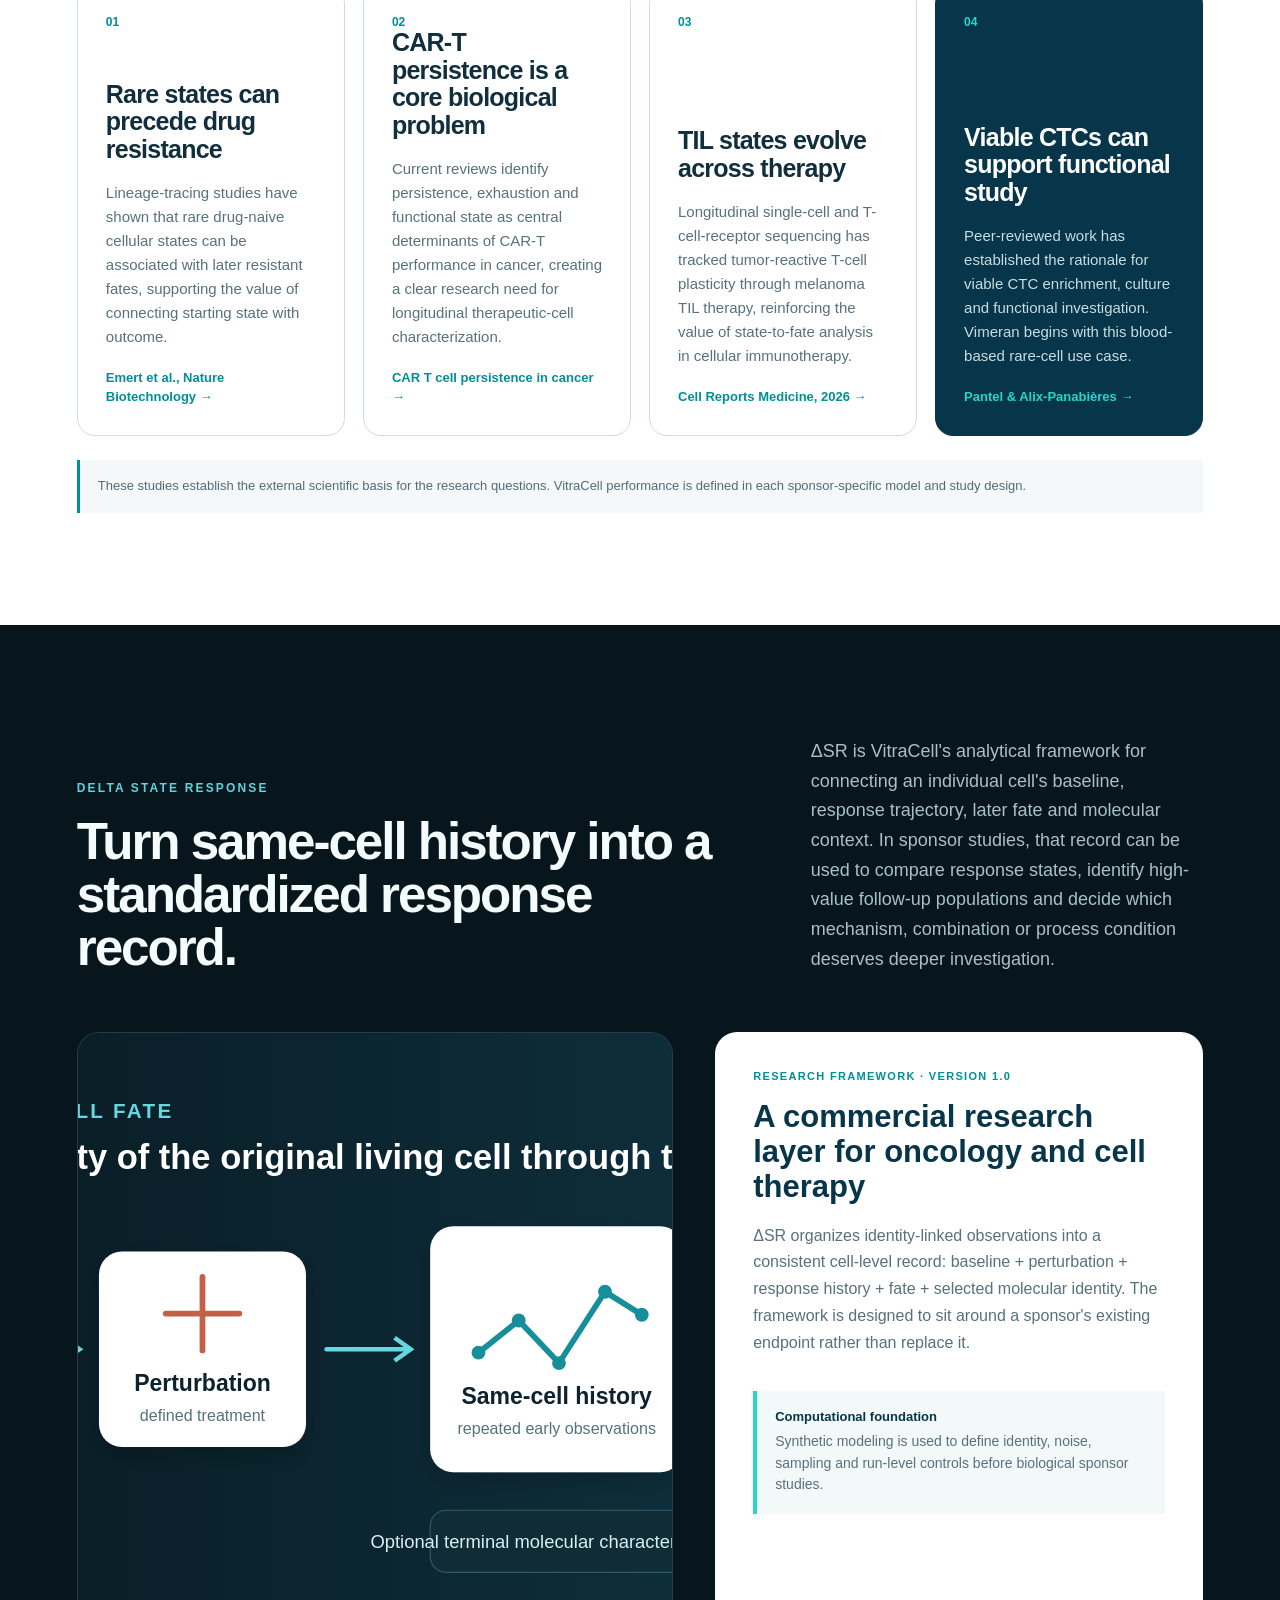
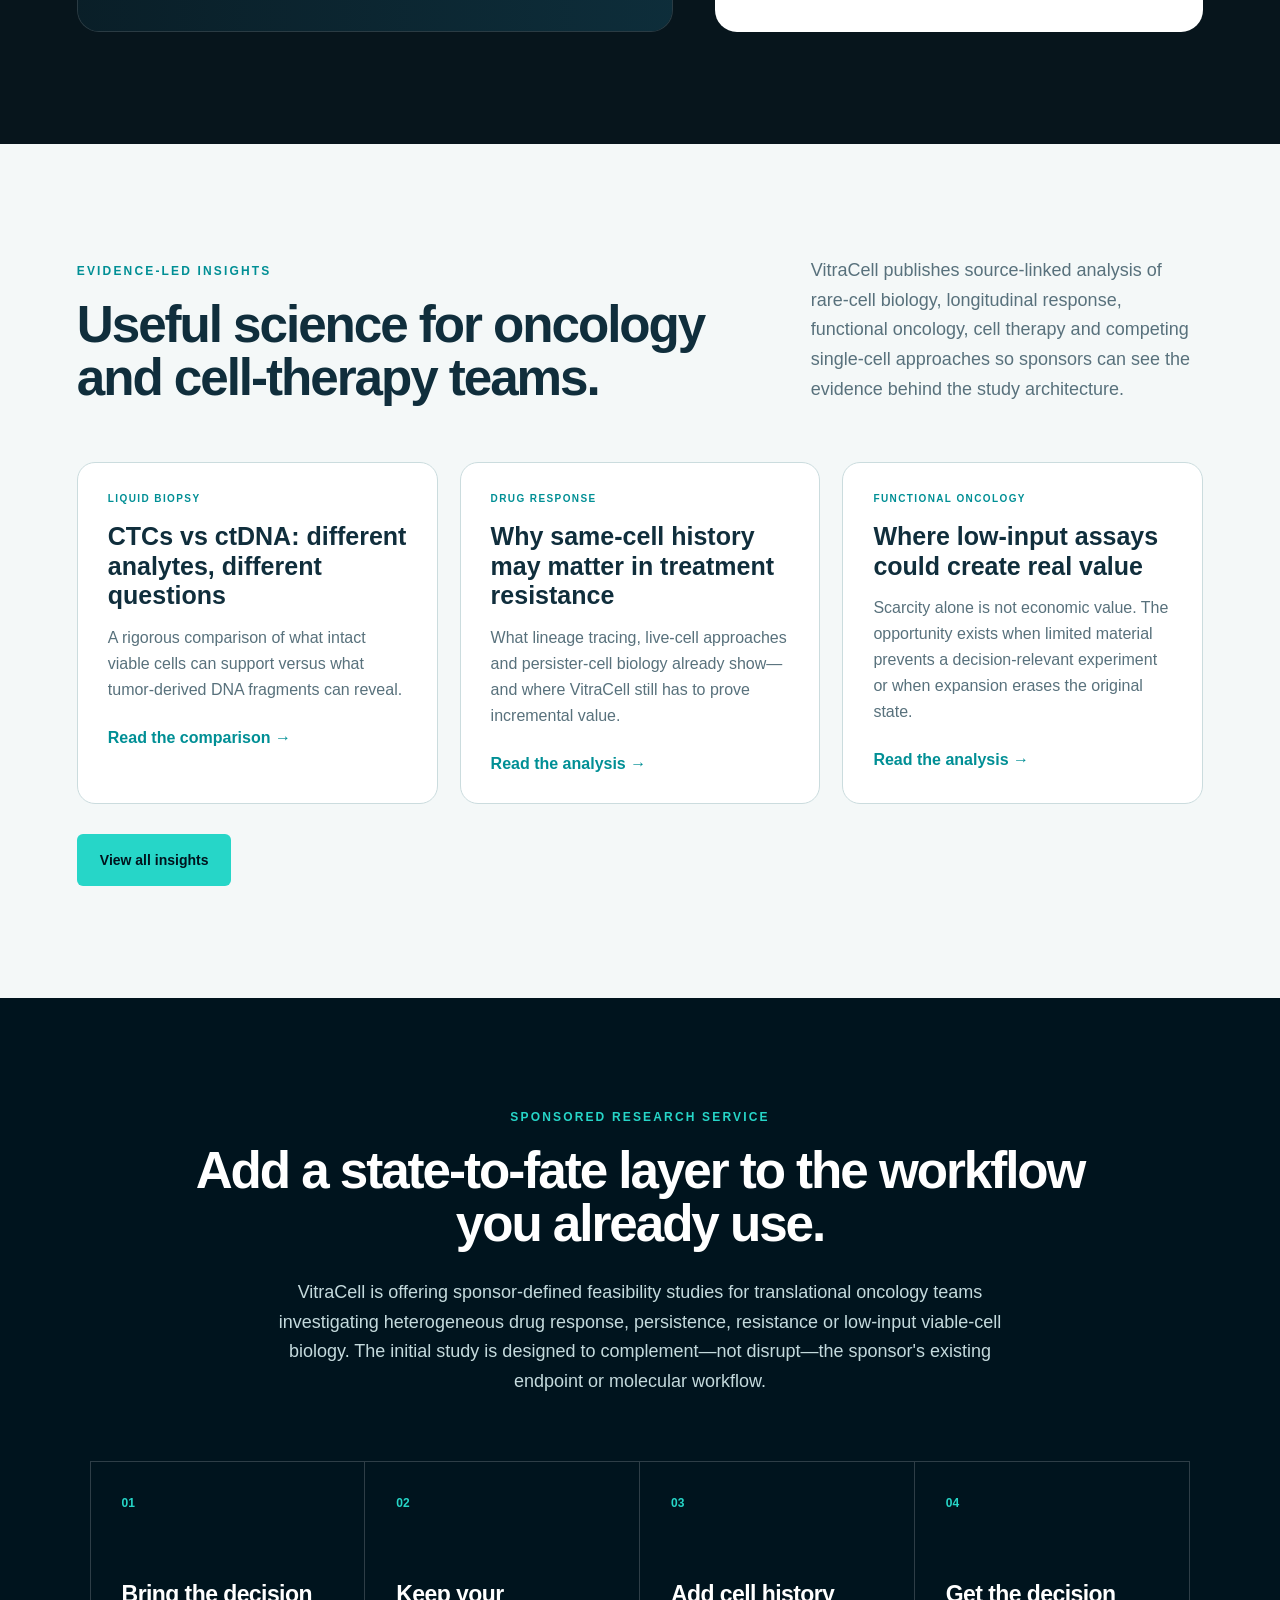
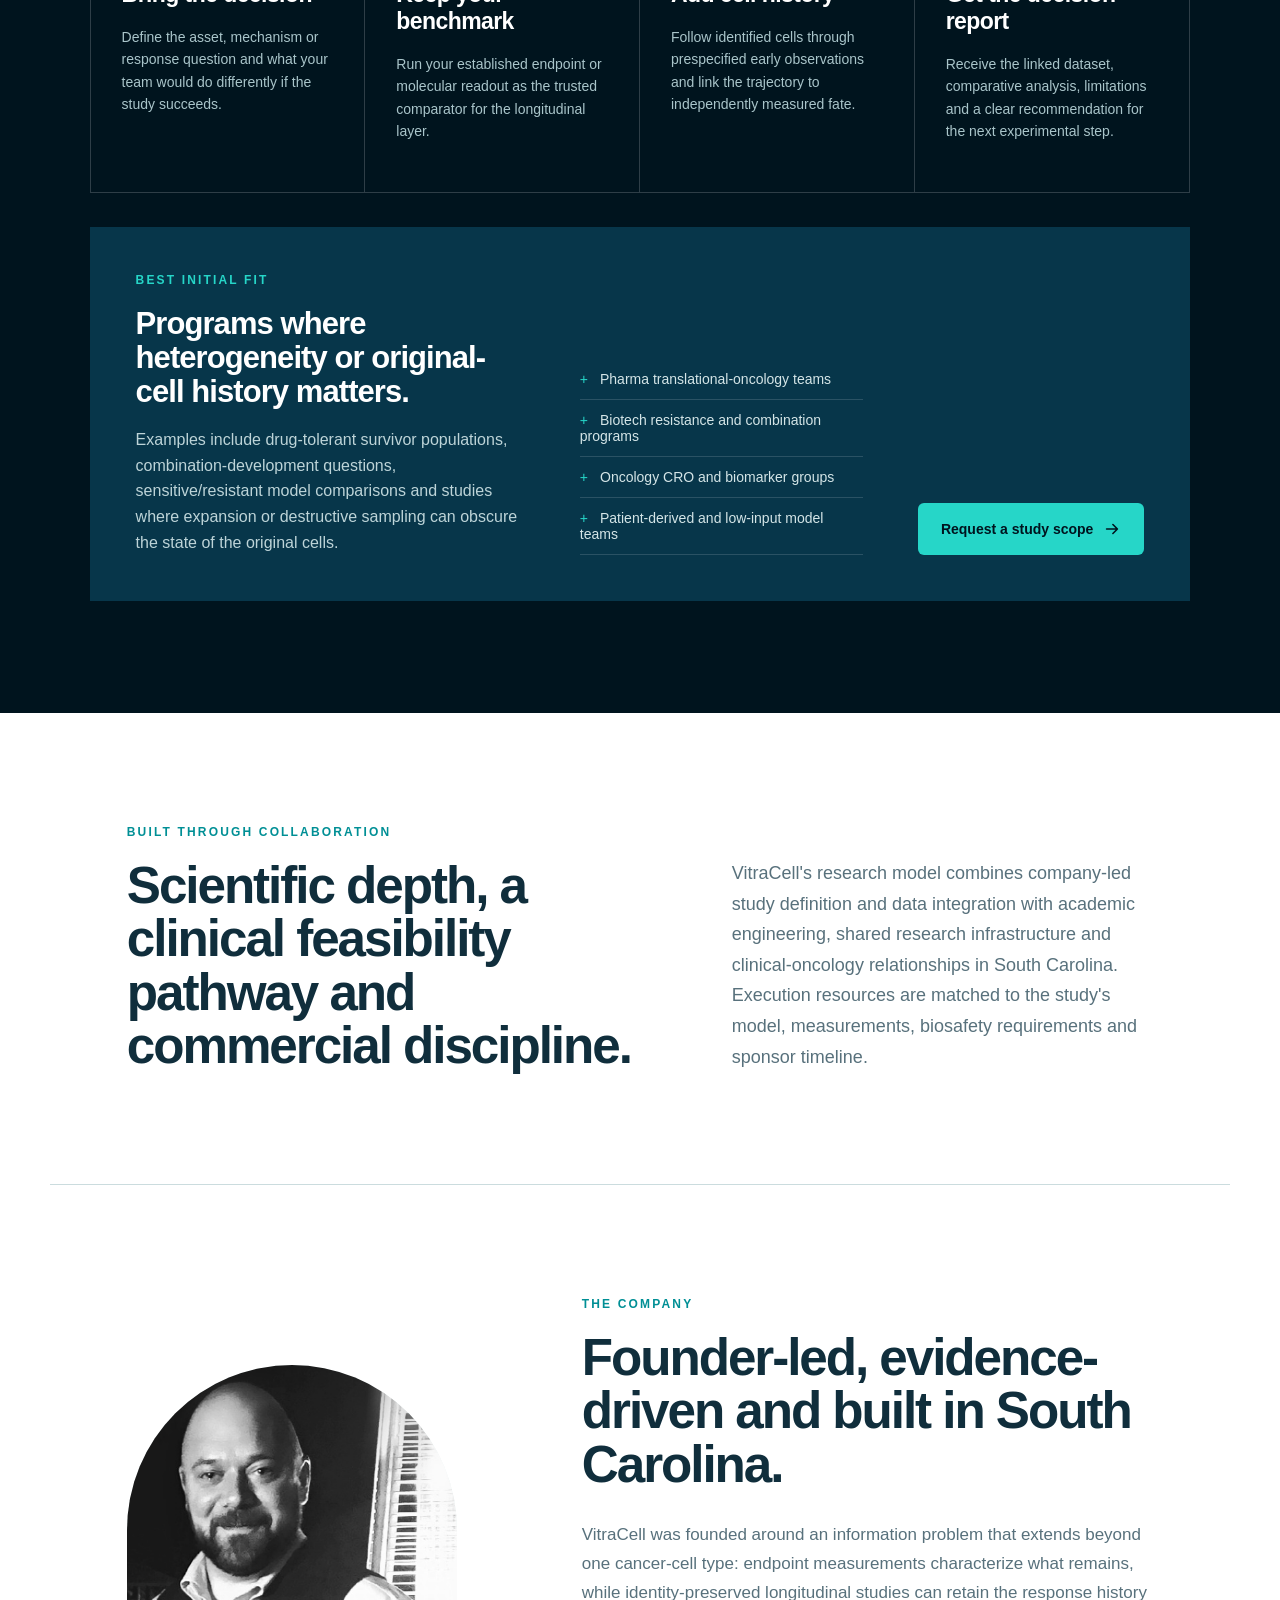
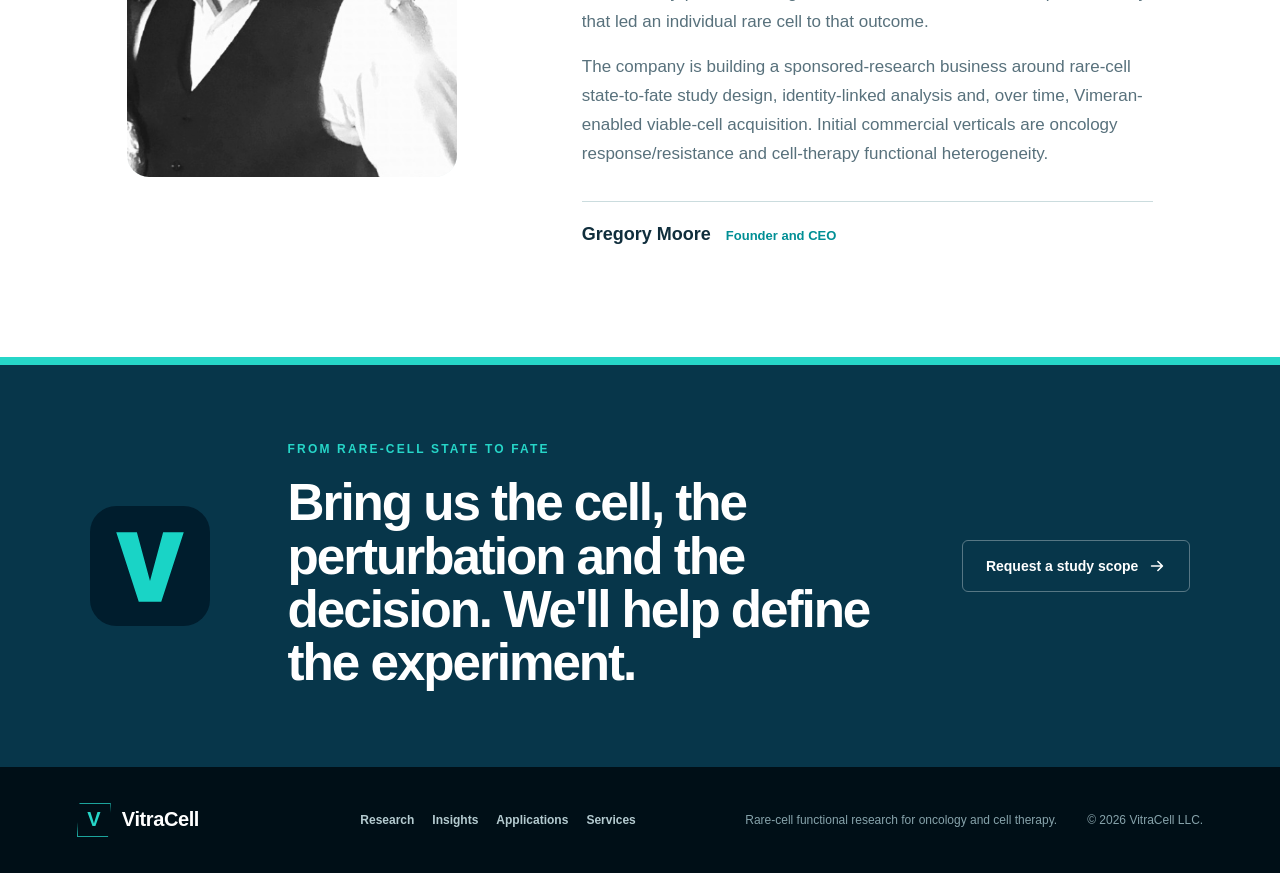
==== commit 13919e7b: "Lead homepage with original-cell survivor-history question" ====
--- a/index.html
+++ b/index.html
@@ -13,11 +13,11 @@
   <meta name="viewport" content="width=device-width, initial-scale=1">
   <meta name="robots" content="index,follow,max-image-preview:large,max-snippet:-1,max-video-preview:-1">
   <meta name="theme-color" content="#00141e">
-  <title>VitraCell | Rare-Cell State-to-Fate Research for Oncology & Cell Therapy</title>
-  <meta name="description" content="VitraCell develops sponsor-defined rare-cell state-to-fate studies for oncology and cell therapy, linking the starting state of individual living cells with response, fate and molecular context.">
+  <title>VitraCell | Who Were the Surviving Cells Before Treatment?</title>
+  <meta name="description" content="You know which cancer cells survived. But who were they before treatment? Explore VitraCell state-to-fate research connecting living-cell history, drug response and fate.">
   <link rel="canonical" href="https://www.vitracell.io/">
-  <meta property="og:title" content="VitraCell | Follow the Rare Living Cell That Matters">
-  <meta property="og:description" content="Rare-cell functional research for oncology and cell therapy: preserve identity, measure response over time, and link the original living cell to fate and molecular context.">
+  <meta property="og:title" content="You Know Which Cells Survived. Who Were They Before Treatment? | VitraCell">
+  <meta property="og:description" content="The answer to treatment resistance may begin before treatment. VitraCell advances state-to-fate research connecting original living cells to response and fate.">
   <meta property="og:url" content="https://www.vitracell.io/">
   <meta property="og:site_name" content="VitraCell">
   <meta property="og:type" content="website">
@@ -26,8 +26,8 @@
   <meta property="og:image:height" content="630">
   <meta property="og:image:alt" content="VitraCell rare-cell state-to-fate research for oncology and cell therapy">
   <meta name="twitter:card" content="summary_large_image">
-  <meta name="twitter:title" content="VitraCell | Rare-Cell State to Fate">
-  <meta name="twitter:description" content="Rare-cell functional research for oncology and cell therapy: identity, response history, fate and molecular context.">
+  <meta name="twitter:title" content="VitraCell | Who Were the Surviving Cells Before Treatment?">
+  <meta name="twitter:description" content="You know which cells survived. But who were they before treatment? Explore VitraCell state-to-fate research for oncology resistance.">
   <meta name="twitter:image" content="https://www.vitracell.io/og.png">
   <link rel="icon" href="/favicon.svg" type="image/svg+xml">
   <link rel="preconnect" href="https://www.googletagmanager.com" crossorigin>
@@ -61,7 +61,7 @@
         "inLanguage":"en-US"
       }
     ]
-  }</script><header class="site-header"><a class="brand" href="/" aria-label="VitraCell home"><span class="brand-mark" aria-hidden="true">V</span><span>VitraCell</span></a><nav class="desktop-nav" aria-label="Primary navigation"><a href="#state-to-fate">Science</a><a href="/research/delta-state-response.html">Research</a><a href="/insights/">Insights</a><a href="/applications/">Applications</a><a href="/services/rare-cell-studies.html">Services</a><a href="#company">Company</a></nav><details class="mobile-menu"><summary aria-label="Open navigation">Menu</summary><div><a href="#state-to-fate">Science</a><a href="/research/delta-state-response.html">Research</a><a href="/insights/">Insights</a><a href="/applications/">Applications</a><a href="/services/rare-cell-studies.html">Services</a><a href="#company">Company</a></div></details><a class="header-cta" data-cta="header-discuss-study" href="mailto:Gregory.Moore@VitraCell.io?subject=VitraCell%20Research%20Collaboration">Discuss a study</a></header><section class="hero" id="top"><div class="hero-copy"><p class="eyebrow">Rare-cell functional intelligence for oncology &amp; cell therapy</p><h1>Follow the rare living cell that matters.</h1><p class="hero-lede">VitraCell develops sponsor-defined state-to-fate studies that preserve the identity of individual living cells from baseline through perturbation, response and independently measured fate. The commercial focus begins with oncology treatment resistance and cell-therapy functional heterogeneity, while Vimeran extends the same architecture toward viable rare-cell recovery from blood.</p><div class="hero-actions"><a class="button button-primary" data-cta="hero-request-scope" href="mailto:Gregory.Moore@VitraCell.io?subject=VitraCell%20Rare-Cell%20Study%20Scope&body=Cell%20population%20or%20model%3A%0A%0APerturbation%20or%20development%20question%3A%0A%0ACurrent%20endpoint%20or%20assay%3A%0A%0ADecision%20this%20study%20should%20inform%3A%0A">Scope a rare-cell study <svg viewBox="0 0 20 20" aria-hidden="true"><path d="M4 10h11M11 5l5 5-5 5" fill="none" stroke="currentColor" stroke-width="1.8" stroke-linecap="round" stroke-linejoin="round"></path></svg></a><a class="button button-secondary" href="/applications/">Explore applications</a></div><p class="hero-note">For preclinical and translational research use. Each study is scoped around the sponsor&apos;s cell population, perturbation, benchmark endpoint and decision question.</p></div><div class="hero-visual" aria-label="Scientific visualization of a viable rare cell"><img src="/assets/rare-cell-hero.png" alt="Scientific visualization representing a viable rare cell in a biological sample" loading="eager" fetchpriority="high" decoding="async" sizes="(max-width: 960px) 100vw, 44vw" style="position:absolute;inset:0;width:100%;height:100%;object-fit:cover"/><div class="decision-panel"><p>State-to-fate research</p><div><span>Rare living cell</span><b>→</b><strong>Preserved identity</strong></div><div><span>Response history</span><b>→</b><strong>Fate + molecular context</strong></div></div></div></section><section class="section thesis-section" id="explainer"><div class="section-heading"><div><p class="eyebrow">One scientific architecture, multiple rare-cell questions</p><h2>The cells that matter most are often recognized only after their fate is known.</h2></div><p>Across tumor resistance and therapeutic immune-cell biology, rare subpopulations can survive, persist, exhaust, recover or retain function differently from the surrounding population. VitraCell&apos;s state-to-fate architecture is designed to preserve the link between what an individual cell was, what it did during perturbation and what ultimately happened to it.</p></div><div class="thesis-grid"><article><span>01</span><h3>Identify the original cell</h3><p>Establish a baseline state while preserving viability and cell identity.</p></article><article><span>02</span><h3>Measure the transition</h3><p>Collect repeated, nonterminal observations during a defined drug, antigen or other controlled perturbation.</p></article><article><span>03</span><h3>Connect response to fate</h3><p>Link the cell&apos;s history to survival, death, persistence, exhaustion, recovery, killing activity or another independently measured endpoint.</p></article></div><div class="thesis-links"><a href="/applications/">Explore rare-cell applications →</a><a href="/research/delta-state-response.html">Read the ΔSR research framework →</a></div></section><section class="position-strip" aria-label="VitraCell commercial focus"><div><span>Commercial focus 01</span><strong>Oncology response &amp; resistance</strong></div><div><span>Commercial focus 02</span><strong>Cell-therapy functional heterogeneity</strong></div><div><span>Development program</span><strong>Viable rare-cell acquisition</strong></div><div><span>Core output</span><strong>Identity-linked state-to-fate record</strong></div></section><section class="section problem-section" id="problem"><div class="section-heading"><div><p class="eyebrow">The information gap</p><h2>Rare cells can determine the outcome while disappearing inside population averages.</h2></div><p>Endpoint assays are essential, but they usually characterize the population that remains. For resistance, persistence and therapeutic-cell function, the harder question can be what distinguished the exact cells that later survived, exhausted, recovered or remained effective.</p></div><div class="constraint-grid"><article><span>01</span><h3>Endpoints identify outcomes, not always the path</h3><p>Baseline and endpoint measurements can miss transient states that occur before the fate of an individual cell becomes obvious.</p></article><article><span>02</span><h3>Expansion creates material, not original-state history</h3><p>Culture and expansion can produce more cells, but they cannot reconstruct the exact pretreatment state and early response of the original cell after selection has occurred.</p></article><article class="constraint-answer"><span>03</span><h3>Preserve the history that can change the next experiment</h3><p>VitraCell studies are designed to help sponsors prioritize which cell state, treatment condition, mechanism or manufacturing variable deserves deeper investigation.</p></article></div></section><section class="section state-section" id="state-to-fate"><div class="section-heading"><div><p class="eyebrow">From cell state to cell fate</p><h2>One cell. One identity. One continuous response record.</h2></div><p>A VitraCell study links the state of an original viable cell before a controlled perturbation to its response over time, its independently measured fate and—where the study design supports it—its terminal molecular phenotype. The same structure can be applied to tumor cells, engineered immune cells and other rare living-cell populations when the model and measurement strategy are appropriate.</p></div><div class="state-visual-wrap"><img src="/assets/state-to-fate-workflow.svg" alt="Conceptual VitraCell state-to-fate workflow showing baseline, perturbation, repeated same-cell observation, fate and molecular characterization" loading="lazy" decoding="async"></div><div class="state-copy-grid"><article><span>ΔSR framework</span><h3>Measure change relative to the same cell's baseline.</h3><p>Delta State Response is the research framework for testing whether repeated, identity-linked observations contain incremental information beyond baseline plus endpoint measurements.</p></article><article><span>Integration advantage</span><h3>Add history without replacing the sponsor&apos;s trusted endpoint.</h3><p>The initial service is designed as an additional longitudinal layer around established viability, growth, molecular or imaging endpoints. That lets a sponsor compare the value of cell history directly against the workflow it already trusts.</p></article></div></section><section class="platform-section" id="platform"><div class="platform-copy"><p class="eyebrow">Vimeran viable rare-cell acquisition layer</p><h2>Bring difficult-to-access living cells into the same state-to-fate workflow.</h2><p>Vimeran is being developed first for label-free recovery of viable tumor-associated cells from blood. Its strategic role is broader: provide a future acquisition layer for rare living cells that must remain viable and traceable for downstream functional study. Additional cell types would require application-specific recovery and validation.</p><div class="platform-pillars"><div><span>Acquire</span><strong>Recover viable cells in a form suitable for downstream study</strong></div><div><span>Track</span><strong>Preserve cell identity across repeated, nonterminal measurements</strong></div><div><span>Link</span><strong>Connect response history to fate and selected molecular endpoints</strong></div></div></div><div class="platform-visual"><img src="/assets/cell-fingerprint.png" alt="Scientific visualization connecting a viable cell with a multidimensional response record" loading="lazy" decoding="async" sizes="(max-width: 900px) 100vw, 48vw" style="position:absolute;inset:0;width:100%;height:100%;object-fit:cover"/><div class="visual-caption"><span>Target data object</span><strong>Baseline + perturbation + trajectory + fate + molecular identity</strong></div></div></section><section class="section applications-section" id="applications"><div class="section-heading"><div><p class="eyebrow">Commercial applications</p><h2>Start where a rare cell&apos;s future behavior is worth understanding.</h2></div><p>VitraCell is concentrating commercial discovery around two near-term research verticals while continuing the blood-based rare-cell acquisition program through Vimeran.</p></div><div class="application-grid"><article class="application-card"><span>01 · Oncology</span><h3>Treatment response, persistence &amp; resistance</h3><p>Follow individual tumor cells through treatment and connect early behavior with survival, death, recovery or resistant-state emergence while retaining the sponsor&apos;s established endpoint as the comparator.</p><a href="/applications/#oncology">Oncology applications →</a></article><article class="application-card featured-application"><span>02 · Cell therapy</span><h3>CAR-T, TCR-T, TIL &amp; NK functional heterogeneity</h3><p>Scope research questions around why individual therapeutic immune cells differ in persistence, exhaustion, killing activity, expansion or recovery after a defined stimulus or target-cell encounter.</p><a href="/applications/cell-therapy.html">Cell-therapy applications →</a></article><article class="application-card"><span>03 · Rare-cell acquisition</span><h3>CTCs and other scarce viable populations</h3><p>Extend state-to-fate measurement toward cells that are difficult to obtain in sufficient numbers, beginning with Vimeran&apos;s viable CTC recovery program.</p><a href="/applications/#acquisition">Rare-cell acquisition →</a></article></div><div class="application-note"><strong>Platform logic</strong><span>The commercial opportunity is not rarity by itself. It is preserving information from an original living cell when its later fate makes that cell disproportionately important.</span></div></section><section class="section program-section" id="program"><div class="section-heading"><div><p class="eyebrow">Research services</p><h2>Start with a sponsor-defined rare-cell state-to-fate study.</h2></div><p>VitraCell&apos;s initial commercial service is a bounded research study rather than an instrument purchase. We define the cell population, perturbation, comparator, longitudinal measurement plan, fate endpoint and decision criteria with the sponsor, then coordinate execution and deliver an integrated decision report.</p></div><div class="program-grid three-gate"><article class="program-card current-card"><div class="program-status"><span>Service 01</span><em>Study design</em></div><h3>Translate the development question into a falsifiable experiment.</h3><p>Define what the sponsor needs to learn, what current workflow will serve as the comparator and what result would change the next development decision.</p><ul><li>Model, compound and exposure strategy</li><li>Longitudinal measurement plan</li><li>Independent fate endpoint</li><li>Prespecified success and stop criteria</li></ul></article><article class="program-card evidence-card"><div class="program-status"><span>Service 02</span><em>Feasibility study</em></div><h3>Generate an identity-linked response dataset.</h3><p>Coordinate a controlled study using the measurement method and execution site appropriate to the biological question, while preserving same-cell identity across the planned observation window.</p><ul><li>Baseline and repeated observations</li><li>Vehicle and comparator conditions</li><li>Run-level quality controls</li><li>Linked fate and endpoint data</li></ul></article><article class="program-card vimeran-card"><div class="program-status"><span>Service 03</span><em>Decision report</em></div><h3>Show whether the longitudinal layer earned its place.</h3><p>Compare full history with simpler baseline and endpoint approaches and return a sponsor-facing analysis focused on the next experiment, not just another data package.</p><ul><li>Incremental-information analysis</li><li>Response-state segmentation</li><li>Limitations and reproducibility review</li><li>Go / refine / stop recommendation</li></ul></article></div><div class="service-cta"><div><p class="eyebrow">Currently accepting study discussions</p><h3>Have a rare-cell response, persistence, exhaustion or resistance question?</h3><p>Send the cell population or model, perturbation, current endpoint and the decision the experiment needs to inform. VitraCell will determine whether a bounded state-to-fate study can be scoped.</p></div><a class="button button-primary" data-cta="services-request-scope" href="mailto:Gregory.Moore@VitraCell.io?subject=VitraCell%20Sponsored%20Study%20Scope">Request a study scope</a></div></section><section class="section science-section" id="science"><div class="section-heading"><div><p class="eyebrow">Peer-reviewed scientific foundation</p><h2>Rare-cell state and fate are already important across oncology and cell therapy.</h2></div><p>The platform direction is grounded in published biology showing that rare pretreatment states can precede resistance, CAR-T persistence is central to therapeutic efficacy, tumor-reactive T-cell states evolve during TIL therapy, and viable CTCs can support downstream functional study.</p></div><div class="constraint-grid science-four"><article><span>01</span><h3>Rare states can precede drug resistance</h3><p>Lineage-tracing studies have shown that rare drug-naive cellular states can be associated with later resistant fates, supporting the value of connecting starting state with outcome.</p><a href="https://www.nature.com/articles/s41587-021-00837-3" target="_blank" rel="noopener">Emert et al., Nature Biotechnology →</a></article><article><span>02</span><h3>CAR-T persistence is a core biological problem</h3><p>Current reviews identify persistence, exhaustion and functional state as central determinants of CAR-T performance in cancer, creating a clear research need for longitudinal therapeutic-cell characterization.</p><a href="https://pubmed.ncbi.nlm.nih.gov/40973578/" target="_blank" rel="noopener">CAR T cell persistence in cancer →</a></article><article><span>03</span><h3>TIL states evolve across therapy</h3><p>Longitudinal single-cell and T-cell-receptor sequencing has tracked tumor-reactive T-cell plasticity through melanoma TIL therapy, reinforcing the value of state-to-fate analysis in cellular immunotherapy.</p><a href="https://pubmed.ncbi.nlm.nih.gov/42743921/" target="_blank" rel="noopener">Cell Reports Medicine, 2026 →</a></article><article class="constraint-answer"><span>04</span><h3>Viable CTCs can support functional study</h3><p>Peer-reviewed work has established the rationale for viable CTC enrichment, culture and functional investigation. Vimeran begins with this blood-based rare-cell use case.</p><a href="https://pubmed.ncbi.nlm.nih.gov/26637479/" target="_blank" rel="noopener">Pantel &amp; Alix-Panabières →</a></article></div><p class="evidence-note">These studies establish the external scientific basis for the research questions. VitraCell performance is defined in each sponsor-specific model and study design.</p></section><section class="section research-section" id="research"><div class="section-heading"><div><p class="eyebrow">Delta State Response</p><h2>Turn same-cell history into a standardized response record.</h2></div><p>ΔSR is VitraCell&apos;s analytical framework for connecting an individual cell&apos;s baseline, response trajectory, later fate and molecular context. In sponsor studies, that record can be used to compare response states, identify high-value follow-up populations and decide which mechanism, combination or process condition deserves deeper investigation.</p></div><div class="research-grid"><div class="research-visual"><img src="/assets/state-to-fate-workflow.svg" alt="VitraCell Delta State Response workflow connecting baseline, perturbation, same-cell response history, fate and molecular context" loading="lazy" decoding="async"></div><article class="paper-card"><span class="paper-label">Research framework · Version 1.0</span><h3>A commercial research layer for oncology and cell therapy</h3><p>ΔSR organizes identity-linked observations into a consistent cell-level record: baseline + perturbation + response history + fate + selected molecular identity. The framework is designed to sit around a sponsor&apos;s existing endpoint rather than replace it.</p><div class="paper-status"><strong>Computational foundation</strong><span>Synthetic modeling is used to define identity, noise, sampling and run-level controls before biological sponsor studies.</span></div><a class="button button-secondary research-cta" href="/research/delta-state-response.html">Explore ΔSR and its applications</a></article></div></section><section class="section insights-section" id="insights"><div class="section-heading"><div><p class="eyebrow">Evidence-led insights</p><h2>Useful science for oncology and cell-therapy teams.</h2></div><p>VitraCell publishes source-linked analysis of rare-cell biology, longitudinal response, functional oncology, cell therapy and competing single-cell approaches so sponsors can see the evidence behind the study architecture.</p></div><div class="insight-grid"><article><p class="insight-kicker">Liquid biopsy</p><h3>CTCs vs ctDNA: different analytes, different questions</h3><p>A rigorous comparison of what intact viable cells can support versus what tumor-derived DNA fragments can reveal.</p><a href="/insights/ctc-vs-ctdna.html">Read the comparison →</a></article><article><p class="insight-kicker">Drug response</p><h3>Why same-cell history may matter in treatment resistance</h3><p>What lineage tracing, live-cell approaches and persister-cell biology already show—and where VitraCell still has to prove incremental value.</p><a href="/insights/same-cell-history-drug-response.html">Read the analysis →</a></article><article><p class="insight-kicker">Functional oncology</p><h3>Where low-input assays could create real value</h3><p>Scarcity alone is not economic value. The opportunity exists when limited material prevents a decision-relevant experiment or when expansion erases the original state.</p><a href="/insights/functional-precision-oncology-low-input.html">Read the analysis →</a></article></div><div class="insights-all"><a class="button button-primary" href="/insights/">View all insights</a></div></section><section class="design-section" id="design-partners"><div class="design-intro"><p class="eyebrow">Sponsored research service</p><h2>Add a state-to-fate layer to the workflow you already use.</h2><p>VitraCell is offering sponsor-defined feasibility studies for translational oncology teams investigating heterogeneous drug response, persistence, resistance or low-input viable-cell biology. The initial study is designed to complement—not disrupt—the sponsor&apos;s existing endpoint or molecular workflow.</p></div><div class="design-steps"><article><span>01</span><h3>Bring the decision</h3><p>Define the asset, mechanism or response question and what your team would do differently if the study succeeds.</p></article><article><span>02</span><h3>Keep your benchmark</h3><p>Run your established endpoint or molecular readout as the trusted comparator for the longitudinal layer.</p></article><article><span>03</span><h3>Add cell history</h3><p>Follow identified cells through prespecified early observations and link the trajectory to independently measured fate.</p></article><article><span>04</span><h3>Get the decision report</h3><p>Receive the linked dataset, comparative analysis, limitations and a clear recommendation for the next experimental step.</p></article></div><div class="partner-fit"><div><p class="eyebrow">Best initial fit</p><h3>Programs where heterogeneity or original-cell history matters.</h3><p>Examples include drug-tolerant survivor populations, combination-development questions, sensitive/resistant model comparisons and studies where expansion or destructive sampling can obscure the state of the original cells.</p></div><ul><li>Pharma translational-oncology teams</li><li>Biotech resistance and combination programs</li><li>Oncology CRO and biomarker groups</li><li>Patient-derived and low-input model teams</li></ul><a class="button button-primary" data-cta="design-partner-request-scope" href="mailto:Gregory.Moore@VitraCell.io?subject=VitraCell%20Sponsored%20State-to-Fate%20Study">Request a study scope <svg viewBox="0 0 20 20" aria-hidden="true"><path d="M4 10h11M11 5l5 5-5 5" fill="none" stroke="currentColor" stroke-width="1.8" stroke-linecap="round" stroke-linejoin="round"></path></svg></a></div></section><section class="section collaboration-section"><div><p class="eyebrow">Built through collaboration</p><h2>Scientific depth, a clinical feasibility pathway and commercial discipline.</h2></div><p>VitraCell&apos;s research model combines company-led study definition and data integration with academic engineering, shared research infrastructure and clinical-oncology relationships in South Carolina. Execution resources are matched to the study&apos;s model, measurements, biosafety requirements and sponsor timeline.</p></section><section class="section company-section" id="company"><div class="founder-image"><img src="/assets/gregory-moore.jpg" alt="Gregory Moore, founder and CEO of VitraCell" loading="lazy" decoding="async" sizes="(max-width: 720px) 78vw, 320px" style="position:absolute;inset:0;width:100%;height:100%;object-fit:cover"/></div><div class="company-copy"><p class="eyebrow">The company</p><h2>Founder-led, evidence-driven and built in South Carolina.</h2><p>VitraCell was founded around an information problem that extends beyond one cancer-cell type: endpoint measurements characterize what remains, while identity-preserved longitudinal studies can retain the response history that led an individual rare cell to that outcome.</p><p>The company is building a sponsored-research business around rare-cell state-to-fate study design, identity-linked analysis and, over time, Vimeran-enabled viable-cell acquisition. Initial commercial verticals are oncology response/resistance and cell-therapy functional heterogeneity.</p><div class="founder-name"><strong>Gregory Moore</strong><span>Founder and CEO</span></div></div></section><section class="closing-section"><img src="/favicon.svg" alt="" width="120" height="120" loading="lazy" decoding="async" class="closing-logo"/><div><p class="eyebrow">From rare-cell state to fate</p><h2>Bring us the cell, the perturbation and the decision. We&apos;ll help define the experiment.</h2></div><a class="button button-outline" data-cta="closing-request-scope" href="mailto:Gregory.Moore@VitraCell.io?subject=VitraCell%20Sponsored%20Study%20Scope">Request a study scope <svg viewBox="0 0 20 20" aria-hidden="true"><path d="M4 10h11M11 5l5 5-5 5" fill="none" stroke="currentColor" stroke-width="1.8" stroke-linecap="round" stroke-linejoin="round"></path></svg></a></section><footer><div class="brand footer-brand"><span class="brand-mark" aria-hidden="true">V</span><span>VitraCell</span></div><div class="footer-links"><a href="/research/delta-state-response.html">Research</a><a href="/insights/">Insights</a><a href="/applications/">Applications</a><a href="/services/rare-cell-studies.html">Services</a></div><p>Rare-cell functional research for oncology and cell therapy.</p><p>© 2026 VitraCell LLC.</p></footer></main>
+  }</script><header class="site-header"><a class="brand" href="/" aria-label="VitraCell home"><span class="brand-mark" aria-hidden="true">V</span><span>VitraCell</span></a><nav class="desktop-nav" aria-label="Primary navigation"><a href="#state-to-fate">Science</a><a href="/research/delta-state-response.html">Research</a><a href="/insights/">Insights</a><a href="/applications/">Applications</a><a href="/services/rare-cell-studies.html">Services</a><a href="#company">Company</a></nav><details class="mobile-menu"><summary aria-label="Open navigation">Menu</summary><div><a href="#state-to-fate">Science</a><a href="/research/delta-state-response.html">Research</a><a href="/insights/">Insights</a><a href="/applications/">Applications</a><a href="/services/rare-cell-studies.html">Services</a><a href="#company">Company</a></div></details><a class="header-cta" data-cta="header-discuss-study" href="mailto:Gregory.Moore@VitraCell.io?subject=VitraCell%20Research%20Collaboration">Discuss a study</a></header><section class="hero" id="top"><div class="hero-copy"><p class="eyebrow">Oncology response &amp; treatment resistance</p><h1><span class="hero-hook">You know which cells survived.</span><span class="hero-question">But who were they before treatment?</span></h1><p class="hero-insight">The answer to resistance may begin before treatment itself.</p><p class="hero-lede">Most assays reveal an outcome. VitraCell advances state-to-fate research that connects a living cell&apos;s starting state, its response to treatment and its eventual fate—so researchers can investigate what made the survivors different.</p><div class="hero-actions"><a class="button button-primary" data-cta="hero-request-scope" href="mailto:Gregory.Moore@VitraCell.io?subject=VitraCell%20Oncology%20Resistance%20Study&amp;body=Cell%20population%20or%20model%3A%0A%0ATreatment%20or%20perturbation%3A%0A%0ACurrent%20assay%20or%20endpoint%3A%0A%0AResearch%20decision%20you%20need%20to%20make%3A%0A">Discuss your resistance question <svg viewBox="0 0 20 20" aria-hidden="true"><path d="M4 10h11M11 5l5 5-5 5" fill="none" stroke="currentColor" stroke-width="1.8" stroke-linecap="round" stroke-linejoin="round"></path></svg></a><a class="button button-secondary" href="#state-to-fate">See the scientific approach</a></div><p class="hero-note">Start with your cell model, treatment question, current assay and the decision you need to make.</p></div><div class="hero-visual" aria-label="Scientific visualization of a rare living cell"><img src="/assets/rare-cell-hero.png" alt="Scientific visualization representing a viable rare cell in a biological sample" loading="eager" fetchpriority="high" decoding="async" sizes="(max-width: 960px) 100vw, 44vw" style="position:absolute;inset:0;width:100%;height:100%;object-fit:cover"/><div class="decision-panel fate-panel"><p>The question behind the endpoint</p><div class="fate-diagram" role="img" aria-label="Conceptual comparison between many cells before treatment and fewer surviving cells after treatment"><div class="fate-stage"><span class="fate-stage-label">BEFORE TREATMENT</span><div class="fate-cells" aria-hidden="true"><i class="fate-cell"></i><i class="fate-cell"></i><i class="fate-cell fate-cell-key"></i><i class="fate-cell"></i><i class="fate-cell"></i><i class="fate-cell"></i><i class="fate-cell"></i><i class="fate-cell fate-cell-key"></i><i class="fate-cell"></i><i class="fate-cell"></i></div><strong>Original cell states</strong></div><span class="fate-arrow" aria-hidden="true">→</span><div class="fate-stage"><span class="fate-stage-label">AFTER TREATMENT</span><div class="fate-cells" aria-hidden="true"><i class="fate-cell fate-cell-key"></i><i class="fate-cell fate-cell-key"></i></div><strong>Surviving cells</strong></div></div><div class="fate-panel-footer">The missing link: <strong>their individual histories.</strong></div></div></div></section><section class="section thesis-section" id="explainer"><div class="section-heading"><div><p class="eyebrow">One scientific architecture, multiple rare-cell questions</p><h2>The cells that matter most are often recognized only after their fate is known.</h2></div><p>Across tumor resistance and therapeutic immune-cell biology, rare subpopulations can survive, persist, exhaust, recover or retain function differently from the surrounding population. VitraCell&apos;s state-to-fate architecture is designed to preserve the link between what an individual cell was, what it did during perturbation and what ultimately happened to it.</p></div><div class="thesis-grid"><article><span>01</span><h3>Identify the original cell</h3><p>Establish a baseline state while preserving viability and cell identity.</p></article><article><span>02</span><h3>Measure the transition</h3><p>Collect repeated, nonterminal observations during a defined drug, antigen or other controlled perturbation.</p></article><article><span>03</span><h3>Connect response to fate</h3><p>Link the cell&apos;s history to survival, death, persistence, exhaustion, recovery, killing activity or another independently measured endpoint.</p></article></div><div class="thesis-links"><a href="/applications/">Explore rare-cell applications →</a><a href="/research/delta-state-response.html">Read the ΔSR research framework →</a></div></section><section class="position-strip" aria-label="VitraCell commercial focus"><div><span>Commercial focus 01</span><strong>Oncology response &amp; resistance</strong></div><div><span>Commercial focus 02</span><strong>Cell-therapy functional heterogeneity</strong></div><div><span>Development program</span><strong>Viable rare-cell acquisition</strong></div><div><span>Core output</span><strong>Identity-linked state-to-fate record</strong></div></section><section class="section problem-section" id="problem"><div class="section-heading"><div><p class="eyebrow">The information gap</p><h2>Rare cells can determine the outcome while disappearing inside population averages.</h2></div><p>Endpoint assays are essential, but they usually characterize the population that remains. For resistance, persistence and therapeutic-cell function, the harder question can be what distinguished the exact cells that later survived, exhausted, recovered or remained effective.</p></div><div class="constraint-grid"><article><span>01</span><h3>Endpoints identify outcomes, not always the path</h3><p>Baseline and endpoint measurements can miss transient states that occur before the fate of an individual cell becomes obvious.</p></article><article><span>02</span><h3>Expansion creates material, not original-state history</h3><p>Culture and expansion can produce more cells, but they cannot reconstruct the exact pretreatment state and early response of the original cell after selection has occurred.</p></article><article class="constraint-answer"><span>03</span><h3>Preserve the history that can change the next experiment</h3><p>VitraCell studies are designed to help sponsors prioritize which cell state, treatment condition, mechanism or manufacturing variable deserves deeper investigation.</p></article></div></section><section class="section state-section" id="state-to-fate"><div class="section-heading"><div><p class="eyebrow">From cell state to cell fate</p><h2>One cell. One identity. One continuous response record.</h2></div><p>A VitraCell study links the state of an original viable cell before a controlled perturbation to its response over time, its independently measured fate and—where the study design supports it—its terminal molecular phenotype. The same structure can be applied to tumor cells, engineered immune cells and other rare living-cell populations when the model and measurement strategy are appropriate.</p></div><div class="state-visual-wrap"><img src="/assets/state-to-fate-workflow.svg" alt="Conceptual VitraCell state-to-fate workflow showing baseline, perturbation, repeated same-cell observation, fate and molecular characterization" loading="lazy" decoding="async"></div><div class="state-copy-grid"><article><span>ΔSR framework</span><h3>Measure change relative to the same cell's baseline.</h3><p>Delta State Response is the research framework for testing whether repeated, identity-linked observations contain incremental information beyond baseline plus endpoint measurements.</p></article><article><span>Integration advantage</span><h3>Add history without replacing the sponsor&apos;s trusted endpoint.</h3><p>The initial service is designed as an additional longitudinal layer around established viability, growth, molecular or imaging endpoints. That lets a sponsor compare the value of cell history directly against the workflow it already trusts.</p></article></div></section><section class="platform-section" id="platform"><div class="platform-copy"><p class="eyebrow">Vimeran viable rare-cell acquisition layer</p><h2>Bring difficult-to-access living cells into the same state-to-fate workflow.</h2><p>Vimeran is being developed first for label-free recovery of viable tumor-associated cells from blood. Its strategic role is broader: provide a future acquisition layer for rare living cells that must remain viable and traceable for downstream functional study. Additional cell types would require application-specific recovery and validation.</p><div class="platform-pillars"><div><span>Acquire</span><strong>Recover viable cells in a form suitable for downstream study</strong></div><div><span>Track</span><strong>Preserve cell identity across repeated, nonterminal measurements</strong></div><div><span>Link</span><strong>Connect response history to fate and selected molecular endpoints</strong></div></div></div><div class="platform-visual"><img src="/assets/cell-fingerprint.png" alt="Scientific visualization connecting a viable cell with a multidimensional response record" loading="lazy" decoding="async" sizes="(max-width: 900px) 100vw, 48vw" style="position:absolute;inset:0;width:100%;height:100%;object-fit:cover"/><div class="visual-caption"><span>Target data object</span><strong>Baseline + perturbation + trajectory + fate + molecular identity</strong></div></div></section><section class="section applications-section" id="applications"><div class="section-heading"><div><p class="eyebrow">Commercial applications</p><h2>Start where a rare cell&apos;s future behavior is worth understanding.</h2></div><p>VitraCell is concentrating commercial discovery around two near-term research verticals while continuing the blood-based rare-cell acquisition program through Vimeran.</p></div><div class="application-grid"><article class="application-card"><span>01 · Oncology</span><h3>Treatment response, persistence &amp; resistance</h3><p>Follow individual tumor cells through treatment and connect early behavior with survival, death, recovery or resistant-state emergence while retaining the sponsor&apos;s established endpoint as the comparator.</p><a href="/applications/#oncology">Oncology applications →</a></article><article class="application-card featured-application"><span>02 · Cell therapy</span><h3>CAR-T, TCR-T, TIL &amp; NK functional heterogeneity</h3><p>Scope research questions around why individual therapeutic immune cells differ in persistence, exhaustion, killing activity, expansion or recovery after a defined stimulus or target-cell encounter.</p><a href="/applications/cell-therapy.html">Cell-therapy applications →</a></article><article class="application-card"><span>03 · Rare-cell acquisition</span><h3>CTCs and other scarce viable populations</h3><p>Extend state-to-fate measurement toward cells that are difficult to obtain in sufficient numbers, beginning with Vimeran&apos;s viable CTC recovery program.</p><a href="/applications/#acquisition">Rare-cell acquisition →</a></article></div><div class="application-note"><strong>Platform logic</strong><span>The commercial opportunity is not rarity by itself. It is preserving information from an original living cell when its later fate makes that cell disproportionately important.</span></div></section><section class="section program-section" id="program"><div class="section-heading"><div><p class="eyebrow">Research services</p><h2>Start with a sponsor-defined rare-cell state-to-fate study.</h2></div><p>VitraCell&apos;s initial commercial service is a bounded research study rather than an instrument purchase. We define the cell population, perturbation, comparator, longitudinal measurement plan, fate endpoint and decision criteria with the sponsor, then coordinate execution and deliver an integrated decision report.</p></div><div class="program-grid three-gate"><article class="program-card current-card"><div class="program-status"><span>Service 01</span><em>Study design</em></div><h3>Translate the development question into a falsifiable experiment.</h3><p>Define what the sponsor needs to learn, what current workflow will serve as the comparator and what result would change the next development decision.</p><ul><li>Model, compound and exposure strategy</li><li>Longitudinal measurement plan</li><li>Independent fate endpoint</li><li>Prespecified success and stop criteria</li></ul></article><article class="program-card evidence-card"><div class="program-status"><span>Service 02</span><em>Feasibility study</em></div><h3>Generate an identity-linked response dataset.</h3><p>Coordinate a controlled study using the measurement method and execution site appropriate to the biological question, while preserving same-cell identity across the planned observation window.</p><ul><li>Baseline and repeated observations</li><li>Vehicle and comparator conditions</li><li>Run-level quality controls</li><li>Linked fate and endpoint data</li></ul></article><article class="program-card vimeran-card"><div class="program-status"><span>Service 03</span><em>Decision report</em></div><h3>Show whether the longitudinal layer earned its place.</h3><p>Compare full history with simpler baseline and endpoint approaches and return a sponsor-facing analysis focused on the next experiment, not just another data package.</p><ul><li>Incremental-information analysis</li><li>Response-state segmentation</li><li>Limitations and reproducibility review</li><li>Go / refine / stop recommendation</li></ul></article></div><div class="service-cta"><div><p class="eyebrow">Currently accepting study discussions</p><h3>Have a rare-cell response, persistence, exhaustion or resistance question?</h3><p>Send the cell population or model, perturbation, current endpoint and the decision the experiment needs to inform. VitraCell will determine whether a bounded state-to-fate study can be scoped.</p></div><a class="button button-primary" data-cta="services-request-scope" href="mailto:Gregory.Moore@VitraCell.io?subject=VitraCell%20Sponsored%20Study%20Scope">Request a study scope</a></div></section><section class="section science-section" id="science"><div class="section-heading"><div><p class="eyebrow">Peer-reviewed scientific foundation</p><h2>Rare-cell state and fate are already important across oncology and cell therapy.</h2></div><p>The platform direction is grounded in published biology showing that rare pretreatment states can precede resistance, CAR-T persistence is central to therapeutic efficacy, tumor-reactive T-cell states evolve during TIL therapy, and viable CTCs can support downstream functional study.</p></div><div class="constraint-grid science-four"><article><span>01</span><h3>Rare states can precede drug resistance</h3><p>Lineage-tracing studies have shown that rare drug-naive cellular states can be associated with later resistant fates, supporting the value of connecting starting state with outcome.</p><a href="https://www.nature.com/articles/s41587-021-00837-3" target="_blank" rel="noopener">Emert et al., Nature Biotechnology →</a></article><article><span>02</span><h3>CAR-T persistence is a core biological problem</h3><p>Current reviews identify persistence, exhaustion and functional state as central determinants of CAR-T performance in cancer, creating a clear research need for longitudinal therapeutic-cell characterization.</p><a href="https://pubmed.ncbi.nlm.nih.gov/40973578/" target="_blank" rel="noopener">CAR T cell persistence in cancer →</a></article><article><span>03</span><h3>TIL states evolve across therapy</h3><p>Longitudinal single-cell and T-cell-receptor sequencing has tracked tumor-reactive T-cell plasticity through melanoma TIL therapy, reinforcing the value of state-to-fate analysis in cellular immunotherapy.</p><a href="https://pubmed.ncbi.nlm.nih.gov/42743921/" target="_blank" rel="noopener">Cell Reports Medicine, 2026 →</a></article><article class="constraint-answer"><span>04</span><h3>Viable CTCs can support functional study</h3><p>Peer-reviewed work has established the rationale for viable CTC enrichment, culture and functional investigation. Vimeran begins with this blood-based rare-cell use case.</p><a href="https://pubmed.ncbi.nlm.nih.gov/26637479/" target="_blank" rel="noopener">Pantel &amp; Alix-Panabières →</a></article></div><p class="evidence-note">These studies establish the external scientific basis for the research questions. VitraCell performance is defined in each sponsor-specific model and study design.</p></section><section class="section research-section" id="research"><div class="section-heading"><div><p class="eyebrow">Delta State Response</p><h2>Turn same-cell history into a standardized response record.</h2></div><p>ΔSR is VitraCell&apos;s analytical framework for connecting an individual cell&apos;s baseline, response trajectory, later fate and molecular context. In sponsor studies, that record can be used to compare response states, identify high-value follow-up populations and decide which mechanism, combination or process condition deserves deeper investigation.</p></div><div class="research-grid"><div class="research-visual"><img src="/assets/state-to-fate-workflow.svg" alt="VitraCell Delta State Response workflow connecting baseline, perturbation, same-cell response history, fate and molecular context" loading="lazy" decoding="async"></div><article class="paper-card"><span class="paper-label">Research framework · Version 1.0</span><h3>A commercial research layer for oncology and cell therapy</h3><p>ΔSR organizes identity-linked observations into a consistent cell-level record: baseline + perturbation + response history + fate + selected molecular identity. The framework is designed to sit around a sponsor&apos;s existing endpoint rather than replace it.</p><div class="paper-status"><strong>Computational foundation</strong><span>Synthetic modeling is used to define identity, noise, sampling and run-level controls before biological sponsor studies.</span></div><a class="button button-secondary research-cta" href="/research/delta-state-response.html">Explore ΔSR and its applications</a></article></div></section><section class="section insights-section" id="insights"><div class="section-heading"><div><p class="eyebrow">Evidence-led insights</p><h2>Useful science for oncology and cell-therapy teams.</h2></div><p>VitraCell publishes source-linked analysis of rare-cell biology, longitudinal response, functional oncology, cell therapy and competing single-cell approaches so sponsors can see the evidence behind the study architecture.</p></div><div class="insight-grid"><article><p class="insight-kicker">Liquid biopsy</p><h3>CTCs vs ctDNA: different analytes, different questions</h3><p>A rigorous comparison of what intact viable cells can support versus what tumor-derived DNA fragments can reveal.</p><a href="/insights/ctc-vs-ctdna.html">Read the comparison →</a></article><article><p class="insight-kicker">Drug response</p><h3>Why same-cell history may matter in treatment resistance</h3><p>What lineage tracing, live-cell approaches and persister-cell biology already show—and where VitraCell still has to prove incremental value.</p><a href="/insights/same-cell-history-drug-response.html">Read the analysis →</a></article><article><p class="insight-kicker">Functional oncology</p><h3>Where low-input assays could create real value</h3><p>Scarcity alone is not economic value. The opportunity exists when limited material prevents a decision-relevant experiment or when expansion erases the original state.</p><a href="/insights/functional-precision-oncology-low-input.html">Read the analysis →</a></article></div><div class="insights-all"><a class="button button-primary" href="/insights/">View all insights</a></div></section><section class="design-section" id="design-partners"><div class="design-intro"><p class="eyebrow">Sponsored research service</p><h2>Add a state-to-fate layer to the workflow you already use.</h2><p>VitraCell is offering sponsor-defined feasibility studies for translational oncology teams investigating heterogeneous drug response, persistence, resistance or low-input viable-cell biology. The initial study is designed to complement—not disrupt—the sponsor&apos;s existing endpoint or molecular workflow.</p></div><div class="design-steps"><article><span>01</span><h3>Bring the decision</h3><p>Define the asset, mechanism or response question and what your team would do differently if the study succeeds.</p></article><article><span>02</span><h3>Keep your benchmark</h3><p>Run your established endpoint or molecular readout as the trusted comparator for the longitudinal layer.</p></article><article><span>03</span><h3>Add cell history</h3><p>Follow identified cells through prespecified early observations and link the trajectory to independently measured fate.</p></article><article><span>04</span><h3>Get the decision report</h3><p>Receive the linked dataset, comparative analysis, limitations and a clear recommendation for the next experimental step.</p></article></div><div class="partner-fit"><div><p class="eyebrow">Best initial fit</p><h3>Programs where heterogeneity or original-cell history matters.</h3><p>Examples include drug-tolerant survivor populations, combination-development questions, sensitive/resistant model comparisons and studies where expansion or destructive sampling can obscure the state of the original cells.</p></div><ul><li>Pharma translational-oncology teams</li><li>Biotech resistance and combination programs</li><li>Oncology CRO and biomarker groups</li><li>Patient-derived and low-input model teams</li></ul><a class="button button-primary" data-cta="design-partner-request-scope" href="mailto:Gregory.Moore@VitraCell.io?subject=VitraCell%20Sponsored%20State-to-Fate%20Study">Request a study scope <svg viewBox="0 0 20 20" aria-hidden="true"><path d="M4 10h11M11 5l5 5-5 5" fill="none" stroke="currentColor" stroke-width="1.8" stroke-linecap="round" stroke-linejoin="round"></path></svg></a></div></section><section class="section collaboration-section"><div><p class="eyebrow">Built through collaboration</p><h2>Scientific depth, a clinical feasibility pathway and commercial discipline.</h2></div><p>VitraCell&apos;s research model combines company-led study definition and data integration with academic engineering, shared research infrastructure and clinical-oncology relationships in South Carolina. Execution resources are matched to the study&apos;s model, measurements, biosafety requirements and sponsor timeline.</p></section><section class="section company-section" id="company"><div class="founder-image"><img src="/assets/gregory-moore.jpg" alt="Gregory Moore, founder and CEO of VitraCell" loading="lazy" decoding="async" sizes="(max-width: 720px) 78vw, 320px" style="position:absolute;inset:0;width:100%;height:100%;object-fit:cover"/></div><div class="company-copy"><p class="eyebrow">The company</p><h2>Founder-led, evidence-driven and built in South Carolina.</h2><p>VitraCell was founded around an information problem that extends beyond one cancer-cell type: endpoint measurements characterize what remains, while identity-preserved longitudinal studies can retain the response history that led an individual rare cell to that outcome.</p><p>The company is building a sponsored-research business around rare-cell state-to-fate study design, identity-linked analysis and, over time, Vimeran-enabled viable-cell acquisition. Initial commercial verticals are oncology response/resistance and cell-therapy functional heterogeneity.</p><div class="founder-name"><strong>Gregory Moore</strong><span>Founder and CEO</span></div></div></section><section class="closing-section"><img src="/favicon.svg" alt="" width="120" height="120" loading="lazy" decoding="async" class="closing-logo"/><div><p class="eyebrow">From rare-cell state to fate</p><h2>Bring us the cell, the perturbation and the decision. We&apos;ll help define the experiment.</h2></div><a class="button button-outline" data-cta="closing-request-scope" href="mailto:Gregory.Moore@VitraCell.io?subject=VitraCell%20Sponsored%20Study%20Scope">Request a study scope <svg viewBox="0 0 20 20" aria-hidden="true"><path d="M4 10h11M11 5l5 5-5 5" fill="none" stroke="currentColor" stroke-width="1.8" stroke-linecap="round" stroke-linejoin="round"></path></svg></a></section><footer><div class="brand footer-brand"><span class="brand-mark" aria-hidden="true">V</span><span>VitraCell</span></div><div class="footer-links"><a href="/research/delta-state-response.html">Research</a><a href="/insights/">Insights</a><a href="/applications/">Applications</a><a href="/services/rare-cell-studies.html">Services</a></div><p>Rare-cell functional research for oncology and cell therapy.</p><p>© 2026 VitraCell LLC.</p></footer></main>
 <div style="display:none" aria-hidden="true">The Vimeran™ Platform was formerly referred to as MIPS-5 in VitraCell's earlier research and grant materials.</div>
 <script>
   document.addEventListener('click', function(event) {
--- a/styles.css
+++ b/styles.css
@@ -460,3 +460,51 @@
   .application-vertical,.platform-boundary { padding:28px; }
   .application-principle h2,.application-vertical h2,.platform-boundary h2 { font-size:32px; }
 }
+
+/* Customer-first hero */
+.hero h1{max-width:780px;margin-bottom:20px;font-size:clamp(46px,4.55vw,70px);line-height:1.035;letter-spacing:-.048em}
+.hero h1 span{display:block}
+.hero-question{color:var(--cyan);margin-top:.16em}
+.hero-insight{max-width:640px;margin:0 0 16px;color:#fff;font-size:clamp(18px,1.65vw,23px);line-height:1.32;font-weight:700}
+.hero .hero-lede{max-width:670px;margin-bottom:28px;font-size:17px;line-height:1.58}
+.hero .hero-note{color:#a3bcc3}
+.fate-panel{left:5%;right:5%;bottom:6%;padding:19px 20px 16px;border-top:2px solid var(--cyan)}
+.fate-panel>p{margin-bottom:12px}
+.fate-panel>.fate-diagram{display:grid;grid-template-columns:minmax(0,1fr) 22px minmax(0,1fr);align-items:center;gap:10px;padding:0;border-top:0}
+.fate-stage{min-width:0;border:1px solid rgba(255,255,255,.15);border-radius:8px;padding:14px 12px;background:rgba(4,30,44,.78)}
+.fate-stage-label{display:block;margin-bottom:12px;color:#a9cbd0;font-weight:800;letter-spacing:.08em;font-size:9px}
+.fate-cells{display:grid;grid-template-columns:repeat(5,12px);grid-auto-rows:12px;gap:7px;min-height:31px;margin-bottom:13px}
+.fate-cell{display:block;width:12px;height:12px;border:1px solid #8bafb7;border-radius:50%;background:#447782;box-shadow:0 0 9px rgba(255,255,255,.12)}
+.fate-cell-key{border-color:#7effee;background:var(--cyan);box-shadow:0 0 0 3px rgba(38,214,200,.15),0 0 14px rgba(38,214,200,.25)}
+.fate-panel .fate-stage strong{display:block;color:#fff;font-size:12px;line-height:1.3}
+.fate-arrow{color:var(--cyan);font-size:26px;font-weight:700;text-align:center}
+.fate-panel>.fate-panel-footer{display:block;padding-top:13px;margin-top:13px;border-top:1px solid rgba(255,255,255,.18);color:#bcd6db;font-size:12px}
+.fate-panel-footer strong{color:#fff}
+@media(max-width:1120px) and (min-width:961px){
+ .hero h1{font-size:51px}
+ .hero-copy{padding-left:5vw;padding-right:3vw}
+ .fate-panel{padding:15px}
+ .fate-stage{padding:10px 8px}
+ .fate-cells{grid-template-columns:repeat(5,10px);grid-auto-rows:10px;gap:5px}
+ .fate-cell{width:10px;height:10px}
+}
+@media(max-width:960px){
+ .hero h1{max-width:800px}
+ .hero-visual{min-height:550px}
+ .fate-panel{left:6%;right:6%}
+}
+@media(max-width:720px){
+ .hero-copy{padding-top:52px;padding-bottom:40px}
+ .hero h1{font-size:clamp(38px,9vw,48px);margin-bottom:20px}
+ .hero-insight{font-size:18px}
+ .hero .hero-lede{font-size:16px;line-height:1.48;margin-bottom:22px}
+ .hero .hero-note{margin-top:19px}
+ .hero-visual{min-height:440px}
+ .fate-panel{left:16px;right:16px;padding:15px 12px}
+ .fate-panel>.fate-diagram{grid-template-columns:minmax(0,1fr) 14px minmax(0,1fr);gap:5px}
+ .fate-stage{padding:11px 8px}
+ .fate-stage-label{font-size:8px}
+ .fate-cells{grid-template-columns:repeat(5,10px);grid-auto-rows:10px;gap:5px}
+ .fate-cell{width:10px;height:10px}
+ .fate-arrow{font-size:21px}
+}
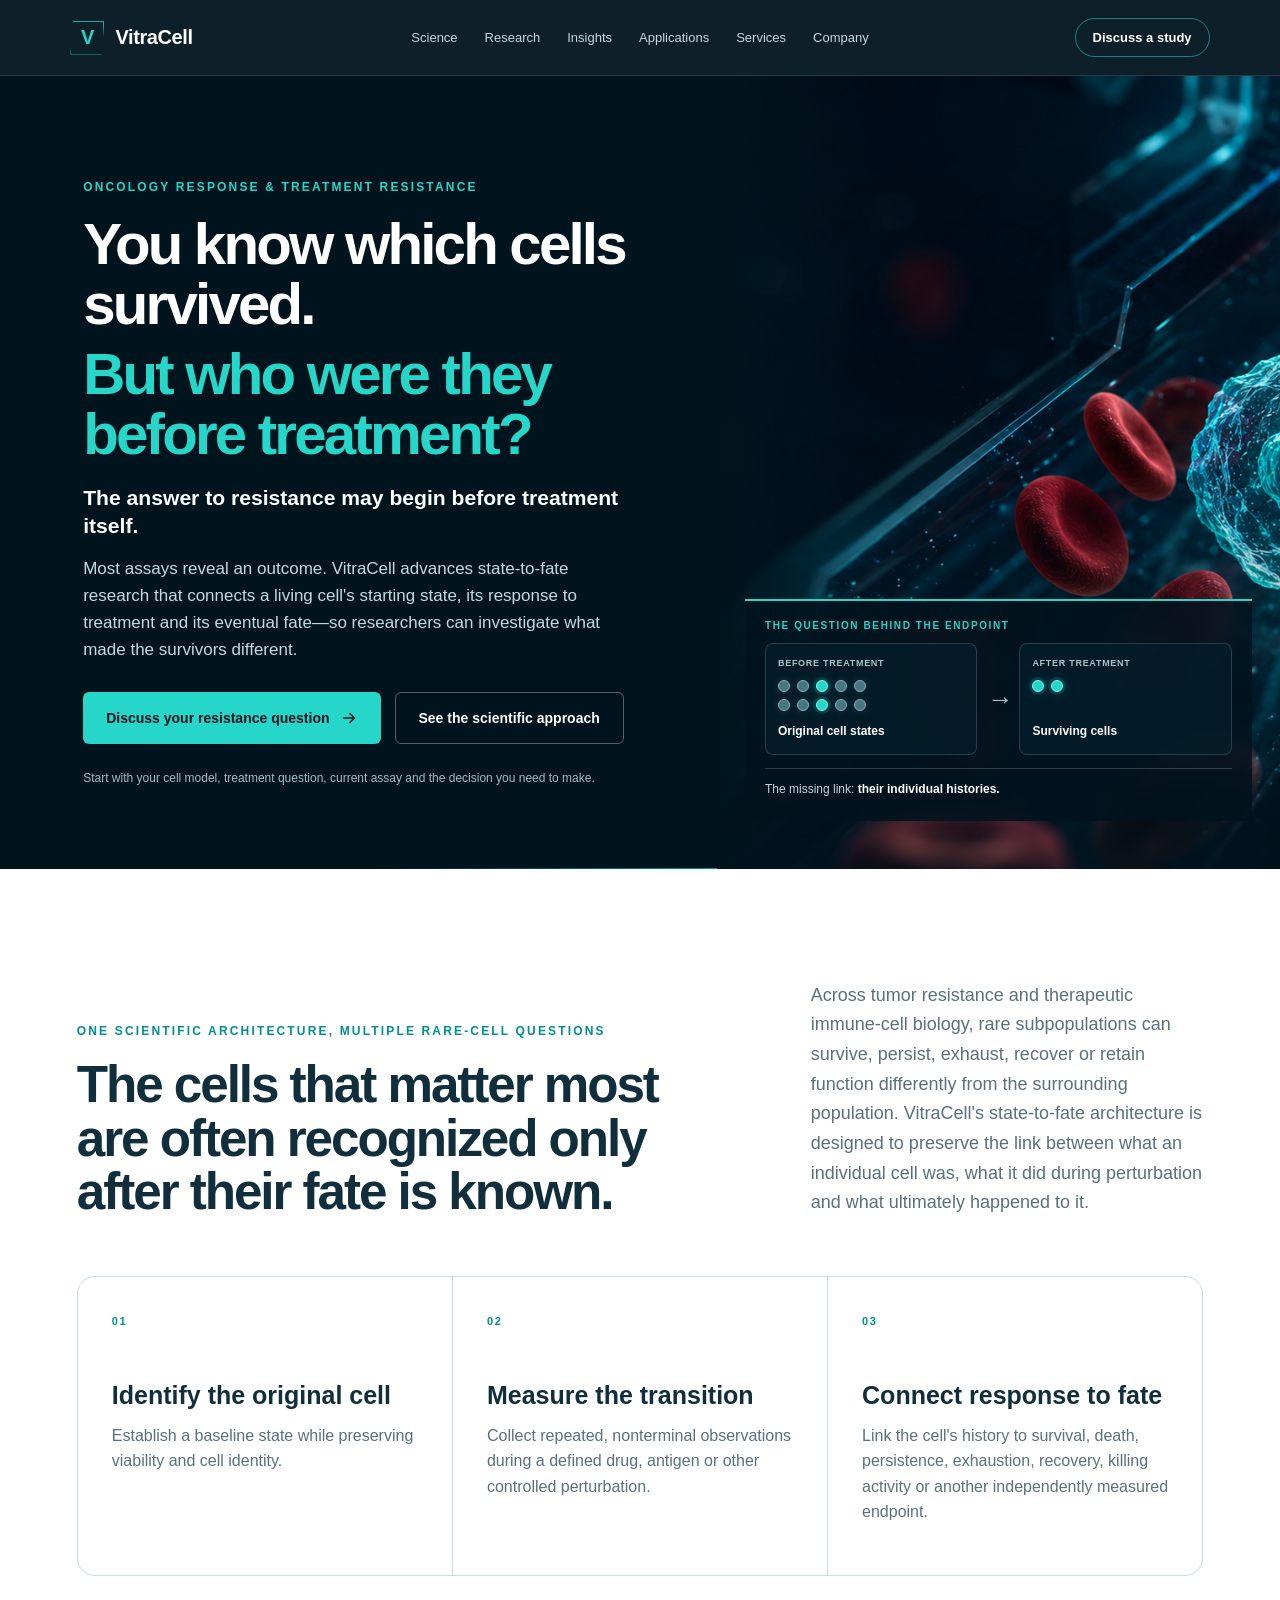
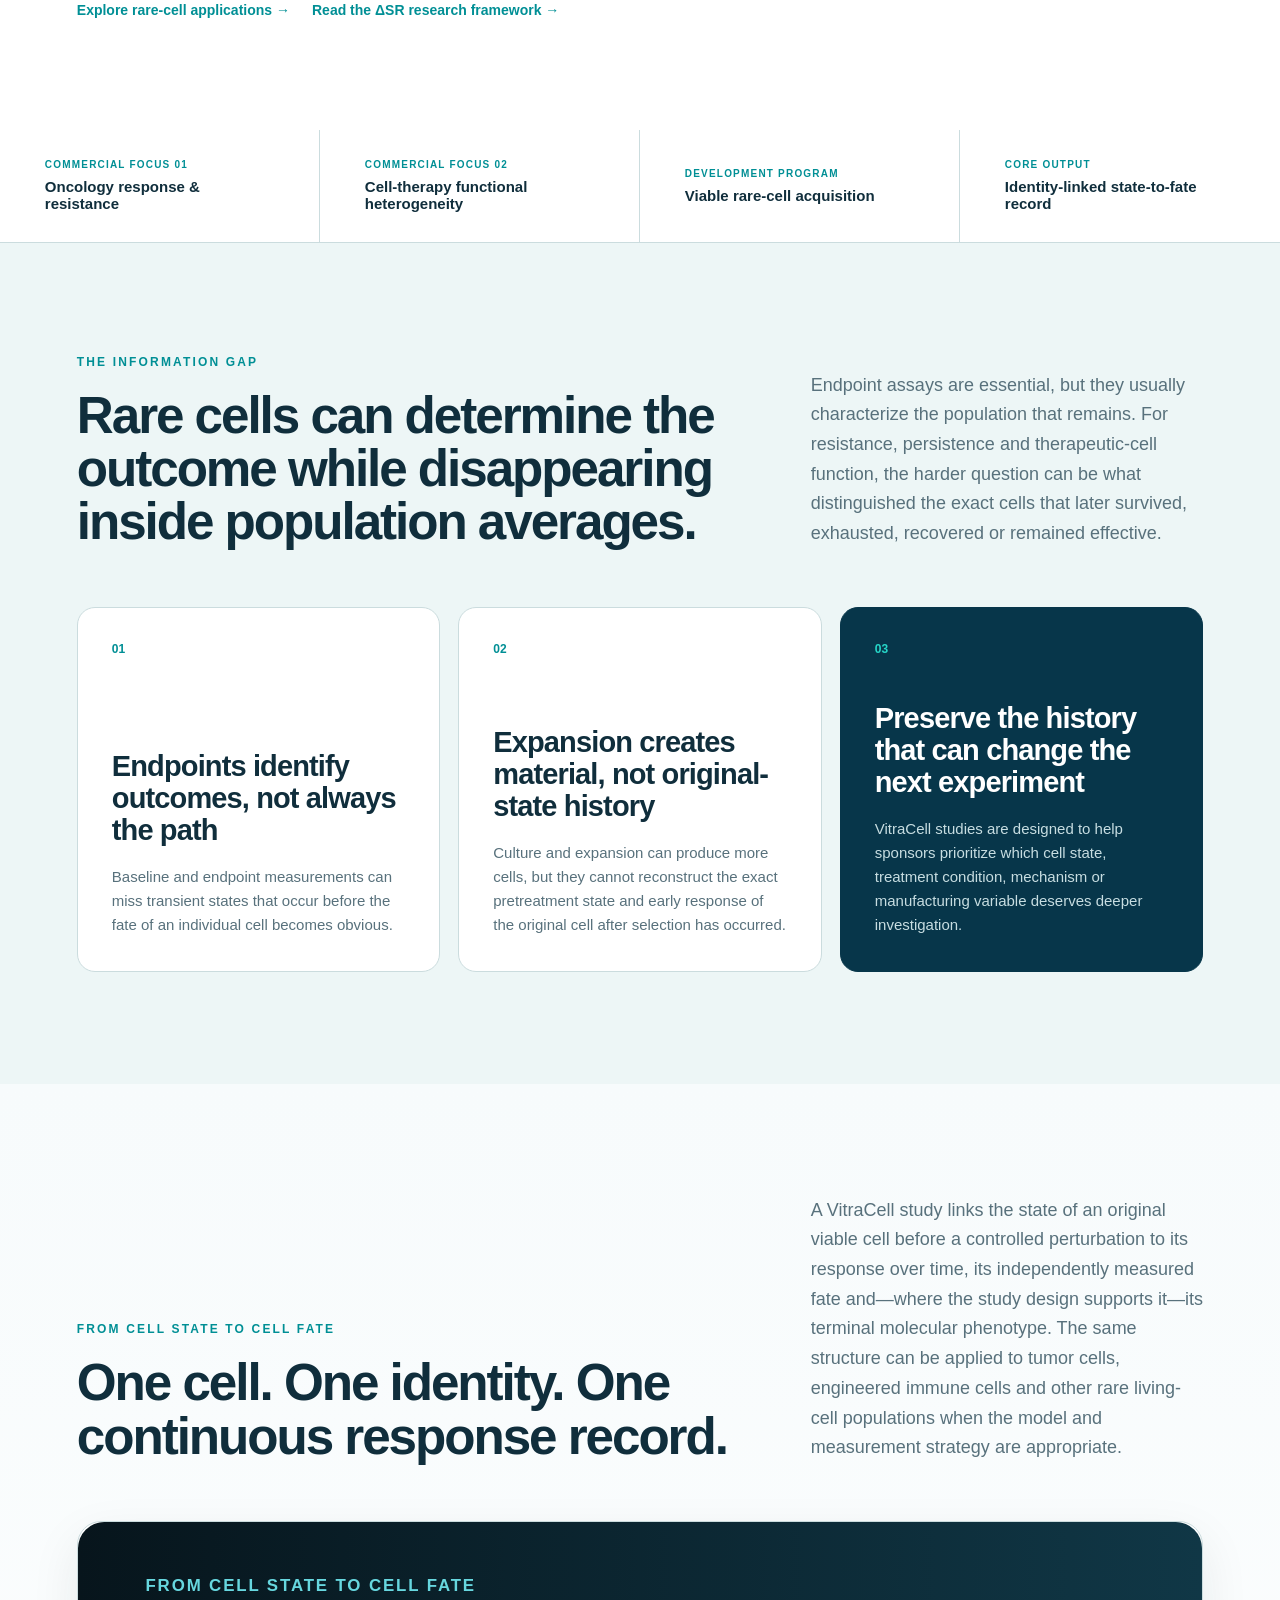
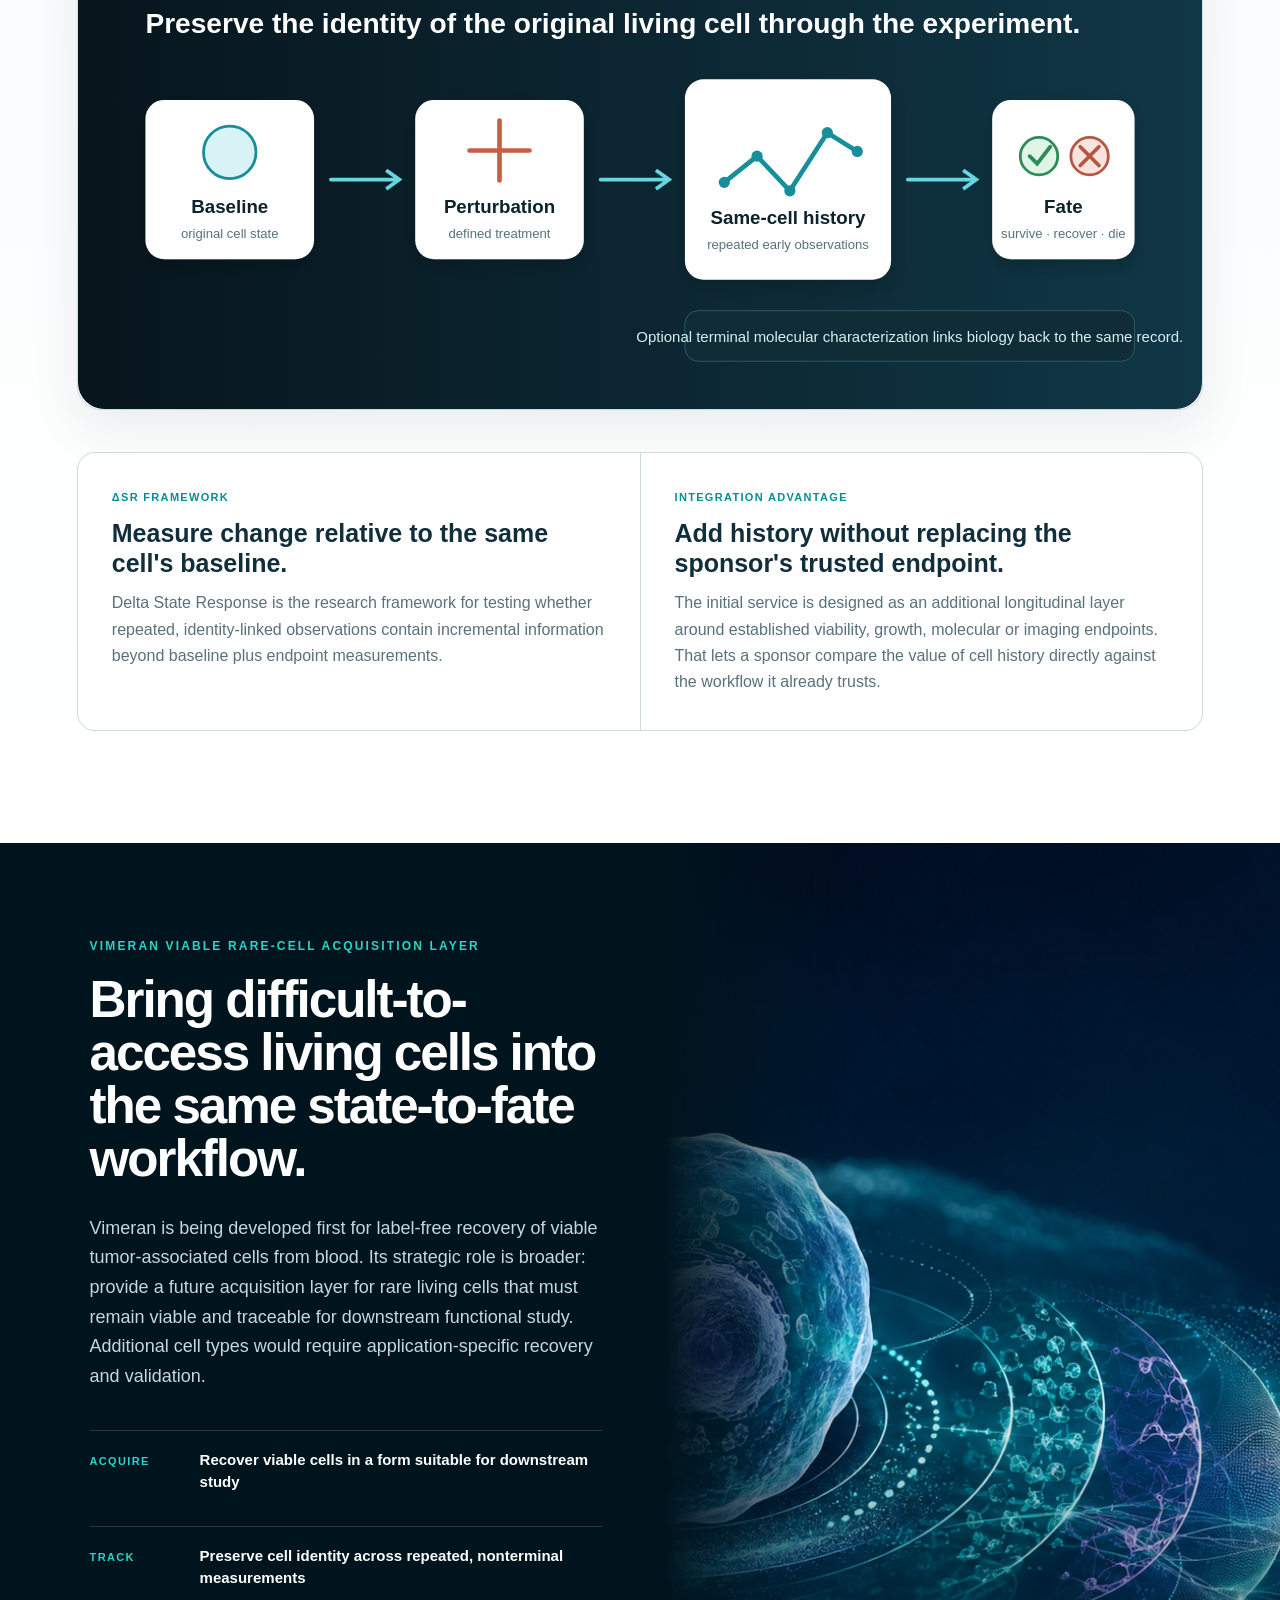
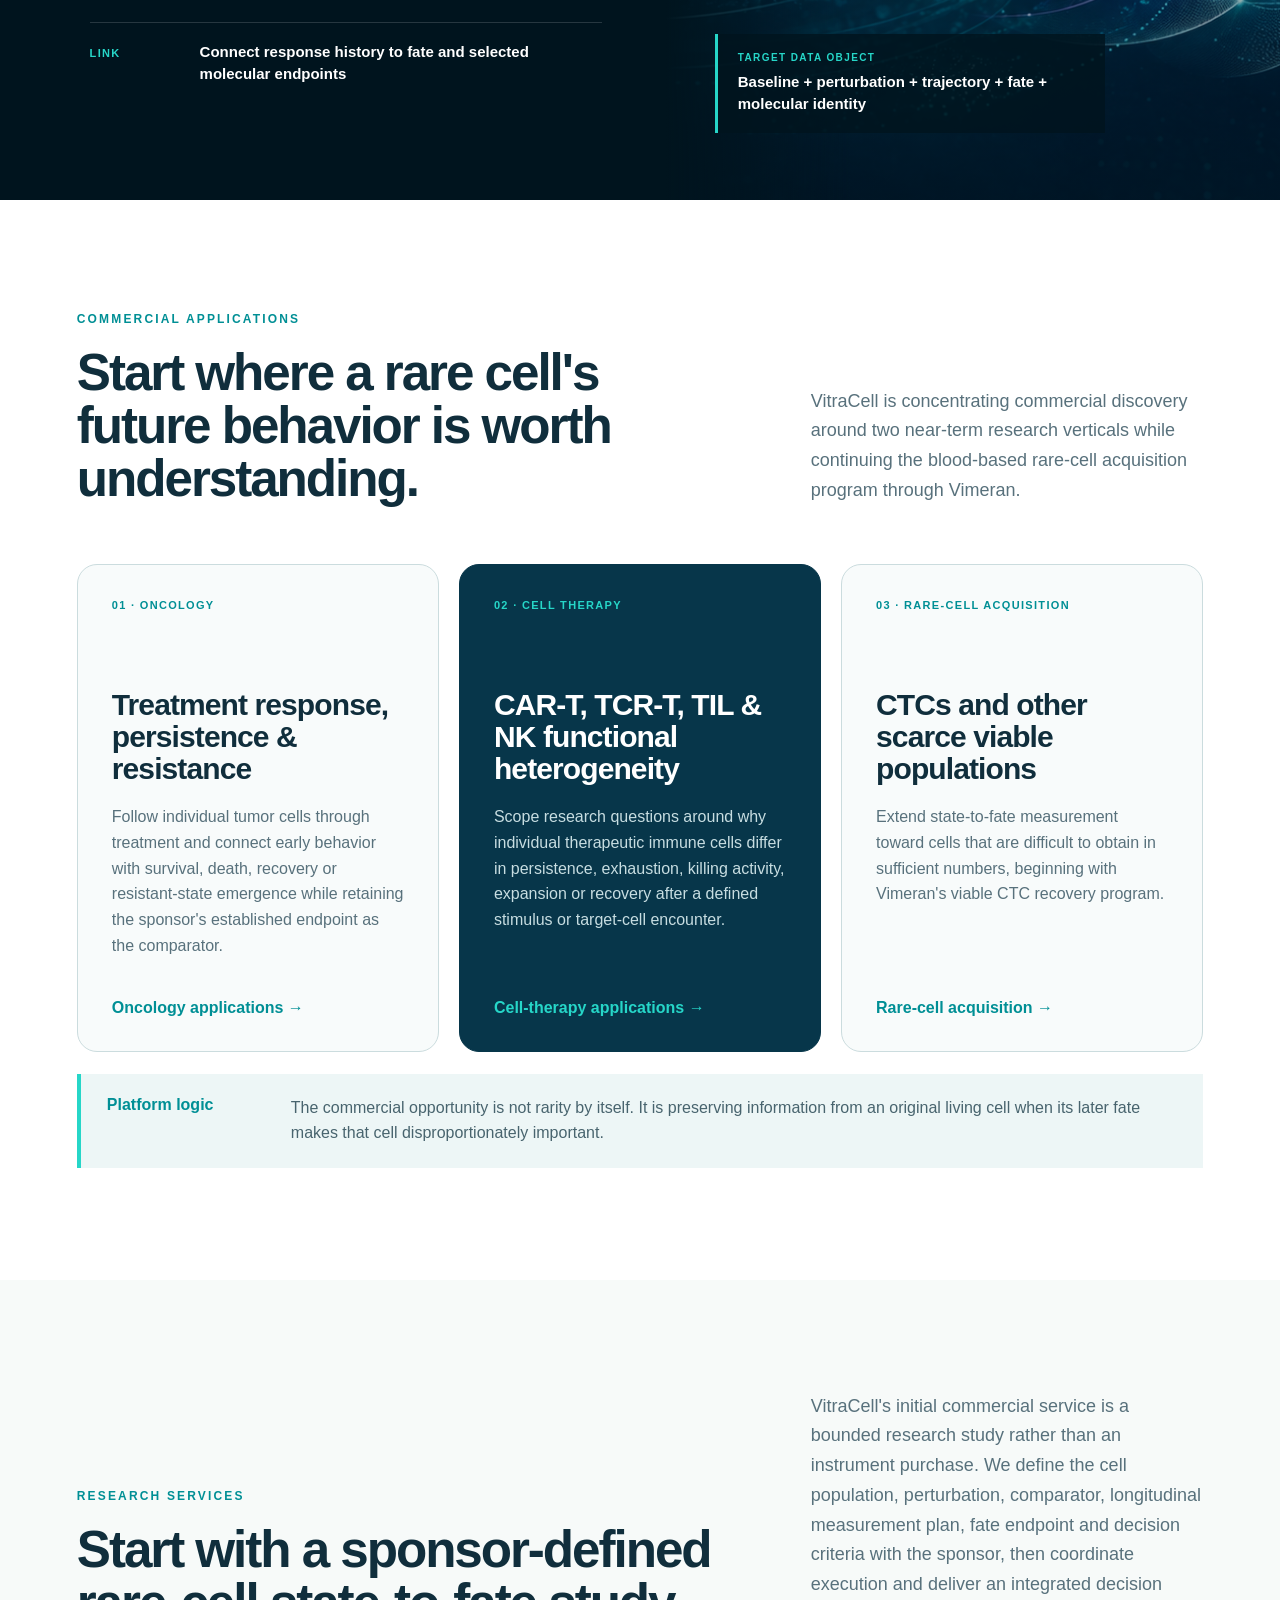
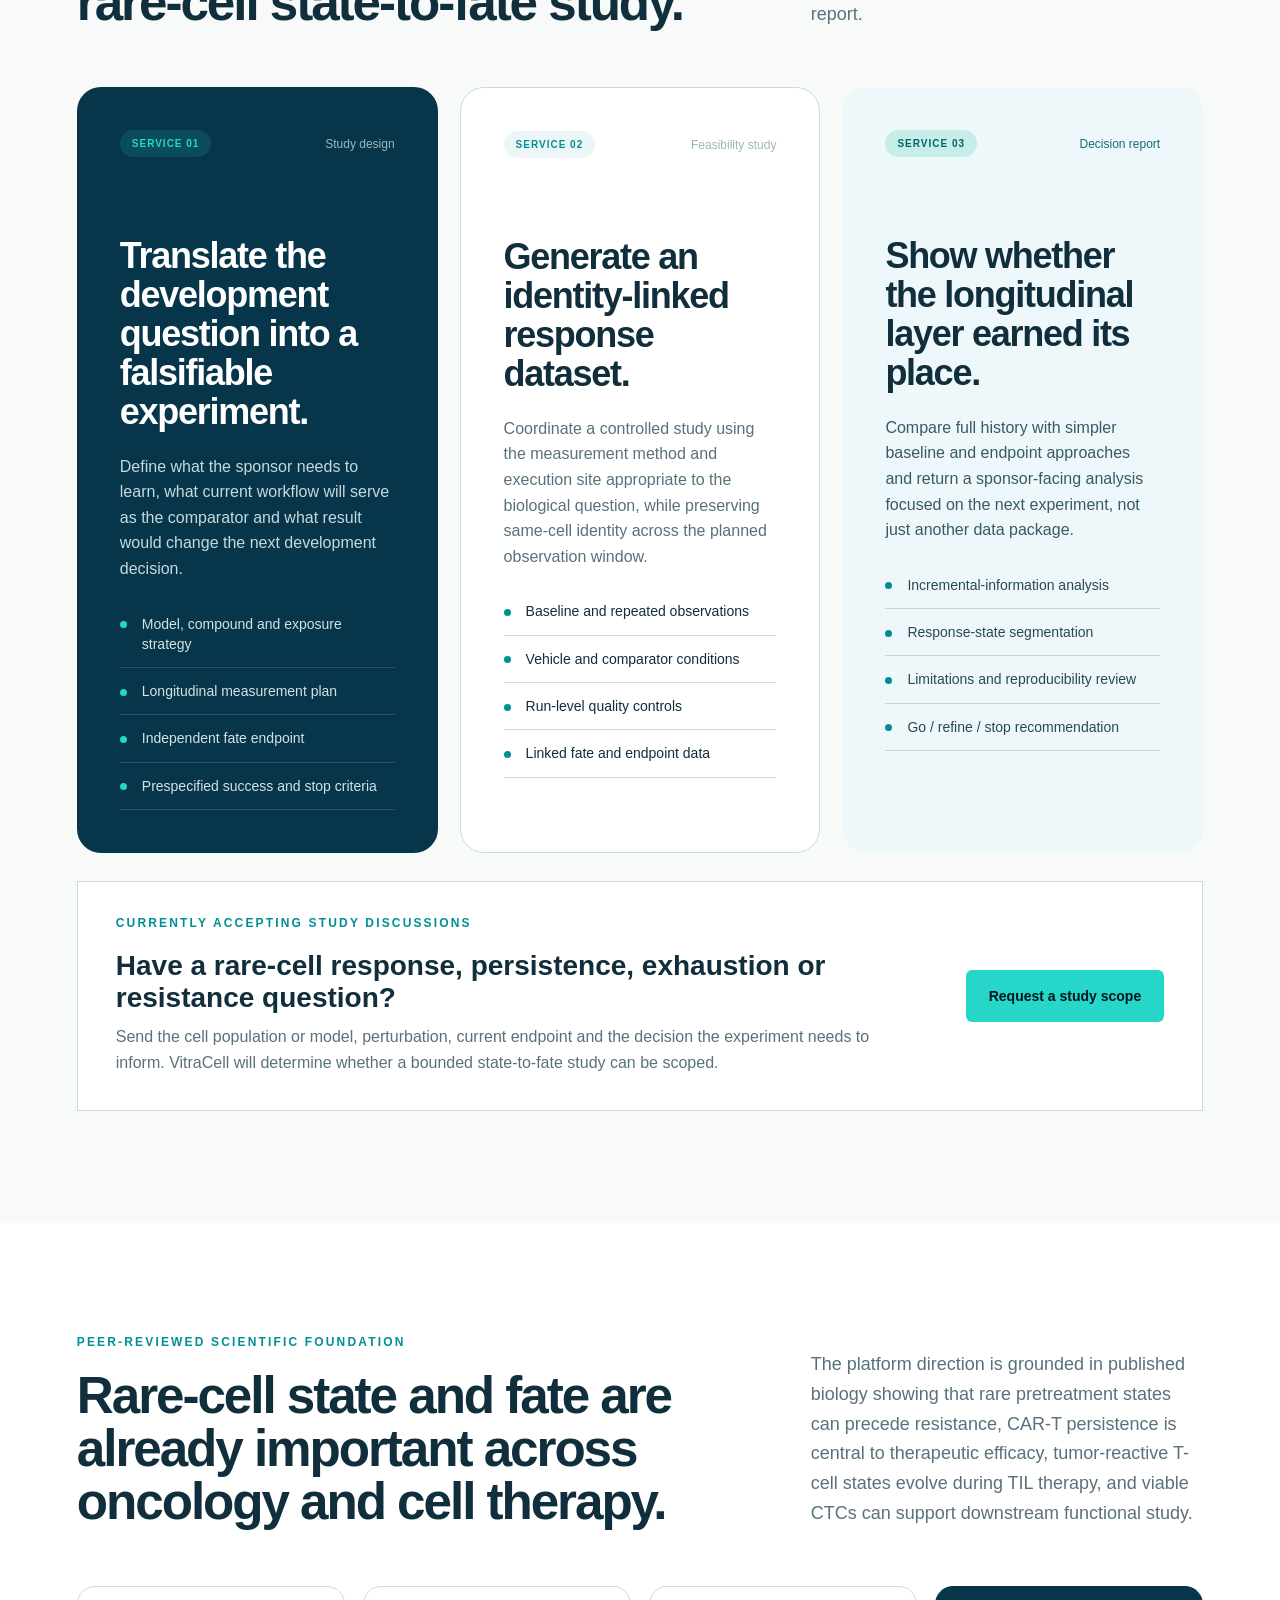
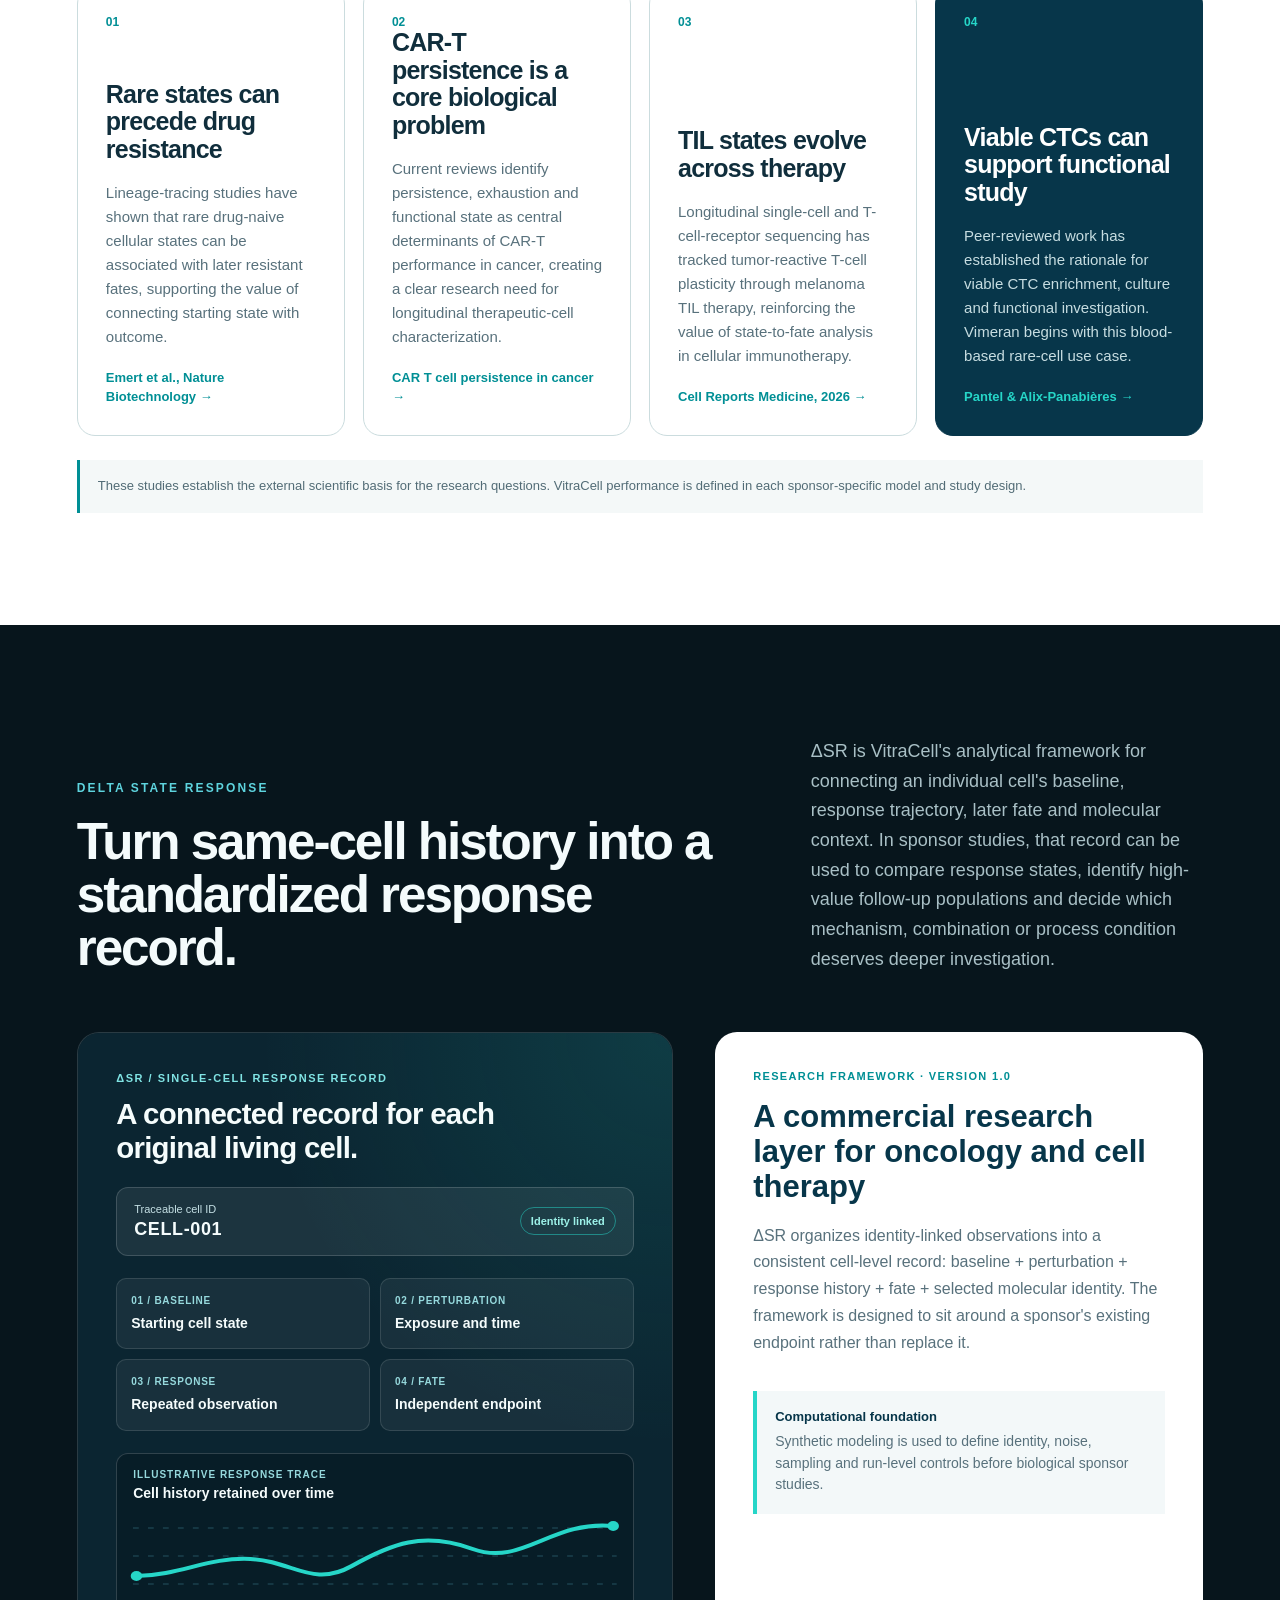
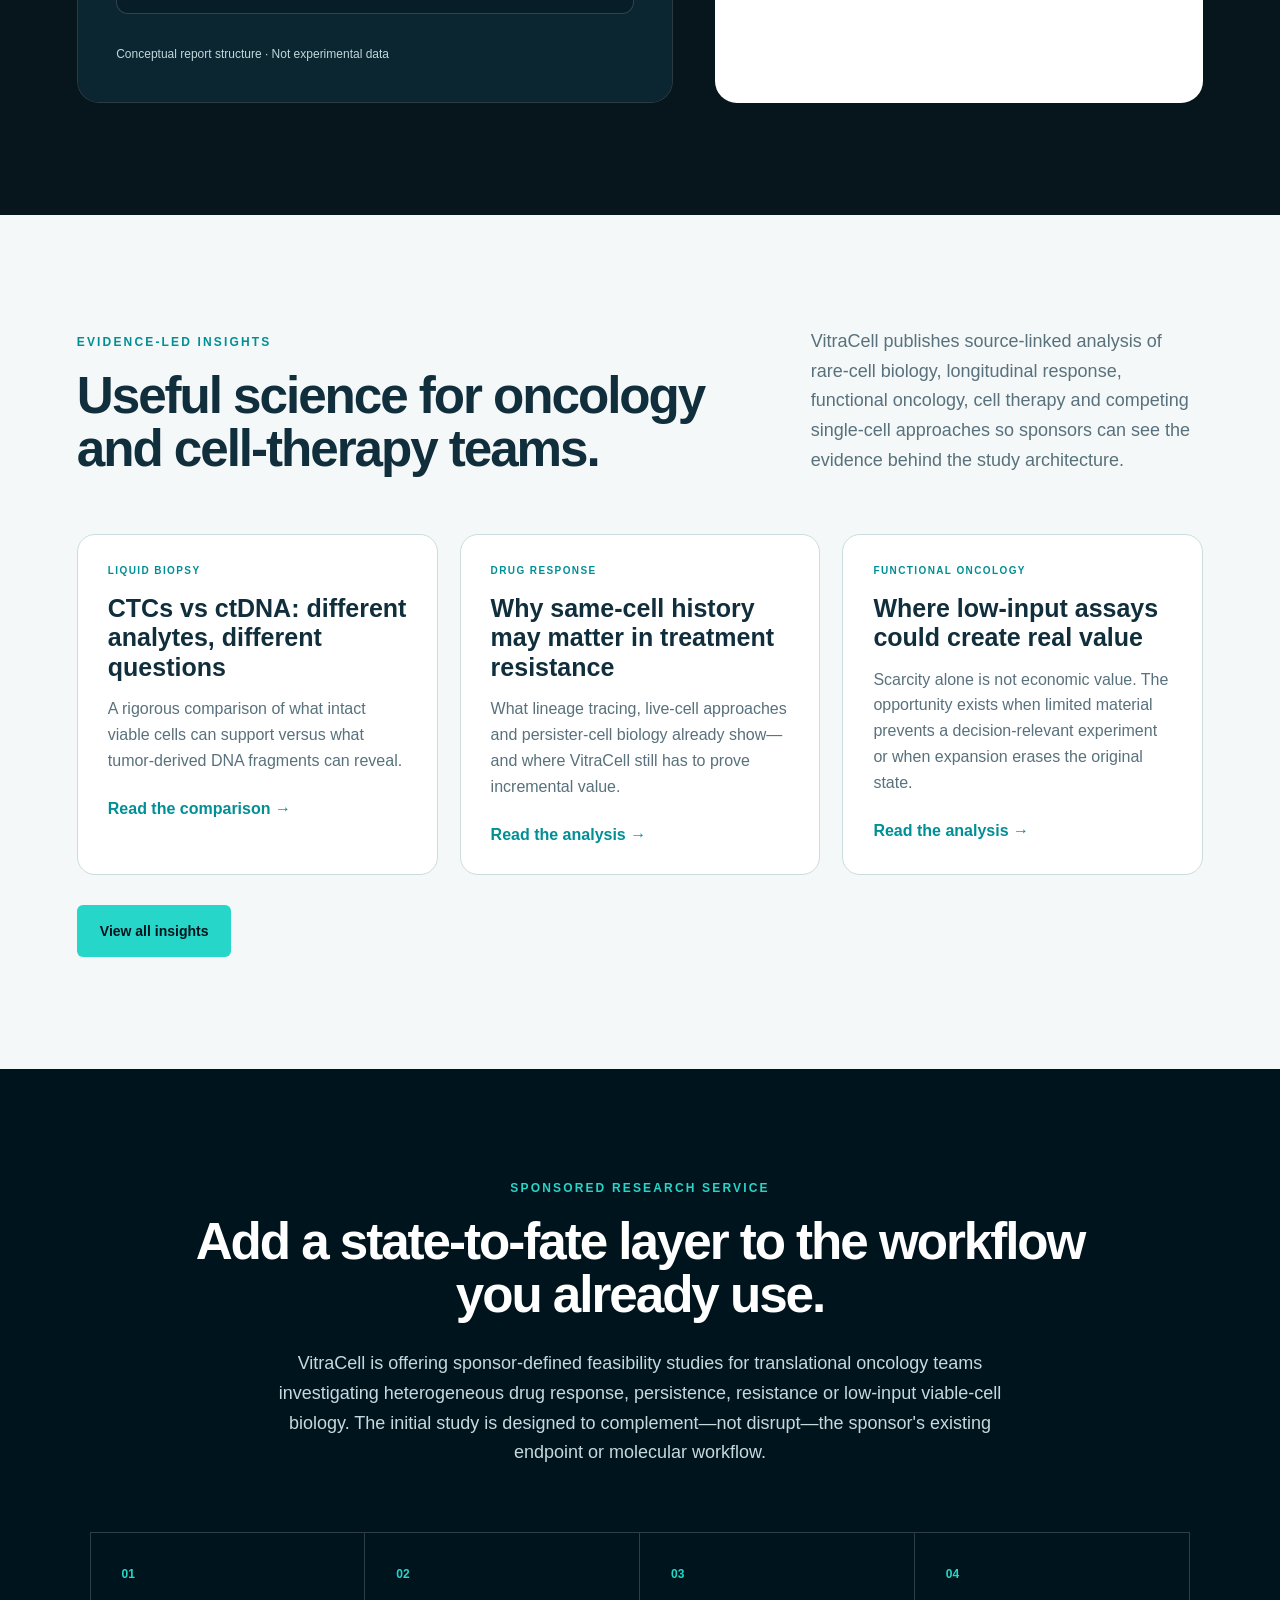
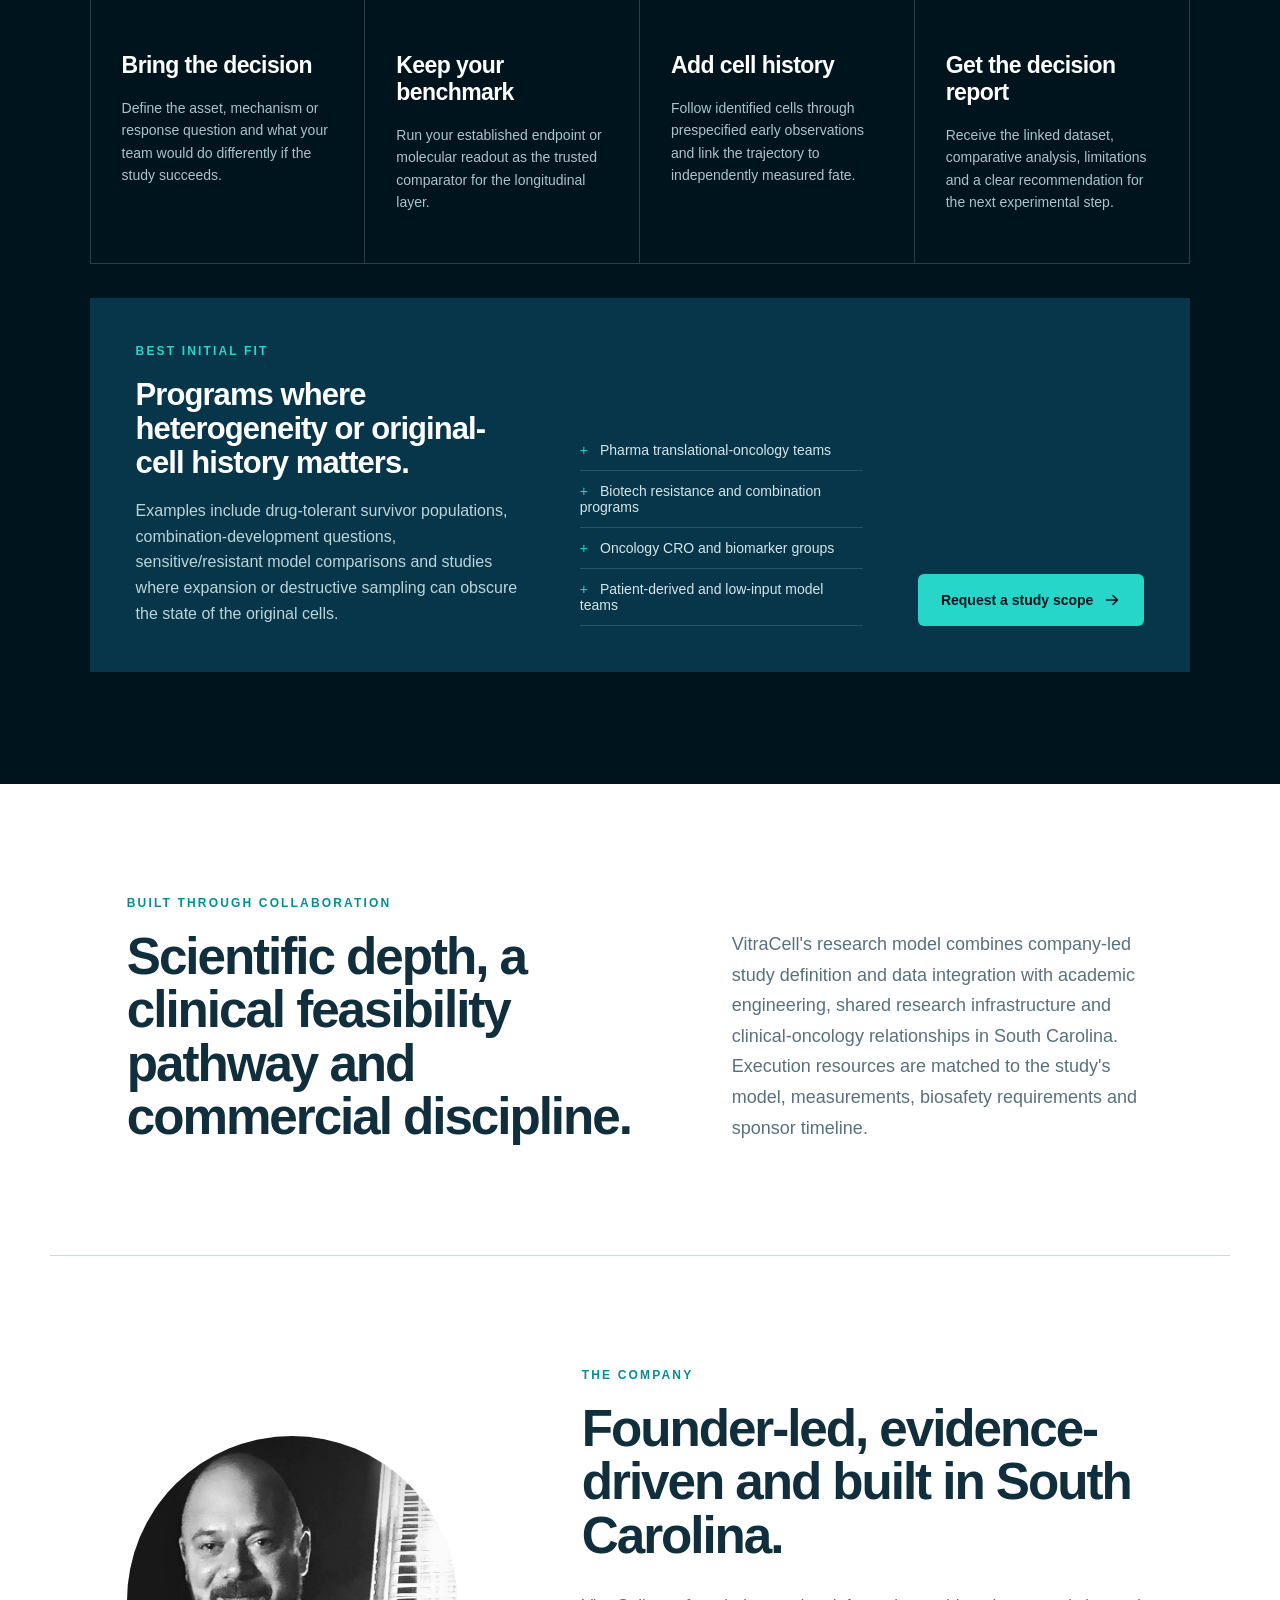
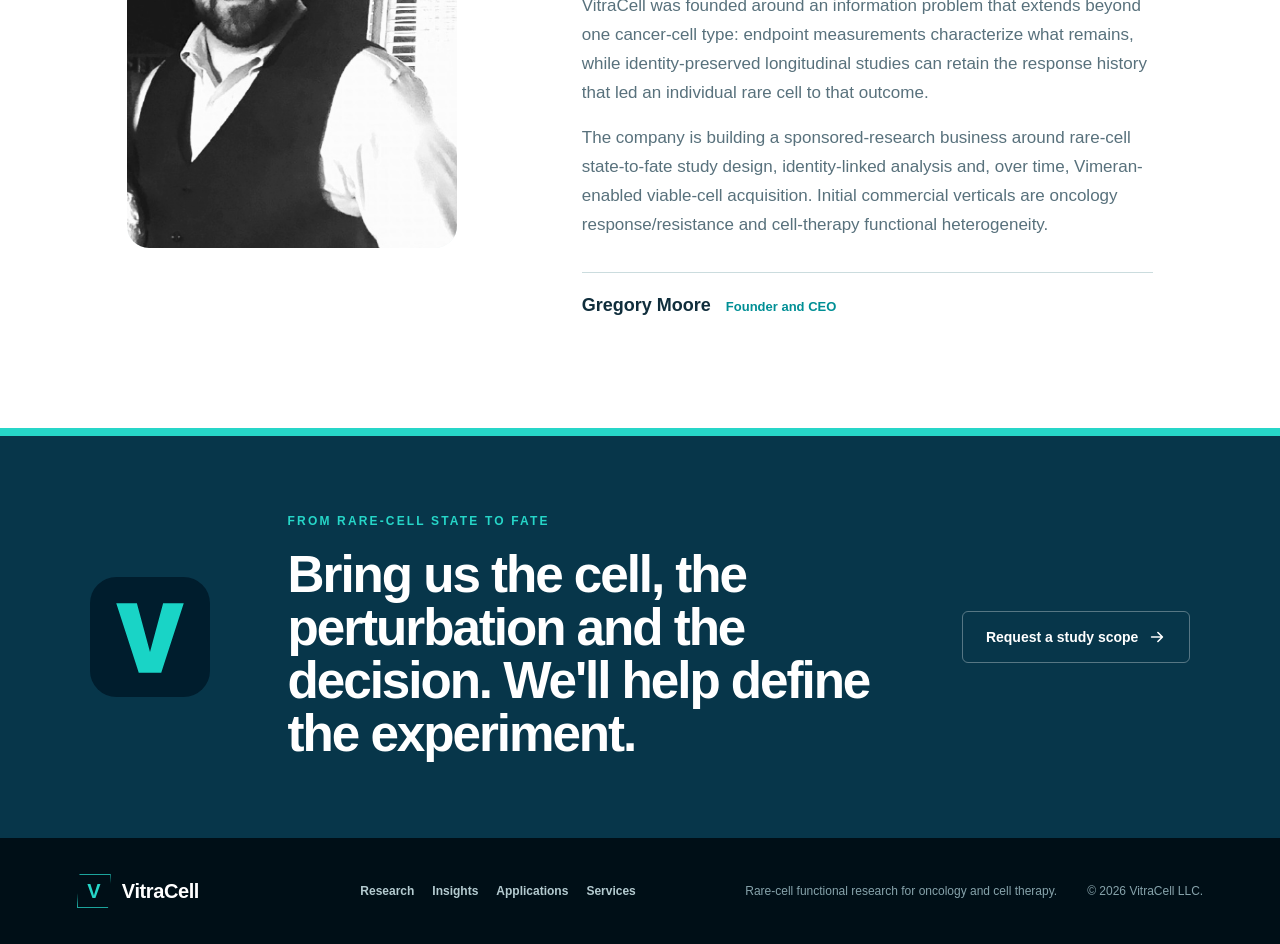
==== commit 509dfc42: "Replace duplicated, cropped workflow SVG with responsive response record preview" ====
--- a/index.html
+++ b/index.html
@@ -61,7 +61,7 @@
         "inLanguage":"en-US"
       }
     ]
-  }</script><header class="site-header"><a class="brand" href="/" aria-label="VitraCell home"><span class="brand-mark" aria-hidden="true">V</span><span>VitraCell</span></a><nav class="desktop-nav" aria-label="Primary navigation"><a href="#state-to-fate">Science</a><a href="/research/delta-state-response.html">Research</a><a href="/insights/">Insights</a><a href="/applications/">Applications</a><a href="/services/rare-cell-studies.html">Services</a><a href="#company">Company</a></nav><details class="mobile-menu"><summary aria-label="Open navigation">Menu</summary><div><a href="#state-to-fate">Science</a><a href="/research/delta-state-response.html">Research</a><a href="/insights/">Insights</a><a href="/applications/">Applications</a><a href="/services/rare-cell-studies.html">Services</a><a href="#company">Company</a></div></details><a class="header-cta" data-cta="header-discuss-study" href="mailto:Gregory.Moore@VitraCell.io?subject=VitraCell%20Research%20Collaboration">Discuss a study</a></header><section class="hero" id="top"><div class="hero-copy"><p class="eyebrow">Oncology response &amp; treatment resistance</p><h1><span class="hero-hook">You know which cells survived.</span><span class="hero-question">But who were they before treatment?</span></h1><p class="hero-insight">The answer to resistance may begin before treatment itself.</p><p class="hero-lede">Most assays reveal an outcome. VitraCell advances state-to-fate research that connects a living cell&apos;s starting state, its response to treatment and its eventual fate—so researchers can investigate what made the survivors different.</p><div class="hero-actions"><a class="button button-primary" data-cta="hero-request-scope" href="mailto:Gregory.Moore@VitraCell.io?subject=VitraCell%20Oncology%20Resistance%20Study&amp;body=Cell%20population%20or%20model%3A%0A%0ATreatment%20or%20perturbation%3A%0A%0ACurrent%20assay%20or%20endpoint%3A%0A%0AResearch%20decision%20you%20need%20to%20make%3A%0A">Discuss your resistance question <svg viewBox="0 0 20 20" aria-hidden="true"><path d="M4 10h11M11 5l5 5-5 5" fill="none" stroke="currentColor" stroke-width="1.8" stroke-linecap="round" stroke-linejoin="round"></path></svg></a><a class="button button-secondary" href="#state-to-fate">See the scientific approach</a></div><p class="hero-note">Start with your cell model, treatment question, current assay and the decision you need to make.</p></div><div class="hero-visual" aria-label="Scientific visualization of a rare living cell"><img src="/assets/rare-cell-hero.png" alt="Scientific visualization representing a viable rare cell in a biological sample" loading="eager" fetchpriority="high" decoding="async" sizes="(max-width: 960px) 100vw, 44vw" style="position:absolute;inset:0;width:100%;height:100%;object-fit:cover"/><div class="decision-panel fate-panel"><p>The question behind the endpoint</p><div class="fate-diagram" role="img" aria-label="Conceptual comparison between many cells before treatment and fewer surviving cells after treatment"><div class="fate-stage"><span class="fate-stage-label">BEFORE TREATMENT</span><div class="fate-cells" aria-hidden="true"><i class="fate-cell"></i><i class="fate-cell"></i><i class="fate-cell fate-cell-key"></i><i class="fate-cell"></i><i class="fate-cell"></i><i class="fate-cell"></i><i class="fate-cell"></i><i class="fate-cell fate-cell-key"></i><i class="fate-cell"></i><i class="fate-cell"></i></div><strong>Original cell states</strong></div><span class="fate-arrow" aria-hidden="true">→</span><div class="fate-stage"><span class="fate-stage-label">AFTER TREATMENT</span><div class="fate-cells" aria-hidden="true"><i class="fate-cell fate-cell-key"></i><i class="fate-cell fate-cell-key"></i></div><strong>Surviving cells</strong></div></div><div class="fate-panel-footer">The missing link: <strong>their individual histories.</strong></div></div></div></section><section class="section thesis-section" id="explainer"><div class="section-heading"><div><p class="eyebrow">One scientific architecture, multiple rare-cell questions</p><h2>The cells that matter most are often recognized only after their fate is known.</h2></div><p>Across tumor resistance and therapeutic immune-cell biology, rare subpopulations can survive, persist, exhaust, recover or retain function differently from the surrounding population. VitraCell&apos;s state-to-fate architecture is designed to preserve the link between what an individual cell was, what it did during perturbation and what ultimately happened to it.</p></div><div class="thesis-grid"><article><span>01</span><h3>Identify the original cell</h3><p>Establish a baseline state while preserving viability and cell identity.</p></article><article><span>02</span><h3>Measure the transition</h3><p>Collect repeated, nonterminal observations during a defined drug, antigen or other controlled perturbation.</p></article><article><span>03</span><h3>Connect response to fate</h3><p>Link the cell&apos;s history to survival, death, persistence, exhaustion, recovery, killing activity or another independently measured endpoint.</p></article></div><div class="thesis-links"><a href="/applications/">Explore rare-cell applications →</a><a href="/research/delta-state-response.html">Read the ΔSR research framework →</a></div></section><section class="position-strip" aria-label="VitraCell commercial focus"><div><span>Commercial focus 01</span><strong>Oncology response &amp; resistance</strong></div><div><span>Commercial focus 02</span><strong>Cell-therapy functional heterogeneity</strong></div><div><span>Development program</span><strong>Viable rare-cell acquisition</strong></div><div><span>Core output</span><strong>Identity-linked state-to-fate record</strong></div></section><section class="section problem-section" id="problem"><div class="section-heading"><div><p class="eyebrow">The information gap</p><h2>Rare cells can determine the outcome while disappearing inside population averages.</h2></div><p>Endpoint assays are essential, but they usually characterize the population that remains. For resistance, persistence and therapeutic-cell function, the harder question can be what distinguished the exact cells that later survived, exhausted, recovered or remained effective.</p></div><div class="constraint-grid"><article><span>01</span><h3>Endpoints identify outcomes, not always the path</h3><p>Baseline and endpoint measurements can miss transient states that occur before the fate of an individual cell becomes obvious.</p></article><article><span>02</span><h3>Expansion creates material, not original-state history</h3><p>Culture and expansion can produce more cells, but they cannot reconstruct the exact pretreatment state and early response of the original cell after selection has occurred.</p></article><article class="constraint-answer"><span>03</span><h3>Preserve the history that can change the next experiment</h3><p>VitraCell studies are designed to help sponsors prioritize which cell state, treatment condition, mechanism or manufacturing variable deserves deeper investigation.</p></article></div></section><section class="section state-section" id="state-to-fate"><div class="section-heading"><div><p class="eyebrow">From cell state to cell fate</p><h2>One cell. One identity. One continuous response record.</h2></div><p>A VitraCell study links the state of an original viable cell before a controlled perturbation to its response over time, its independently measured fate and—where the study design supports it—its terminal molecular phenotype. The same structure can be applied to tumor cells, engineered immune cells and other rare living-cell populations when the model and measurement strategy are appropriate.</p></div><div class="state-visual-wrap"><img src="/assets/state-to-fate-workflow.svg" alt="Conceptual VitraCell state-to-fate workflow showing baseline, perturbation, repeated same-cell observation, fate and molecular characterization" loading="lazy" decoding="async"></div><div class="state-copy-grid"><article><span>ΔSR framework</span><h3>Measure change relative to the same cell's baseline.</h3><p>Delta State Response is the research framework for testing whether repeated, identity-linked observations contain incremental information beyond baseline plus endpoint measurements.</p></article><article><span>Integration advantage</span><h3>Add history without replacing the sponsor&apos;s trusted endpoint.</h3><p>The initial service is designed as an additional longitudinal layer around established viability, growth, molecular or imaging endpoints. That lets a sponsor compare the value of cell history directly against the workflow it already trusts.</p></article></div></section><section class="platform-section" id="platform"><div class="platform-copy"><p class="eyebrow">Vimeran viable rare-cell acquisition layer</p><h2>Bring difficult-to-access living cells into the same state-to-fate workflow.</h2><p>Vimeran is being developed first for label-free recovery of viable tumor-associated cells from blood. Its strategic role is broader: provide a future acquisition layer for rare living cells that must remain viable and traceable for downstream functional study. Additional cell types would require application-specific recovery and validation.</p><div class="platform-pillars"><div><span>Acquire</span><strong>Recover viable cells in a form suitable for downstream study</strong></div><div><span>Track</span><strong>Preserve cell identity across repeated, nonterminal measurements</strong></div><div><span>Link</span><strong>Connect response history to fate and selected molecular endpoints</strong></div></div></div><div class="platform-visual"><img src="/assets/cell-fingerprint.png" alt="Scientific visualization connecting a viable cell with a multidimensional response record" loading="lazy" decoding="async" sizes="(max-width: 900px) 100vw, 48vw" style="position:absolute;inset:0;width:100%;height:100%;object-fit:cover"/><div class="visual-caption"><span>Target data object</span><strong>Baseline + perturbation + trajectory + fate + molecular identity</strong></div></div></section><section class="section applications-section" id="applications"><div class="section-heading"><div><p class="eyebrow">Commercial applications</p><h2>Start where a rare cell&apos;s future behavior is worth understanding.</h2></div><p>VitraCell is concentrating commercial discovery around two near-term research verticals while continuing the blood-based rare-cell acquisition program through Vimeran.</p></div><div class="application-grid"><article class="application-card"><span>01 · Oncology</span><h3>Treatment response, persistence &amp; resistance</h3><p>Follow individual tumor cells through treatment and connect early behavior with survival, death, recovery or resistant-state emergence while retaining the sponsor&apos;s established endpoint as the comparator.</p><a href="/applications/#oncology">Oncology applications →</a></article><article class="application-card featured-application"><span>02 · Cell therapy</span><h3>CAR-T, TCR-T, TIL &amp; NK functional heterogeneity</h3><p>Scope research questions around why individual therapeutic immune cells differ in persistence, exhaustion, killing activity, expansion or recovery after a defined stimulus or target-cell encounter.</p><a href="/applications/cell-therapy.html">Cell-therapy applications →</a></article><article class="application-card"><span>03 · Rare-cell acquisition</span><h3>CTCs and other scarce viable populations</h3><p>Extend state-to-fate measurement toward cells that are difficult to obtain in sufficient numbers, beginning with Vimeran&apos;s viable CTC recovery program.</p><a href="/applications/#acquisition">Rare-cell acquisition →</a></article></div><div class="application-note"><strong>Platform logic</strong><span>The commercial opportunity is not rarity by itself. It is preserving information from an original living cell when its later fate makes that cell disproportionately important.</span></div></section><section class="section program-section" id="program"><div class="section-heading"><div><p class="eyebrow">Research services</p><h2>Start with a sponsor-defined rare-cell state-to-fate study.</h2></div><p>VitraCell&apos;s initial commercial service is a bounded research study rather than an instrument purchase. We define the cell population, perturbation, comparator, longitudinal measurement plan, fate endpoint and decision criteria with the sponsor, then coordinate execution and deliver an integrated decision report.</p></div><div class="program-grid three-gate"><article class="program-card current-card"><div class="program-status"><span>Service 01</span><em>Study design</em></div><h3>Translate the development question into a falsifiable experiment.</h3><p>Define what the sponsor needs to learn, what current workflow will serve as the comparator and what result would change the next development decision.</p><ul><li>Model, compound and exposure strategy</li><li>Longitudinal measurement plan</li><li>Independent fate endpoint</li><li>Prespecified success and stop criteria</li></ul></article><article class="program-card evidence-card"><div class="program-status"><span>Service 02</span><em>Feasibility study</em></div><h3>Generate an identity-linked response dataset.</h3><p>Coordinate a controlled study using the measurement method and execution site appropriate to the biological question, while preserving same-cell identity across the planned observation window.</p><ul><li>Baseline and repeated observations</li><li>Vehicle and comparator conditions</li><li>Run-level quality controls</li><li>Linked fate and endpoint data</li></ul></article><article class="program-card vimeran-card"><div class="program-status"><span>Service 03</span><em>Decision report</em></div><h3>Show whether the longitudinal layer earned its place.</h3><p>Compare full history with simpler baseline and endpoint approaches and return a sponsor-facing analysis focused on the next experiment, not just another data package.</p><ul><li>Incremental-information analysis</li><li>Response-state segmentation</li><li>Limitations and reproducibility review</li><li>Go / refine / stop recommendation</li></ul></article></div><div class="service-cta"><div><p class="eyebrow">Currently accepting study discussions</p><h3>Have a rare-cell response, persistence, exhaustion or resistance question?</h3><p>Send the cell population or model, perturbation, current endpoint and the decision the experiment needs to inform. VitraCell will determine whether a bounded state-to-fate study can be scoped.</p></div><a class="button button-primary" data-cta="services-request-scope" href="mailto:Gregory.Moore@VitraCell.io?subject=VitraCell%20Sponsored%20Study%20Scope">Request a study scope</a></div></section><section class="section science-section" id="science"><div class="section-heading"><div><p class="eyebrow">Peer-reviewed scientific foundation</p><h2>Rare-cell state and fate are already important across oncology and cell therapy.</h2></div><p>The platform direction is grounded in published biology showing that rare pretreatment states can precede resistance, CAR-T persistence is central to therapeutic efficacy, tumor-reactive T-cell states evolve during TIL therapy, and viable CTCs can support downstream functional study.</p></div><div class="constraint-grid science-four"><article><span>01</span><h3>Rare states can precede drug resistance</h3><p>Lineage-tracing studies have shown that rare drug-naive cellular states can be associated with later resistant fates, supporting the value of connecting starting state with outcome.</p><a href="https://www.nature.com/articles/s41587-021-00837-3" target="_blank" rel="noopener">Emert et al., Nature Biotechnology →</a></article><article><span>02</span><h3>CAR-T persistence is a core biological problem</h3><p>Current reviews identify persistence, exhaustion and functional state as central determinants of CAR-T performance in cancer, creating a clear research need for longitudinal therapeutic-cell characterization.</p><a href="https://pubmed.ncbi.nlm.nih.gov/40973578/" target="_blank" rel="noopener">CAR T cell persistence in cancer →</a></article><article><span>03</span><h3>TIL states evolve across therapy</h3><p>Longitudinal single-cell and T-cell-receptor sequencing has tracked tumor-reactive T-cell plasticity through melanoma TIL therapy, reinforcing the value of state-to-fate analysis in cellular immunotherapy.</p><a href="https://pubmed.ncbi.nlm.nih.gov/42743921/" target="_blank" rel="noopener">Cell Reports Medicine, 2026 →</a></article><article class="constraint-answer"><span>04</span><h3>Viable CTCs can support functional study</h3><p>Peer-reviewed work has established the rationale for viable CTC enrichment, culture and functional investigation. Vimeran begins with this blood-based rare-cell use case.</p><a href="https://pubmed.ncbi.nlm.nih.gov/26637479/" target="_blank" rel="noopener">Pantel &amp; Alix-Panabières →</a></article></div><p class="evidence-note">These studies establish the external scientific basis for the research questions. VitraCell performance is defined in each sponsor-specific model and study design.</p></section><section class="section research-section" id="research"><div class="section-heading"><div><p class="eyebrow">Delta State Response</p><h2>Turn same-cell history into a standardized response record.</h2></div><p>ΔSR is VitraCell&apos;s analytical framework for connecting an individual cell&apos;s baseline, response trajectory, later fate and molecular context. In sponsor studies, that record can be used to compare response states, identify high-value follow-up populations and decide which mechanism, combination or process condition deserves deeper investigation.</p></div><div class="research-grid"><div class="research-visual"><img src="/assets/state-to-fate-workflow.svg" alt="VitraCell Delta State Response workflow connecting baseline, perturbation, same-cell response history, fate and molecular context" loading="lazy" decoding="async"></div><article class="paper-card"><span class="paper-label">Research framework · Version 1.0</span><h3>A commercial research layer for oncology and cell therapy</h3><p>ΔSR organizes identity-linked observations into a consistent cell-level record: baseline + perturbation + response history + fate + selected molecular identity. The framework is designed to sit around a sponsor&apos;s existing endpoint rather than replace it.</p><div class="paper-status"><strong>Computational foundation</strong><span>Synthetic modeling is used to define identity, noise, sampling and run-level controls before biological sponsor studies.</span></div><a class="button button-secondary research-cta" href="/research/delta-state-response.html">Explore ΔSR and its applications</a></article></div></section><section class="section insights-section" id="insights"><div class="section-heading"><div><p class="eyebrow">Evidence-led insights</p><h2>Useful science for oncology and cell-therapy teams.</h2></div><p>VitraCell publishes source-linked analysis of rare-cell biology, longitudinal response, functional oncology, cell therapy and competing single-cell approaches so sponsors can see the evidence behind the study architecture.</p></div><div class="insight-grid"><article><p class="insight-kicker">Liquid biopsy</p><h3>CTCs vs ctDNA: different analytes, different questions</h3><p>A rigorous comparison of what intact viable cells can support versus what tumor-derived DNA fragments can reveal.</p><a href="/insights/ctc-vs-ctdna.html">Read the comparison →</a></article><article><p class="insight-kicker">Drug response</p><h3>Why same-cell history may matter in treatment resistance</h3><p>What lineage tracing, live-cell approaches and persister-cell biology already show—and where VitraCell still has to prove incremental value.</p><a href="/insights/same-cell-history-drug-response.html">Read the analysis →</a></article><article><p class="insight-kicker">Functional oncology</p><h3>Where low-input assays could create real value</h3><p>Scarcity alone is not economic value. The opportunity exists when limited material prevents a decision-relevant experiment or when expansion erases the original state.</p><a href="/insights/functional-precision-oncology-low-input.html">Read the analysis →</a></article></div><div class="insights-all"><a class="button button-primary" href="/insights/">View all insights</a></div></section><section class="design-section" id="design-partners"><div class="design-intro"><p class="eyebrow">Sponsored research service</p><h2>Add a state-to-fate layer to the workflow you already use.</h2><p>VitraCell is offering sponsor-defined feasibility studies for translational oncology teams investigating heterogeneous drug response, persistence, resistance or low-input viable-cell biology. The initial study is designed to complement—not disrupt—the sponsor&apos;s existing endpoint or molecular workflow.</p></div><div class="design-steps"><article><span>01</span><h3>Bring the decision</h3><p>Define the asset, mechanism or response question and what your team would do differently if the study succeeds.</p></article><article><span>02</span><h3>Keep your benchmark</h3><p>Run your established endpoint or molecular readout as the trusted comparator for the longitudinal layer.</p></article><article><span>03</span><h3>Add cell history</h3><p>Follow identified cells through prespecified early observations and link the trajectory to independently measured fate.</p></article><article><span>04</span><h3>Get the decision report</h3><p>Receive the linked dataset, comparative analysis, limitations and a clear recommendation for the next experimental step.</p></article></div><div class="partner-fit"><div><p class="eyebrow">Best initial fit</p><h3>Programs where heterogeneity or original-cell history matters.</h3><p>Examples include drug-tolerant survivor populations, combination-development questions, sensitive/resistant model comparisons and studies where expansion or destructive sampling can obscure the state of the original cells.</p></div><ul><li>Pharma translational-oncology teams</li><li>Biotech resistance and combination programs</li><li>Oncology CRO and biomarker groups</li><li>Patient-derived and low-input model teams</li></ul><a class="button button-primary" data-cta="design-partner-request-scope" href="mailto:Gregory.Moore@VitraCell.io?subject=VitraCell%20Sponsored%20State-to-Fate%20Study">Request a study scope <svg viewBox="0 0 20 20" aria-hidden="true"><path d="M4 10h11M11 5l5 5-5 5" fill="none" stroke="currentColor" stroke-width="1.8" stroke-linecap="round" stroke-linejoin="round"></path></svg></a></div></section><section class="section collaboration-section"><div><p class="eyebrow">Built through collaboration</p><h2>Scientific depth, a clinical feasibility pathway and commercial discipline.</h2></div><p>VitraCell&apos;s research model combines company-led study definition and data integration with academic engineering, shared research infrastructure and clinical-oncology relationships in South Carolina. Execution resources are matched to the study&apos;s model, measurements, biosafety requirements and sponsor timeline.</p></section><section class="section company-section" id="company"><div class="founder-image"><img src="/assets/gregory-moore.jpg" alt="Gregory Moore, founder and CEO of VitraCell" loading="lazy" decoding="async" sizes="(max-width: 720px) 78vw, 320px" style="position:absolute;inset:0;width:100%;height:100%;object-fit:cover"/></div><div class="company-copy"><p class="eyebrow">The company</p><h2>Founder-led, evidence-driven and built in South Carolina.</h2><p>VitraCell was founded around an information problem that extends beyond one cancer-cell type: endpoint measurements characterize what remains, while identity-preserved longitudinal studies can retain the response history that led an individual rare cell to that outcome.</p><p>The company is building a sponsored-research business around rare-cell state-to-fate study design, identity-linked analysis and, over time, Vimeran-enabled viable-cell acquisition. Initial commercial verticals are oncology response/resistance and cell-therapy functional heterogeneity.</p><div class="founder-name"><strong>Gregory Moore</strong><span>Founder and CEO</span></div></div></section><section class="closing-section"><img src="/favicon.svg" alt="" width="120" height="120" loading="lazy" decoding="async" class="closing-logo"/><div><p class="eyebrow">From rare-cell state to fate</p><h2>Bring us the cell, the perturbation and the decision. We&apos;ll help define the experiment.</h2></div><a class="button button-outline" data-cta="closing-request-scope" href="mailto:Gregory.Moore@VitraCell.io?subject=VitraCell%20Sponsored%20Study%20Scope">Request a study scope <svg viewBox="0 0 20 20" aria-hidden="true"><path d="M4 10h11M11 5l5 5-5 5" fill="none" stroke="currentColor" stroke-width="1.8" stroke-linecap="round" stroke-linejoin="round"></path></svg></a></section><footer><div class="brand footer-brand"><span class="brand-mark" aria-hidden="true">V</span><span>VitraCell</span></div><div class="footer-links"><a href="/research/delta-state-response.html">Research</a><a href="/insights/">Insights</a><a href="/applications/">Applications</a><a href="/services/rare-cell-studies.html">Services</a></div><p>Rare-cell functional research for oncology and cell therapy.</p><p>© 2026 VitraCell LLC.</p></footer></main>
+  }</script><header class="site-header"><a class="brand" href="/" aria-label="VitraCell home"><span class="brand-mark" aria-hidden="true">V</span><span>VitraCell</span></a><nav class="desktop-nav" aria-label="Primary navigation"><a href="#state-to-fate">Science</a><a href="/research/delta-state-response.html">Research</a><a href="/insights/">Insights</a><a href="/applications/">Applications</a><a href="/services/rare-cell-studies.html">Services</a><a href="#company">Company</a></nav><details class="mobile-menu"><summary aria-label="Open navigation">Menu</summary><div><a href="#state-to-fate">Science</a><a href="/research/delta-state-response.html">Research</a><a href="/insights/">Insights</a><a href="/applications/">Applications</a><a href="/services/rare-cell-studies.html">Services</a><a href="#company">Company</a></div></details><a class="header-cta" data-cta="header-discuss-study" href="mailto:Gregory.Moore@VitraCell.io?subject=VitraCell%20Research%20Collaboration">Discuss a study</a></header><section class="hero" id="top"><div class="hero-copy"><p class="eyebrow">Oncology response &amp; treatment resistance</p><h1><span class="hero-hook">You know which cells survived.</span><span class="hero-question">But who were they before treatment?</span></h1><p class="hero-insight">The answer to resistance may begin before treatment itself.</p><p class="hero-lede">Most assays reveal an outcome. VitraCell advances state-to-fate research that connects a living cell&apos;s starting state, its response to treatment and its eventual fate—so researchers can investigate what made the survivors different.</p><div class="hero-actions"><a class="button button-primary" data-cta="hero-request-scope" href="mailto:Gregory.Moore@VitraCell.io?subject=VitraCell%20Oncology%20Resistance%20Study&amp;body=Cell%20population%20or%20model%3A%0A%0ATreatment%20or%20perturbation%3A%0A%0ACurrent%20assay%20or%20endpoint%3A%0A%0AResearch%20decision%20you%20need%20to%20make%3A%0A">Discuss your resistance question <svg viewBox="0 0 20 20" aria-hidden="true"><path d="M4 10h11M11 5l5 5-5 5" fill="none" stroke="currentColor" stroke-width="1.8" stroke-linecap="round" stroke-linejoin="round"></path></svg></a><a class="button button-secondary" href="#state-to-fate">See the scientific approach</a></div><p class="hero-note">Start with your cell model, treatment question, current assay and the decision you need to make.</p></div><div class="hero-visual" aria-label="Scientific visualization of a rare living cell"><img src="/assets/rare-cell-hero.png" alt="Scientific visualization representing a viable rare cell in a biological sample" loading="eager" fetchpriority="high" decoding="async" sizes="(max-width: 960px) 100vw, 44vw" style="position:absolute;inset:0;width:100%;height:100%;object-fit:cover"/><div class="decision-panel fate-panel"><p>The question behind the endpoint</p><div class="fate-diagram" role="img" aria-label="Conceptual comparison between many cells before treatment and fewer surviving cells after treatment"><div class="fate-stage"><span class="fate-stage-label">BEFORE TREATMENT</span><div class="fate-cells" aria-hidden="true"><i class="fate-cell"></i><i class="fate-cell"></i><i class="fate-cell fate-cell-key"></i><i class="fate-cell"></i><i class="fate-cell"></i><i class="fate-cell"></i><i class="fate-cell"></i><i class="fate-cell fate-cell-key"></i><i class="fate-cell"></i><i class="fate-cell"></i></div><strong>Original cell states</strong></div><span class="fate-arrow" aria-hidden="true">→</span><div class="fate-stage"><span class="fate-stage-label">AFTER TREATMENT</span><div class="fate-cells" aria-hidden="true"><i class="fate-cell fate-cell-key"></i><i class="fate-cell fate-cell-key"></i></div><strong>Surviving cells</strong></div></div><div class="fate-panel-footer">The missing link: <strong>their individual histories.</strong></div></div></div></section><section class="section thesis-section" id="explainer"><div class="section-heading"><div><p class="eyebrow">One scientific architecture, multiple rare-cell questions</p><h2>The cells that matter most are often recognized only after their fate is known.</h2></div><p>Across tumor resistance and therapeutic immune-cell biology, rare subpopulations can survive, persist, exhaust, recover or retain function differently from the surrounding population. VitraCell&apos;s state-to-fate architecture is designed to preserve the link between what an individual cell was, what it did during perturbation and what ultimately happened to it.</p></div><div class="thesis-grid"><article><span>01</span><h3>Identify the original cell</h3><p>Establish a baseline state while preserving viability and cell identity.</p></article><article><span>02</span><h3>Measure the transition</h3><p>Collect repeated, nonterminal observations during a defined drug, antigen or other controlled perturbation.</p></article><article><span>03</span><h3>Connect response to fate</h3><p>Link the cell&apos;s history to survival, death, persistence, exhaustion, recovery, killing activity or another independently measured endpoint.</p></article></div><div class="thesis-links"><a href="/applications/">Explore rare-cell applications →</a><a href="/research/delta-state-response.html">Read the ΔSR research framework →</a></div></section><section class="position-strip" aria-label="VitraCell commercial focus"><div><span>Commercial focus 01</span><strong>Oncology response &amp; resistance</strong></div><div><span>Commercial focus 02</span><strong>Cell-therapy functional heterogeneity</strong></div><div><span>Development program</span><strong>Viable rare-cell acquisition</strong></div><div><span>Core output</span><strong>Identity-linked state-to-fate record</strong></div></section><section class="section problem-section" id="problem"><div class="section-heading"><div><p class="eyebrow">The information gap</p><h2>Rare cells can determine the outcome while disappearing inside population averages.</h2></div><p>Endpoint assays are essential, but they usually characterize the population that remains. For resistance, persistence and therapeutic-cell function, the harder question can be what distinguished the exact cells that later survived, exhausted, recovered or remained effective.</p></div><div class="constraint-grid"><article><span>01</span><h3>Endpoints identify outcomes, not always the path</h3><p>Baseline and endpoint measurements can miss transient states that occur before the fate of an individual cell becomes obvious.</p></article><article><span>02</span><h3>Expansion creates material, not original-state history</h3><p>Culture and expansion can produce more cells, but they cannot reconstruct the exact pretreatment state and early response of the original cell after selection has occurred.</p></article><article class="constraint-answer"><span>03</span><h3>Preserve the history that can change the next experiment</h3><p>VitraCell studies are designed to help sponsors prioritize which cell state, treatment condition, mechanism or manufacturing variable deserves deeper investigation.</p></article></div></section><section class="section state-section" id="state-to-fate"><div class="section-heading"><div><p class="eyebrow">From cell state to cell fate</p><h2>One cell. One identity. One continuous response record.</h2></div><p>A VitraCell study links the state of an original viable cell before a controlled perturbation to its response over time, its independently measured fate and—where the study design supports it—its terminal molecular phenotype. The same structure can be applied to tumor cells, engineered immune cells and other rare living-cell populations when the model and measurement strategy are appropriate.</p></div><div class="state-visual-wrap"><img src="/assets/state-to-fate-workflow.svg" alt="Conceptual VitraCell state-to-fate workflow showing baseline, perturbation, repeated same-cell observation, fate and molecular characterization" loading="lazy" decoding="async"></div><div class="state-copy-grid"><article><span>ΔSR framework</span><h3>Measure change relative to the same cell's baseline.</h3><p>Delta State Response is the research framework for testing whether repeated, identity-linked observations contain incremental information beyond baseline plus endpoint measurements.</p></article><article><span>Integration advantage</span><h3>Add history without replacing the sponsor&apos;s trusted endpoint.</h3><p>The initial service is designed as an additional longitudinal layer around established viability, growth, molecular or imaging endpoints. That lets a sponsor compare the value of cell history directly against the workflow it already trusts.</p></article></div></section><section class="platform-section" id="platform"><div class="platform-copy"><p class="eyebrow">Vimeran viable rare-cell acquisition layer</p><h2>Bring difficult-to-access living cells into the same state-to-fate workflow.</h2><p>Vimeran is being developed first for label-free recovery of viable tumor-associated cells from blood. Its strategic role is broader: provide a future acquisition layer for rare living cells that must remain viable and traceable for downstream functional study. Additional cell types would require application-specific recovery and validation.</p><div class="platform-pillars"><div><span>Acquire</span><strong>Recover viable cells in a form suitable for downstream study</strong></div><div><span>Track</span><strong>Preserve cell identity across repeated, nonterminal measurements</strong></div><div><span>Link</span><strong>Connect response history to fate and selected molecular endpoints</strong></div></div></div><div class="platform-visual"><img src="/assets/cell-fingerprint.png" alt="Scientific visualization connecting a viable cell with a multidimensional response record" loading="lazy" decoding="async" sizes="(max-width: 900px) 100vw, 48vw" style="position:absolute;inset:0;width:100%;height:100%;object-fit:cover"/><div class="visual-caption"><span>Target data object</span><strong>Baseline + perturbation + trajectory + fate + molecular identity</strong></div></div></section><section class="section applications-section" id="applications"><div class="section-heading"><div><p class="eyebrow">Commercial applications</p><h2>Start where a rare cell&apos;s future behavior is worth understanding.</h2></div><p>VitraCell is concentrating commercial discovery around two near-term research verticals while continuing the blood-based rare-cell acquisition program through Vimeran.</p></div><div class="application-grid"><article class="application-card"><span>01 · Oncology</span><h3>Treatment response, persistence &amp; resistance</h3><p>Follow individual tumor cells through treatment and connect early behavior with survival, death, recovery or resistant-state emergence while retaining the sponsor&apos;s established endpoint as the comparator.</p><a href="/applications/#oncology">Oncology applications →</a></article><article class="application-card featured-application"><span>02 · Cell therapy</span><h3>CAR-T, TCR-T, TIL &amp; NK functional heterogeneity</h3><p>Scope research questions around why individual therapeutic immune cells differ in persistence, exhaustion, killing activity, expansion or recovery after a defined stimulus or target-cell encounter.</p><a href="/applications/cell-therapy.html">Cell-therapy applications →</a></article><article class="application-card"><span>03 · Rare-cell acquisition</span><h3>CTCs and other scarce viable populations</h3><p>Extend state-to-fate measurement toward cells that are difficult to obtain in sufficient numbers, beginning with Vimeran&apos;s viable CTC recovery program.</p><a href="/applications/#acquisition">Rare-cell acquisition →</a></article></div><div class="application-note"><strong>Platform logic</strong><span>The commercial opportunity is not rarity by itself. It is preserving information from an original living cell when its later fate makes that cell disproportionately important.</span></div></section><section class="section program-section" id="program"><div class="section-heading"><div><p class="eyebrow">Research services</p><h2>Start with a sponsor-defined rare-cell state-to-fate study.</h2></div><p>VitraCell&apos;s initial commercial service is a bounded research study rather than an instrument purchase. We define the cell population, perturbation, comparator, longitudinal measurement plan, fate endpoint and decision criteria with the sponsor, then coordinate execution and deliver an integrated decision report.</p></div><div class="program-grid three-gate"><article class="program-card current-card"><div class="program-status"><span>Service 01</span><em>Study design</em></div><h3>Translate the development question into a falsifiable experiment.</h3><p>Define what the sponsor needs to learn, what current workflow will serve as the comparator and what result would change the next development decision.</p><ul><li>Model, compound and exposure strategy</li><li>Longitudinal measurement plan</li><li>Independent fate endpoint</li><li>Prespecified success and stop criteria</li></ul></article><article class="program-card evidence-card"><div class="program-status"><span>Service 02</span><em>Feasibility study</em></div><h3>Generate an identity-linked response dataset.</h3><p>Coordinate a controlled study using the measurement method and execution site appropriate to the biological question, while preserving same-cell identity across the planned observation window.</p><ul><li>Baseline and repeated observations</li><li>Vehicle and comparator conditions</li><li>Run-level quality controls</li><li>Linked fate and endpoint data</li></ul></article><article class="program-card vimeran-card"><div class="program-status"><span>Service 03</span><em>Decision report</em></div><h3>Show whether the longitudinal layer earned its place.</h3><p>Compare full history with simpler baseline and endpoint approaches and return a sponsor-facing analysis focused on the next experiment, not just another data package.</p><ul><li>Incremental-information analysis</li><li>Response-state segmentation</li><li>Limitations and reproducibility review</li><li>Go / refine / stop recommendation</li></ul></article></div><div class="service-cta"><div><p class="eyebrow">Currently accepting study discussions</p><h3>Have a rare-cell response, persistence, exhaustion or resistance question?</h3><p>Send the cell population or model, perturbation, current endpoint and the decision the experiment needs to inform. VitraCell will determine whether a bounded state-to-fate study can be scoped.</p></div><a class="button button-primary" data-cta="services-request-scope" href="mailto:Gregory.Moore@VitraCell.io?subject=VitraCell%20Sponsored%20Study%20Scope">Request a study scope</a></div></section><section class="section science-section" id="science"><div class="section-heading"><div><p class="eyebrow">Peer-reviewed scientific foundation</p><h2>Rare-cell state and fate are already important across oncology and cell therapy.</h2></div><p>The platform direction is grounded in published biology showing that rare pretreatment states can precede resistance, CAR-T persistence is central to therapeutic efficacy, tumor-reactive T-cell states evolve during TIL therapy, and viable CTCs can support downstream functional study.</p></div><div class="constraint-grid science-four"><article><span>01</span><h3>Rare states can precede drug resistance</h3><p>Lineage-tracing studies have shown that rare drug-naive cellular states can be associated with later resistant fates, supporting the value of connecting starting state with outcome.</p><a href="https://www.nature.com/articles/s41587-021-00837-3" target="_blank" rel="noopener">Emert et al., Nature Biotechnology →</a></article><article><span>02</span><h3>CAR-T persistence is a core biological problem</h3><p>Current reviews identify persistence, exhaustion and functional state as central determinants of CAR-T performance in cancer, creating a clear research need for longitudinal therapeutic-cell characterization.</p><a href="https://pubmed.ncbi.nlm.nih.gov/40973578/" target="_blank" rel="noopener">CAR T cell persistence in cancer →</a></article><article><span>03</span><h3>TIL states evolve across therapy</h3><p>Longitudinal single-cell and T-cell-receptor sequencing has tracked tumor-reactive T-cell plasticity through melanoma TIL therapy, reinforcing the value of state-to-fate analysis in cellular immunotherapy.</p><a href="https://pubmed.ncbi.nlm.nih.gov/42743921/" target="_blank" rel="noopener">Cell Reports Medicine, 2026 →</a></article><article class="constraint-answer"><span>04</span><h3>Viable CTCs can support functional study</h3><p>Peer-reviewed work has established the rationale for viable CTC enrichment, culture and functional investigation. Vimeran begins with this blood-based rare-cell use case.</p><a href="https://pubmed.ncbi.nlm.nih.gov/26637479/" target="_blank" rel="noopener">Pantel &amp; Alix-Panabières →</a></article></div><p class="evidence-note">These studies establish the external scientific basis for the research questions. VitraCell performance is defined in each sponsor-specific model and study design.</p></section><section class="section research-section" id="research"><div class="section-heading"><div><p class="eyebrow">Delta State Response</p><h2>Turn same-cell history into a standardized response record.</h2></div><p>ΔSR is VitraCell&apos;s analytical framework for connecting an individual cell&apos;s baseline, response trajectory, later fate and molecular context. In sponsor studies, that record can be used to compare response states, identify high-value follow-up populations and decide which mechanism, combination or process condition deserves deeper investigation.</p></div><div class="research-grid"><div class="research-visual"><div class="record-preview" aria-label="Illustrative Delta State Response data record"><div class="record-preview-header"><span class="record-preview-eyebrow">ΔSR / SINGLE-CELL RESPONSE RECORD</span><strong>A connected record for each original living cell.</strong></div><div class="record-preview-identity"><div><span>Traceable cell ID</span><strong>CELL-001</strong></div><span class="record-preview-tag">Identity linked</span></div><div class="record-preview-grid"><div><span>01 / BASELINE</span><strong>Starting cell state</strong></div><div><span>02 / PERTURBATION</span><strong>Exposure and time</strong></div><div><span>03 / RESPONSE</span><strong>Repeated observation</strong></div><div><span>04 / FATE</span><strong>Independent endpoint</strong></div></div><div class="record-preview-trajectory"><div class="record-preview-trajectory-label"><span>ILLUSTRATIVE RESPONSE TRACE</span><strong>Cell history retained over time</strong></div><svg viewBox="0 0 420 96" preserveAspectRatio="none" aria-hidden="true" focusable="false"><path d="M0 21 H420 M0 49 H420 M0 77 H420" stroke="#245261" stroke-width="1" stroke-dasharray="5 8" fill="none"/><path d="M3 69 C42 68 65 50 102 52 S156 81 190 59 S252 24 295 42 S363 13 417 19" stroke="#26d6c8" stroke-width="4" fill="none" stroke-linecap="round"/><circle cx="3" cy="69" r="5" fill="#26d6c8"/><circle cx="417" cy="19" r="5" fill="#26d6c8"/></svg></div><p class="record-preview-foot">Conceptual report structure · Not experimental data</p></div></div><article class="paper-card"><span class="paper-label">Research framework · Version 1.0</span><h3>A commercial research layer for oncology and cell therapy</h3><p>ΔSR organizes identity-linked observations into a consistent cell-level record: baseline + perturbation + response history + fate + selected molecular identity. The framework is designed to sit around a sponsor&apos;s existing endpoint rather than replace it.</p><div class="paper-status"><strong>Computational foundation</strong><span>Synthetic modeling is used to define identity, noise, sampling and run-level controls before biological sponsor studies.</span></div><a class="button button-secondary research-cta" href="/research/delta-state-response.html">Explore ΔSR and its applications</a></article></div></section><section class="section insights-section" id="insights"><div class="section-heading"><div><p class="eyebrow">Evidence-led insights</p><h2>Useful science for oncology and cell-therapy teams.</h2></div><p>VitraCell publishes source-linked analysis of rare-cell biology, longitudinal response, functional oncology, cell therapy and competing single-cell approaches so sponsors can see the evidence behind the study architecture.</p></div><div class="insight-grid"><article><p class="insight-kicker">Liquid biopsy</p><h3>CTCs vs ctDNA: different analytes, different questions</h3><p>A rigorous comparison of what intact viable cells can support versus what tumor-derived DNA fragments can reveal.</p><a href="/insights/ctc-vs-ctdna.html">Read the comparison →</a></article><article><p class="insight-kicker">Drug response</p><h3>Why same-cell history may matter in treatment resistance</h3><p>What lineage tracing, live-cell approaches and persister-cell biology already show—and where VitraCell still has to prove incremental value.</p><a href="/insights/same-cell-history-drug-response.html">Read the analysis →</a></article><article><p class="insight-kicker">Functional oncology</p><h3>Where low-input assays could create real value</h3><p>Scarcity alone is not economic value. The opportunity exists when limited material prevents a decision-relevant experiment or when expansion erases the original state.</p><a href="/insights/functional-precision-oncology-low-input.html">Read the analysis →</a></article></div><div class="insights-all"><a class="button button-primary" href="/insights/">View all insights</a></div></section><section class="design-section" id="design-partners"><div class="design-intro"><p class="eyebrow">Sponsored research service</p><h2>Add a state-to-fate layer to the workflow you already use.</h2><p>VitraCell is offering sponsor-defined feasibility studies for translational oncology teams investigating heterogeneous drug response, persistence, resistance or low-input viable-cell biology. The initial study is designed to complement—not disrupt—the sponsor&apos;s existing endpoint or molecular workflow.</p></div><div class="design-steps"><article><span>01</span><h3>Bring the decision</h3><p>Define the asset, mechanism or response question and what your team would do differently if the study succeeds.</p></article><article><span>02</span><h3>Keep your benchmark</h3><p>Run your established endpoint or molecular readout as the trusted comparator for the longitudinal layer.</p></article><article><span>03</span><h3>Add cell history</h3><p>Follow identified cells through prespecified early observations and link the trajectory to independently measured fate.</p></article><article><span>04</span><h3>Get the decision report</h3><p>Receive the linked dataset, comparative analysis, limitations and a clear recommendation for the next experimental step.</p></article></div><div class="partner-fit"><div><p class="eyebrow">Best initial fit</p><h3>Programs where heterogeneity or original-cell history matters.</h3><p>Examples include drug-tolerant survivor populations, combination-development questions, sensitive/resistant model comparisons and studies where expansion or destructive sampling can obscure the state of the original cells.</p></div><ul><li>Pharma translational-oncology teams</li><li>Biotech resistance and combination programs</li><li>Oncology CRO and biomarker groups</li><li>Patient-derived and low-input model teams</li></ul><a class="button button-primary" data-cta="design-partner-request-scope" href="mailto:Gregory.Moore@VitraCell.io?subject=VitraCell%20Sponsored%20State-to-Fate%20Study">Request a study scope <svg viewBox="0 0 20 20" aria-hidden="true"><path d="M4 10h11M11 5l5 5-5 5" fill="none" stroke="currentColor" stroke-width="1.8" stroke-linecap="round" stroke-linejoin="round"></path></svg></a></div></section><section class="section collaboration-section"><div><p class="eyebrow">Built through collaboration</p><h2>Scientific depth, a clinical feasibility pathway and commercial discipline.</h2></div><p>VitraCell&apos;s research model combines company-led study definition and data integration with academic engineering, shared research infrastructure and clinical-oncology relationships in South Carolina. Execution resources are matched to the study&apos;s model, measurements, biosafety requirements and sponsor timeline.</p></section><section class="section company-section" id="company"><div class="founder-image"><img src="/assets/gregory-moore.jpg" alt="Gregory Moore, founder and CEO of VitraCell" loading="lazy" decoding="async" sizes="(max-width: 720px) 78vw, 320px" style="position:absolute;inset:0;width:100%;height:100%;object-fit:cover"/></div><div class="company-copy"><p class="eyebrow">The company</p><h2>Founder-led, evidence-driven and built in South Carolina.</h2><p>VitraCell was founded around an information problem that extends beyond one cancer-cell type: endpoint measurements characterize what remains, while identity-preserved longitudinal studies can retain the response history that led an individual rare cell to that outcome.</p><p>The company is building a sponsored-research business around rare-cell state-to-fate study design, identity-linked analysis and, over time, Vimeran-enabled viable-cell acquisition. Initial commercial verticals are oncology response/resistance and cell-therapy functional heterogeneity.</p><div class="founder-name"><strong>Gregory Moore</strong><span>Founder and CEO</span></div></div></section><section class="closing-section"><img src="/favicon.svg" alt="" width="120" height="120" loading="lazy" decoding="async" class="closing-logo"/><div><p class="eyebrow">From rare-cell state to fate</p><h2>Bring us the cell, the perturbation and the decision. We&apos;ll help define the experiment.</h2></div><a class="button button-outline" data-cta="closing-request-scope" href="mailto:Gregory.Moore@VitraCell.io?subject=VitraCell%20Sponsored%20Study%20Scope">Request a study scope <svg viewBox="0 0 20 20" aria-hidden="true"><path d="M4 10h11M11 5l5 5-5 5" fill="none" stroke="currentColor" stroke-width="1.8" stroke-linecap="round" stroke-linejoin="round"></path></svg></a></section><footer><div class="brand footer-brand"><span class="brand-mark" aria-hidden="true">V</span><span>VitraCell</span></div><div class="footer-links"><a href="/research/delta-state-response.html">Research</a><a href="/insights/">Insights</a><a href="/applications/">Applications</a><a href="/services/rare-cell-studies.html">Services</a></div><p>Rare-cell functional research for oncology and cell therapy.</p><p>© 2026 VitraCell LLC.</p></footer></main>
 <div style="display:none" aria-hidden="true">The Vimeran™ Platform was formerly referred to as MIPS-5 in VitraCell's earlier research and grant materials.</div>
 <script>
   document.addEventListener('click', function(event) {
--- a/styles.css
+++ b/styles.css
@@ -508,3 +508,44 @@
  .fate-cell{width:10px;height:10px}
  .fate-arrow{font-size:21px}
 }
+
+/* Readability and responsive delta-state record refinements — 2026-10-27 */
+.research-visual { display:flex; min-width:0; }
+.record-preview { width:100%; min-width:0; display:flex; flex-direction:column; gap:22px; padding:clamp(24px,3vw,40px); background:radial-gradient(circle at 100% 0,rgba(38,214,200,.13),transparent 46%),#0b2531; color:#f5fcfc; }
+.record-preview-header { display:grid; gap:13px; }
+.record-preview-eyebrow { display:block; color:#80e4e4; font-size:11px; font-weight:800; letter-spacing:.14em; }
+.record-preview-header > strong { max-width:390px; font-size:clamp(23px,2.3vw,30px); letter-spacing:-.025em; line-height:1.15; }
+.record-preview-identity { display:flex; justify-content:space-between; align-items:center; flex-wrap:wrap; gap:12px; padding:15px 17px; background:rgba(255,255,255,.07); border:1px solid rgba(255,255,255,.16); border-radius:12px; }
+.record-preview-identity div { display:grid; gap:4px; }
+.record-preview-identity div span { font-size:11px; color:#c4dfe4; }
+.record-preview-identity div strong { font-size:18px; letter-spacing:.035em; }
+.record-preview-tag { padding:7px 10px; border:1px solid rgba(38,214,200,.5); border-radius:24px; color:#9df2e9; font-weight:700; font-size:11px; }
+.record-preview-grid { display:grid; grid-template-columns:repeat(2,minmax(0,1fr)); gap:10px; }
+.record-preview-grid > div { min-width:0; padding:16px 14px; background:rgba(255,255,255,.055); border:1px solid rgba(255,255,255,.12); border-radius:10px; display:grid; align-content:start; gap:8px; }
+.record-preview-grid span { color:#96d9dd; font-size:10px; font-weight:800; letter-spacing:.075em; }
+.record-preview-grid strong { font-size:14px; line-height:1.35; overflow-wrap:anywhere; }
+.record-preview-trajectory { padding:15px 16px 10px; border-radius:12px; border:1px solid rgba(255,255,255,.17); background:rgba(0,15,23,.35); }
+.record-preview-trajectory-label { display:grid; gap:5px; }
+.record-preview-trajectory-label span { color:#96d9dd; font-size:10px; font-weight:800; letter-spacing:.1em; }
+.record-preview-trajectory-label strong { font-size:14px; font-weight:700; }
+.record-preview-trajectory svg { display:block; width:100%; height:96px; margin-top:6px; overflow:visible; }
+.record-preview-foot { margin:auto 0 0; padding-top:10px; color:#c2d7dc; font-size:12px; line-height:1.45; }
+.program-grid.three-gate .vimeran-card { background:#eef8fa; color:#102e3c; }
+.program-grid.three-gate .vimeran-card > p { color:#385a65; }
+.program-grid.three-gate .vimeran-card li { color:#274955; border-bottom-color:#c4d9de; }
+.program-grid.three-gate .vimeran-card li::before { background:#008f95; }
+.program-grid.three-gate .vimeran-card .program-status em { color:#166a75; }
+.program-grid.three-gate .vimeran-card .program-status span { background:#c7ede9; color:#00646a; }
+@media(max-width:720px){
+ .record-preview { padding:22px 18px; gap:17px; }
+ .record-preview-header > strong { font-size:23px; }
+ .record-preview-grid { gap:8px; }
+ .record-preview-grid > div { padding:14px 11px; }
+ .record-preview-grid span { font-size:9px; }
+ .record-preview-grid strong { font-size:13px; }
+ .record-preview-trajectory svg { height:78px; }
+}
+@media(max-width:360px){
+ .record-preview-grid { grid-template-columns:1fr; }
+ .record-preview-identity { align-items:flex-start; }
+}
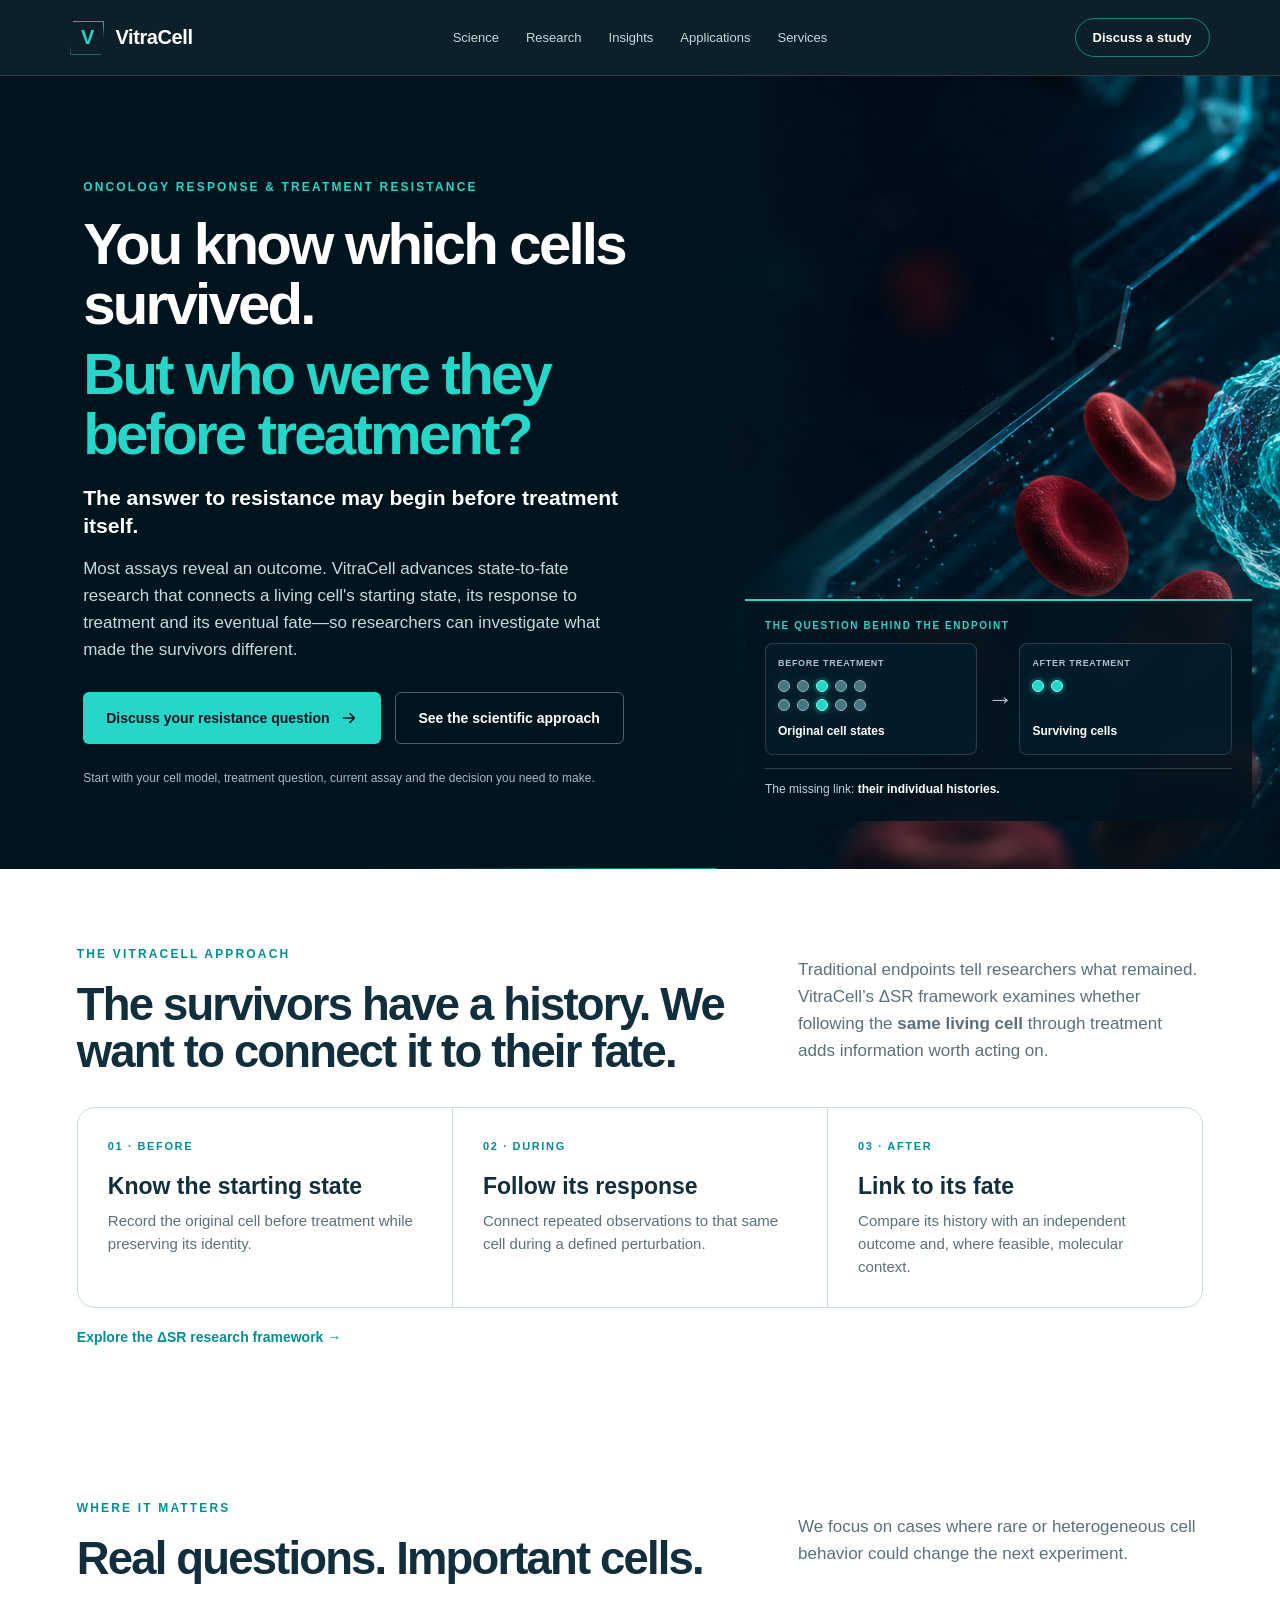
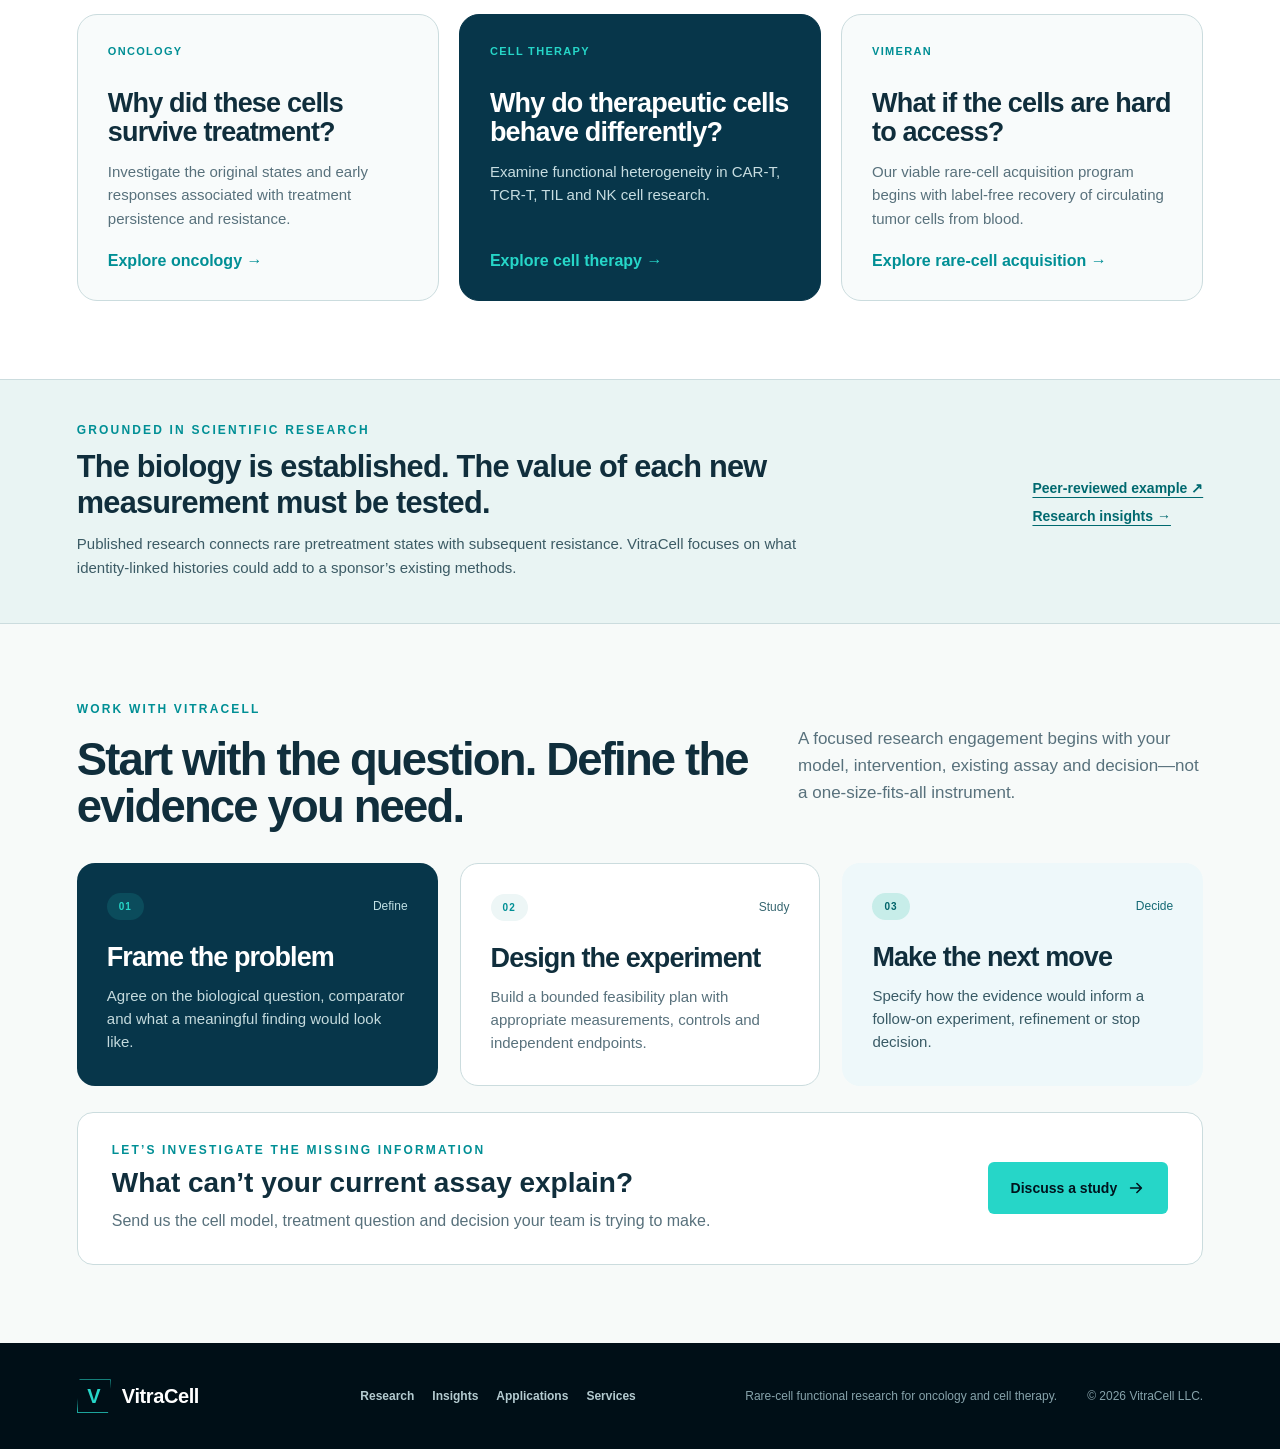
==== commit 9d1942b5: "Simplify VitraCell homepage, remove redundant sections and founder bio" ====
--- a/index.html
+++ b/index.html
@@ -48,7 +48,7 @@
         "logo":"https://www.vitracell.io/favicon.svg",
         "description":"Rare-cell functional research company developing identity-preserved state-to-fate studies for oncology and cell therapy.",
         "email":"Gregory.Moore@VitraCell.io",
-        "founder":{"@type":"Person","name":"Gregory Moore"},
+        
         "knowsAbout":["rare-cell analysis","translational oncology","cell therapy","CAR-T","TCR-T","tumor-infiltrating lymphocytes","NK cells","circulating tumor cells","single-cell analysis","drug response","treatment resistance","longitudinal cell measurement"],
         "address":{"@type":"PostalAddress","addressLocality":"Lexington","addressRegion":"SC","addressCountry":"US"}
       },
@@ -61,7 +61,50 @@
         "inLanguage":"en-US"
       }
     ]
-  }</script><header class="site-header"><a class="brand" href="/" aria-label="VitraCell home"><span class="brand-mark" aria-hidden="true">V</span><span>VitraCell</span></a><nav class="desktop-nav" aria-label="Primary navigation"><a href="#state-to-fate">Science</a><a href="/research/delta-state-response.html">Research</a><a href="/insights/">Insights</a><a href="/applications/">Applications</a><a href="/services/rare-cell-studies.html">Services</a><a href="#company">Company</a></nav><details class="mobile-menu"><summary aria-label="Open navigation">Menu</summary><div><a href="#state-to-fate">Science</a><a href="/research/delta-state-response.html">Research</a><a href="/insights/">Insights</a><a href="/applications/">Applications</a><a href="/services/rare-cell-studies.html">Services</a><a href="#company">Company</a></div></details><a class="header-cta" data-cta="header-discuss-study" href="mailto:Gregory.Moore@VitraCell.io?subject=VitraCell%20Research%20Collaboration">Discuss a study</a></header><section class="hero" id="top"><div class="hero-copy"><p class="eyebrow">Oncology response &amp; treatment resistance</p><h1><span class="hero-hook">You know which cells survived.</span><span class="hero-question">But who were they before treatment?</span></h1><p class="hero-insight">The answer to resistance may begin before treatment itself.</p><p class="hero-lede">Most assays reveal an outcome. VitraCell advances state-to-fate research that connects a living cell&apos;s starting state, its response to treatment and its eventual fate—so researchers can investigate what made the survivors different.</p><div class="hero-actions"><a class="button button-primary" data-cta="hero-request-scope" href="mailto:Gregory.Moore@VitraCell.io?subject=VitraCell%20Oncology%20Resistance%20Study&amp;body=Cell%20population%20or%20model%3A%0A%0ATreatment%20or%20perturbation%3A%0A%0ACurrent%20assay%20or%20endpoint%3A%0A%0AResearch%20decision%20you%20need%20to%20make%3A%0A">Discuss your resistance question <svg viewBox="0 0 20 20" aria-hidden="true"><path d="M4 10h11M11 5l5 5-5 5" fill="none" stroke="currentColor" stroke-width="1.8" stroke-linecap="round" stroke-linejoin="round"></path></svg></a><a class="button button-secondary" href="#state-to-fate">See the scientific approach</a></div><p class="hero-note">Start with your cell model, treatment question, current assay and the decision you need to make.</p></div><div class="hero-visual" aria-label="Scientific visualization of a rare living cell"><img src="/assets/rare-cell-hero.png" alt="Scientific visualization representing a viable rare cell in a biological sample" loading="eager" fetchpriority="high" decoding="async" sizes="(max-width: 960px) 100vw, 44vw" style="position:absolute;inset:0;width:100%;height:100%;object-fit:cover"/><div class="decision-panel fate-panel"><p>The question behind the endpoint</p><div class="fate-diagram" role="img" aria-label="Conceptual comparison between many cells before treatment and fewer surviving cells after treatment"><div class="fate-stage"><span class="fate-stage-label">BEFORE TREATMENT</span><div class="fate-cells" aria-hidden="true"><i class="fate-cell"></i><i class="fate-cell"></i><i class="fate-cell fate-cell-key"></i><i class="fate-cell"></i><i class="fate-cell"></i><i class="fate-cell"></i><i class="fate-cell"></i><i class="fate-cell fate-cell-key"></i><i class="fate-cell"></i><i class="fate-cell"></i></div><strong>Original cell states</strong></div><span class="fate-arrow" aria-hidden="true">→</span><div class="fate-stage"><span class="fate-stage-label">AFTER TREATMENT</span><div class="fate-cells" aria-hidden="true"><i class="fate-cell fate-cell-key"></i><i class="fate-cell fate-cell-key"></i></div><strong>Surviving cells</strong></div></div><div class="fate-panel-footer">The missing link: <strong>their individual histories.</strong></div></div></div></section><section class="section thesis-section" id="explainer"><div class="section-heading"><div><p class="eyebrow">One scientific architecture, multiple rare-cell questions</p><h2>The cells that matter most are often recognized only after their fate is known.</h2></div><p>Across tumor resistance and therapeutic immune-cell biology, rare subpopulations can survive, persist, exhaust, recover or retain function differently from the surrounding population. VitraCell&apos;s state-to-fate architecture is designed to preserve the link between what an individual cell was, what it did during perturbation and what ultimately happened to it.</p></div><div class="thesis-grid"><article><span>01</span><h3>Identify the original cell</h3><p>Establish a baseline state while preserving viability and cell identity.</p></article><article><span>02</span><h3>Measure the transition</h3><p>Collect repeated, nonterminal observations during a defined drug, antigen or other controlled perturbation.</p></article><article><span>03</span><h3>Connect response to fate</h3><p>Link the cell&apos;s history to survival, death, persistence, exhaustion, recovery, killing activity or another independently measured endpoint.</p></article></div><div class="thesis-links"><a href="/applications/">Explore rare-cell applications →</a><a href="/research/delta-state-response.html">Read the ΔSR research framework →</a></div></section><section class="position-strip" aria-label="VitraCell commercial focus"><div><span>Commercial focus 01</span><strong>Oncology response &amp; resistance</strong></div><div><span>Commercial focus 02</span><strong>Cell-therapy functional heterogeneity</strong></div><div><span>Development program</span><strong>Viable rare-cell acquisition</strong></div><div><span>Core output</span><strong>Identity-linked state-to-fate record</strong></div></section><section class="section problem-section" id="problem"><div class="section-heading"><div><p class="eyebrow">The information gap</p><h2>Rare cells can determine the outcome while disappearing inside population averages.</h2></div><p>Endpoint assays are essential, but they usually characterize the population that remains. For resistance, persistence and therapeutic-cell function, the harder question can be what distinguished the exact cells that later survived, exhausted, recovered or remained effective.</p></div><div class="constraint-grid"><article><span>01</span><h3>Endpoints identify outcomes, not always the path</h3><p>Baseline and endpoint measurements can miss transient states that occur before the fate of an individual cell becomes obvious.</p></article><article><span>02</span><h3>Expansion creates material, not original-state history</h3><p>Culture and expansion can produce more cells, but they cannot reconstruct the exact pretreatment state and early response of the original cell after selection has occurred.</p></article><article class="constraint-answer"><span>03</span><h3>Preserve the history that can change the next experiment</h3><p>VitraCell studies are designed to help sponsors prioritize which cell state, treatment condition, mechanism or manufacturing variable deserves deeper investigation.</p></article></div></section><section class="section state-section" id="state-to-fate"><div class="section-heading"><div><p class="eyebrow">From cell state to cell fate</p><h2>One cell. One identity. One continuous response record.</h2></div><p>A VitraCell study links the state of an original viable cell before a controlled perturbation to its response over time, its independently measured fate and—where the study design supports it—its terminal molecular phenotype. The same structure can be applied to tumor cells, engineered immune cells and other rare living-cell populations when the model and measurement strategy are appropriate.</p></div><div class="state-visual-wrap"><img src="/assets/state-to-fate-workflow.svg" alt="Conceptual VitraCell state-to-fate workflow showing baseline, perturbation, repeated same-cell observation, fate and molecular characterization" loading="lazy" decoding="async"></div><div class="state-copy-grid"><article><span>ΔSR framework</span><h3>Measure change relative to the same cell's baseline.</h3><p>Delta State Response is the research framework for testing whether repeated, identity-linked observations contain incremental information beyond baseline plus endpoint measurements.</p></article><article><span>Integration advantage</span><h3>Add history without replacing the sponsor&apos;s trusted endpoint.</h3><p>The initial service is designed as an additional longitudinal layer around established viability, growth, molecular or imaging endpoints. That lets a sponsor compare the value of cell history directly against the workflow it already trusts.</p></article></div></section><section class="platform-section" id="platform"><div class="platform-copy"><p class="eyebrow">Vimeran viable rare-cell acquisition layer</p><h2>Bring difficult-to-access living cells into the same state-to-fate workflow.</h2><p>Vimeran is being developed first for label-free recovery of viable tumor-associated cells from blood. Its strategic role is broader: provide a future acquisition layer for rare living cells that must remain viable and traceable for downstream functional study. Additional cell types would require application-specific recovery and validation.</p><div class="platform-pillars"><div><span>Acquire</span><strong>Recover viable cells in a form suitable for downstream study</strong></div><div><span>Track</span><strong>Preserve cell identity across repeated, nonterminal measurements</strong></div><div><span>Link</span><strong>Connect response history to fate and selected molecular endpoints</strong></div></div></div><div class="platform-visual"><img src="/assets/cell-fingerprint.png" alt="Scientific visualization connecting a viable cell with a multidimensional response record" loading="lazy" decoding="async" sizes="(max-width: 900px) 100vw, 48vw" style="position:absolute;inset:0;width:100%;height:100%;object-fit:cover"/><div class="visual-caption"><span>Target data object</span><strong>Baseline + perturbation + trajectory + fate + molecular identity</strong></div></div></section><section class="section applications-section" id="applications"><div class="section-heading"><div><p class="eyebrow">Commercial applications</p><h2>Start where a rare cell&apos;s future behavior is worth understanding.</h2></div><p>VitraCell is concentrating commercial discovery around two near-term research verticals while continuing the blood-based rare-cell acquisition program through Vimeran.</p></div><div class="application-grid"><article class="application-card"><span>01 · Oncology</span><h3>Treatment response, persistence &amp; resistance</h3><p>Follow individual tumor cells through treatment and connect early behavior with survival, death, recovery or resistant-state emergence while retaining the sponsor&apos;s established endpoint as the comparator.</p><a href="/applications/#oncology">Oncology applications →</a></article><article class="application-card featured-application"><span>02 · Cell therapy</span><h3>CAR-T, TCR-T, TIL &amp; NK functional heterogeneity</h3><p>Scope research questions around why individual therapeutic immune cells differ in persistence, exhaustion, killing activity, expansion or recovery after a defined stimulus or target-cell encounter.</p><a href="/applications/cell-therapy.html">Cell-therapy applications →</a></article><article class="application-card"><span>03 · Rare-cell acquisition</span><h3>CTCs and other scarce viable populations</h3><p>Extend state-to-fate measurement toward cells that are difficult to obtain in sufficient numbers, beginning with Vimeran&apos;s viable CTC recovery program.</p><a href="/applications/#acquisition">Rare-cell acquisition →</a></article></div><div class="application-note"><strong>Platform logic</strong><span>The commercial opportunity is not rarity by itself. It is preserving information from an original living cell when its later fate makes that cell disproportionately important.</span></div></section><section class="section program-section" id="program"><div class="section-heading"><div><p class="eyebrow">Research services</p><h2>Start with a sponsor-defined rare-cell state-to-fate study.</h2></div><p>VitraCell&apos;s initial commercial service is a bounded research study rather than an instrument purchase. We define the cell population, perturbation, comparator, longitudinal measurement plan, fate endpoint and decision criteria with the sponsor, then coordinate execution and deliver an integrated decision report.</p></div><div class="program-grid three-gate"><article class="program-card current-card"><div class="program-status"><span>Service 01</span><em>Study design</em></div><h3>Translate the development question into a falsifiable experiment.</h3><p>Define what the sponsor needs to learn, what current workflow will serve as the comparator and what result would change the next development decision.</p><ul><li>Model, compound and exposure strategy</li><li>Longitudinal measurement plan</li><li>Independent fate endpoint</li><li>Prespecified success and stop criteria</li></ul></article><article class="program-card evidence-card"><div class="program-status"><span>Service 02</span><em>Feasibility study</em></div><h3>Generate an identity-linked response dataset.</h3><p>Coordinate a controlled study using the measurement method and execution site appropriate to the biological question, while preserving same-cell identity across the planned observation window.</p><ul><li>Baseline and repeated observations</li><li>Vehicle and comparator conditions</li><li>Run-level quality controls</li><li>Linked fate and endpoint data</li></ul></article><article class="program-card vimeran-card"><div class="program-status"><span>Service 03</span><em>Decision report</em></div><h3>Show whether the longitudinal layer earned its place.</h3><p>Compare full history with simpler baseline and endpoint approaches and return a sponsor-facing analysis focused on the next experiment, not just another data package.</p><ul><li>Incremental-information analysis</li><li>Response-state segmentation</li><li>Limitations and reproducibility review</li><li>Go / refine / stop recommendation</li></ul></article></div><div class="service-cta"><div><p class="eyebrow">Currently accepting study discussions</p><h3>Have a rare-cell response, persistence, exhaustion or resistance question?</h3><p>Send the cell population or model, perturbation, current endpoint and the decision the experiment needs to inform. VitraCell will determine whether a bounded state-to-fate study can be scoped.</p></div><a class="button button-primary" data-cta="services-request-scope" href="mailto:Gregory.Moore@VitraCell.io?subject=VitraCell%20Sponsored%20Study%20Scope">Request a study scope</a></div></section><section class="section science-section" id="science"><div class="section-heading"><div><p class="eyebrow">Peer-reviewed scientific foundation</p><h2>Rare-cell state and fate are already important across oncology and cell therapy.</h2></div><p>The platform direction is grounded in published biology showing that rare pretreatment states can precede resistance, CAR-T persistence is central to therapeutic efficacy, tumor-reactive T-cell states evolve during TIL therapy, and viable CTCs can support downstream functional study.</p></div><div class="constraint-grid science-four"><article><span>01</span><h3>Rare states can precede drug resistance</h3><p>Lineage-tracing studies have shown that rare drug-naive cellular states can be associated with later resistant fates, supporting the value of connecting starting state with outcome.</p><a href="https://www.nature.com/articles/s41587-021-00837-3" target="_blank" rel="noopener">Emert et al., Nature Biotechnology →</a></article><article><span>02</span><h3>CAR-T persistence is a core biological problem</h3><p>Current reviews identify persistence, exhaustion and functional state as central determinants of CAR-T performance in cancer, creating a clear research need for longitudinal therapeutic-cell characterization.</p><a href="https://pubmed.ncbi.nlm.nih.gov/40973578/" target="_blank" rel="noopener">CAR T cell persistence in cancer →</a></article><article><span>03</span><h3>TIL states evolve across therapy</h3><p>Longitudinal single-cell and T-cell-receptor sequencing has tracked tumor-reactive T-cell plasticity through melanoma TIL therapy, reinforcing the value of state-to-fate analysis in cellular immunotherapy.</p><a href="https://pubmed.ncbi.nlm.nih.gov/42743921/" target="_blank" rel="noopener">Cell Reports Medicine, 2026 →</a></article><article class="constraint-answer"><span>04</span><h3>Viable CTCs can support functional study</h3><p>Peer-reviewed work has established the rationale for viable CTC enrichment, culture and functional investigation. Vimeran begins with this blood-based rare-cell use case.</p><a href="https://pubmed.ncbi.nlm.nih.gov/26637479/" target="_blank" rel="noopener">Pantel &amp; Alix-Panabières →</a></article></div><p class="evidence-note">These studies establish the external scientific basis for the research questions. VitraCell performance is defined in each sponsor-specific model and study design.</p></section><section class="section research-section" id="research"><div class="section-heading"><div><p class="eyebrow">Delta State Response</p><h2>Turn same-cell history into a standardized response record.</h2></div><p>ΔSR is VitraCell&apos;s analytical framework for connecting an individual cell&apos;s baseline, response trajectory, later fate and molecular context. In sponsor studies, that record can be used to compare response states, identify high-value follow-up populations and decide which mechanism, combination or process condition deserves deeper investigation.</p></div><div class="research-grid"><div class="research-visual"><div class="record-preview" aria-label="Illustrative Delta State Response data record"><div class="record-preview-header"><span class="record-preview-eyebrow">ΔSR / SINGLE-CELL RESPONSE RECORD</span><strong>A connected record for each original living cell.</strong></div><div class="record-preview-identity"><div><span>Traceable cell ID</span><strong>CELL-001</strong></div><span class="record-preview-tag">Identity linked</span></div><div class="record-preview-grid"><div><span>01 / BASELINE</span><strong>Starting cell state</strong></div><div><span>02 / PERTURBATION</span><strong>Exposure and time</strong></div><div><span>03 / RESPONSE</span><strong>Repeated observation</strong></div><div><span>04 / FATE</span><strong>Independent endpoint</strong></div></div><div class="record-preview-trajectory"><div class="record-preview-trajectory-label"><span>ILLUSTRATIVE RESPONSE TRACE</span><strong>Cell history retained over time</strong></div><svg viewBox="0 0 420 96" preserveAspectRatio="none" aria-hidden="true" focusable="false"><path d="M0 21 H420 M0 49 H420 M0 77 H420" stroke="#245261" stroke-width="1" stroke-dasharray="5 8" fill="none"/><path d="M3 69 C42 68 65 50 102 52 S156 81 190 59 S252 24 295 42 S363 13 417 19" stroke="#26d6c8" stroke-width="4" fill="none" stroke-linecap="round"/><circle cx="3" cy="69" r="5" fill="#26d6c8"/><circle cx="417" cy="19" r="5" fill="#26d6c8"/></svg></div><p class="record-preview-foot">Conceptual report structure · Not experimental data</p></div></div><article class="paper-card"><span class="paper-label">Research framework · Version 1.0</span><h3>A commercial research layer for oncology and cell therapy</h3><p>ΔSR organizes identity-linked observations into a consistent cell-level record: baseline + perturbation + response history + fate + selected molecular identity. The framework is designed to sit around a sponsor&apos;s existing endpoint rather than replace it.</p><div class="paper-status"><strong>Computational foundation</strong><span>Synthetic modeling is used to define identity, noise, sampling and run-level controls before biological sponsor studies.</span></div><a class="button button-secondary research-cta" href="/research/delta-state-response.html">Explore ΔSR and its applications</a></article></div></section><section class="section insights-section" id="insights"><div class="section-heading"><div><p class="eyebrow">Evidence-led insights</p><h2>Useful science for oncology and cell-therapy teams.</h2></div><p>VitraCell publishes source-linked analysis of rare-cell biology, longitudinal response, functional oncology, cell therapy and competing single-cell approaches so sponsors can see the evidence behind the study architecture.</p></div><div class="insight-grid"><article><p class="insight-kicker">Liquid biopsy</p><h3>CTCs vs ctDNA: different analytes, different questions</h3><p>A rigorous comparison of what intact viable cells can support versus what tumor-derived DNA fragments can reveal.</p><a href="/insights/ctc-vs-ctdna.html">Read the comparison →</a></article><article><p class="insight-kicker">Drug response</p><h3>Why same-cell history may matter in treatment resistance</h3><p>What lineage tracing, live-cell approaches and persister-cell biology already show—and where VitraCell still has to prove incremental value.</p><a href="/insights/same-cell-history-drug-response.html">Read the analysis →</a></article><article><p class="insight-kicker">Functional oncology</p><h3>Where low-input assays could create real value</h3><p>Scarcity alone is not economic value. The opportunity exists when limited material prevents a decision-relevant experiment or when expansion erases the original state.</p><a href="/insights/functional-precision-oncology-low-input.html">Read the analysis →</a></article></div><div class="insights-all"><a class="button button-primary" href="/insights/">View all insights</a></div></section><section class="design-section" id="design-partners"><div class="design-intro"><p class="eyebrow">Sponsored research service</p><h2>Add a state-to-fate layer to the workflow you already use.</h2><p>VitraCell is offering sponsor-defined feasibility studies for translational oncology teams investigating heterogeneous drug response, persistence, resistance or low-input viable-cell biology. The initial study is designed to complement—not disrupt—the sponsor&apos;s existing endpoint or molecular workflow.</p></div><div class="design-steps"><article><span>01</span><h3>Bring the decision</h3><p>Define the asset, mechanism or response question and what your team would do differently if the study succeeds.</p></article><article><span>02</span><h3>Keep your benchmark</h3><p>Run your established endpoint or molecular readout as the trusted comparator for the longitudinal layer.</p></article><article><span>03</span><h3>Add cell history</h3><p>Follow identified cells through prespecified early observations and link the trajectory to independently measured fate.</p></article><article><span>04</span><h3>Get the decision report</h3><p>Receive the linked dataset, comparative analysis, limitations and a clear recommendation for the next experimental step.</p></article></div><div class="partner-fit"><div><p class="eyebrow">Best initial fit</p><h3>Programs where heterogeneity or original-cell history matters.</h3><p>Examples include drug-tolerant survivor populations, combination-development questions, sensitive/resistant model comparisons and studies where expansion or destructive sampling can obscure the state of the original cells.</p></div><ul><li>Pharma translational-oncology teams</li><li>Biotech resistance and combination programs</li><li>Oncology CRO and biomarker groups</li><li>Patient-derived and low-input model teams</li></ul><a class="button button-primary" data-cta="design-partner-request-scope" href="mailto:Gregory.Moore@VitraCell.io?subject=VitraCell%20Sponsored%20State-to-Fate%20Study">Request a study scope <svg viewBox="0 0 20 20" aria-hidden="true"><path d="M4 10h11M11 5l5 5-5 5" fill="none" stroke="currentColor" stroke-width="1.8" stroke-linecap="round" stroke-linejoin="round"></path></svg></a></div></section><section class="section collaboration-section"><div><p class="eyebrow">Built through collaboration</p><h2>Scientific depth, a clinical feasibility pathway and commercial discipline.</h2></div><p>VitraCell&apos;s research model combines company-led study definition and data integration with academic engineering, shared research infrastructure and clinical-oncology relationships in South Carolina. Execution resources are matched to the study&apos;s model, measurements, biosafety requirements and sponsor timeline.</p></section><section class="section company-section" id="company"><div class="founder-image"><img src="/assets/gregory-moore.jpg" alt="Gregory Moore, founder and CEO of VitraCell" loading="lazy" decoding="async" sizes="(max-width: 720px) 78vw, 320px" style="position:absolute;inset:0;width:100%;height:100%;object-fit:cover"/></div><div class="company-copy"><p class="eyebrow">The company</p><h2>Founder-led, evidence-driven and built in South Carolina.</h2><p>VitraCell was founded around an information problem that extends beyond one cancer-cell type: endpoint measurements characterize what remains, while identity-preserved longitudinal studies can retain the response history that led an individual rare cell to that outcome.</p><p>The company is building a sponsored-research business around rare-cell state-to-fate study design, identity-linked analysis and, over time, Vimeran-enabled viable-cell acquisition. Initial commercial verticals are oncology response/resistance and cell-therapy functional heterogeneity.</p><div class="founder-name"><strong>Gregory Moore</strong><span>Founder and CEO</span></div></div></section><section class="closing-section"><img src="/favicon.svg" alt="" width="120" height="120" loading="lazy" decoding="async" class="closing-logo"/><div><p class="eyebrow">From rare-cell state to fate</p><h2>Bring us the cell, the perturbation and the decision. We&apos;ll help define the experiment.</h2></div><a class="button button-outline" data-cta="closing-request-scope" href="mailto:Gregory.Moore@VitraCell.io?subject=VitraCell%20Sponsored%20Study%20Scope">Request a study scope <svg viewBox="0 0 20 20" aria-hidden="true"><path d="M4 10h11M11 5l5 5-5 5" fill="none" stroke="currentColor" stroke-width="1.8" stroke-linecap="round" stroke-linejoin="round"></path></svg></a></section><footer><div class="brand footer-brand"><span class="brand-mark" aria-hidden="true">V</span><span>VitraCell</span></div><div class="footer-links"><a href="/research/delta-state-response.html">Research</a><a href="/insights/">Insights</a><a href="/applications/">Applications</a><a href="/services/rare-cell-studies.html">Services</a></div><p>Rare-cell functional research for oncology and cell therapy.</p><p>© 2026 VitraCell LLC.</p></footer></main>
+  }</script><header class="site-header"><a class="brand" href="/" aria-label="VitraCell home"><span class="brand-mark" aria-hidden="true">V</span><span>VitraCell</span></a><nav class="desktop-nav" aria-label="Primary navigation"><a href="#state-to-fate">Science</a><a href="/research/delta-state-response.html">Research</a><a href="/insights/">Insights</a><a href="/applications/">Applications</a><a href="/services/rare-cell-studies.html">Services</a></nav><details class="mobile-menu"><summary aria-label="Open navigation">Menu</summary><div><a href="#state-to-fate">Science</a><a href="/research/delta-state-response.html">Research</a><a href="/insights/">Insights</a><a href="/applications/">Applications</a><a href="/services/rare-cell-studies.html">Services</a></div></details><a class="header-cta" data-cta="header-discuss-study" href="mailto:Gregory.Moore@VitraCell.io?subject=VitraCell%20Research%20Collaboration">Discuss a study</a></header><section class="hero" id="top"><div class="hero-copy"><p class="eyebrow">Oncology response &amp; treatment resistance</p><h1><span class="hero-hook">You know which cells survived.</span><span class="hero-question">But who were they before treatment?</span></h1><p class="hero-insight">The answer to resistance may begin before treatment itself.</p><p class="hero-lede">Most assays reveal an outcome. VitraCell advances state-to-fate research that connects a living cell&apos;s starting state, its response to treatment and its eventual fate—so researchers can investigate what made the survivors different.</p><div class="hero-actions"><a class="button button-primary" data-cta="hero-request-scope" href="mailto:Gregory.Moore@VitraCell.io?subject=VitraCell%20Oncology%20Resistance%20Study&amp;body=Cell%20population%20or%20model%3A%0A%0ATreatment%20or%20perturbation%3A%0A%0ACurrent%20assay%20or%20endpoint%3A%0A%0AResearch%20decision%20you%20need%20to%20make%3A%0A">Discuss your resistance question <svg viewBox="0 0 20 20" aria-hidden="true"><path d="M4 10h11M11 5l5 5-5 5" fill="none" stroke="currentColor" stroke-width="1.8" stroke-linecap="round" stroke-linejoin="round"></path></svg></a><a class="button button-secondary" href="#state-to-fate">See the scientific approach</a></div><p class="hero-note">Start with your cell model, treatment question, current assay and the decision you need to make.</p></div><div class="hero-visual" aria-label="Scientific visualization of a rare living cell"><img src="/assets/rare-cell-hero.png" alt="Scientific visualization representing a viable rare cell in a biological sample" loading="eager" fetchpriority="high" decoding="async" sizes="(max-width: 960px) 100vw, 44vw" style="position:absolute;inset:0;width:100%;height:100%;object-fit:cover"/><div class="decision-panel fate-panel"><p>The question behind the endpoint</p><div class="fate-diagram" role="img" aria-label="Conceptual comparison between many cells before treatment and fewer surviving cells after treatment"><div class="fate-stage"><span class="fate-stage-label">BEFORE TREATMENT</span><div class="fate-cells" aria-hidden="true"><i class="fate-cell"></i><i class="fate-cell"></i><i class="fate-cell fate-cell-key"></i><i class="fate-cell"></i><i class="fate-cell"></i><i class="fate-cell"></i><i class="fate-cell"></i><i class="fate-cell fate-cell-key"></i><i class="fate-cell"></i><i class="fate-cell"></i></div><strong>Original cell states</strong></div><span class="fate-arrow" aria-hidden="true">→</span><div class="fate-stage"><span class="fate-stage-label">AFTER TREATMENT</span><div class="fate-cells" aria-hidden="true"><i class="fate-cell fate-cell-key"></i><i class="fate-cell fate-cell-key"></i></div><strong>Surviving cells</strong></div></div><div class="fate-panel-footer">The missing link: <strong>their individual histories.</strong></div></div></div></section>
+<section class="section thesis-section concise-section" id="state-to-fate">
+  <div class="section-heading">
+    <div><p class="eyebrow">The VitraCell approach</p><h2>The survivors have a history. We want to connect it to their fate.</h2></div>
+    <p>Traditional endpoints tell researchers what remained. VitraCell’s ΔSR framework examines whether following the <strong>same living cell</strong> through treatment adds information worth acting on.</p>
+  </div>
+  <div class="thesis-grid">
+    <article><span>01 · BEFORE</span><h3>Know the starting state</h3><p>Record the original cell before treatment while preserving its identity.</p></article>
+    <article><span>02 · DURING</span><h3>Follow its response</h3><p>Connect repeated observations to that same cell during a defined perturbation.</p></article>
+    <article><span>03 · AFTER</span><h3>Link to its fate</h3><p>Compare its history with an independent outcome and, where feasible, molecular context.</p></article>
+  </div>
+  <div class="thesis-links"><a href="/research/delta-state-response.html">Explore the ΔSR research framework →</a></div>
+</section>
+<section class="section applications-section concise-section" id="applications">
+  <div class="section-heading">
+    <div><p class="eyebrow">Where it matters</p><h2>Real questions. Important cells.</h2></div>
+    <p>We focus on cases where rare or heterogeneous cell behavior could change the next experiment.</p>
+  </div>
+  <div class="application-grid">
+    <article class="application-card"><span>ONCOLOGY</span><h3>Why did these cells survive treatment?</h3><p>Investigate the original states and early responses associated with treatment persistence and resistance.</p><a href="/applications/#oncology">Explore oncology →</a></article>
+    <article class="application-card featured-application"><span>CELL THERAPY</span><h3>Why do therapeutic cells behave differently?</h3><p>Examine functional heterogeneity in CAR-T, TCR-T, TIL and NK cell research.</p><a href="/applications/cell-therapy.html">Explore cell therapy →</a></article>
+    <article class="application-card"><span>VIMERAN</span><h3>What if the cells are hard to access?</h3><p>Our viable rare-cell acquisition program begins with label-free recovery of circulating tumor cells from blood.</p><a href="/applications/#acquisition">Explore rare-cell acquisition →</a></article>
+  </div>
+</section>
+<section class="science-bridge" aria-label="Scientific foundation">
+  <div><p class="eyebrow">Grounded in scientific research</p><h2>The biology is established. The value of each new measurement must be tested.</h2><p>Published research connects rare pretreatment states with subsequent resistance. VitraCell focuses on what identity-linked histories could add to a sponsor’s existing methods.</p></div>
+  <div class="science-bridge-links"><a href="https://www.nature.com/articles/s41587-021-00837-3" target="_blank" rel="noopener noreferrer">Peer-reviewed example ↗</a><a href="/insights/">Research insights →</a></div>
+</section>
+<section class="section program-section concise-section" id="program">
+  <div class="section-heading">
+    <div><p class="eyebrow">Work with VitraCell</p><h2>Start with the question. Define the evidence you need.</h2></div>
+    <p>A focused research engagement begins with your model, intervention, existing assay and decision—not a one-size-fits-all instrument.</p>
+  </div>
+  <div class="program-grid three-gate">
+    <article class="program-card current-card"><div class="program-status"><span>01</span><em>Define</em></div><h3>Frame the problem</h3><p>Agree on the biological question, comparator and what a meaningful finding would look like.</p></article>
+    <article class="program-card evidence-card"><div class="program-status"><span>02</span><em>Study</em></div><h3>Design the experiment</h3><p>Build a bounded feasibility plan with appropriate measurements, controls and independent endpoints.</p></article>
+    <article class="program-card vimeran-card"><div class="program-status"><span>03</span><em>Decide</em></div><h3>Make the next move</h3><p>Specify how the evidence would inform a follow-on experiment, refinement or stop decision.</p></article>
+  </div>
+  <div class="service-cta" id="contact">
+    <div><p class="eyebrow">Let’s investigate the missing information</p><h3>What can’t your current assay explain?</h3><p>Send us the cell model, treatment question and decision your team is trying to make.</p></div>
+    <a class="button button-primary" data-cta="simplified-home-request-scope" href="mailto:Gregory.Moore@VitraCell.io?subject=VitraCell%20Research%20Study%20Inquiry&amp;body=Research%20question%3A%0A%0ACell%20model%3A%0A%0APerturbation%20or%20treatment%3A%0A%0ACurrent%20assay%3A%0A%0ADecision%20the%20study%20should%20inform%3A%0A">Discuss a study <svg viewBox="0 0 20 20" aria-hidden="true"><path d="M4 10h11M11 5l5 5-5 5" fill="none" stroke="currentColor" stroke-width="1.8" stroke-linecap="round" stroke-linejoin="round"></path></svg></a>
+  </div>
+</section>
+<footer><div class="brand footer-brand"><span class="brand-mark" aria-hidden="true">V</span><span>VitraCell</span></div><div class="footer-links"><a href="/research/delta-state-response.html">Research</a><a href="/insights/">Insights</a><a href="/applications/">Applications</a><a href="/services/rare-cell-studies.html">Services</a></div><p>Rare-cell functional research for oncology and cell therapy.</p><p>© 2026 VitraCell LLC.</p></footer></main>
 <div style="display:none" aria-hidden="true">The Vimeran™ Platform was formerly referred to as MIPS-5 in VitraCell's earlier research and grant materials.</div>
 <script>
   document.addEventListener('click', function(event) {
--- a/styles.css
+++ b/styles.css
@@ -549,3 +549,50 @@
  .record-preview-grid { grid-template-columns:1fr; }
  .record-preview-identity { align-items:flex-start; }
 }
+
+/* Streamlined customer-first homepage. Scope rules to avoid changing research and applications pages. */
+.concise-section { padding-top:78px; padding-bottom:78px; }
+.concise-section .section-heading { margin-bottom:32px; gap:46px; align-items:center; }
+.concise-section .section-heading h2 { font-size:clamp(34px,3.55vw,51px); }
+.concise-section .section-heading > p, .concise-section .section-heading > div + p { font-size:17px; line-height:1.58; }
+.concise-section .thesis-grid article { min-height:0; padding:28px 30px; }
+.concise-section .thesis-grid h3 { margin:19px 0 10px; font-size:23px; }
+.concise-section .thesis-grid p { margin:0; font-size:15px; line-height:1.52; }
+.concise-section .thesis-links { margin-top:21px; }
+.concise-section .application-card { min-height:0; padding:30px; }
+.concise-section .application-card h3 { margin:32px 0 13px; font-size:27px; }
+.concise-section .application-card p { margin:0; font-size:15px; line-height:1.55; }
+.concise-section .application-card a { padding-top:22px; }
+.science-bridge { padding:43px 6vw; display:grid; grid-template-columns:minmax(0,1fr) auto; gap:40px; align-items:center; background:#e9f4f3; border-block:1px solid var(--line); }
+.science-bridge .eyebrow { margin-bottom:12px; }
+.science-bridge h2 { max-width:780px; margin:0 0 12px; font-size:clamp(23px,2.4vw,34px); line-height:1.16; letter-spacing:-.025em; }
+.science-bridge p:not(.eyebrow) { max-width:760px; margin:0; line-height:1.6; color:#3c5b65; font-size:15px; }
+.science-bridge-links { display:flex; flex-direction:column; gap:12px; align-items:flex-start; }
+.science-bridge-links a { color:#00696f; font-size:14px; font-weight:800; white-space:nowrap; text-decoration:underline; text-underline-offset:4px; }
+.program-section.concise-section .program-grid.three-gate .program-card { min-height:0; padding:30px; border-radius:18px; }
+.program-section.concise-section .program-card h3 { margin:23px 0 12px; font-size:27px; }
+.program-section.concise-section .program-card > p { margin:0; font-size:15px; line-height:1.55; }
+.program-section.concise-section .current-card .program-status em { color:#c1e0e4; }
+.program-section.concise-section .evidence-card .program-status em { color:#386771; }
+.program-section.concise-section .service-cta { margin-top:26px; padding:30px 34px; border-radius:16px; }
+.program-section.concise-section .service-cta .eyebrow { margin-bottom:10px; }
+.program-section.concise-section .service-cta h3 { margin-bottom:10px; }
+@media (max-width:960px) {
+ .concise-section .section-heading { gap:22px; }
+ .science-bridge { grid-template-columns:1fr; gap:22px; }
+ .science-bridge-links { flex-direction:row; flex-wrap:wrap; gap:20px; }
+}
+@media (max-width:720px) {
+ .concise-section { padding:59px 24px; }
+ .concise-section .section-heading h2 { font-size:34px; }
+ .concise-section .thesis-grid { grid-template-columns:1fr; }
+ .concise-section .thesis-grid article { padding:24px; }
+ .concise-section .thesis-grid h3 { margin-top:12px; }
+ .concise-section .application-card { padding:25px; }
+ .concise-section .application-card h3 { margin-top:20px; font-size:25px; }
+ .science-bridge { padding:36px 24px; }
+ .science-bridge-links a { white-space:normal; }
+ .program-section.concise-section .program-grid.three-gate .program-card { padding:24px; }
+ .program-section.concise-section .program-card h3 { margin-top:16px; }
+ .program-section.concise-section .service-cta { padding:25px; }
+}
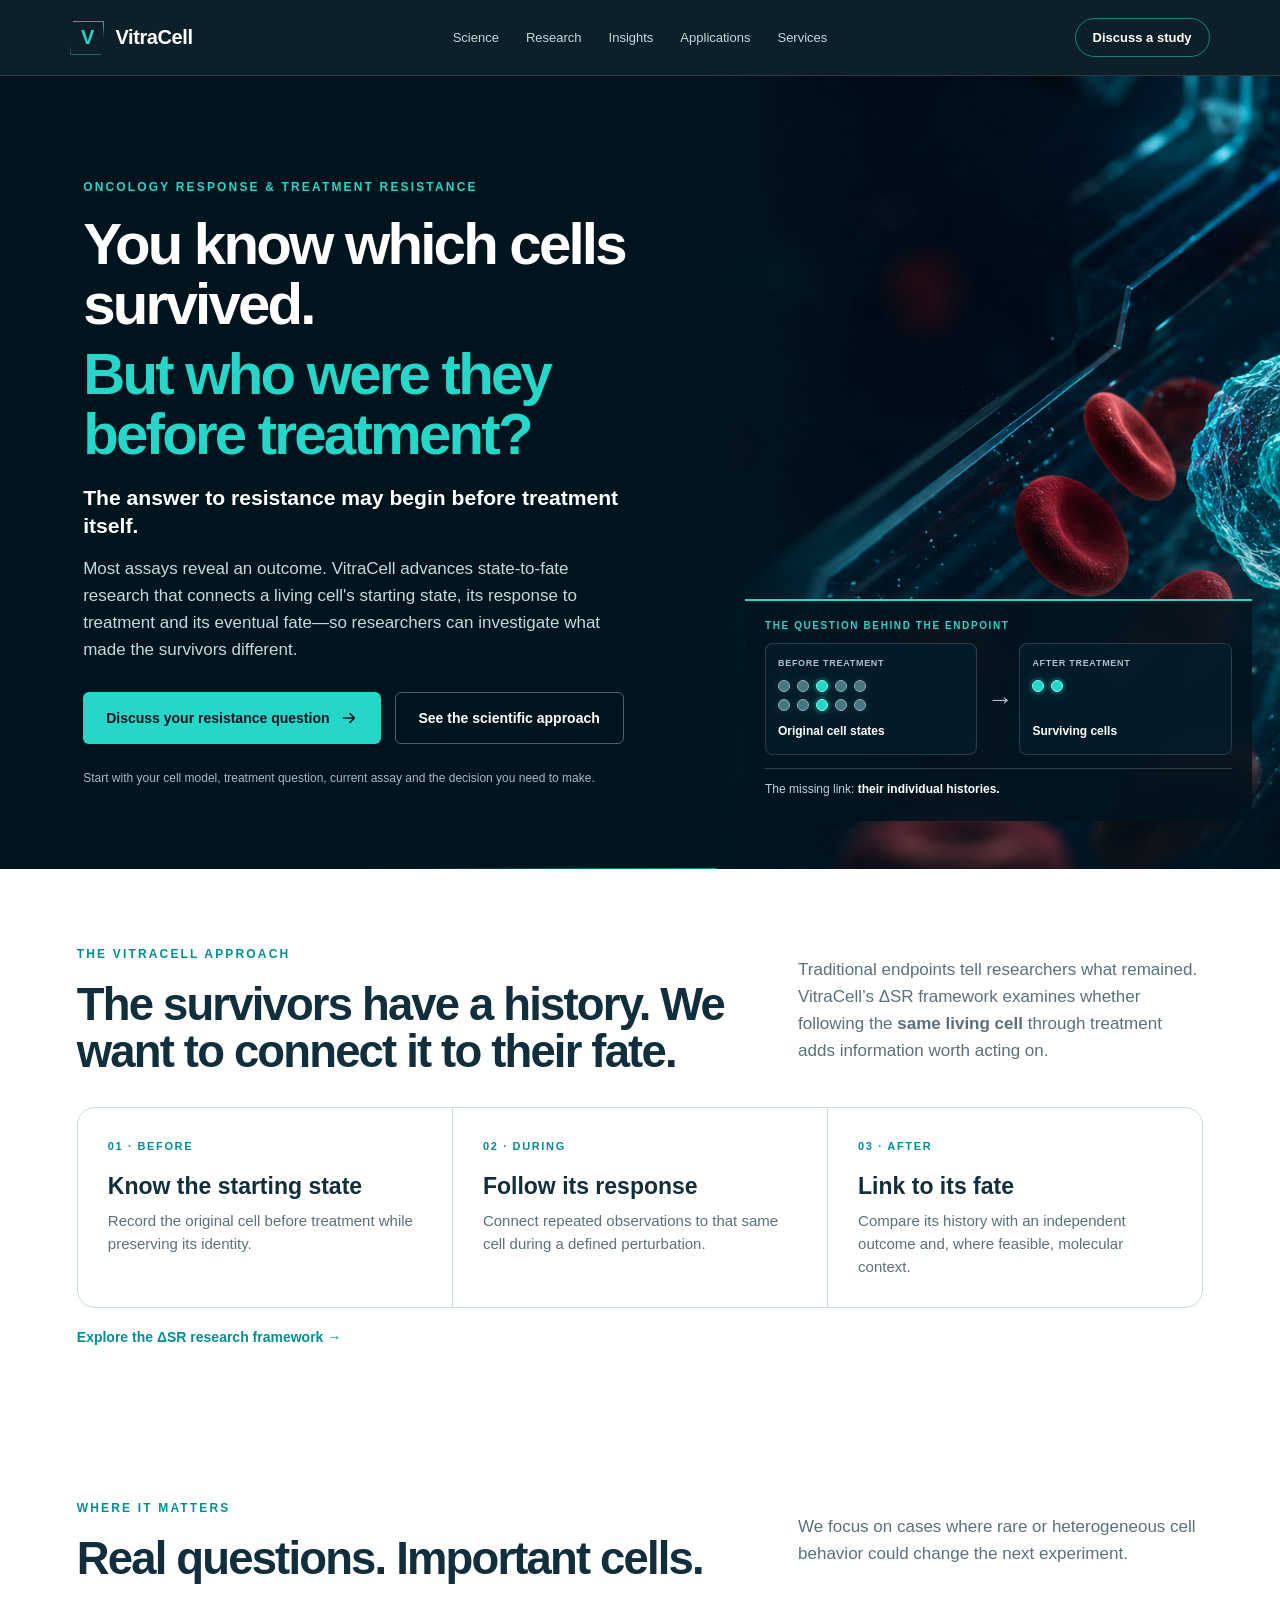
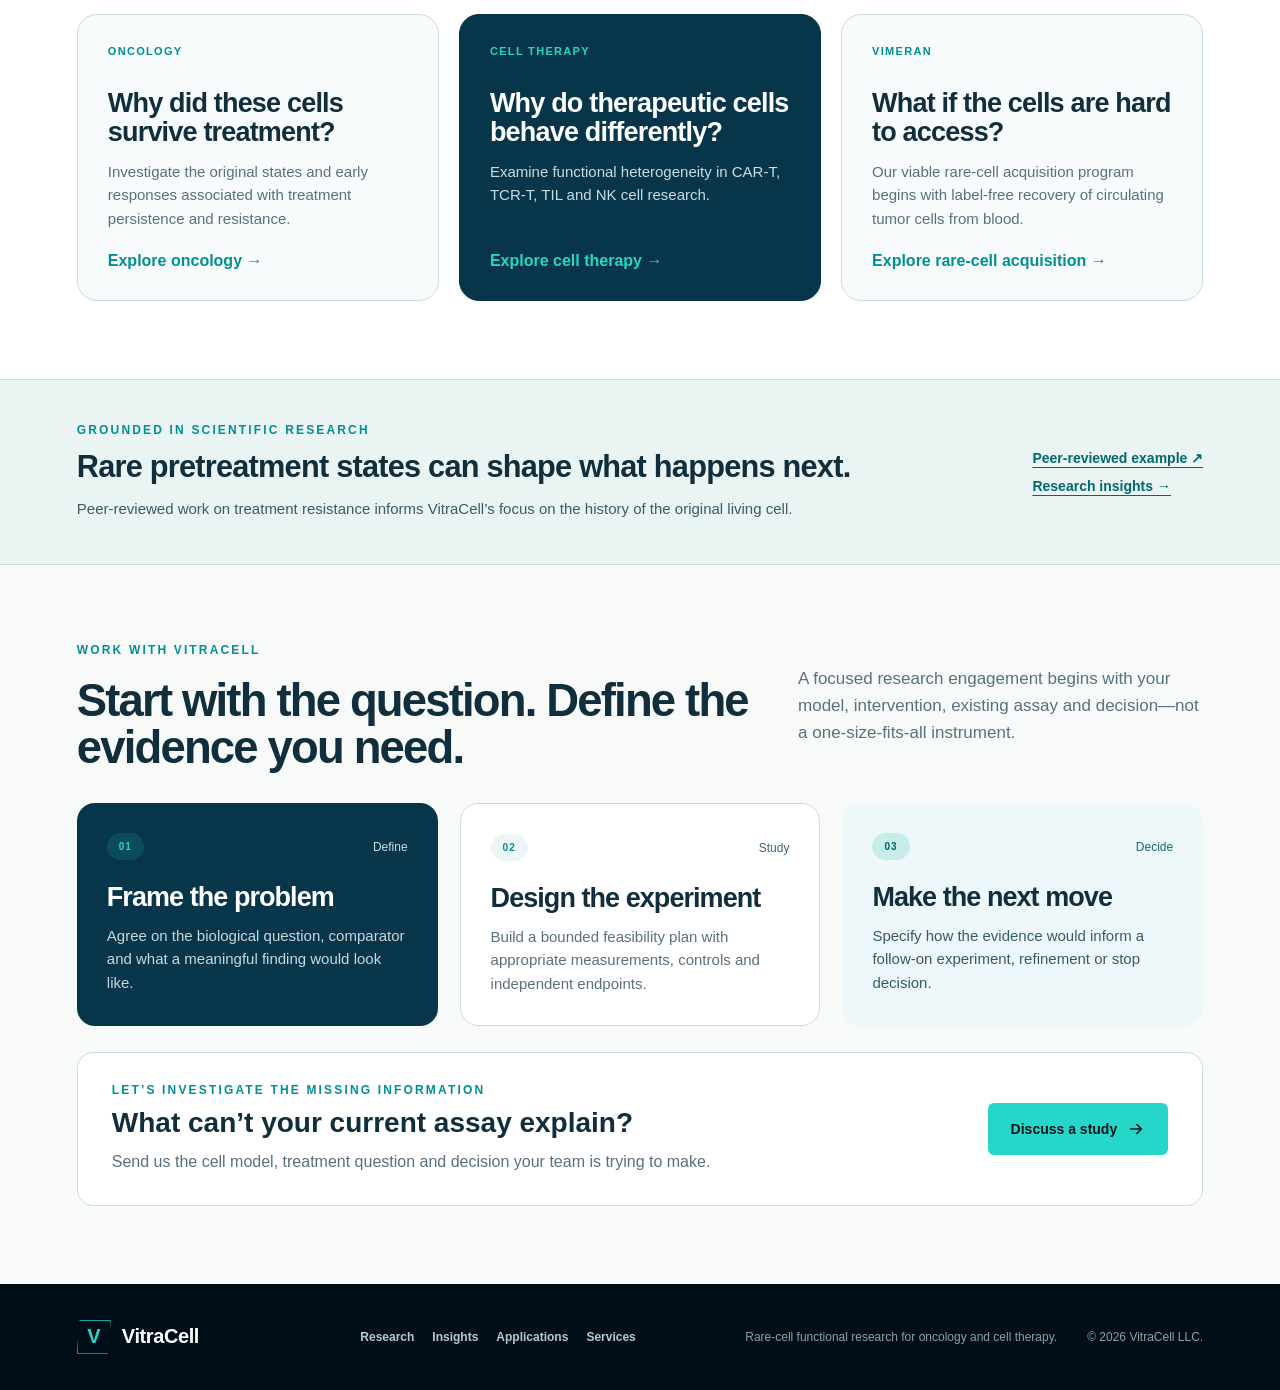
==== commit fcb1ff5a: "Tighten scientific foundation copy for concise customer-first messaging" ====
--- a/index.html
+++ b/index.html
@@ -86,7 +86,7 @@
   </div>
 </section>
 <section class="science-bridge" aria-label="Scientific foundation">
-  <div><p class="eyebrow">Grounded in scientific research</p><h2>The biology is established. The value of each new measurement must be tested.</h2><p>Published research connects rare pretreatment states with subsequent resistance. VitraCell focuses on what identity-linked histories could add to a sponsor’s existing methods.</p></div>
+  <div><p class="eyebrow">Grounded in scientific research</p><h2>Rare pretreatment states can shape what happens next.</h2><p>Peer-reviewed work on treatment resistance informs VitraCell’s focus on the history of the original living cell.</p></div>
   <div class="science-bridge-links"><a href="https://www.nature.com/articles/s41587-021-00837-3" target="_blank" rel="noopener noreferrer">Peer-reviewed example ↗</a><a href="/insights/">Research insights →</a></div>
 </section>
 <section class="section program-section concise-section" id="program">
